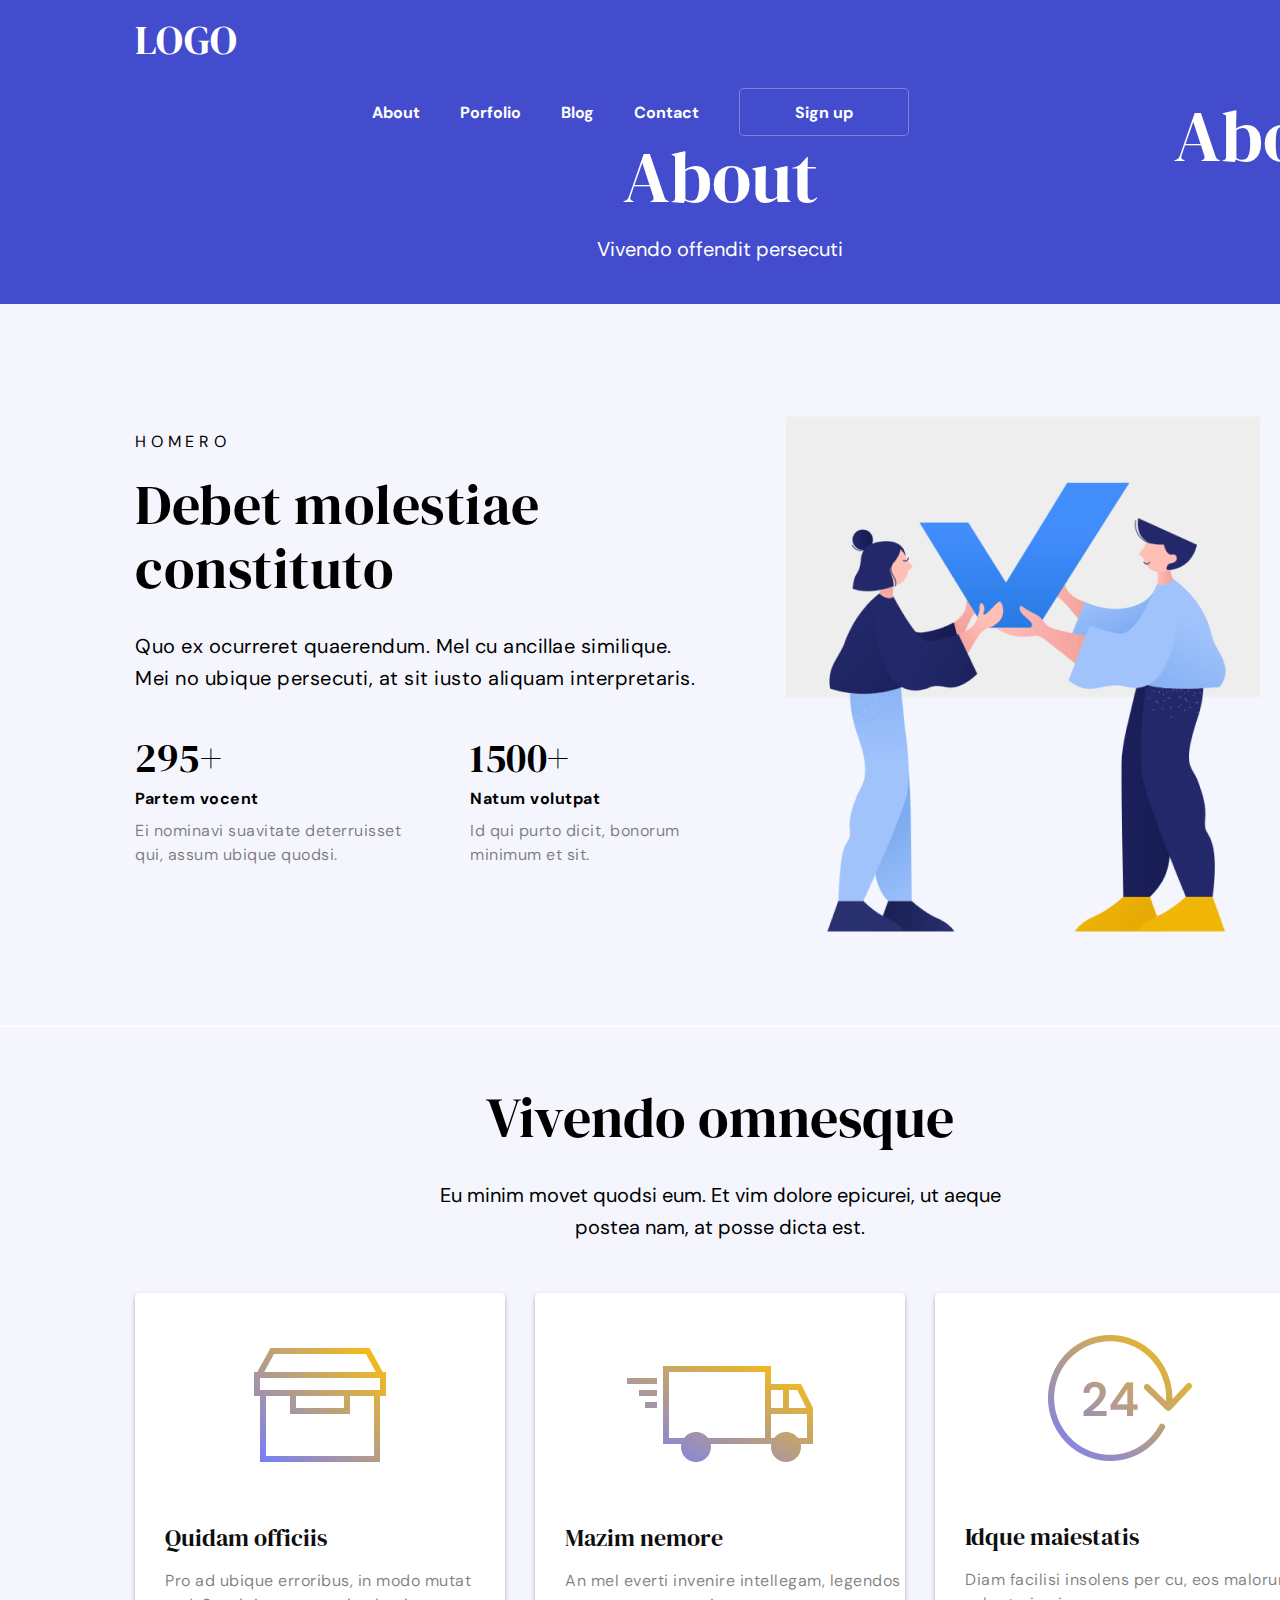
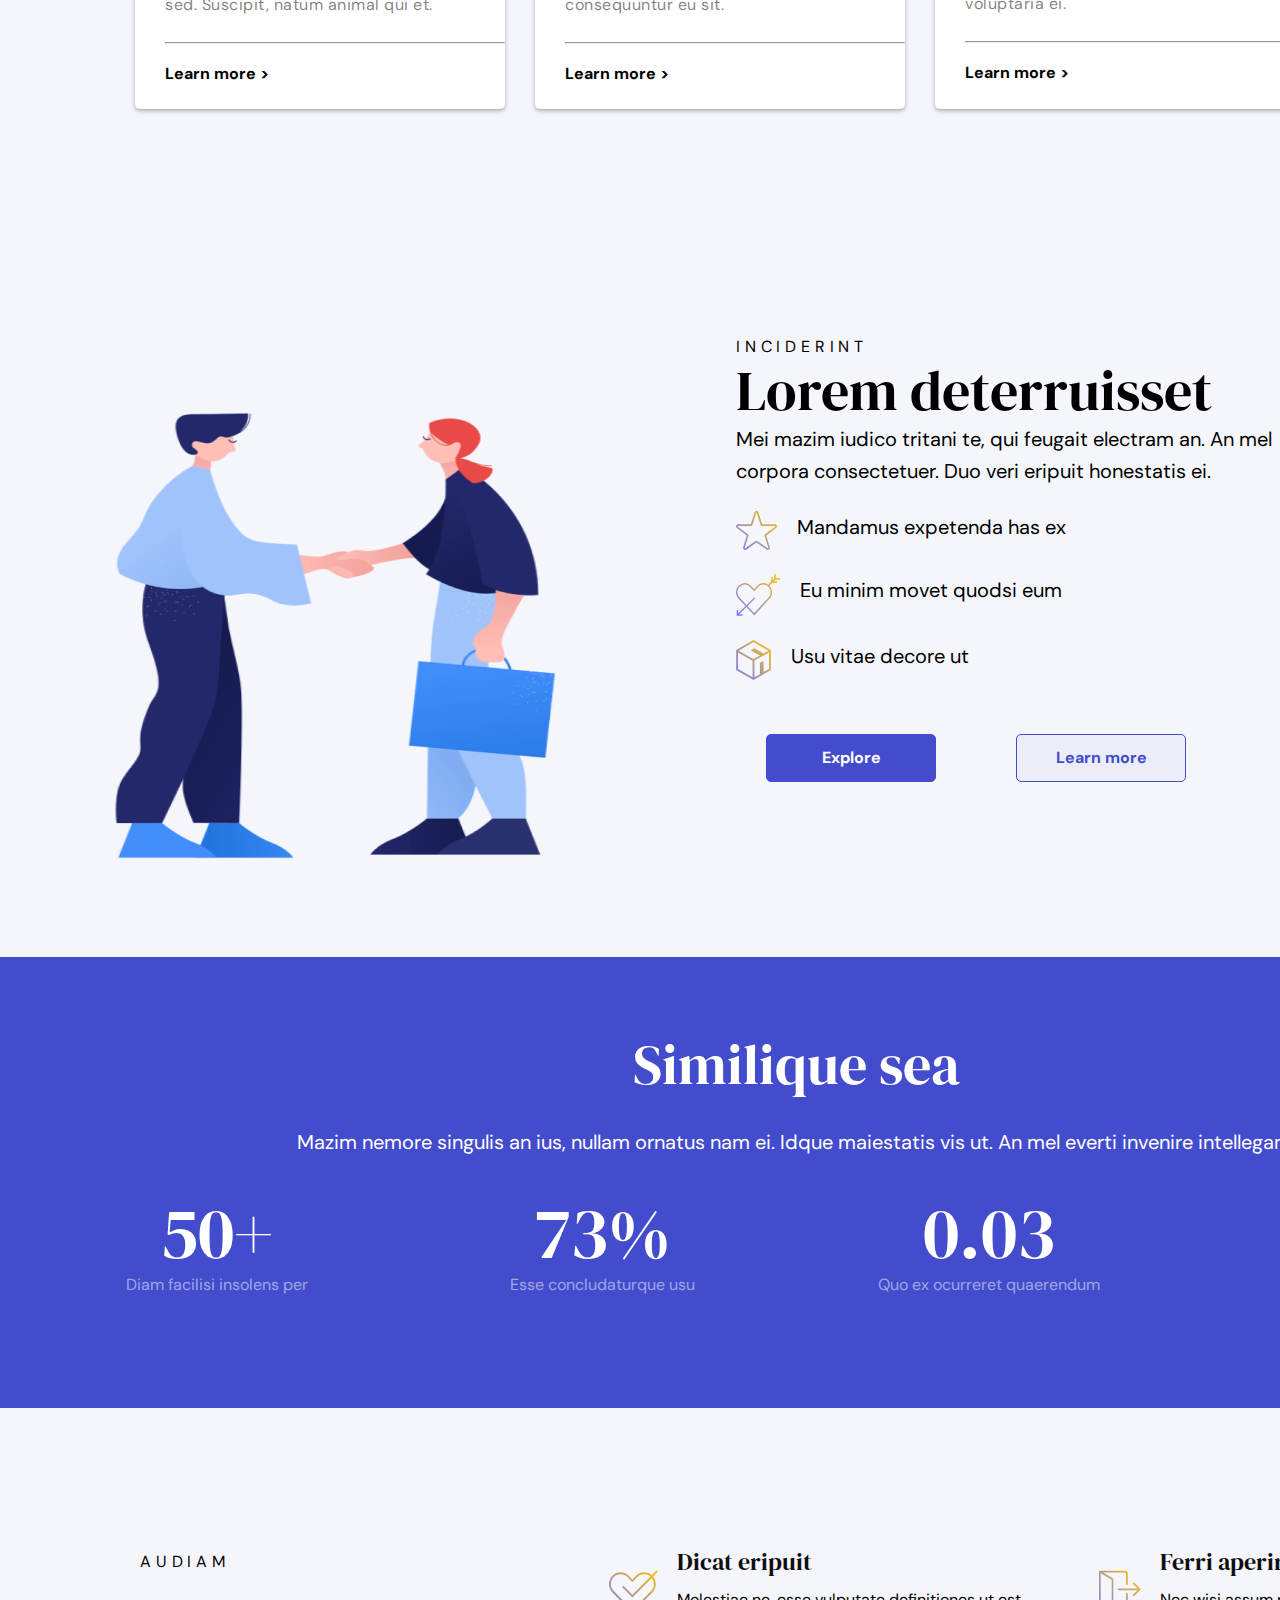
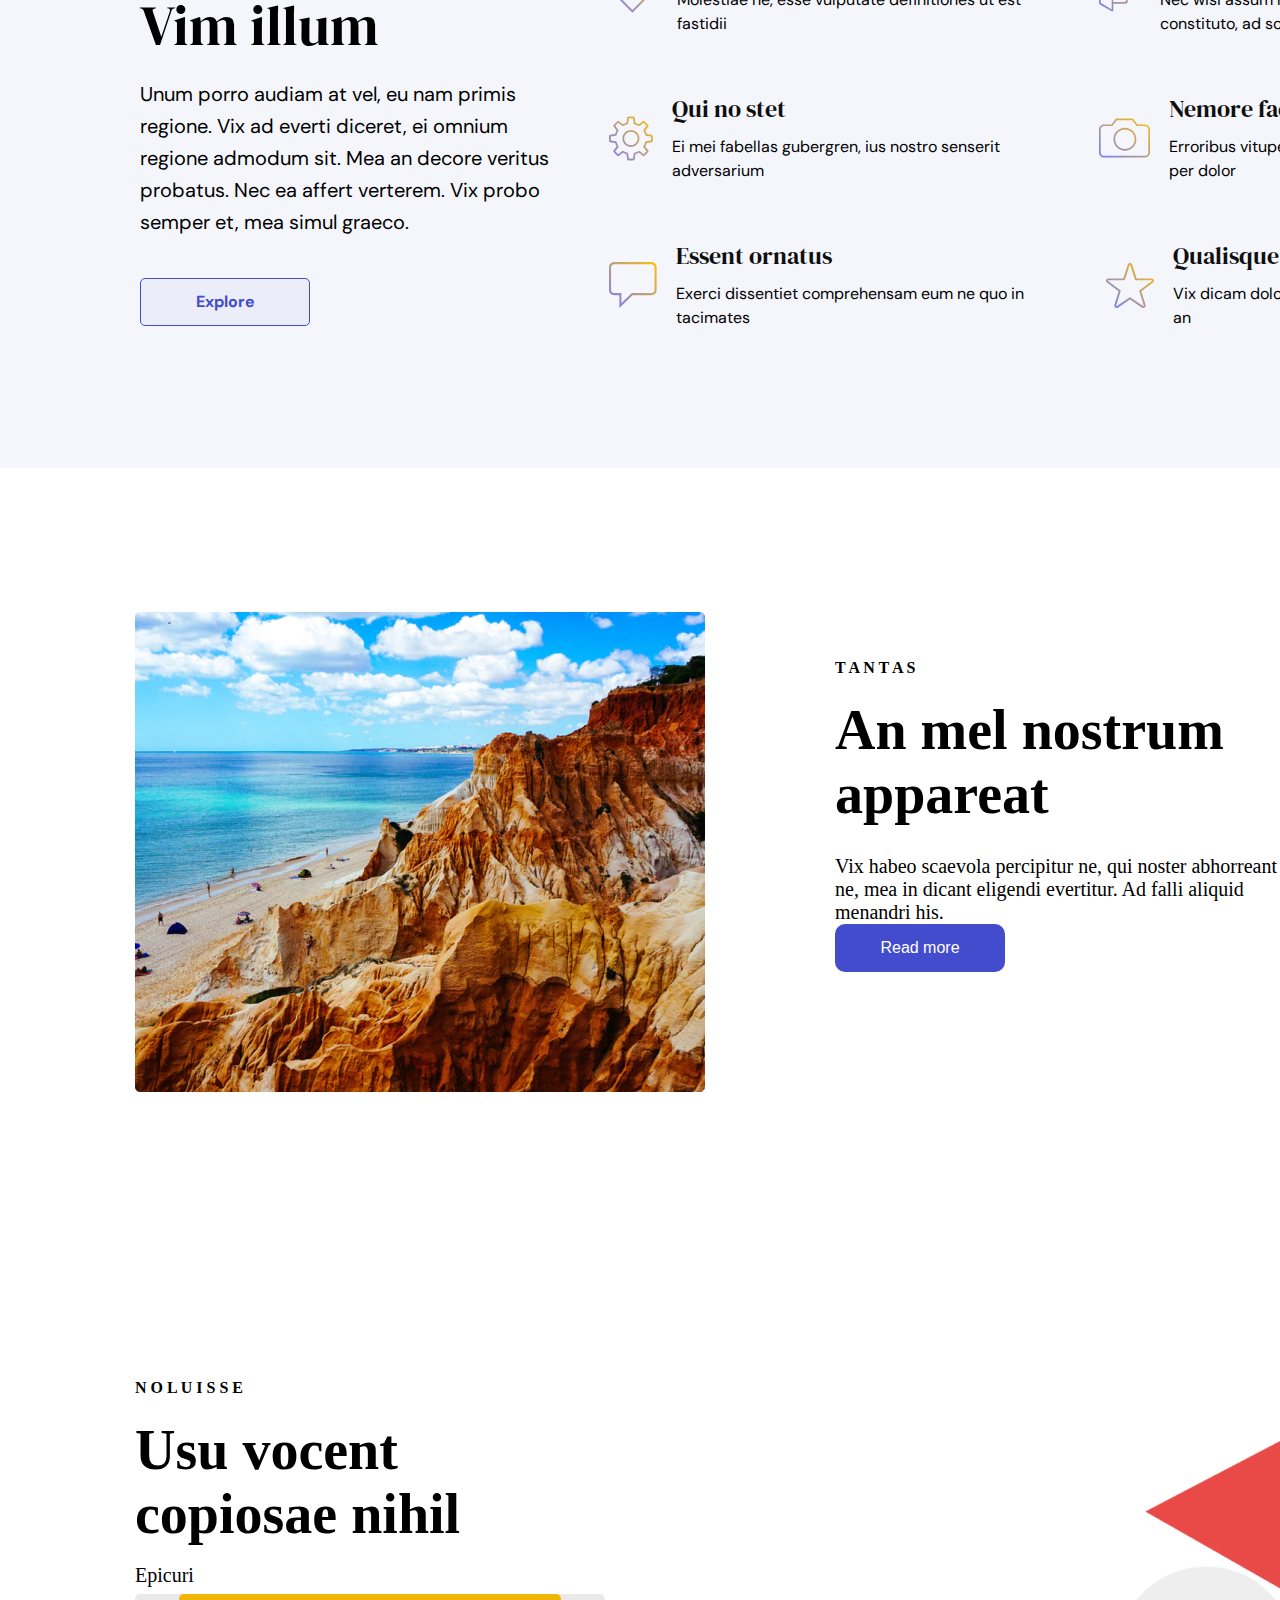
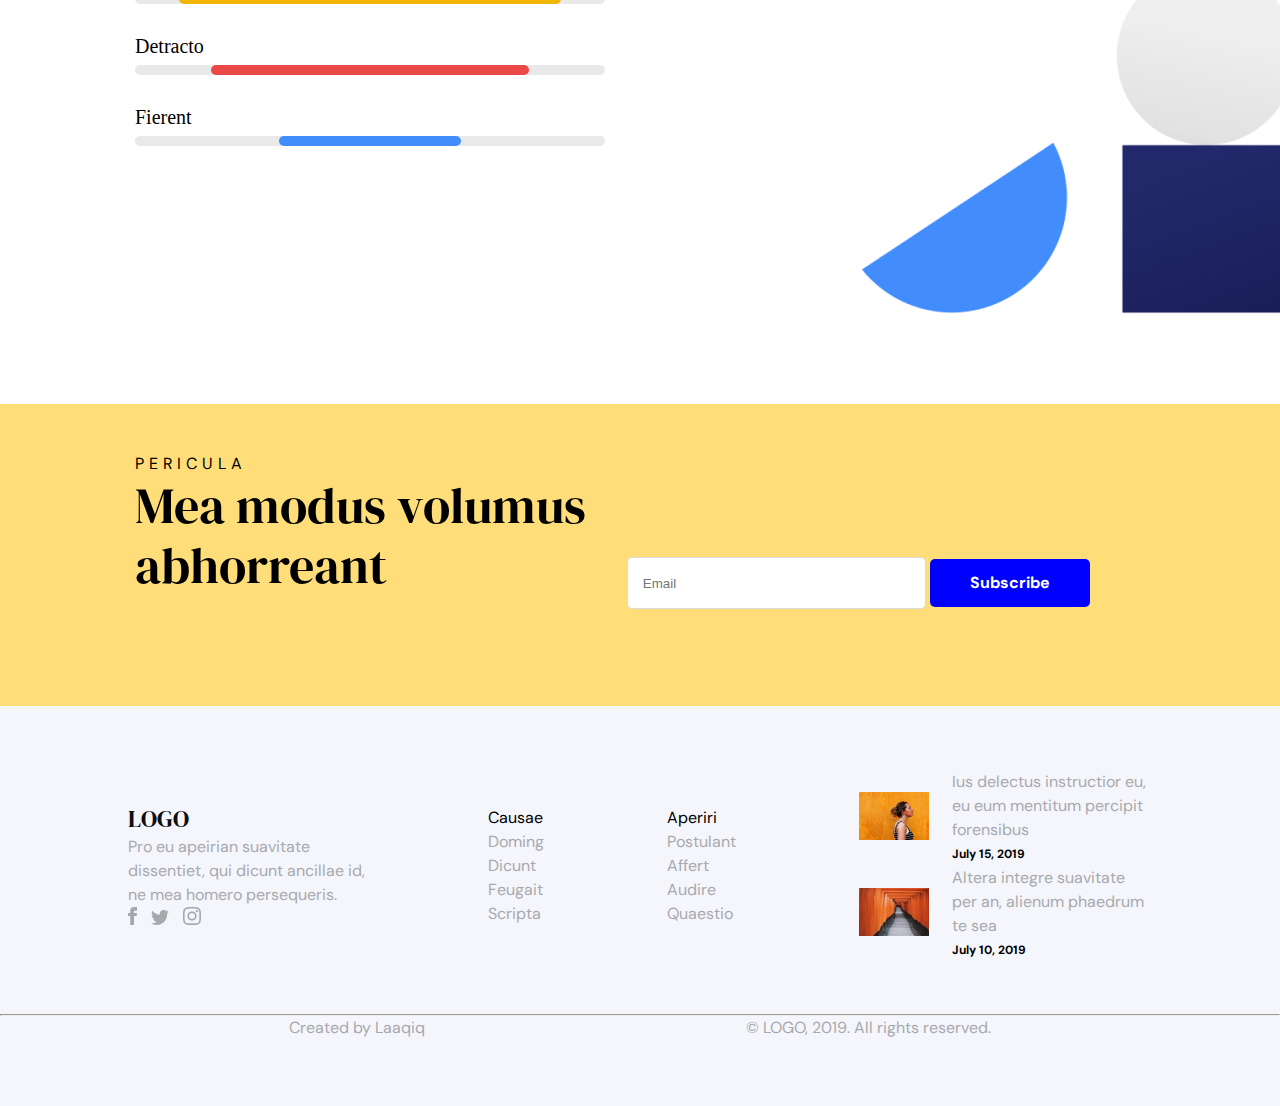
==== index.html @ cc49cb9d "latestCSSupdate" ====
<!DOCTYPE html>
<html lang="en">
 <head>
  <meta charset="UTF-8" />
  <meta name="viewport" content="width=device-width, initial-scale=1.0" />
  <link rel="stylesheet" href="/style/index.css" />
  <link rel="preconnect" href="https://fonts.googleapis.com" />
  <link rel="preconnect" href="https://fonts.gstatic.com" crossorigin />
  <link
    href="https://fonts.googleapis.com/css2?family=DM+Serif+Display&family=Montserrat:wght@400;500&family=Open+Sans&family=Pixelify+Sans&family=Poppins:ital@0;1&family=Roboto+Mono&display=swap"
    rel="stylesheet" />
  <link
    href="https://fonts.googleapis.com/css2?family=DM+Serif+Display&family=DM+Serif+Text&family=Pixelify+Sans&display=swap"
    rel="stylesheet" />
  <link
    href="https://fonts.googleapis.com/css2?family=DM+Sans:opsz@9..40&family=DM+Serif+Display&family=DM+Serif+Text&family=Pixelify+Sans&display=swap"
    rel="stylesheet" />
  <link
    href="https://fonts.googleapis.com/css2?family=Material+Symbols+Outlined:opsz,wght,FILL,GRAD@20..48,100..700,0..1,-50..200"
    rel="stylesheet " />
  <link rel=" stylesheet" href="./style/fw28_099/footer.css" />
  <link rel="stylesheet" href="./style/fw27_088/index.css" />
  <link rel="stylesheet" href="./style/fw28_206/sec7.css">
  <title>gas-scarecrow-3</title>
</head>

<body>
  <nav>
    <h3>LOGO</h3>
    <div>
      <a href="">About</a>
      <a href="">Porfolio</a>
      <a href="">Blog</a>
      <a href="">Contact</a>
      <button id="bttn">Sign up</button>
      <span id="menu" class="material-symbols-outlined">
        menu
      </span>

<!--   <head>
    <meta charset="UTF-8" />
    <meta name="viewport" content="width=device-width, initial-scale=1.0" />
    <link rel="stylesheet" href="/style/index.css" />
    <link rel="preconnect" href="https://fonts.googleapis.com" />
    <link rel="preconnect" href="https://fonts.gstatic.com" crossorigin />
    <link
      href="https://fonts.googleapis.com/css2?family=DM+Serif+Display&family=Montserrat:wght@400;500&family=Open+Sans&family=Pixelify+Sans&family=Poppins:ital@0;1&family=Roboto+Mono&display=swap"
      rel="stylesheet"
    />
    <link
      href="https://fonts.googleapis.com/css2?family=DM+Serif+Display&family=DM+Serif+Text&family=Pixelify+Sans&display=swap"
      rel="stylesheet"
    />
    <link
      href="https://fonts.googleapis.com/css2?family=DM+Sans:opsz@9..40&family=DM+Serif+Display&family=DM+Serif+Text&family=Pixelify+Sans&display=swap"
      rel="stylesheet"
    />
    <link
      href="https://fonts.googleapis.com/css2?family=Material+Symbols+Outlined:opsz,wght,FILL,GRAD@20..48,100..700,0..1,-50..200"
      rel="stylesheet"
    />
    <link rel="stylesheet" href="./style/fw28_099/footer.css" />
    <link rel="stylesheet" href="./style/fw27_088/index.css" />
    <title>gas-scarecrow-3</title>
  </head>

  <body>
    <nav>
      <h3>LOGO</h3>
      <div>
        <a href="">About</a>
        <a href="">Porfolio</a>
        <a href="">Blog</a>
        <a href="">Contact</a>
        <button id="bttn">Sign up</button>
        <span id="menu" class="material-symbols-outlined"> menu </span>
      </div>
    </nav>
    <!-- About blue section -->
    <div class="about">
      <h1>About</h1>
      <p>Vivendo offendit persecuti</p> -->
    </div>
  </nav>
  <!-- About blue section -->
  <div class="about">
    <h1>About</h1>
    <p>Vivendo offendit persecuti</p>
  </div>
  <!-- homero section -->
  <div class="homero">
    <div>
      <h5>homero</h5>
      <h2>Debet molestiae constituto</h2>
      <p>
        Quo ex ocurreret quaerendum. Mel cu ancillae similique. Mei no ubique
        persecuti, at sit iusto aliquam interpretaris.
      </p>
      <div>
        <div>
          <h3>295+</h3>
          <p>Partem vocent</p>
          <p>Ei nominavi suavitate deterruisset qui, assum ubique quodsi.</p>
        </div>
        <div>
          <h3>1500+</h3>
          <p>Natum volutpat</p>
          <p>Id qui purto dicit, bonorum minimum et sit.</p>
        </div>
      </div>
    </div>
    <img src="/img/clip-done.png" alt="" />
  </div>
  <!-- Vivendo omnesque -->
  <div class="vivendo">
    <h2>Vivendo omnesque</h2>
    <p>
      Eu minim movet quodsi eum. Et vim dolore epicurei, ut aeque <br />
      postea nam, at posse dicta est.
    </p>
  </div>
  <div class="cont1">
    <div>
      <img style="margin-top: 55px" src="img/Home.png" alt="" />
      <h4>Quidam officiis</h4>
      <p>
        Pro ad ubique erroribus, in modo mutat sed. Suscipit, natum animal qui
        et.
      </p>
      <hr />
      <a href="">Learn more ></a>
    </div>
    <div>
      <img style="margin-top: 73px" src="/img/truck.png" alt="" />
      <h4>Mazim nemore</h4>
      <p>An mel everti invenire intellegam, legendos consequuntur eu sit.</p>
      <hr />
      <a href="">Learn more ></a>
    </div>
    <div>
      <img style="margin-top: 42px" src="/img/24.png" alt="" />
      <h4>Idque maiestatis</h4>
      <p>Diam facilisi insolens per cu, eos malorum voluptaria ei.</p>
      <hr />
      <a href="">Learn more ></a>
    </div>
  </div>
  <!-- Section 4 beggining -->
  <div class="section-4">
    <div class="container">
      <div>
        <img src="/img/clip-welcome.png" alt="" />
      </div>
      <div>
        <h5>inciderint</h5>
        <h2>Lorem deterruisset</h2>
        <p>
          Mei mazim iudico tritani te, qui feugait electram an. An mel corpora
          consectetuer. Duo veri eripuit honestatis ei.
        </p>
        <div class="svg-container">
          <svg xmlns="http://www.w3.org/2000/svg" width="41" height="39" viewBox="0 0 41 39" fill="none">
            <path fill-rule="evenodd" clip-rule="evenodd"
              d="M26.24 13.3541L39.0338 13.3541C39.8905 13.3707 40.6414 13.9351 40.9025 14.7568C41.166 15.5701 40.8835 16.4665 40.1978 16.9811L30.2265 24.5005L33.8499 36.3939C34.1002 37.2156 33.8077 38.1036 33.1196 38.6099C32.7685 38.8672 32.3579 39 31.9316 39C31.5243 39 31.1311 38.8755 30.7932 38.6431L20.5005 31.522L10.2087 38.6431C9.52299 39.1245 8.56138 39.1079 7.88396 38.6099C7.19497 38.1036 6.90087 37.2156 7.15118 36.3939L10.7721 24.5005L0.802415 16.9811C0.117557 16.4665 -0.165803 15.5701 0.0969043 14.7568C0.35796 13.9351 1.10891 13.3707 1.96477 13.3541L14.76 13.3541L18.6071 1.34454C18.8879 0.539477 19.6488 0 20.5005 0C21.3506 0 22.1115 0.539477 22.3932 1.34454L26.24 13.3541ZM28.4821 24.4081C28.3805 24.076 28.4978 23.7108 28.7764 23.5033L39.2182 15.6337C39.3389 15.5424 39.3893 15.3847 39.343 15.2435C39.2959 15.0941 39.1636 15.0028 39.0123 14.9945L25.42 14.9945C25.0753 14.9862 24.7141 14.5047 24.6 14.1727L20.8354 1.87853C20.7345 1.58799 20.265 1.58799 20.1658 1.87023L16.4 14.1727C16.2859 14.5047 15.1047 14.9862 14.76 14.9945L1.98635 14.9945C1.8359 15.0028 1.7028 15.1024 1.65734 15.2435C1.61021 15.3847 1.66147 15.5424 1.78299 15.642L12.2223 23.5033C12.5008 23.7108 12.6182 24.076 12.5165 24.4081L8.72293 36.86C8.67912 37.0094 8.73037 37.1671 8.85189 37.2584C9.00317 37.3663 9.10982 37.3663 9.26275 37.2667L20.0319 29.8205C20.1732 29.7209 20.3369 29.6711 20.5006 29.6711C20.6643 29.6711 20.8288 29.7209 20.9693 29.8205L31.7376 37.2667C31.8608 37.3497 32.0286 37.3497 32.1526 37.2584C32.2708 37.1671 32.3229 37.0094 32.2782 36.8683L28.4821 24.4081Z"
              fill="url(#paint0_linear_0_906)" />
            <linearGradient id="paint0_linear_0_906" x1="20.5" y1="-19.5" x2="-18.4513" y2="21.4488"
              gradientUnits="userSpaceOnUse">
              <stop stop-color="#ffc105" />
              <stop offset="1" stop-color="#737cff" />
            </linearGradient>
          </svg>
          <p>Mandamus expetenda has ex</p>
        </div>
        <div class="svg-container">
          <svg xmlns="http://www.w3.org/2000/svg" width="44" height="42" viewBox="0 0 44 42" fill="none">
            <path fill-rule="evenodd" clip-rule="evenodd"
              d="M38.2301 0H39.6726V3.29719L40.6925 4.31402H44V5.75202H39.6726H39.2501L37.8076 7.19003H41.115V8.62804L36.7876 8.62804H36.3651L33.2768 11.7067C33.3097 11.7429 33.3424 11.7794 33.3749 11.8163C36.9657 15.3674 36.9657 21.3516 33.4013 24.7006L18.2205 41.3911L17.6856 40.8171L10.4377 33.037L3.18798 40.2642H6.49543V41.7022H2.16798H1.74549L1.44674 42L1.14799 41.7022H0.725502V41.281L0.426753 40.9832L0.725502 40.6854V40.2642V35.9502H2.16798V39.2473L9.45539 31.9826L2.70883 24.7406C-0.895092 21.3516 -0.895092 15.3674 2.66195 11.8522C6.05903 7.99827 11.7713 7.98531 14.8213 11.8462L18.1894 15.1324L21.2385 11.86C23.9612 8.39857 28.8178 8.036 32.2233 10.7234L35.3451 7.61121V7.19003V2.87601H36.7876V6.17321L38.2301 4.7352V4.31402V0ZM3.73219 23.7283L10.4755 30.9657L18.051 23.4137L19.071 24.4305L11.4578 32.02L18.2077 39.2645L32.3721 23.6946C35.3766 20.8691 35.3766 15.8215 32.3252 12.8013C29.5013 9.59728 24.8311 9.59728 22.3573 12.7682L22.3164 12.8161L18.2387 17.1926L13.7783 12.8406L13.7134 12.7681C11.24 9.59728 6.56983 9.59728 3.71167 12.8372C0.693939 15.8215 0.693939 20.8691 3.73219 23.7283Z"
              fill="url(#paint0_linear_0_912)" />
            <defs>
              <linearGradient id="paint0_linear_0_912" x1="22" y1="-21" x2="-19.9546" y2="22.9524"
                gradientUnits="userSpaceOnUse">
                <stop stop-color="#FFC105" />
                <stop offset="1" stop-color="#737CFF" />
              </linearGradient>
            </defs>
          </svg>
          <p>Eu minim movet quodsi eum</p>
        </div>
        <div class="svg-container">
          <svg xmlns="http://www.w3.org/2000/svg" width="35" height="40" viewBox="0 0 35 40" fill="none">
            <path fill-rule="evenodd" clip-rule="evenodd"
              d="M17.5086 0L34.8657 10V11.2071L35 11.4496L34.8657 11.5232V30L18.4221 39.4737V39.5455H18.2975L17.5086 40L16.7196 39.5455H16.595V39.4737L0.151384 30V11.4774L0 11.3931L0.151384 11.1239V10L17.5086 0ZM1.97846 12.4951V28.9517L16.595 37.3728V20.6363L1.97846 12.4951ZM16.7452 18.6364L2.54046 10.7245L17.5086 2.10091L32.5056 10.7412L27.3979 13.5411L18.4221 8.18182L14.6784 10.1544L23.9033 15.4545L23.9459 15.4334L18.1028 18.6364H16.7452ZM18.4221 37.3728V20.5371L33.0387 12.5248V28.9517L27.5575 32.1096V20.9091L23.9033 22.7273V34.2149L18.4221 37.3728Z"
              fill="url(#paint0_linear_0_925)" />
            <defs>
              <linearGradient id="paint0_linear_0_925" x1="17.5" y1="-20" x2="-22.146" y2="14.6903"
                gradientUnits="userSpaceOnUse">
                <stop stop-color="#FFC105" />
                <stop offset="1" stop-color="#737CFF" />
              </linearGradient>
            </defs>
          </svg>
          <p>Usu vitae decore ut</p>
        </div>
        <div>
          <button>Explore</button>
          <button>Learn more</button>
        </div>
      </div>
    </div>
  </div>
  <div class="section-5">
    <div class="container">
      <h2>Similique sea</h2>
      <p>
        Mazim nemore singulis an ius, nullam ornatus nam ei. Idque maiestatis
        vis ut. An mel everti invenire intellegam.
      </p>
      <div>
        <div>
          <h1>50+</h1>
          <p>Diam facilisi insolens per</p>
        </div>
        <div>
          <h1>73%</h1>
          <p>Esse concludaturque usu</p>
        </div>
        <div>
          <h1>0.03</h1>
          <p>Quo ex ocurreret quaerendum</p>
        </div>
        <div>
          <h1>$9</h1>
          <p>Mei no ubique persecuti</p>
        </div>
      </div>
    </div>
  </div>
  <div class="container section-6">
    <div class="container">
      <div class="section-6-left">
        <h5>audiam</h5>
        <h2>Vim illum</h2>
        <p>
          Unum porro audiam at vel, eu nam primis regione. Vix ad everti
          diceret, ei omnium regione admodum sit. Mea an decore veritus
          probatus. Nec ea affert verterem. Vix probo semper et, mea simul
          graeco.
        </p>
        <button>Explore</button>
      </div>
      <div class="section-6-right">
        <div>
          <svg xmlns="http://www.w3.org/2000/svg" width="52" height="45" viewBox="0 0 52 45" fill="none">
            <path fill-rule="evenodd" clip-rule="evenodd"
              d="M52 1.42173L50.5812 0L45.497 5.15449C40.654 0.903796 33.3195 1.11055 28.7188 5.77475L24.8813 9.66448L21.0437 5.77469C16.2297 0.894206 8.42234 0.894206 3.60821 5.77475C-1.20274 10.6512 -1.20274 18.557 3.60821 23.4343L24.8813 45L46.1544 23.4343C50.7029 18.8221 50.9503 11.5019 46.8963 6.59603L52 1.42173ZM44.0828 6.58834L24.8813 26.0553L15.3171 16.3592L13.8983 17.7809L24.8813 28.9154L45.4782 8.03372C48.7525 12.1469 48.505 18.1905 44.7356 22.0126L24.8813 42.14L5.02694 22.0125C0.991864 17.9218 0.991864 11.2865 5.02689 7.19657C9.05887 3.10897 15.5931 3.10897 19.625 7.19651L24.172 11.8053L24.8813 12.5243L30.1375 7.19657C33.9584 3.32289 40.0266 3.12017 44.0828 6.58834ZM24.8813 9.66448L25.5906 10.3834H24.172L24.8813 9.66448Z"
              fill="url(#paint0_linear_0_954)" />
            <defs>
              <linearGradient id="paint0_linear_0_954" x1="26" y1="-22.5" x2="-18.5337" y2="28.9612"
                gradientUnits="userSpaceOnUse">
                <stop stop-color="#FFC105" />
                <stop offset="1" stop-color="#737CFF" />
              </linearGradient>
            </defs>
          </svg>
          <div>
            <h4>Dicat eripuit</h4>
            <p>Molestiae ne, esse vulputate definitiones ut est fastidii</p>
          </div>
        </div>
        <div>
          <svg xmlns="http://www.w3.org/2000/svg" width="49" height="48" viewBox="0 0 49 48" fill="none">
            <path fill-rule="evenodd" clip-rule="evenodd"
              d="M2 37.9957L15 45.9949V43.9951V10.5858L2 2.99966V37.9957ZM31.9813 34.9959V27.2627C31.9813 26.7078 32.4325 26.2575 32.9907 26.2575C33.5478 26.2575 34 26.7078 34 27.2627V36.9959C34 37.5518 32.5385 39.0064 31.9813 39.0064H16.9298V46.9947C16.9298 47.3526 16.7381 47.6833 16.4282 47.8633C16.2707 47.9538 16.0961 48 15.9205 48C15.7489 48 15.1544 47.9497 15 47.8633L1.00935 39.9955C0.57634 39.8819 0 38.4676 0 38.0011V1.00526C0 0.450358 0.45118 0 1.00935 0H31.9813C32.5385 0 34 1.45562 34 2.01053V15.9736C34 16.5285 33.5478 16.9789 32.9907 16.9789C32.4325 16.9789 31.9813 16.5285 31.9813 15.9736V4.01053C31.9813 2.90596 31.0859 2.01053 29.9813 2.01053H4.93876L15.9245 8.99899C16.2405 9.17692 16.9298 9.63699 16.9298 9.99888V36.9959H29.9813C31.0859 36.9959 31.9813 36.1004 31.9813 34.9959ZM49 21.9973C49 22.1328 48.9727 22.2644 48.9221 22.3868C48.8705 22.5102 48.7967 22.6205 48.7036 22.7136L41.7164 29.7002C41.5191 29.8985 41.2601 29.9966 41.0012 29.9966C40.7422 29.9966 40.4832 29.8985 40.2859 29.7002C39.8904 29.3057 39.8904 28.6653 40.2859 28.2697L45.5463 23.009H23.0116C22.4522 23.009 22 22.5567 22 21.9973C22 21.4388 22.4522 20.9856 23.0116 20.9856H45.5463L40.2859 15.7249C39.8904 15.3303 39.8904 14.6899 40.2859 14.2943C40.6815 13.8998 41.3208 13.8998 41.7164 14.2943L48.7036 21.282C48.7967 21.3741 48.8705 21.4854 48.9221 21.6088C48.9727 21.7312 49 21.8627 49 21.9973Z"
              fill="url(#paint0_linear_0_971)" />
            <defs>
              <linearGradient id="paint0_linear_0_971" x1="24.5" y1="-24" x2="-23.4898" y2="24.9896"
                gradientUnits="userSpaceOnUse">
                <stop stop-color="#FFC105" />
                <stop offset="1" stop-color="#737CFF" />
              </linearGradient>
            </defs>
          </svg>
          <div>
            <h4>Ferri aperiri</h4>
            <p>
              Nec wisi assum novum eu. At sea dolorum constituto, ad solet
            </p>
          </div>
        </div>
        <div>
          <svg xmlns="http://www.w3.org/2000/svg" width="49" height="49" viewBox="0 0 49 49" fill="none">
            <path fill-rule="evenodd" clip-rule="evenodd"
              d="M41.281 27.5815L46.874 26.85C46.9577 26.0561 47 25.2681 47 24.5004C47 23.7326 46.9577 22.9447 46.874 22.1497L41.281 21.4182C40.8668 21.3638 40.5292 21.0605 40.4315 20.6545C40.0334 18.998 39.3784 17.4181 38.4855 15.9602C38.2679 15.6045 38.292 15.1501 38.546 14.8196L41.9865 10.344C40.9978 9.12481 39.8843 8.01043 38.6639 7.02099L34.1895 10.4588C33.8569 10.7137 33.4035 10.7369 33.0487 10.5193C31.5895 9.62456 30.0084 8.96863 28.3496 8.56862C27.9445 8.47089 27.6412 8.13335 27.5867 7.72025L26.8541 2.12721C25.2659 1.95793 23.7432 1.95793 22.155 2.12519L21.4233 7.71622C21.3689 8.12932 21.0656 8.46787 20.6595 8.56459C18.9987 8.96259 17.4155 9.61852 15.9533 10.5132C15.5965 10.7309 15.1441 10.7067 14.8135 10.4528L10.3371 7.01394C9.79594 7.45425 9.26788 7.92479 8.76199 8.4195L8.40525 8.77619C7.91951 9.27292 7.45293 9.79484 7.01456 10.3339L10.454 14.8075C10.708 15.139 10.7321 15.5924 10.5135 15.9481C9.61656 17.4111 8.95951 18.995 8.55943 20.6565C8.46168 21.0625 8.12409 21.3658 7.71091 21.4202L2.11891 22.1517C2.04938 22.8197 2.01008 23.4958 2 24.1719V24.844C2.01008 25.509 2.04938 26.182 2.11791 26.848L7.71091 27.5795C8.12409 27.6339 8.46168 27.9372 8.55943 28.3433C8.95951 30.0058 9.61656 31.5897 10.5135 33.0517C10.7321 33.4083 10.708 33.8617 10.454 34.1922L7.01456 38.6659C7.45293 39.2059 7.92153 39.7299 8.4123 40.2316L8.76905 40.5893C9.2699 41.077 9.79594 41.5465 10.3371 41.9868L14.8135 38.547C15.1441 38.293 15.5976 38.2699 15.9533 38.4865C17.4155 39.3812 18.9987 40.0372 20.6595 40.4362C21.0656 40.5329 21.3689 40.8704 21.4233 41.2845L22.155 46.8756C23.7432 47.0418 25.2659 47.0418 26.8541 46.8735L27.5867 41.2805C27.6412 40.8664 27.9445 40.5289 28.3496 40.4311C30.0084 40.0311 31.5895 39.3752 33.0487 38.4815C33.4045 38.2628 33.859 38.287 34.1895 38.5409L38.6639 41.9798C39.8843 40.9903 40.9978 39.8759 41.9865 38.6558L38.546 34.1801C38.292 33.8497 38.2679 33.3962 38.4855 33.0406C39.3784 31.5816 40.0334 30.0027 40.4315 28.3453C40.5292 27.9392 40.8668 27.6359 41.281 27.5815ZM47.8962 20.2541C48.3464 20.3135 48.7009 20.6659 48.7633 21.115C48.9204 22.2579 49 23.3968 49 24.4994C49 25.6021 48.9204 26.7409 48.7633 27.8829C48.7009 28.332 48.3464 28.6854 47.8962 28.7438L42.204 29.488C41.8122 30.8806 41.2573 32.2199 40.5473 33.4836L44.049 38.0381C44.325 38.3976 44.327 38.8981 44.0541 39.2596C42.6864 41.0671 41.076 42.6782 39.2683 44.0457C38.9067 44.3196 38.4072 44.3176 38.0477 44.0417L33.4935 40.5425C32.2286 41.2534 30.8881 41.8102 29.4943 42.202L28.749 47.8943C28.6896 48.3435 28.3381 48.6989 27.8889 48.7613C26.7438 48.9194 25.6028 49 24.496 49C23.3952 49 22.2602 48.9204 21.1221 48.7634C20.673 48.7019 20.3195 48.3465 20.2611 47.8974L19.5158 42.208C18.1199 41.8163 16.7765 41.2594 15.5085 40.5475L10.9544 44.0477C10.5938 44.3236 10.0943 44.3256 9.73273 44.0528C8.91193 43.4325 8.1143 42.7447 7.36299 42.0096L6.99137 41.637C6.25215 40.8838 5.56731 40.0893 4.94794 39.2707C4.674 38.9092 4.67602 38.4087 4.95197 38.0492L8.45168 33.4967C7.73864 32.2289 7.1807 30.8846 6.78692 29.4859L1.09574 28.7418C0.645558 28.6824 0.291055 28.3299 0.228614 27.8808C0.0916471 26.889 0.0151067 25.8719 0 24.8569V24.1561C0.0151067 23.1269 0.0916471 22.1089 0.228614 21.118C0.291055 20.6689 0.645558 20.3155 1.09574 20.2571L6.78692 19.5119C7.1807 18.1142 7.73864 16.7699 8.45168 15.5012L4.95197 10.9487C4.67602 10.5892 4.674 10.0897 4.94794 9.7272C5.56731 8.90853 6.25215 8.11504 6.98432 7.36787L7.35493 6.9963C8.1143 6.25316 8.91193 5.5664 9.73273 4.9451C10.0953 4.67221 10.5938 4.67423 10.9544 4.95014L15.5085 8.45036C16.7765 7.73844 18.1199 7.18259 19.5158 6.79088L20.2611 1.1015C20.3195 0.651387 20.673 0.296934 21.1221 0.234502C23.4043 -0.0796726 25.6048 -0.0776587 27.8889 0.237523C28.3381 0.299955 28.6896 0.654408 28.749 1.10352L29.4943 6.79591C30.8881 7.18863 32.2286 7.74548 33.4935 8.4564L38.0477 4.95719C38.4072 4.68027 38.9067 4.67926 39.2683 4.95316C41.076 6.32062 42.6864 7.93177 44.0541 9.73928C44.327 10.1008 44.325 10.6012 44.049 10.9597L40.5473 15.5143C41.2573 16.779 41.8122 18.1183 42.204 19.5099L47.8962 20.2541ZM17 24.5C17 28.6353 20.3645 32 24.4995 32C28.6345 32 32 28.6353 32 24.5C32 20.3638 28.6345 17 24.4995 17C20.3645 17 17 20.3638 17 24.5ZM15 24.5C15 19.2617 19.2615 15 24.4995 15C29.7375 15 34 19.2617 34 24.5C34 29.7383 29.7375 34 24.4995 34C19.2615 34 15 29.7383 15 24.5Z"
              fill="url(#paint0_linear_0_985)" />
            <defs>
              <linearGradient id="paint0_linear_0_985" x1="24.5" y1="-24.5" x2="-24.5" y2="24.5"
                gradientUnits="userSpaceOnUse">
                <stop stop-color="#FFC105" />
                <stop offset="1" stop-color="#737CFF" />
              </linearGradient>
            </defs>
          </svg>
          <div>
            <h4>Qui no stet</h4>
            <p>Ei mei fabellas gubergren, ius nostro senserit adversarium</p>
          </div>
        </div>
        <div>
          <svg xmlns="http://www.w3.org/2000/svg" width="60" height="46" viewBox="0 0 60 46" fill="none">
            <path fill-rule="evenodd" clip-rule="evenodd"
              d="M39.9848 0H20.0152L14.6306 7H6.00491C2.68762 7 0 9.68006 0 12.9979V40.0021C0 43.3136 2.6942 46 6.00491 46H53.9951C57.3124 46 60 43.3199 60 40.0021V12.9979C60 9.68636 57.3058 7 53.9951 7H45.3694L39.9848 0ZM14.6306 7H15.6154L14.0301 7.78058L14.6306 7ZM6.00491 9H15.6154L21 2H39L44.3846 9H53.9951C56.2002 9 58 10.7899 58 12.9979V40.0021C58 42.2162 56.2069 44 53.9951 44H6.00491C3.79979 44 2 42.2101 2 40.0021V12.9979C2 10.7838 3.79306 9 6.00491 9ZM30.5 38C23.0442 38 17 31.9558 17 24.5C17 17.0442 23.0442 11 30.5 11C37.9558 11 44 17.0442 44 24.5C44 31.9558 37.9558 38 30.5 38ZM30.5 36C36.8513 36 42 30.8513 42 24.5C42 18.1487 36.8513 13 30.5 13C24.1487 13 19 18.1487 19 24.5C19 30.8513 24.1487 36 30.5 36Z"
              fill="url(#paint0_linear_0_964)" />
            <defs>
              <linearGradient id="paint0_linear_0_964" x1="30" y1="-23" x2="-14.4227" y2="34.9426"
                gradientUnits="userSpaceOnUse">
                <stop stop-color="#FFC105" />
                <stop offset="1" stop-color="#737CFF" />
              </linearGradient>
            </defs>
          </svg>
          <div>
            <h4>Nemore facilisi</h4>
            <p>
              Erroribus vituperatoribus no eos, no nobis alienum per dolor
            </p>
          </div>
        </div>
        <div>
          <svg xmlns="http://www.w3.org/2000/svg" width="54" height="52" viewBox="0 0 54 52" fill="none">
            <path fill-rule="evenodd" clip-rule="evenodd"
              d="M11.7391 37.5207V52L26.8154 37.5207H48.1283C51.3723 37.5207 54 34.8995 54 31.659V5.86176C54 2.62474 51.3698 0 48.1283 0H5.87169C2.62766 0 0 2.62119 0 5.86176V31.659C0 34.896 2.63017 37.5207 5.87169 37.5207H11.7391ZM48.1283 35.1757H25.8698L14.087 46.4919V35.1757H5.87169C3.92637 35.1757 2.34783 33.6004 2.34783 31.659V5.86176C2.34783 3.917 3.92366 2.34505 5.87169 2.34505H48.1283C50.0736 2.34505 51.6522 3.92034 51.6522 5.86176V31.659C51.6522 33.6037 50.0763 35.1757 48.1283 35.1757Z"
              fill="url(#paint0_linear_0_976)" />
            <defs>
              <linearGradient id="paint0_linear_0_976" x1="27" y1="-26" x2="-24.963" y2="27.9616"
                gradientUnits="userSpaceOnUse">
                <stop stop-color="#FFC105" />
                <stop offset="1" stop-color="#737CFF" />
              </linearGradient>
            </defs>
          </svg>
          <div>
            <h4>Essent ornatus</h4>
            <p>Exerci dissentiet comprehensam eum ne quo in tacimates</p>
          </div>
        </div>
        <div>
          <svg xmlns="http://www.w3.org/2000/svg" width="50" height="47" viewBox="0 0 50 47" fill="none">
            <path fill-rule="evenodd" clip-rule="evenodd"
              d="M32 16.0934H47.6022C48.647 16.1134 49.5627 16.7936 49.8811 17.7838C50.2025 18.764 49.8579 19.8442 49.0217 20.4644L36.8616 29.5263L41.2803 43.8593C41.5856 44.8495 41.229 45.9198 40.3897 46.5299C39.9616 46.84 39.4608 47 38.941 47C38.4443 47 37.9648 46.85 37.5527 46.5699L25.0006 37.9881L12.4496 46.5699C11.6134 47.15 10.4407 47.13 9.61458 46.5299C8.77435 45.9198 8.41569 44.8495 8.72095 43.8593L13.1367 29.5263L0.978555 20.4644C0.143363 19.8442 -0.202199 18.764 0.118176 17.7838C0.436536 16.7936 1.35233 16.1134 2.39606 16.0934H18L22.6915 1.62034C23.0341 0.650138 23.9619 0 25.0006 0C26.0373 0 26.9652 0.650138 27.3088 1.62034L32 16.0934ZM34.7343 29.4149C34.6103 29.0147 34.7535 28.5745 35.0932 28.3244L47.827 18.8406C47.9742 18.7306 48.0357 18.5405 47.9793 18.3704C47.9218 18.1903 47.7605 18.0803 47.576 18.0703H31C30.5796 18.0603 30.1391 17.48 30 17.0799L25.409 2.26387C25.286 1.91373 24.7134 1.91373 24.5924 2.25387L20 17.0799C19.8609 17.48 18.4204 18.0603 18 18.0703H2.42238C2.2389 18.0803 2.07659 18.2003 2.02114 18.3704C1.96368 18.5405 2.02618 18.7306 2.17438 18.8506L14.9052 28.3244C15.2449 28.5745 15.3881 29.0147 15.2641 29.4149L10.6377 44.421C10.5843 44.6011 10.6468 44.7911 10.795 44.9012C10.9795 45.0312 11.1095 45.0312 11.296 44.9112L24.4291 35.9375C24.6015 35.8175 24.8011 35.7575 25.0007 35.7575C25.2003 35.7575 25.4009 35.8175 25.5723 35.9375L38.7044 44.9112C38.8546 45.0112 39.0592 45.0112 39.2105 44.9012C39.3546 44.7911 39.4181 44.6011 39.3637 44.431L34.7343 29.4149Z"
              fill="url(#paint0_linear_0_990)" />
            <defs>
              <linearGradient id="paint0_linear_0_990" x1="25" y1="-23.5" x2="-21.9102" y2="26.4044"
                gradientUnits="userSpaceOnUse">
                <stop stop-color="#FFC105" />
                <stop offset="1" stop-color="#737CFF" />
              </linearGradient>
            </defs>
          </svg>
          <div>
            <h4>Qualisque</h4>
            <p>Vix dicam dolore cu mel erat timeam scriptorem an</p>
          </div>
        </div>
      </div>
    </div>
  </div>
  <!-- Section 6 end -->
  <!-- Section 7 beggining -->
  <div class="container">
    <div class="sec7">
      <div><img src="img/Bitmap.jpg" alt="Bitmap" /></div>
      <div class="content">
        <div>
          <h5>T A N T A S</h5>
        </div>
        <div>
          <h2>An mel nostrum appareat</h2>
        </div>
        <div>
          <p>
            Vix habeo scaevola percipitur ne, qui noster abhorreant ne, mea in
            dicant eligendi evertitur. Ad falli aliquid menandri his.
          </p>
        </div>
        <div><button>Read more</button></div>
      </div>
    </div>
    <!-- Section-8 -->
    <div class="sec8">
      <div class="contents">
        <div>
          <h5>N O L U I S S E</h5>
        </div>
        <div>
          <h2>Usu vocent copiosae nihil</h2>
        </div>

        <div id="percent">
          <div>Epicuri</div>
          <div>
            <div></div>
          </div>
          <div>Detracto</div>
          <div>
            <div></div>
          </div>
          <div>Fierent</div>
          <div>
            <div></div>
          </div>
        </div>
      </div>
      <div><img src="img/clip-uploading.jpg" alt="image2" /></div>
    </div>
  </div>

  <!-- Section 8 end -->
  <!--  Footer Part  -->
  <footer>
    <!-- First Part Of Footer -->
    <div class="footer1st">
      <!-- Inside Footer1st one div -->
      <div id="subfooter">
        <!--  Inside subfooter two div -->
        <!-- First part  -->
        <div class="subfooterfirst">
          <h5>pericula</h5>
          <h2>Mea modus volumus abhorreant</h2>
        </div>
        <!-- Second part -->
        <div class="subfootersecond">
          <input type="email" placeholder="Email" />
          <!-- <input type="Subscribe" placeholder="Subscribe"> -->
          <button id="bttn1">Subscribe</button>
        </div>
      </div>
    </div>
    <!-- Second Part Of Footer -->
    <div class="footer2nd">
      <div class="footer2ndpart">
        <div>
          <h4>LOGO</h4>
          <p>
            Pro eu apeirian suavitate dissentiet, qui dicunt ancillae id, ne
            mea homero persequeris.
          </p>
          <div class="social-media">
            <img src="./img/facebook.svg" alt="error" />
            <img src="./img/Bitmap.svg" alt="Logo" />
            <img src="./img/camera.svg" alt="Logo" />
          </div>
        </div>
        <div>
          <h5>Causae</h5>
          <p>Doming</p>
          <p>Dicunt</p>
          <p>Feugait</p>
          <p>Scripta</p>
        </div>
        <div>
          <h5>Aperiri</h5>
          <p>Postulant</p>
          <p>Affert</p>
          <p>Audire</p>
          <p>Quaestio</p>
        </div>
        <div>
          <div class="conform">
            <div>
              <img src="img/gilr.png" alt="error" />
            </div>
            <div>
              <p>
                Ius delectus instructior eu, eu eum mentitum percipit
                forensibus
              </p>
              <p id="data1">July 15, 2019</p>
            </div>
          </div>
          <div class="conform">
            <div>
              <img src="img/road.jpeg" alt="error" />
            </div>
            <div>
              <p>Altera integre suavitate per an, alienum phaedrum te sea</p>
              <p id="data2">July 10, 2019</p>
            </div>
          </div>
        </div>
      </div>
      <hr />
      <div class="lastpart">
        <p>Created by Laaqiq</p>
        <p>© LOGO, 2019. All rights reserved.</p>
      </div>
    </div>
  </footer>
</body>

</html>
---- style/index.css ----
nav {
  width: 1440px;
  height: 80px;
  margin: auto;
  background-color: #434ccc;
  display: -webkit-box;
  display: -ms-flexbox;
  display: flex;
  -webkit-box-pack: justify;
      -ms-flex-pack: justify;
          justify-content: space-between;
  -webkit-box-align: center;
      -ms-flex-align: center;
          align-items: center;
}

nav h3 {
  margin: 135px;
  font-size: 40px;
  color: #FFF;
  font-weight: 400;
  font-family: 'DM Serif Display', serif;
}

nav div {
  display: -webkit-box;
  display: -ms-flexbox;
  display: flex;
  -webkit-box-align: center;
      -ms-flex-align: center;
          align-items: center;
  gap: 40px;
  margin-right: 135px;
}

nav div a {
  text-decoration: none;
  color: #FFF;
  font-family: 'DM Sans', sans-serif;
  font-size: 16px;
  font-weight: 700;
}

nav div button {
  height: 48px;
  width: 170px;
  color: #FFF;
  border-radius: 5px;
  border: 1px solid rgba(255, 255, 255, 0.3);
  background-color: #434ccc;
  color: #FFF;
  font-family: 'DM Sans', sans-serif;
  font-size: 16px;
  font-weight: 700;
  cursor: pointer;
}

#menu {
  display: none;
}

.about {
  height: 224px;
  width: 1440px;
  background-color: #434ccc;
}

.about h1 {
  padding-top: 47px;
  color: #FFF;
  text-align: center;
  font-family: 'DM Serif Display', serif;
  font-size: 72px;
  font-weight: 400;
}

.about p {
  padding-top: 10px;
  color: white;
  text-align: center;
  font-family: 'DM Sans', sans-serif;
  font-size: 20px;
  font-style: normal;
  font-weight: 400;
}

@media all and (max-width: 480px) {
  #menu {
    display: block;
    color: #FFF;
  }
  nav {
    width: 375px;
    height: 64px;
  }
  nav h3 {
    margin-left: 15px;
    font-size: 24px;
  }
  nav div {
    margin-right: 15px;
  }
  nav div a {
    display: none;
  }
  nav div button {
    display: none;
  }
  .about {
    height: 224px;
    width: 375px;
    background-color: #434ccc;
  }
  .about h1 {
    font-size: 56px;
  }
}

.homero {
  width: 1440px;
  height: 768;
  background-color: #F5F6FD;
}

.homero div {
  margin-left: 135px;
  margin-top: 127px;
  width: 570px;
  position: absolute;
}

.homero div h5 {
  font-family: 'DM Sans', sans-serif;
  font-size: 16px;
  font-style: normal;
  font-weight: 400;
  letter-spacing: 4.8px;
  text-transform: uppercase;
}

.homero div h2 {
  margin-top: 21px;
  font-family: 'DM Serif Display', serif;
  font-size: 56px;
  font-weight: 400;
  line-height: 64px;
  letter-spacing: 0.5px;
}

.homero div p {
  margin-top: 29px;
  font-family: 'DM Sans', sans-serif;
  font-size: 20px;
  font-style: normal;
  font-weight: 400;
  line-height: 32px;
  letter-spacing: 0.5px;
}

.homero div div {
  margin: 0%;
  margin-top: 20px;
}

.homero div div div:nth-child(1) {
  width: 270px;
}

.homero div div div:nth-child(1) h3 {
  font-family: 'DM Serif Display', serif;
  font-size: 40px;
  font-style: normal;
  font-weight: 400;
  line-height: 48px;
  letter-spacing: 0.5px;
}

.homero div div div:nth-child(1) p:nth-child(2) {
  margin-top: 5px;
  font-family: 'DM Sans', sans-serif;
  font-size: 16px;
  font-style: normal;
  font-weight: 700;
  line-height: 24px;
  letter-spacing: 0.5px;
}

.homero div div div:nth-child(1) p:nth-child(3) {
  margin-top: 8px;
  color: rgba(0, 0, 0, 0.5);
  font-family: 'DM Sans', sans-serif;
  font-size: 16px;
  font-style: normal;
  font-weight: 400;
  line-height: 24px;
  letter-spacing: 0.5px;
}

.homero div div div:nth-child(2) {
  margin-left: 335px;
  width: 270px;
}

.homero div div div:nth-child(2) h3 {
  font-family: 'DM Serif Display', serif;
  font-size: 40px;
  font-style: normal;
  font-weight: 400;
  line-height: 48px;
  letter-spacing: 0.5px;
}

.homero div div div:nth-child(2) p:nth-child(2) {
  margin-top: 5px;
  font-family: 'DM Sans', sans-serif;
  font-size: 16px;
  font-style: normal;
  font-weight: 700;
  line-height: 24px;
  letter-spacing: 0.5px;
}

.homero div div div:nth-child(2) p:nth-child(3) {
  margin-top: 8px;
  color: rgba(0, 0, 0, 0.5);
  font-family: 'DM Sans', sans-serif;
  font-size: 16px;
  font-style: normal;
  font-weight: 400;
  line-height: 24px;
  letter-spacing: 0.5px;
}

.homero img {
  margin-right: -119px;
  margin-left: 482px;
}

@media all and (max-width: 480px) {
  .homero {
    width: 375px;
    height: 1152px;
  }
  .homero div {
    margin-left: 14px;
    margin-top: 47px;
    width: 346px;
  }
  .homero div h2 {
    font-size: 40px;
  }
  .homero div div {
    display: -webkit-box;
    display: -ms-flexbox;
    display: flex;
    -webkit-box-orient: vertical;
    -webkit-box-direction: normal;
        -ms-flex-direction: column;
            flex-direction: column;
    position: relative;
  }
  .homero div div div:nth-child(1) {
    width: 270px;
  }
  .homero div div div:nth-child(1) h3 {
    margin-left: 0px;
  }
  .homero div div div:nth-child(1) p:nth-child(2) {
    margin-left: 0px;
  }
  .homero div div div:nth-child(2) {
    margin-left: 0px;
    width: 270px;
  }
  .homero div div div:nth-child(2) h3 {
    margin-left: 0px;
  }
  .homero div div div:nth-child(2) p:nth-child(2) {
    margin-left: 0px;
  }
  .homero img {
    margin-top: 700px;
    margin-right: 1px;
    margin-left: -180px;
    width: 647px;
    height: 431px;
  }
}

.vivendo {
  width: 1440px;
  background-color: #F5F6FD;
}

.vivendo h2 {
  margin-top: 1px;
  padding-top: 59px;
  text-align: center;
  font-family: 'DM Serif Display', serif;
  font-size: 56px;
  font-style: normal;
  font-weight: 400;
  line-height: 64px;
}

.vivendo p {
  margin-top: 29px;
  text-align: center;
  font-family: 'DM Sans', sans-serif;
  font-size: 20px;
  font-style: normal;
  font-weight: 400;
  line-height: 32px;
}

.cont1 {
  width: 1440px;
  background-color: #F5F6FD;
  padding-top: 50px;
  padding-bottom: 80px;
  display: -ms-grid;
  display: grid;
  -ms-grid-columns: (370px)[3];
      grid-template-columns: repeat(3, 370px);
  -webkit-box-pack: center;
      -ms-flex-pack: center;
          justify-content: center;
  gap: 30px;
}

.cont1 div {
  height: 416px;
  padding-left: 30px;
  border-radius: 5px;
  background: #FFF;
  -webkit-box-shadow: 0px 2px 4px 0px rgba(0, 0, 0, 0.3);
          box-shadow: 0px 2px 4px 0px rgba(0, 0, 0, 0.3);
}

.cont1 div img {
  display: -webkit-box;
  display: -ms-flexbox;
  display: flex;
  padding-right: 30px;
}

.cont1 div h4 {
  margin-top: 60px;
  margin-left: 0%;
  font-family: 'DM Serif Display', serif;
  font-size: 24px;
  font-style: normal;
  font-weight: 400;
  line-height: 32px;
}

.cont1 div p {
  margin-top: 15px;
  color: rgba(0, 0, 0, 0.5);
  font-family: 'DM Sans', sans-serif;
  font-size: 16px;
  font-style: normal;
  font-weight: 400;
  line-height: 24px;
  letter-spacing: 0.5px;
}

.cont1 div hr {
  margin-top: 25px;
  margin-bottom: 18px;
}

.cont1 div a {
  text-decoration: none;
  color: black;
  font-family: 'DM Sans', sans-serif;
  font-size: 16px;
  font-style: normal;
  font-weight: 700;
  line-height: 24px;
}

@media all and (max-width: 480px) {
  .vivendo {
    width: 375px;
  }
  .vivendo h2 {
    font-size: 40px;
  }
  .vivendo p {
    font-size: 20px;
  }
  .cont1 {
    width: 375px;
    -ms-grid-columns: (346px)[1];
        grid-template-columns: repeat(1, 346px);
  }
}

* {
  margin: auto;
}
/*# sourceMappingURL=index.css.map */
---- style/fw28_099/footer.css ----
.footer1st {
  background: #FFDD78;
  width: 100%;
  height: 352px;
  padding: 0%;
  margin: 0%;
}

@media screen and (min-width: 970px) and (max-width: 1330px) {
  .footer1st {
    width: 100%;
    height: 302px;
  }
}
@media screen and (min-width: 390px) and (max-width: 769px) {
  .footer1st {
    width: 100%;
    height: 480px;
  }
}
.footer2nd {
  width: 100%;
  height: 400px;
  padding: 0%;
  margin: 0%;
  background: rgb(245, 246, 252);
  margin: auto;
}

.footer2ndpart {
  width: 80%;
  display: grid;
  padding-top: 5%;
  padding-bottom: 4%;
  grid-template-areas: "fir sec thir fou" "fir sec thir fou";
  justify-content: space-around;
  margin: auto;
  gap: 12%;
}
.footer2ndpart .footer2ndpart div:nth-child(1) {
  grid-area: fir;
}
.footer2ndpart .footer2ndpart div:nth-child(2) {
  grid-area: sec;
}
.footer2ndpart .footer2ndpart div:nth-child(3) {
  grid-area: thir;
}
.footer2ndpart .footer2ndpart div:nth-child(4) {
  grid-area: fou;
}
.footer2ndpart .social-media > img {
  margin-right: 10px;
}

.conform {
  display: flex;
  gap: 8%;
  align-items: center;
}
.conform p {
  color: rgb(168, 169, 173);
  font-family: DM Sans;
  font-size: 16px;
  font-style: normal;
  font-weight: 400;
  line-height: 24px; /* 150% */
}
.conform #data1 {
  color: #000;
  /* Text_Small */
  font-family: DM Sans;
  font-size: 12px;
  font-style: normal;
  font-weight: 700;
  line-height: 24px; /* 200% */
}
.conform #data2 {
  color: #000;
  /* Text_Small */
  font-family: DM Sans;
  font-size: 12px;
  font-style: normal;
  font-weight: 700;
  line-height: 24px; /* 200% */
}

h4 {
  color: rgb(15, 15, 15);
  /* H4 */
  font-family: DM Serif Display;
  font-size: 24px;
  font-style: normal;
  font-weight: 400;
  line-height: 32px; /* 133.333% */
}

.footer2ndpart > div > p {
  color: rgb(168, 169, 173);
  font-family: DM Sans;
  font-size: 16px;
  font-style: normal;
  font-weight: 400;
  line-height: 24px; /* 150% */
}

.footer2ndpart > div > h5 {
  font-family: DM Sans;
  font-size: 16px;
  font-style: normal;
  font-weight: 400;
  line-height: 24px; /* 150% */
}

@media screen and (min-width: 390px) and (max-width: 769px) {
  .footer2nd {
    width: 100%;
    height: 720px;
    padding: 0%;
    margin: 0%;
    background: rgb(245, 246, 252);
    margin: auto;
  }
  .footer2ndpart {
    width: 80%;
    display: grid;
    padding-top: 2%;
    padding-bottom: 2%;
    grid-template-areas: "fir fir" "sec thir" "fou  fou";
    margin: auto;
    gap: 1%;
  }
  .footer2ndpart div:nth-child(1) {
    grid-area: fir;
  }
  .footer2ndpart div:nth-child(2) {
    grid-area: sec;
  }
  .footer2ndpart div:nth-child(3) {
    grid-area: thir;
  }
  .footer2ndpart div:nth-child(4) {
    grid-area: fou;
  }
  .social-media > img {
    margin-right: 10px;
  }
}
#subfooter {
  display: flex;
  margin: 0px 135px 0px 135px;
}

.subfooterfirst {
  width: 46%;
  padding-top: 3.5%;
}
.subfooterfirst h5 {
  color: var(--Text_Black, #000);
  font-family: DM Sans;
  font-size: 16px;
  font-style: normal;
  font-weight: 400;
  line-height: 24px;
  letter-spacing: 4.8px;
  text-transform: uppercase;
}
.subfooterfirst h2 {
  color: var(--Text_Black, #000);
  font-family: DM Serif Display;
  font-size: 50px;
  font-style: normal;
  font-weight: 400;
  line-height: 60px; /* 114.286% */
}

.subfootersecond {
  width: 54%;
}

.subfootersecond #bttn1 {
  width: 160px;
  height: 48px;
  color: #FFF;
  background-color: blue;
  text-align: center;
  font-family: DM Sans;
  font-size: 16px;
  font-style: normal;
  font-weight: 700;
  line-height: 24px; /* 150% */
  border: none;
  border-radius: 5px;
}

.subfootersecond input {
  margin-top: 28%;
  margin-left: 5%;
  padding-left: 15px;
  border-radius: 5px;
  border: 1px solid #DADADA;
  background: #FFF;
  width: 280px;
  height: 48px;
}

@media screen and (min-width: 970px) and (max-width: 1130px) {
  .subfootersecond #bttn1 {
    width: 90px;
    height: 40px;
    color: #FFF;
    background-color: blue;
    text-align: center;
    font-family: DM Sans;
    font-size: 16px;
    font-style: normal;
    font-weight: 700;
    line-height: 24px; /* 150% */
    border: none;
    margin-left: 5px;
    border-radius: 5px;
  }
  .subfootersecond input {
    margin-top: 25%;
    border-radius: 5px;
    border: 1px solid #DADADA;
    background: #FFF;
    width: 170px;
    height: 40px;
  }
  .subfooterfirst {
    width: 45%;
    padding-top: 3.2%;
  }
  .subfooterfirst h5 {
    color: #000;
    font-family: DM Sans;
    font-size: 14px;
    font-style: normal;
    font-weight: 340;
    line-height: 20px;
    letter-spacing: 4.2px;
    text-transform: uppercase;
  }
  .subfooterfirst h2 {
    color: var(--Text_Black, #000);
    font-family: DM Serif Display;
    font-size: 40px;
    font-style: normal;
    font-weight: 340;
    line-height: 50px; /* 114.286% */
  }
}
@media screen and (min-width: 390px) and (max-width: 769px) {
  #subfooter {
    display: block;
    margin-left: 11%;
  }
  .subfooterfirst {
    width: 85%;
    padding-top: 7%;
  }
  .subfooterfirst h5 {
    color: #000;
    font-family: DM Sans;
    font-size: 14px;
    font-style: normal;
    font-weight: 200;
    line-height: 14px;
    letter-spacing: 2.8px;
    text-transform: uppercase;
  }
  .subfooterfirst h2 {
    color: var(--Text_Black, #000);
    font-family: DM Serif Display;
    font-size: 40px;
    font-style: normal;
    font-weight: 200;
    line-height: 40px; /* 114.286% */
  }
  .subfootersecond {
    width: 90%;
  }
  .subfootersecond input {
    margin-top: 10%;
    margin-left: 0%;
    padding-left: 15px;
    border-radius: 5px;
    border: 1px solid #DADADA;
    background: #FFF;
    width: 95%;
    height: 48px;
    margin-bottom: 5%;
  }
  .subfootersecond #bttn1 {
    width: 50%;
    height: 48px;
    color: #FFF;
    background-color: blue;
    text-align: center;
    font-family: DM Sans;
    font-size: 90%;
    font-style: normal;
    font-weight: 700;
    line-height: 24px; /* 150% */
    border: none;
    border-radius: 5px;
  }
}
.lastpart {
  width: 80%;
  margin: auto;
  display: flex;
  justify-content: space-between;
}
.lastpart p {
  color: rgb(168, 169, 173);
  font-family: DM Sans;
  font-size: 16px;
  font-style: normal;
  font-weight: 400;
  line-height: 24px;
}

@media screen and (min-width: 390px) and (max-width: 769px) {
  .lastpart {
    width: 100%;
    display: block;
  }
  .lastpart p {
    color: rgb(168, 169, 173);
    font-family: DM Sans;
    font-size: 16px;
    font-style: normal;
    font-weight: 400;
    line-height: 24px;
  }
}
body {
  padding: 0%;
  margin: 0%;
  width: 100%;
}

@media screen and (min-width: 390px) and (max-width: 769px) {
  body {
    padding: 0%;
    margin: 0%;
    width: 100%;
  }
}/*# sourceMappingURL=footer.css.map */
---- style/fw27_088/index.css ----
.section-4 > .container {
  width: 1440px;
  height: 768px;
}

body {
  width: 100%;
  margin: auto;
}

.section-4 {
  background-color: rgba(67, 76, 204, 0.0515);
  width: 1440px;
}
.section-4 > .container {
  display: grid;
  grid-template-columns: repeat(2, 1fr);
}
.section-4 > .container div img {
  width: 981px;
  height: 653px;
  position: relative;
  top: 29px;
  left: -101px;
}
.section-4 > .container > div:nth-child(2) {
  padding: 127px;
  min-width: 570px;
  position: relative;
  left: -245px;
  padding: 0%;
  display: flex;
  flex-direction: column;
  align-items: start;
  justify-content: center;
}
.section-4 > .container > div:nth-child(2) h5 {
  margin: 0%;
  font-family: DM Sans;
  font-size: 16px;
  font-style: normal;
  font-weight: 400;
  line-height: 24px; /* 150% */
  letter-spacing: 4.8px;
  text-transform: uppercase;
}
.section-4 > .container > div:nth-child(2) h2 {
  margin: 0%;
  font-family: DM Serif Display;
  font-size: 56px;
  font-style: normal;
  font-weight: 400;
  line-height: 64px; /* 114.286% */
}
.section-4 > .container > div:nth-child(2) p {
  margin: 0%;
  font-family: DM Sans;
  font-size: 20px;
  font-style: normal;
  font-weight: 400;
  line-height: 32px; /* 160% */
}
.section-4 > .container > div:nth-child(2) div {
  margin: 0%;
  margin-top: 24px;
  display: inline-flex;
  gap: 20px;
}
.section-4 > .container > div:nth-child(2) div button {
  display: inline-block;
  margin: 30px;
  width: 170px;
  height: 48px;
  border: 1px solid rgb(67, 76, 204);
  border-radius: 5px;
  text-align: center;
  font-family: DM Sans;
  font-size: 16px;
  font-style: normal;
  font-weight: 700;
  line-height: 24px; /* 150% */
}
.section-4 > .container > div:nth-child(2) div button:nth-child(1) {
  background-color: rgb(67, 76, 204);
  color: white;
}
.section-4 > .container > div:nth-child(2) div button:nth-child(2) {
  color: rgb(67, 76, 204);
  background-color: rgba(67, 76, 204, 0.0515);
}

.section-5 {
  text-align: center;
  width: 1440px;
  background-color: rgb(67, 76, 204);
  color: white;
}
.section-5 .container {
  padding: 76px;
}
.section-5 .container h2 {
  font-family: DM Serif Display;
  font-size: 56px;
  font-style: normal;
  font-weight: 400;
  line-height: 64px; /* 114.286% */
}
.section-5 .container p {
  margin: auto;
  text-align: center;
  font-family: DM Sans;
  font-size: 20px;
  line-height: 32px;
  margin-bottom: 35px;
  margin-top: 29px;
}
.section-5 .container > div {
  display: grid;
  grid-template-columns: repeat(4, 1fr);
  gap: 105px;
}
.section-5 .container > div div {
  display: flex;
  flex-direction: column;
}
.section-5 .container > div div h1 {
  font-family: "DM serif Display";
  font-size: 72px;
  font-style: normal;
  font-weight: 400;
  line-height: 80px; /* 111.111% */
  margin-bottom: 0%;
}
.section-5 .container > div div p {
  color: rgba(255, 255, 255, 0.5);
  font-family: DM Sans;
  font-size: 16px;
  font-style: normal;
  font-weight: 400;
  line-height: 24px; /* 150% */
  margin-top: 0%;
}

.section-6 {
  background-color: rgba(67, 76, 204, 0.0515);
  width: 1440px;
}
.section-6 .container {
  display: grid;
  grid-template-columns: 1fr 2fr;
  padding: 120px;
}
.section-6 .container .section-6-left > h5, .section-6 .container .section-6-left h2, .section-6 .container .section-6-left p, .section-6 .container .section-6-left button {
  margin: 20px;
}
.section-6 .container .section-6-left > h5 {
  font-family: DM Sans;
  font-size: 16px;
  font-style: normal;
  font-weight: 400;
  line-height: 24px; /* 150% */
  letter-spacing: 4.8px;
  text-transform: uppercase;
}
.section-6 .container .section-6-left > h2 {
  /* H2 */
  font-family: DM Serif Display;
  font-size: 56px;
  font-style: normal;
  font-weight: 400;
  line-height: 64px; /* 114.286% */
}
.section-6 .container .section-6-left > p {
  font-family: DM Sans;
  font-size: 20px;
  font-style: normal;
  font-weight: 400;
  line-height: 32px; /* 160% */
}
.section-6 .container .section-6-left button {
  width: 170px;
  height: 48px;
  border: 1px solid rgb(67, 76, 204);
  color: rgb(67, 76, 204);
  border-radius: 5px;
  background-color: rgba(67, 76, 204, 0.0515);
  text-align: center;
  font-family: DM Sans;
  font-size: 16px;
  font-style: normal;
  font-weight: 700;
  line-height: 24px; /* 150% */
}
.section-6 .container .section-6-right {
  display: grid;
  grid-template-columns: repeat(2, 1fr);
  gap: 20px;
}
.section-6 .container .section-6-right div {
  display: flex;
  padding: 2%;
  gap: 10px;
}
.section-6 .container .section-6-right div div {
  display: flex;
  flex-direction: column;
}
.section-6 .container .section-6-right div div h4 {
  margin-left: 0%;
  font-family: DM Serif Display;
  font-size: 24px;
  font-style: normal;
  font-weight: 400;
  line-height: 32px; /* 133.333% */
}
.section-6 .container .section-6-right div div p {
  color: rgb(0, 0, 0);
  font-family: DM Sans;
  font-size: 16px;
  font-style: normal;
  font-weight: 400;
  line-height: 24px; /* 150% */
}

@media all and (max-width: 480px) {
  .section-4 .container {
    background-color: aqua;
    display: grid;
    grid-template-columns: repeat(1, 1fr);
    left: 245px;
  }
  .section-4 .container div:nth-child(2) {
    background-color: antiquewhite;
    position: relative;
    left: 0px;
    padding: 20px;
  }
  .section-4 .container div:nth-child(2) > p {
    width: 346px;
    height: 128px;
  }
}/*# sourceMappingURL=index.css.map */
---- style/fw28_206/sec7.css ----
.container {
  width: 1440px;
}

.sec7 {
  width: 1440px;
  height: 768px;
  /* display: -webkit-box;
  display: -ms-flexbox; */
  display: flex;
}

.sec7 > div:nth-child(1) {
  width: 889px;
  height: 500px;
  margin-top: 135px;
  margin-left: -116px;
  margin-bottom: 133px;
}

.sec7 > div:nth-child(1) > img {
  width: 570px;
  height: 480px;
  margin-top: 9px;
  margin-left: 251px;
  margin-bottom: 11px;
  margin-right: 68px;
}

.sec7 > div:nth-child(2) {
  width: 667px;
  height: 500px;
  margin-top: 135px;
  margin-bottom: 133px;
}

.content > div:nth-child(1) > h5 {
  font-size: 16px;
  margin-left: 62px;
  margin-top: 56px;
}

.content > div:nth-child(2) {
  margin-right: 194px;
}

.content > div:nth-child(2) > h2 {
  font-size: 56px;
  margin-top: 21px;
  margin-left: 62px;
}

.content > div:nth-child(3) {
  margin-right: 135px;
}

.content > div:nth-child(3) > p {
  font-size: 20px;
  margin-top: 29px;
  margin-left: 62px;
}

.content > div:nth-child(4) > button {
  margin-left: 62px;
  width: 170px;
  height: 48px;
  font-size: 16px;
  border-radius: 10px;
  background-color: #434ccc;
  color: white;
  border: none;
}

.sec8 {
  width: 1440px;
  height: 768px;
  display: -webkit-box;
  display: -ms-flexbox;
  display: flex;
}

.sec8 > div:nth-child(1) {
  width: 484px;
  height: 768px;
}

.sec8 > div:nth-child(2) {
  margin-left: 122px;
}

.contents {
  margin-top: 143px;
}

.contents > div:nth-child(1) > h5 {
  font-size: 16px;
  margin-left: 135px;
}

.contents > div:nth-child(2) {
  margin-left: 135px;
  margin-top: 21px;
}

.contents > div:nth-child(2) > h2 {
  font-size: 56px;
}

#percent {
  margin-left: 135px;
  display: inline;
}

#percent > div:nth-child(1) {
  margin-left: 135px;
  margin-bottom: 7px;
  font-size: 20px;
}

#percent > div:nth-child(3) {
  margin-left: 135px;
  margin-bottom: 7px;
  margin-top: 31px;
  font-size: 20px;
}

#percent > div:nth-child(5) {
  margin-left: 135px;
  margin-bottom: 7px;
  margin-top: 31px;
  font-size: 20px;
}

#percent > div:nth-child(2) {
  width: 470px;
  height: 10px;
  margin-left: 135px;
  border-radius: 10px;
  background-color: #e9e9e9;
}

#percent > div:nth-child(2) > div {
  width: 382px;
  height: 10px;
  background-color: #f1b505;
  border-radius: 10px;
}

#percent > div:nth-child(4) {
  width: 470px;
  height: 10px;
  margin-left: 135px;
  border-radius: 10px;
  background-color: #e9e9e9;
}

#percent > div:nth-child(4) > div {
  width: 318px;
  height: 10px;
  background-color: #e94a47;
  border-radius: 10px;
}

#percent > div:nth-child(6) {
  width: 470px;
  height: 10px;
  margin-left: 135px;
  border-radius: 10px;
  background-color: #e9e9e9;
}

#percent > div:nth-child(6) > div {
  width: 182px;
  height: 10px;
  background-color: #428dfc;
  border-radius: 10px;
}
/*# sourceMappingURL=sec7.css.map */
---- style/index.css ----
nav {
  width: 1440px;
  height: 80px;
  margin: auto;
  background-color: #434ccc;
  display: -webkit-box;
  display: -ms-flexbox;
  display: flex;
  -webkit-box-pack: justify;
      -ms-flex-pack: justify;
          justify-content: space-between;
  -webkit-box-align: center;
      -ms-flex-align: center;
          align-items: center;
}

nav h3 {
  margin: 135px;
  font-size: 40px;
  color: #FFF;
  font-weight: 400;
  font-family: 'DM Serif Display', serif;
}

nav div {
  display: -webkit-box;
  display: -ms-flexbox;
  display: flex;
  -webkit-box-align: center;
      -ms-flex-align: center;
          align-items: center;
  gap: 40px;
  margin-right: 135px;
}

nav div a {
  text-decoration: none;
  color: #FFF;
  font-family: 'DM Sans', sans-serif;
  font-size: 16px;
  font-weight: 700;
}

nav div button {
  height: 48px;
  width: 170px;
  color: #FFF;
  border-radius: 5px;
  border: 1px solid rgba(255, 255, 255, 0.3);
  background-color: #434ccc;
  color: #FFF;
  font-family: 'DM Sans', sans-serif;
  font-size: 16px;
  font-weight: 700;
  cursor: pointer;
}

#menu {
  display: none;
}

.about {
  height: 224px;
  width: 1440px;
  background-color: #434ccc;
}

.about h1 {
  padding-top: 47px;
  color: #FFF;
  text-align: center;
  font-family: 'DM Serif Display', serif;
  font-size: 72px;
  font-weight: 400;
}

.about p {
  padding-top: 10px;
  color: white;
  text-align: center;
  font-family: 'DM Sans', sans-serif;
  font-size: 20px;
  font-style: normal;
  font-weight: 400;
}

@media all and (max-width: 480px) {
  #menu {
    display: block;
    color: #FFF;
  }
  nav {
    width: 375px;
    height: 64px;
  }
  nav h3 {
    margin-left: 15px;
    font-size: 24px;
  }
  nav div {
    margin-right: 15px;
  }
  nav div a {
    display: none;
  }
  nav div button {
    display: none;
  }
  .about {
    height: 224px;
    width: 375px;
    background-color: #434ccc;
  }
  .about h1 {
    font-size: 56px;
  }
}

.homero {
  width: 1440px;
  height: 768;
  background-color: #F5F6FD;
}

.homero div {
  margin-left: 135px;
  margin-top: 127px;
  width: 570px;
  position: absolute;
}

.homero div h5 {
  font-family: 'DM Sans', sans-serif;
  font-size: 16px;
  font-style: normal;
  font-weight: 400;
  letter-spacing: 4.8px;
  text-transform: uppercase;
}

.homero div h2 {
  margin-top: 21px;
  font-family: 'DM Serif Display', serif;
  font-size: 56px;
  font-weight: 400;
  line-height: 64px;
  letter-spacing: 0.5px;
}

.homero div p {
  margin-top: 29px;
  font-family: 'DM Sans', sans-serif;
  font-size: 20px;
  font-style: normal;
  font-weight: 400;
  line-height: 32px;
  letter-spacing: 0.5px;
}

.homero div div {
  margin: 0%;
  margin-top: 20px;
}

.homero div div div:nth-child(1) {
  width: 270px;
}

.homero div div div:nth-child(1) h3 {
  font-family: 'DM Serif Display', serif;
  font-size: 40px;
  font-style: normal;
  font-weight: 400;
  line-height: 48px;
  letter-spacing: 0.5px;
}

.homero div div div:nth-child(1) p:nth-child(2) {
  margin-top: 5px;
  font-family: 'DM Sans', sans-serif;
  font-size: 16px;
  font-style: normal;
  font-weight: 700;
  line-height: 24px;
  letter-spacing: 0.5px;
}

.homero div div div:nth-child(1) p:nth-child(3) {
  margin-top: 8px;
  color: rgba(0, 0, 0, 0.5);
  font-family: 'DM Sans', sans-serif;
  font-size: 16px;
  font-style: normal;
  font-weight: 400;
  line-height: 24px;
  letter-spacing: 0.5px;
}

.homero div div div:nth-child(2) {
  margin-left: 335px;
  width: 270px;
}

.homero div div div:nth-child(2) h3 {
  font-family: 'DM Serif Display', serif;
  font-size: 40px;
  font-style: normal;
  font-weight: 400;
  line-height: 48px;
  letter-spacing: 0.5px;
}

.homero div div div:nth-child(2) p:nth-child(2) {
  margin-top: 5px;
  font-family: 'DM Sans', sans-serif;
  font-size: 16px;
  font-style: normal;
  font-weight: 700;
  line-height: 24px;
  letter-spacing: 0.5px;
}

.homero div div div:nth-child(2) p:nth-child(3) {
  margin-top: 8px;
  color: rgba(0, 0, 0, 0.5);
  font-family: 'DM Sans', sans-serif;
  font-size: 16px;
  font-style: normal;
  font-weight: 400;
  line-height: 24px;
  letter-spacing: 0.5px;
}

.homero img {
  margin-right: -119px;
  margin-left: 482px;
}

@media all and (max-width: 480px) {
  .homero {
    width: 375px;
    height: 1152px;
  }
  .homero div {
    margin-left: 14px;
    margin-top: 47px;
    width: 346px;
  }
  .homero div h2 {
    font-size: 40px;
  }
  .homero div div {
    display: -webkit-box;
    display: -ms-flexbox;
    display: flex;
    -webkit-box-orient: vertical;
    -webkit-box-direction: normal;
        -ms-flex-direction: column;
            flex-direction: column;
    position: relative;
  }
  .homero div div div:nth-child(1) {
    width: 270px;
  }
  .homero div div div:nth-child(1) h3 {
    margin-left: 0px;
  }
  .homero div div div:nth-child(1) p:nth-child(2) {
    margin-left: 0px;
  }
  .homero div div div:nth-child(2) {
    margin-left: 0px;
    width: 270px;
  }
  .homero div div div:nth-child(2) h3 {
    margin-left: 0px;
  }
  .homero div div div:nth-child(2) p:nth-child(2) {
    margin-left: 0px;
  }
  .homero img {
    margin-top: 700px;
    margin-right: 1px;
    margin-left: -180px;
    width: 647px;
    height: 431px;
  }
}

.vivendo {
  width: 1440px;
  background-color: #F5F6FD;
}

.vivendo h2 {
  margin-top: 1px;
  padding-top: 59px;
  text-align: center;
  font-family: 'DM Serif Display', serif;
  font-size: 56px;
  font-style: normal;
  font-weight: 400;
  line-height: 64px;
}

.vivendo p {
  margin-top: 29px;
  text-align: center;
  font-family: 'DM Sans', sans-serif;
  font-size: 20px;
  font-style: normal;
  font-weight: 400;
  line-height: 32px;
}

.cont1 {
  width: 1440px;
  background-color: #F5F6FD;
  padding-top: 50px;
  padding-bottom: 80px;
  display: -ms-grid;
  display: grid;
  -ms-grid-columns: (370px)[3];
      grid-template-columns: repeat(3, 370px);
  -webkit-box-pack: center;
      -ms-flex-pack: center;
          justify-content: center;
  gap: 30px;
}

.cont1 div {
  height: 416px;
  padding-left: 30px;
  border-radius: 5px;
  background: #FFF;
  -webkit-box-shadow: 0px 2px 4px 0px rgba(0, 0, 0, 0.3);
          box-shadow: 0px 2px 4px 0px rgba(0, 0, 0, 0.3);
}

.cont1 div img {
  display: -webkit-box;
  display: -ms-flexbox;
  display: flex;
  padding-right: 30px;
}

.cont1 div h4 {
  margin-top: 60px;
  margin-left: 0%;
  font-family: 'DM Serif Display', serif;
  font-size: 24px;
  font-style: normal;
  font-weight: 400;
  line-height: 32px;
}

.cont1 div p {
  margin-top: 15px;
  color: rgba(0, 0, 0, 0.5);
  font-family: 'DM Sans', sans-serif;
  font-size: 16px;
  font-style: normal;
  font-weight: 400;
  line-height: 24px;
  letter-spacing: 0.5px;
}

.cont1 div hr {
  margin-top: 25px;
  margin-bottom: 18px;
}

.cont1 div a {
  text-decoration: none;
  color: black;
  font-family: 'DM Sans', sans-serif;
  font-size: 16px;
  font-style: normal;
  font-weight: 700;
  line-height: 24px;
}

@media all and (max-width: 480px) {
  .vivendo {
    width: 375px;
  }
  .vivendo h2 {
    font-size: 40px;
  }
  .vivendo p {
    font-size: 20px;
  }
  .cont1 {
    width: 375px;
    -ms-grid-columns: (346px)[1];
        grid-template-columns: repeat(1, 346px);
  }
}

* {
  margin: auto;
}
/*# sourceMappingURL=index.css.map */
---- style/fw28_099/footer.css ----
.footer1st {
  background: #FFDD78;
  width: 100%;
  height: 352px;
  padding: 0%;
  margin: 0%;
}

@media screen and (min-width: 970px) and (max-width: 1330px) {
  .footer1st {
    width: 100%;
    height: 302px;
  }
}
@media screen and (min-width: 390px) and (max-width: 769px) {
  .footer1st {
    width: 100%;
    height: 480px;
  }
}
.footer2nd {
  width: 100%;
  height: 400px;
  padding: 0%;
  margin: 0%;
  background: rgb(245, 246, 252);
  margin: auto;
}

.footer2ndpart {
  width: 80%;
  display: grid;
  padding-top: 5%;
  padding-bottom: 4%;
  grid-template-areas: "fir sec thir fou" "fir sec thir fou";
  justify-content: space-around;
  margin: auto;
  gap: 12%;
}
.footer2ndpart .footer2ndpart div:nth-child(1) {
  grid-area: fir;
}
.footer2ndpart .footer2ndpart div:nth-child(2) {
  grid-area: sec;
}
.footer2ndpart .footer2ndpart div:nth-child(3) {
  grid-area: thir;
}
.footer2ndpart .footer2ndpart div:nth-child(4) {
  grid-area: fou;
}
.footer2ndpart .social-media > img {
  margin-right: 10px;
}

.conform {
  display: flex;
  gap: 8%;
  align-items: center;
}
.conform p {
  color: rgb(168, 169, 173);
  font-family: DM Sans;
  font-size: 16px;
  font-style: normal;
  font-weight: 400;
  line-height: 24px; /* 150% */
}
.conform #data1 {
  color: #000;
  /* Text_Small */
  font-family: DM Sans;
  font-size: 12px;
  font-style: normal;
  font-weight: 700;
  line-height: 24px; /* 200% */
}
.conform #data2 {
  color: #000;
  /* Text_Small */
  font-family: DM Sans;
  font-size: 12px;
  font-style: normal;
  font-weight: 700;
  line-height: 24px; /* 200% */
}

h4 {
  color: rgb(15, 15, 15);
  /* H4 */
  font-family: DM Serif Display;
  font-size: 24px;
  font-style: normal;
  font-weight: 400;
  line-height: 32px; /* 133.333% */
}

.footer2ndpart > div > p {
  color: rgb(168, 169, 173);
  font-family: DM Sans;
  font-size: 16px;
  font-style: normal;
  font-weight: 400;
  line-height: 24px; /* 150% */
}

.footer2ndpart > div > h5 {
  font-family: DM Sans;
  font-size: 16px;
  font-style: normal;
  font-weight: 400;
  line-height: 24px; /* 150% */
}

@media screen and (min-width: 390px) and (max-width: 769px) {
  .footer2nd {
    width: 100%;
    height: 720px;
    padding: 0%;
    margin: 0%;
    background: rgb(245, 246, 252);
    margin: auto;
  }
  .footer2ndpart {
    width: 80%;
    display: grid;
    padding-top: 2%;
    padding-bottom: 2%;
    grid-template-areas: "fir fir" "sec thir" "fou  fou";
    margin: auto;
    gap: 1%;
  }
  .footer2ndpart div:nth-child(1) {
    grid-area: fir;
  }
  .footer2ndpart div:nth-child(2) {
    grid-area: sec;
  }
  .footer2ndpart div:nth-child(3) {
    grid-area: thir;
  }
  .footer2ndpart div:nth-child(4) {
    grid-area: fou;
  }
  .social-media > img {
    margin-right: 10px;
  }
}
#subfooter {
  display: flex;
  margin: 0px 135px 0px 135px;
}

.subfooterfirst {
  width: 46%;
  padding-top: 3.5%;
}
.subfooterfirst h5 {
  color: var(--Text_Black, #000);
  font-family: DM Sans;
  font-size: 16px;
  font-style: normal;
  font-weight: 400;
  line-height: 24px;
  letter-spacing: 4.8px;
  text-transform: uppercase;
}
.subfooterfirst h2 {
  color: var(--Text_Black, #000);
  font-family: DM Serif Display;
  font-size: 50px;
  font-style: normal;
  font-weight: 400;
  line-height: 60px; /* 114.286% */
}

.subfootersecond {
  width: 54%;
}

.subfootersecond #bttn1 {
  width: 160px;
  height: 48px;
  color: #FFF;
  background-color: blue;
  text-align: center;
  font-family: DM Sans;
  font-size: 16px;
  font-style: normal;
  font-weight: 700;
  line-height: 24px; /* 150% */
  border: none;
  border-radius: 5px;
}

.subfootersecond input {
  margin-top: 28%;
  margin-left: 5%;
  padding-left: 15px;
  border-radius: 5px;
  border: 1px solid #DADADA;
  background: #FFF;
  width: 280px;
  height: 48px;
}

@media screen and (min-width: 970px) and (max-width: 1130px) {
  .subfootersecond #bttn1 {
    width: 90px;
    height: 40px;
    color: #FFF;
    background-color: blue;
    text-align: center;
    font-family: DM Sans;
    font-size: 16px;
    font-style: normal;
    font-weight: 700;
    line-height: 24px; /* 150% */
    border: none;
    margin-left: 5px;
    border-radius: 5px;
  }
  .subfootersecond input {
    margin-top: 25%;
    border-radius: 5px;
    border: 1px solid #DADADA;
    background: #FFF;
    width: 170px;
    height: 40px;
  }
  .subfooterfirst {
    width: 45%;
    padding-top: 3.2%;
  }
  .subfooterfirst h5 {
    color: #000;
    font-family: DM Sans;
    font-size: 14px;
    font-style: normal;
    font-weight: 340;
    line-height: 20px;
    letter-spacing: 4.2px;
    text-transform: uppercase;
  }
  .subfooterfirst h2 {
    color: var(--Text_Black, #000);
    font-family: DM Serif Display;
    font-size: 40px;
    font-style: normal;
    font-weight: 340;
    line-height: 50px; /* 114.286% */
  }
}
@media screen and (min-width: 390px) and (max-width: 769px) {
  #subfooter {
    display: block;
    margin-left: 11%;
  }
  .subfooterfirst {
    width: 85%;
    padding-top: 7%;
  }
  .subfooterfirst h5 {
    color: #000;
    font-family: DM Sans;
    font-size: 14px;
    font-style: normal;
    font-weight: 200;
    line-height: 14px;
    letter-spacing: 2.8px;
    text-transform: uppercase;
  }
  .subfooterfirst h2 {
    color: var(--Text_Black, #000);
    font-family: DM Serif Display;
    font-size: 40px;
    font-style: normal;
    font-weight: 200;
    line-height: 40px; /* 114.286% */
  }
  .subfootersecond {
    width: 90%;
  }
  .subfootersecond input {
    margin-top: 10%;
    margin-left: 0%;
    padding-left: 15px;
    border-radius: 5px;
    border: 1px solid #DADADA;
    background: #FFF;
    width: 95%;
    height: 48px;
    margin-bottom: 5%;
  }
  .subfootersecond #bttn1 {
    width: 50%;
    height: 48px;
    color: #FFF;
    background-color: blue;
    text-align: center;
    font-family: DM Sans;
    font-size: 90%;
    font-style: normal;
    font-weight: 700;
    line-height: 24px; /* 150% */
    border: none;
    border-radius: 5px;
  }
}
.lastpart {
  width: 80%;
  margin: auto;
  display: flex;
  justify-content: space-between;
}
.lastpart p {
  color: rgb(168, 169, 173);
  font-family: DM Sans;
  font-size: 16px;
  font-style: normal;
  font-weight: 400;
  line-height: 24px;
}

@media screen and (min-width: 390px) and (max-width: 769px) {
  .lastpart {
    width: 100%;
    display: block;
  }
  .lastpart p {
    color: rgb(168, 169, 173);
    font-family: DM Sans;
    font-size: 16px;
    font-style: normal;
    font-weight: 400;
    line-height: 24px;
  }
}
body {
  padding: 0%;
  margin: 0%;
  width: 100%;
}

@media screen and (min-width: 390px) and (max-width: 769px) {
  body {
    padding: 0%;
    margin: 0%;
    width: 100%;
  }
}/*# sourceMappingURL=footer.css.map */
---- style/fw27_088/index.css ----
.section-4 > .container {
  width: 1440px;
  height: 768px;
}

body {
  width: 100%;
  margin: auto;
}

.section-4 {
  background-color: rgba(67, 76, 204, 0.0515);
  width: 1440px;
}
.section-4 > .container {
  display: grid;
  grid-template-columns: repeat(2, 1fr);
}
.section-4 > .container div img {
  width: 981px;
  height: 653px;
  position: relative;
  top: 29px;
  left: -101px;
}
.section-4 > .container > div:nth-child(2) {
  padding: 127px;
  min-width: 570px;
  position: relative;
  left: -245px;
  padding: 0%;
  display: flex;
  flex-direction: column;
  align-items: start;
  justify-content: center;
}
.section-4 > .container > div:nth-child(2) h5 {
  margin: 0%;
  font-family: DM Sans;
  font-size: 16px;
  font-style: normal;
  font-weight: 400;
  line-height: 24px; /* 150% */
  letter-spacing: 4.8px;
  text-transform: uppercase;
}
.section-4 > .container > div:nth-child(2) h2 {
  margin: 0%;
  font-family: DM Serif Display;
  font-size: 56px;
  font-style: normal;
  font-weight: 400;
  line-height: 64px; /* 114.286% */
}
.section-4 > .container > div:nth-child(2) p {
  margin: 0%;
  font-family: DM Sans;
  font-size: 20px;
  font-style: normal;
  font-weight: 400;
  line-height: 32px; /* 160% */
}
.section-4 > .container > div:nth-child(2) div {
  margin: 0%;
  margin-top: 24px;
  display: inline-flex;
  gap: 20px;
}
.section-4 > .container > div:nth-child(2) div button {
  display: inline-block;
  margin: 30px;
  width: 170px;
  height: 48px;
  border: 1px solid rgb(67, 76, 204);
  border-radius: 5px;
  text-align: center;
  font-family: DM Sans;
  font-size: 16px;
  font-style: normal;
  font-weight: 700;
  line-height: 24px; /* 150% */
}
.section-4 > .container > div:nth-child(2) div button:nth-child(1) {
  background-color: rgb(67, 76, 204);
  color: white;
}
.section-4 > .container > div:nth-child(2) div button:nth-child(2) {
  color: rgb(67, 76, 204);
  background-color: rgba(67, 76, 204, 0.0515);
}

.section-5 {
  text-align: center;
  width: 1440px;
  background-color: rgb(67, 76, 204);
  color: white;
}
.section-5 .container {
  padding: 76px;
}
.section-5 .container h2 {
  font-family: DM Serif Display;
  font-size: 56px;
  font-style: normal;
  font-weight: 400;
  line-height: 64px; /* 114.286% */
}
.section-5 .container p {
  margin: auto;
  text-align: center;
  font-family: DM Sans;
  font-size: 20px;
  line-height: 32px;
  margin-bottom: 35px;
  margin-top: 29px;
}
.section-5 .container > div {
  display: grid;
  grid-template-columns: repeat(4, 1fr);
  gap: 105px;
}
.section-5 .container > div div {
  display: flex;
  flex-direction: column;
}
.section-5 .container > div div h1 {
  font-family: "DM serif Display";
  font-size: 72px;
  font-style: normal;
  font-weight: 400;
  line-height: 80px; /* 111.111% */
  margin-bottom: 0%;
}
.section-5 .container > div div p {
  color: rgba(255, 255, 255, 0.5);
  font-family: DM Sans;
  font-size: 16px;
  font-style: normal;
  font-weight: 400;
  line-height: 24px; /* 150% */
  margin-top: 0%;
}

.section-6 {
  background-color: rgba(67, 76, 204, 0.0515);
  width: 1440px;
}
.section-6 .container {
  display: grid;
  grid-template-columns: 1fr 2fr;
  padding: 120px;
}
.section-6 .container .section-6-left > h5, .section-6 .container .section-6-left h2, .section-6 .container .section-6-left p, .section-6 .container .section-6-left button {
  margin: 20px;
}
.section-6 .container .section-6-left > h5 {
  font-family: DM Sans;
  font-size: 16px;
  font-style: normal;
  font-weight: 400;
  line-height: 24px; /* 150% */
  letter-spacing: 4.8px;
  text-transform: uppercase;
}
.section-6 .container .section-6-left > h2 {
  /* H2 */
  font-family: DM Serif Display;
  font-size: 56px;
  font-style: normal;
  font-weight: 400;
  line-height: 64px; /* 114.286% */
}
.section-6 .container .section-6-left > p {
  font-family: DM Sans;
  font-size: 20px;
  font-style: normal;
  font-weight: 400;
  line-height: 32px; /* 160% */
}
.section-6 .container .section-6-left button {
  width: 170px;
  height: 48px;
  border: 1px solid rgb(67, 76, 204);
  color: rgb(67, 76, 204);
  border-radius: 5px;
  background-color: rgba(67, 76, 204, 0.0515);
  text-align: center;
  font-family: DM Sans;
  font-size: 16px;
  font-style: normal;
  font-weight: 700;
  line-height: 24px; /* 150% */
}
.section-6 .container .section-6-right {
  display: grid;
  grid-template-columns: repeat(2, 1fr);
  gap: 20px;
}
.section-6 .container .section-6-right div {
  display: flex;
  padding: 2%;
  gap: 10px;
}
.section-6 .container .section-6-right div div {
  display: flex;
  flex-direction: column;
}
.section-6 .container .section-6-right div div h4 {
  margin-left: 0%;
  font-family: DM Serif Display;
  font-size: 24px;
  font-style: normal;
  font-weight: 400;
  line-height: 32px; /* 133.333% */
}
.section-6 .container .section-6-right div div p {
  color: rgb(0, 0, 0);
  font-family: DM Sans;
  font-size: 16px;
  font-style: normal;
  font-weight: 400;
  line-height: 24px; /* 150% */
}

@media all and (max-width: 480px) {
  .section-4 .container {
    background-color: aqua;
    display: grid;
    grid-template-columns: repeat(1, 1fr);
    left: 245px;
  }
  .section-4 .container div:nth-child(2) {
    background-color: antiquewhite;
    position: relative;
    left: 0px;
    padding: 20px;
  }
  .section-4 .container div:nth-child(2) > p {
    width: 346px;
    height: 128px;
  }
}/*# sourceMappingURL=index.css.map */
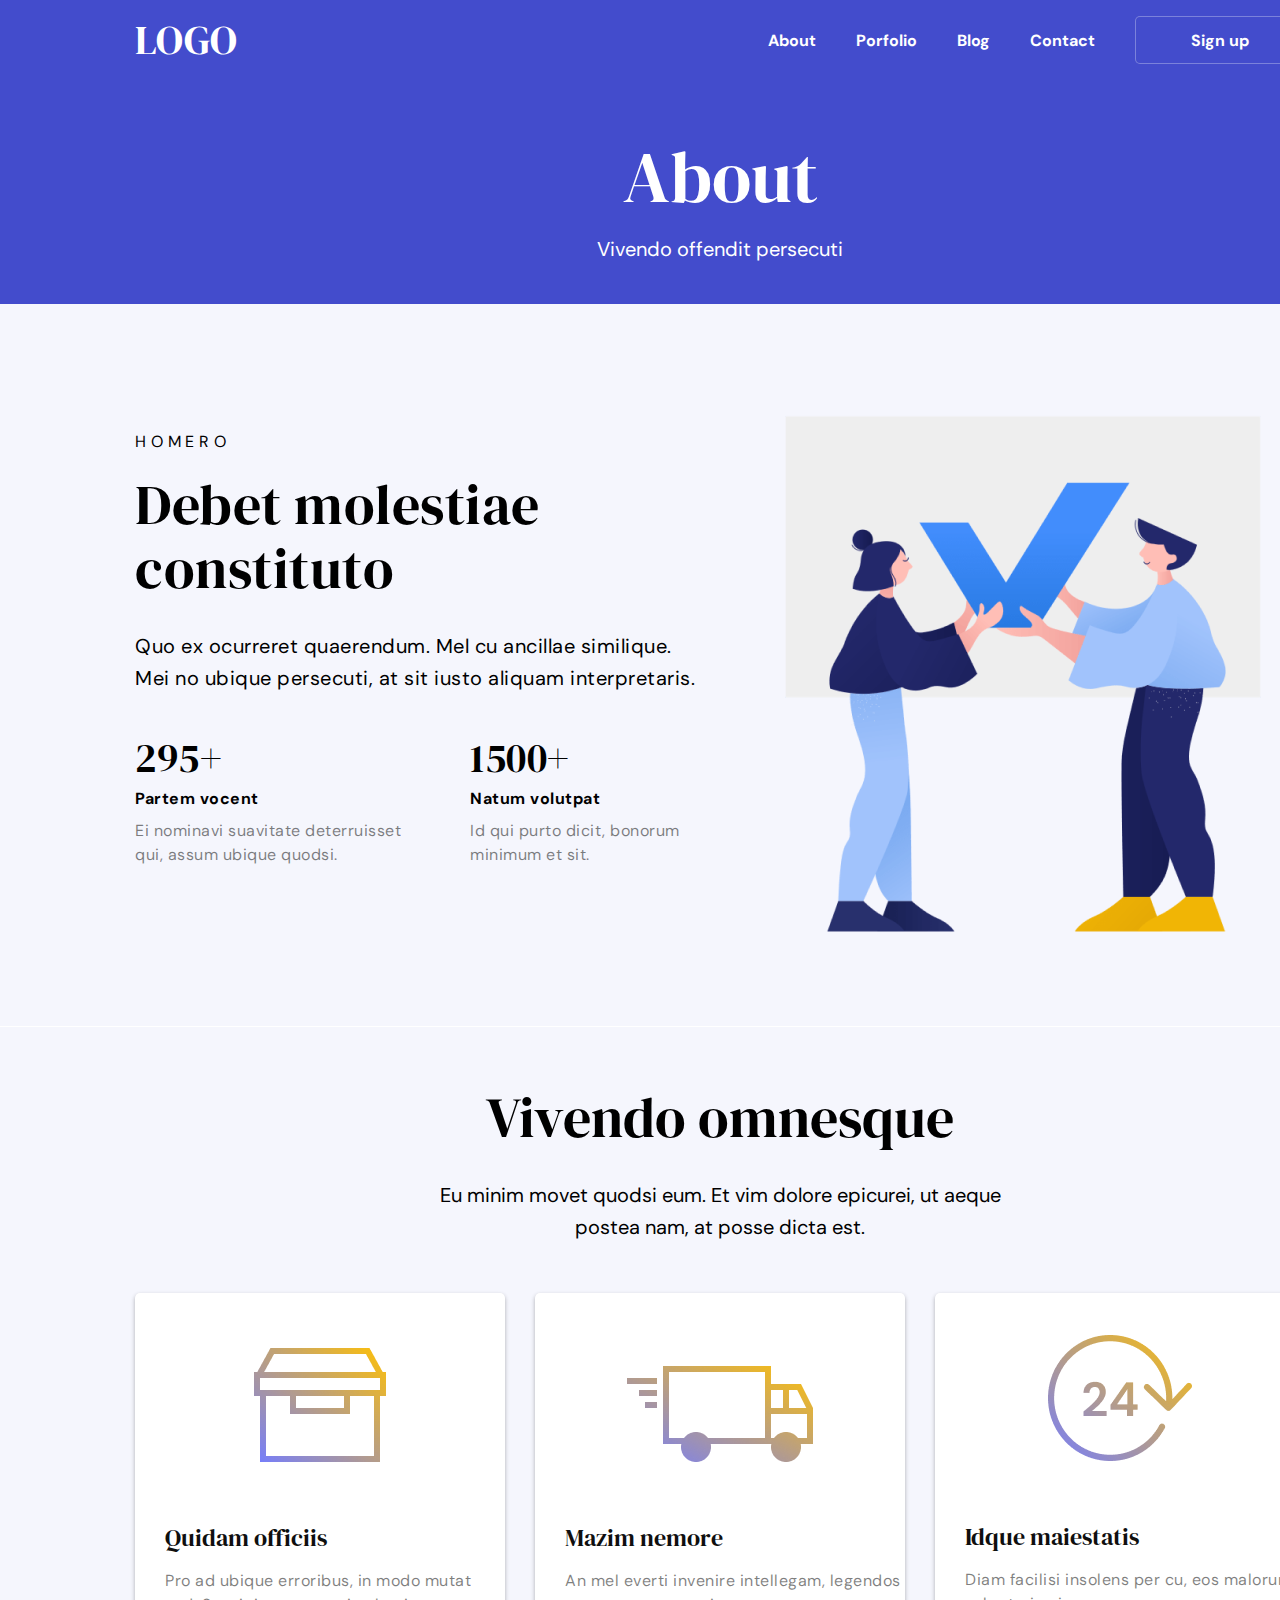
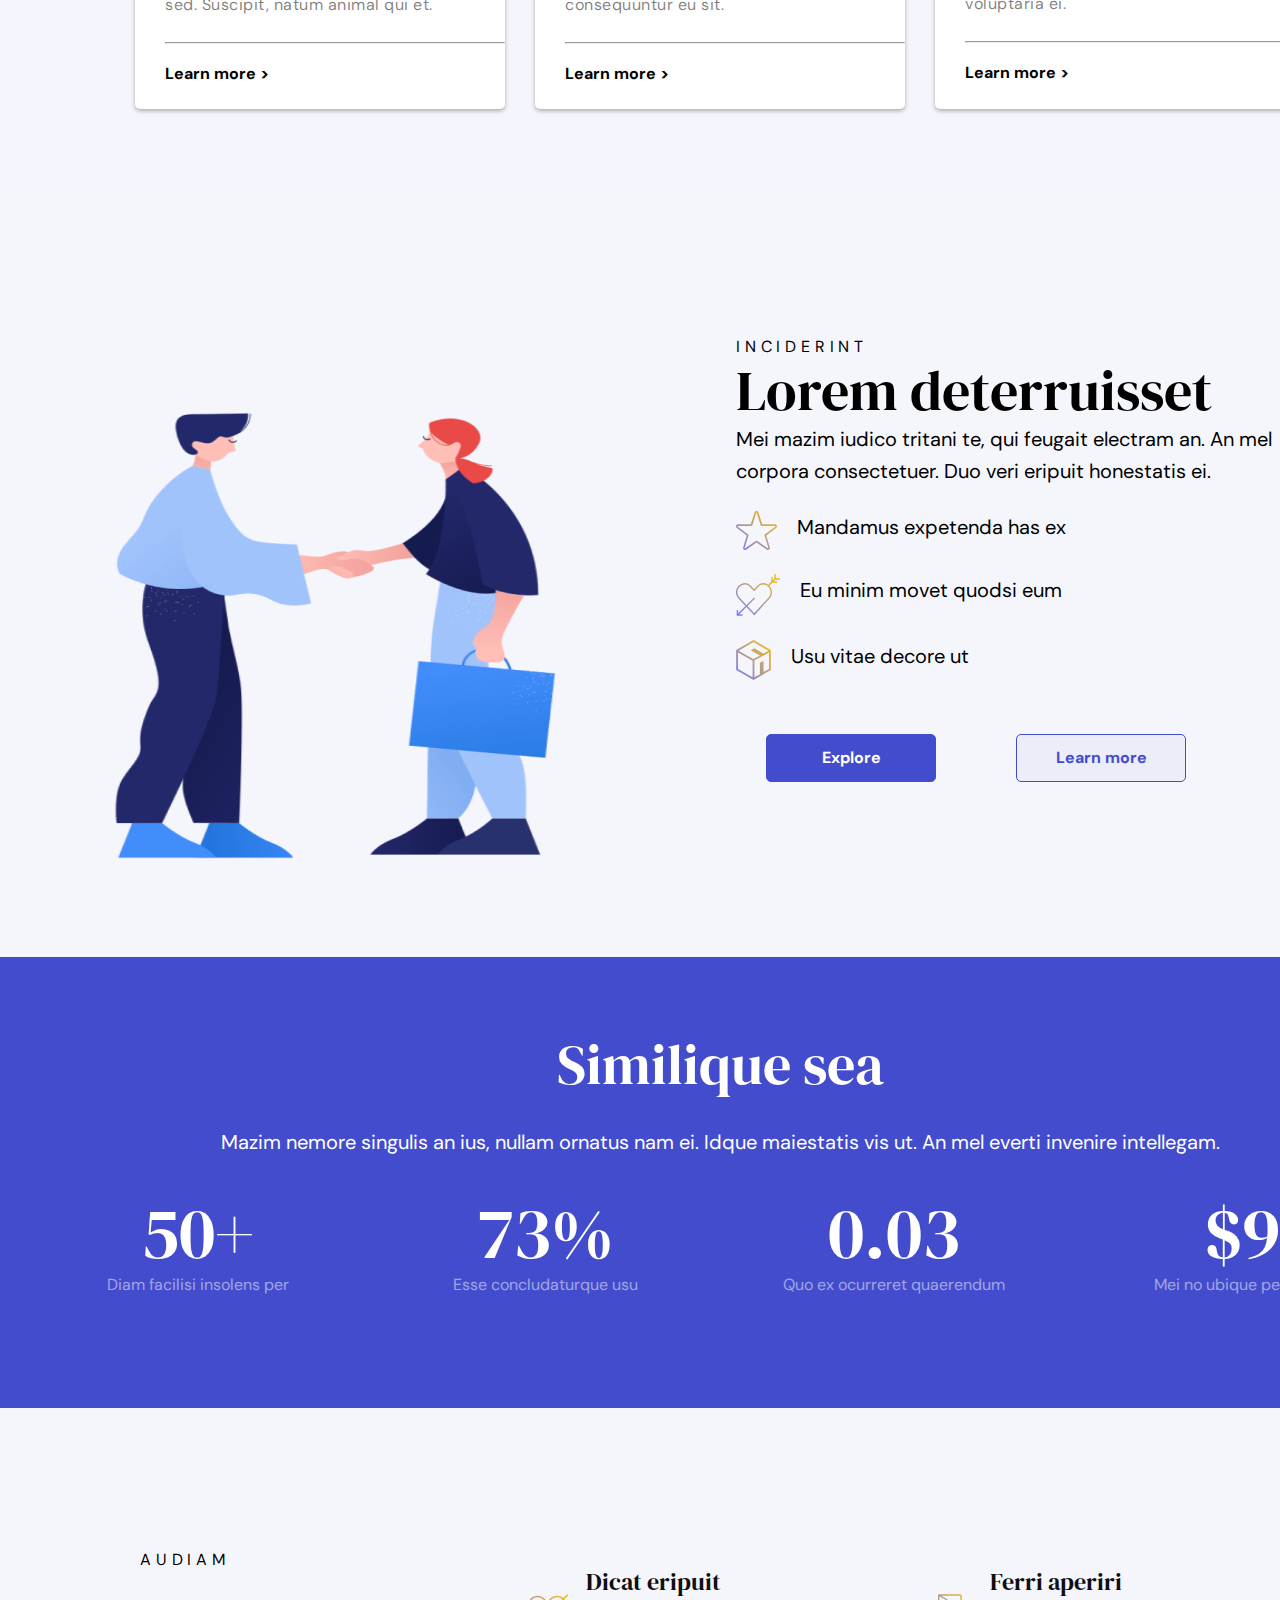
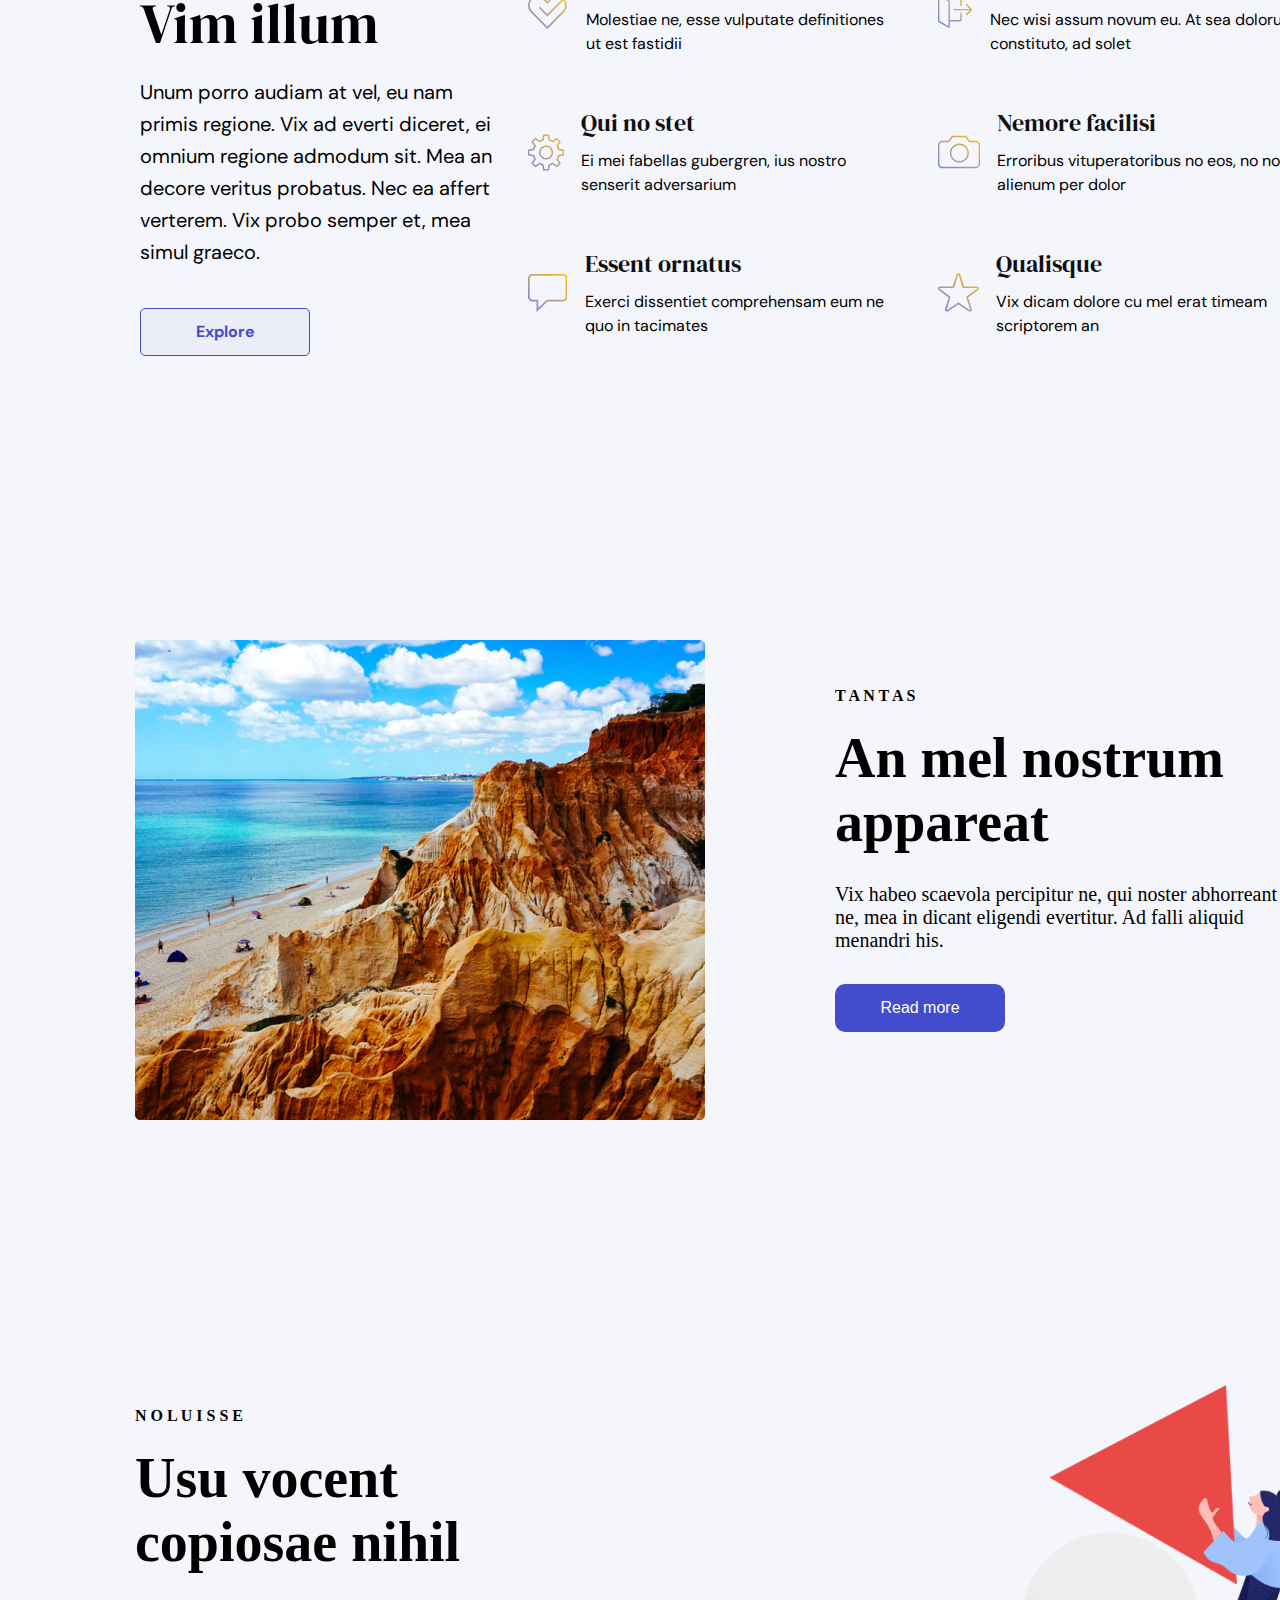
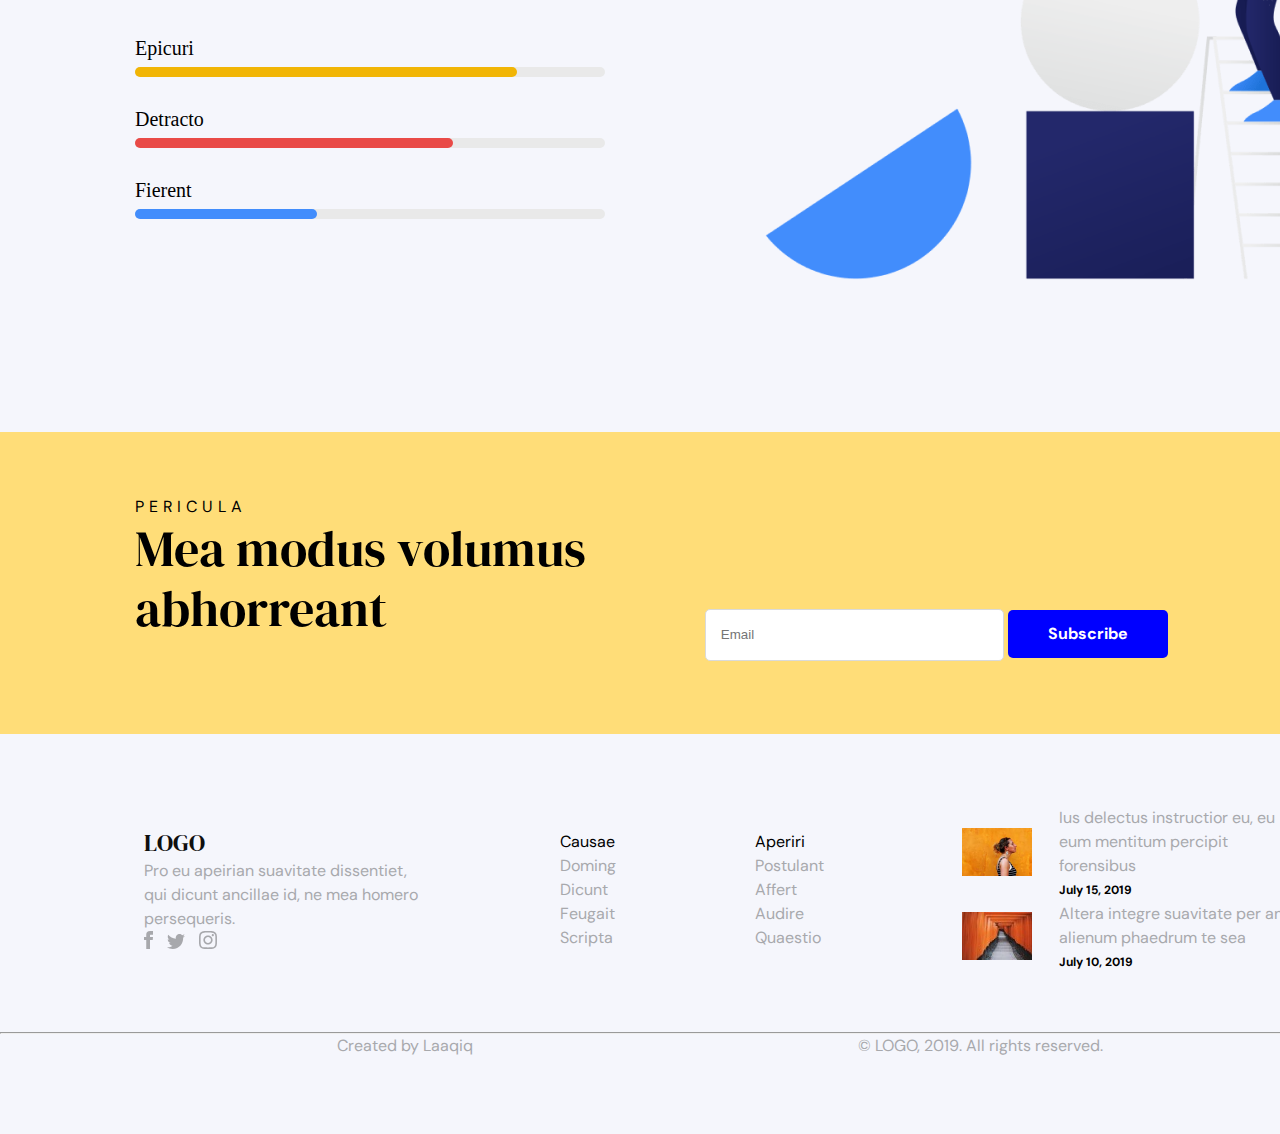
==== commit a2717049: "corrected" ====
--- a/index.html
+++ b/index.html
@@ -1,43 +1,45 @@
 <!DOCTYPE html>
 <html lang="en">
- <head>
-  <meta charset="UTF-8" />
-  <meta name="viewport" content="width=device-width, initial-scale=1.0" />
-  <link rel="stylesheet" href="/style/index.css" />
-  <link rel="preconnect" href="https://fonts.googleapis.com" />
-  <link rel="preconnect" href="https://fonts.gstatic.com" crossorigin />
-  <link
-    href="https://fonts.googleapis.com/css2?family=DM+Serif+Display&family=Montserrat:wght@400;500&family=Open+Sans&family=Pixelify+Sans&family=Poppins:ital@0;1&family=Roboto+Mono&display=swap"
-    rel="stylesheet" />
-  <link
-    href="https://fonts.googleapis.com/css2?family=DM+Serif+Display&family=DM+Serif+Text&family=Pixelify+Sans&display=swap"
-    rel="stylesheet" />
-  <link
-    href="https://fonts.googleapis.com/css2?family=DM+Sans:opsz@9..40&family=DM+Serif+Display&family=DM+Serif+Text&family=Pixelify+Sans&display=swap"
-    rel="stylesheet" />
-  <link
-    href="https://fonts.googleapis.com/css2?family=Material+Symbols+Outlined:opsz,wght,FILL,GRAD@20..48,100..700,0..1,-50..200"
-    rel="stylesheet " />
-  <link rel=" stylesheet" href="./style/fw28_099/footer.css" />
-  <link rel="stylesheet" href="./style/fw27_088/index.css" />
-  <link rel="stylesheet" href="./style/fw28_206/sec7.css">
-  <title>gas-scarecrow-3</title>
-</head>
+  <head>
+    <meta charset="UTF-8" />
+    <meta name="viewport" content="width=device-width, initial-scale=1.0" />
+    <link rel="stylesheet" href="/style/index.css" />
+    <link rel="preconnect" href="https://fonts.googleapis.com" />
+    <link rel="preconnect" href="https://fonts.gstatic.com" crossorigin />
+    <link
+      href="https://fonts.googleapis.com/css2?family=DM+Serif+Display&family=Montserrat:wght@400;500&family=Open+Sans&family=Pixelify+Sans&family=Poppins:ital@0;1&family=Roboto+Mono&display=swap"
+      rel="stylesheet"
+    />
+    <link
+      href="https://fonts.googleapis.com/css2?family=DM+Serif+Display&family=DM+Serif+Text&family=Pixelify+Sans&display=swap"
+      rel="stylesheet"
+    />
+    <link
+      href="https://fonts.googleapis.com/css2?family=DM+Sans:opsz@9..40&family=DM+Serif+Display&family=DM+Serif+Text&family=Pixelify+Sans&display=swap"
+      rel="stylesheet"
+    />
+    <link
+      href="https://fonts.googleapis.com/css2?family=Material+Symbols+Outlined:opsz,wght,FILL,GRAD@20..48,100..700,0..1,-50..200"
+      rel="stylesheet "
+    />
+    <link rel=" stylesheet" href="./style/fw28_099/footer.css" />
+    <link rel="stylesheet" href="./style/fw27_088/index.css" />
+    <link rel="stylesheet" href="./style/fw28_206/sec7.css" />
+    <title>gas-scarecrow-3</title>
+  </head>
 
-<body>
-  <nav>
-    <h3>LOGO</h3>
-    <div>
-      <a href="">About</a>
-      <a href="">Porfolio</a>
-      <a href="">Blog</a>
-      <a href="">Contact</a>
-      <button id="bttn">Sign up</button>
-      <span id="menu" class="material-symbols-outlined">
-        menu
-      </span>
+  <body>
+    <nav>
+      <h3>LOGO</h3>
+      <div>
+        <a href="">About</a>
+        <a href="">Porfolio</a>
+        <a href="">Blog</a>
+        <a href="">Contact</a>
+        <button id="bttn">Sign up</button>
+        <span id="menu" class="material-symbols-outlined"> menu </span>
 
-<!--   <head>
+        <!--   <head>
     <meta charset="UTF-8" />
     <meta name="viewport" content="width=device-width, initial-scale=1.0" />
     <link rel="stylesheet" href="/style/index.css" />
@@ -75,426 +77,560 @@
         <button id="bttn">Sign up</button>
         <span id="menu" class="material-symbols-outlined"> menu </span>
       </div>
+    </nav> -->
+        <!-- About blue section -->
+        <!-- <div class="about">
+      <h1>About</h1>
+      <p>Vivendo offendit persecuti</p> -->
+      </div>
     </nav>
     <!-- About blue section -->
     <div class="about">
       <h1>About</h1>
-      <p>Vivendo offendit persecuti</p> -->
-    </div>
-  </nav>
-  <!-- About blue section -->
-  <div class="about">
-    <h1>About</h1>
-    <p>Vivendo offendit persecuti</p>
-  </div>
-  <!-- homero section -->
-  <div class="homero">
-    <div>
-      <h5>homero</h5>
-      <h2>Debet molestiae constituto</h2>
+      <p>Vivendo offendit persecuti</p>
+    </div>
+    <!-- homero section -->
+    <div class="homero">
+      <div>
+        <h5>homero</h5>
+        <h2>Debet molestiae constituto</h2>
+        <p>
+          Quo ex ocurreret quaerendum. Mel cu ancillae similique. Mei no ubique
+          persecuti, at sit iusto aliquam interpretaris.
+        </p>
+        <div>
+          <div>
+            <h3>295+</h3>
+            <p>Partem vocent</p>
+            <p>Ei nominavi suavitate deterruisset qui, assum ubique quodsi.</p>
+          </div>
+          <div>
+            <h3>1500+</h3>
+            <p>Natum volutpat</p>
+            <p>Id qui purto dicit, bonorum minimum et sit.</p>
+          </div>
+        </div>
+      </div>
+      <img src="/img/clip-done.png" alt="" />
+    </div>
+    <!-- Vivendo omnesque -->
+    <div class="vivendo">
+      <h2>Vivendo omnesque</h2>
       <p>
-        Quo ex ocurreret quaerendum. Mel cu ancillae similique. Mei no ubique
-        persecuti, at sit iusto aliquam interpretaris.
+        Eu minim movet quodsi eum. Et vim dolore epicurei, ut aeque <br />
+        postea nam, at posse dicta est.
       </p>
+    </div>
+    <div class="cont1">
       <div>
+        <img style="margin-top: 55px" src="img/Home.png" alt="" />
+        <h4>Quidam officiis</h4>
+        <p>
+          Pro ad ubique erroribus, in modo mutat sed. Suscipit, natum animal qui
+          et.
+        </p>
+        <hr />
+        <a href="">Learn more ></a>
+      </div>
+      <div>
+        <img style="margin-top: 73px" src="/img/truck.png" alt="" />
+        <h4>Mazim nemore</h4>
+        <p>An mel everti invenire intellegam, legendos consequuntur eu sit.</p>
+        <hr />
+        <a href="">Learn more ></a>
+      </div>
+      <div>
+        <img style="margin-top: 42px" src="/img/24.png" alt="" />
+        <h4>Idque maiestatis</h4>
+        <p>Diam facilisi insolens per cu, eos malorum voluptaria ei.</p>
+        <hr />
+        <a href="">Learn more ></a>
+      </div>
+    </div>
+    <!-- Section 4 beggining -->
+    <div class="section-4">
+      <div class="container">
         <div>
-          <h3>295+</h3>
-          <p>Partem vocent</p>
-          <p>Ei nominavi suavitate deterruisset qui, assum ubique quodsi.</p>
+          <img src="/img/clip-welcome.png" alt="" />
         </div>
         <div>
-          <h3>1500+</h3>
-          <p>Natum volutpat</p>
-          <p>Id qui purto dicit, bonorum minimum et sit.</p>
-        </div>
-      </div>
-    </div>
-    <img src="/img/clip-done.png" alt="" />
-  </div>
-  <!-- Vivendo omnesque -->
-  <div class="vivendo">
-    <h2>Vivendo omnesque</h2>
-    <p>
-      Eu minim movet quodsi eum. Et vim dolore epicurei, ut aeque <br />
-      postea nam, at posse dicta est.
-    </p>
-  </div>
-  <div class="cont1">
-    <div>
-      <img style="margin-top: 55px" src="img/Home.png" alt="" />
-      <h4>Quidam officiis</h4>
-      <p>
-        Pro ad ubique erroribus, in modo mutat sed. Suscipit, natum animal qui
-        et.
-      </p>
-      <hr />
-      <a href="">Learn more ></a>
-    </div>
-    <div>
-      <img style="margin-top: 73px" src="/img/truck.png" alt="" />
-      <h4>Mazim nemore</h4>
-      <p>An mel everti invenire intellegam, legendos consequuntur eu sit.</p>
-      <hr />
-      <a href="">Learn more ></a>
-    </div>
-    <div>
-      <img style="margin-top: 42px" src="/img/24.png" alt="" />
-      <h4>Idque maiestatis</h4>
-      <p>Diam facilisi insolens per cu, eos malorum voluptaria ei.</p>
-      <hr />
-      <a href="">Learn more ></a>
-    </div>
-  </div>
-  <!-- Section 4 beggining -->
-  <div class="section-4">
-    <div class="container">
-      <div>
-        <img src="/img/clip-welcome.png" alt="" />
-      </div>
-      <div>
-        <h5>inciderint</h5>
-        <h2>Lorem deterruisset</h2>
+          <h5>inciderint</h5>
+          <h2>Lorem deterruisset</h2>
+          <p>
+            Mei mazim iudico tritani te, qui feugait electram an. An mel corpora
+            consectetuer. Duo veri eripuit honestatis ei.
+          </p>
+          <div class="svg-container">
+            <svg
+              xmlns="http://www.w3.org/2000/svg"
+              width="41"
+              height="39"
+              viewBox="0 0 41 39"
+              fill="none"
+            >
+              <path
+                fill-rule="evenodd"
+                clip-rule="evenodd"
+                d="M26.24 13.3541L39.0338 13.3541C39.8905 13.3707 40.6414 13.9351 40.9025 14.7568C41.166 15.5701 40.8835 16.4665 40.1978 16.9811L30.2265 24.5005L33.8499 36.3939C34.1002 37.2156 33.8077 38.1036 33.1196 38.6099C32.7685 38.8672 32.3579 39 31.9316 39C31.5243 39 31.1311 38.8755 30.7932 38.6431L20.5005 31.522L10.2087 38.6431C9.52299 39.1245 8.56138 39.1079 7.88396 38.6099C7.19497 38.1036 6.90087 37.2156 7.15118 36.3939L10.7721 24.5005L0.802415 16.9811C0.117557 16.4665 -0.165803 15.5701 0.0969043 14.7568C0.35796 13.9351 1.10891 13.3707 1.96477 13.3541L14.76 13.3541L18.6071 1.34454C18.8879 0.539477 19.6488 0 20.5005 0C21.3506 0 22.1115 0.539477 22.3932 1.34454L26.24 13.3541ZM28.4821 24.4081C28.3805 24.076 28.4978 23.7108 28.7764 23.5033L39.2182 15.6337C39.3389 15.5424 39.3893 15.3847 39.343 15.2435C39.2959 15.0941 39.1636 15.0028 39.0123 14.9945L25.42 14.9945C25.0753 14.9862 24.7141 14.5047 24.6 14.1727L20.8354 1.87853C20.7345 1.58799 20.265 1.58799 20.1658 1.87023L16.4 14.1727C16.2859 14.5047 15.1047 14.9862 14.76 14.9945L1.98635 14.9945C1.8359 15.0028 1.7028 15.1024 1.65734 15.2435C1.61021 15.3847 1.66147 15.5424 1.78299 15.642L12.2223 23.5033C12.5008 23.7108 12.6182 24.076 12.5165 24.4081L8.72293 36.86C8.67912 37.0094 8.73037 37.1671 8.85189 37.2584C9.00317 37.3663 9.10982 37.3663 9.26275 37.2667L20.0319 29.8205C20.1732 29.7209 20.3369 29.6711 20.5006 29.6711C20.6643 29.6711 20.8288 29.7209 20.9693 29.8205L31.7376 37.2667C31.8608 37.3497 32.0286 37.3497 32.1526 37.2584C32.2708 37.1671 32.3229 37.0094 32.2782 36.8683L28.4821 24.4081Z"
+                fill="url(#paint0_linear_0_906)"
+              />
+              <linearGradient
+                id="paint0_linear_0_906"
+                x1="20.5"
+                y1="-19.5"
+                x2="-18.4513"
+                y2="21.4488"
+                gradientUnits="userSpaceOnUse"
+              >
+                <stop stop-color="#ffc105" />
+                <stop offset="1" stop-color="#737cff" />
+              </linearGradient>
+            </svg>
+            <p>Mandamus expetenda has ex</p>
+          </div>
+          <div class="svg-container">
+            <svg
+              xmlns="http://www.w3.org/2000/svg"
+              width="44"
+              height="42"
+              viewBox="0 0 44 42"
+              fill="none"
+            >
+              <path
+                fill-rule="evenodd"
+                clip-rule="evenodd"
+                d="M38.2301 0H39.6726V3.29719L40.6925 4.31402H44V5.75202H39.6726H39.2501L37.8076 7.19003H41.115V8.62804L36.7876 8.62804H36.3651L33.2768 11.7067C33.3097 11.7429 33.3424 11.7794 33.3749 11.8163C36.9657 15.3674 36.9657 21.3516 33.4013 24.7006L18.2205 41.3911L17.6856 40.8171L10.4377 33.037L3.18798 40.2642H6.49543V41.7022H2.16798H1.74549L1.44674 42L1.14799 41.7022H0.725502V41.281L0.426753 40.9832L0.725502 40.6854V40.2642V35.9502H2.16798V39.2473L9.45539 31.9826L2.70883 24.7406C-0.895092 21.3516 -0.895092 15.3674 2.66195 11.8522C6.05903 7.99827 11.7713 7.98531 14.8213 11.8462L18.1894 15.1324L21.2385 11.86C23.9612 8.39857 28.8178 8.036 32.2233 10.7234L35.3451 7.61121V7.19003V2.87601H36.7876V6.17321L38.2301 4.7352V4.31402V0ZM3.73219 23.7283L10.4755 30.9657L18.051 23.4137L19.071 24.4305L11.4578 32.02L18.2077 39.2645L32.3721 23.6946C35.3766 20.8691 35.3766 15.8215 32.3252 12.8013C29.5013 9.59728 24.8311 9.59728 22.3573 12.7682L22.3164 12.8161L18.2387 17.1926L13.7783 12.8406L13.7134 12.7681C11.24 9.59728 6.56983 9.59728 3.71167 12.8372C0.693939 15.8215 0.693939 20.8691 3.73219 23.7283Z"
+                fill="url(#paint0_linear_0_912)"
+              />
+              <defs>
+                <linearGradient
+                  id="paint0_linear_0_912"
+                  x1="22"
+                  y1="-21"
+                  x2="-19.9546"
+                  y2="22.9524"
+                  gradientUnits="userSpaceOnUse"
+                >
+                  <stop stop-color="#FFC105" />
+                  <stop offset="1" stop-color="#737CFF" />
+                </linearGradient>
+              </defs>
+            </svg>
+            <p>Eu minim movet quodsi eum</p>
+          </div>
+          <div class="svg-container">
+            <svg
+              xmlns="http://www.w3.org/2000/svg"
+              width="35"
+              height="40"
+              viewBox="0 0 35 40"
+              fill="none"
+            >
+              <path
+                fill-rule="evenodd"
+                clip-rule="evenodd"
+                d="M17.5086 0L34.8657 10V11.2071L35 11.4496L34.8657 11.5232V30L18.4221 39.4737V39.5455H18.2975L17.5086 40L16.7196 39.5455H16.595V39.4737L0.151384 30V11.4774L0 11.3931L0.151384 11.1239V10L17.5086 0ZM1.97846 12.4951V28.9517L16.595 37.3728V20.6363L1.97846 12.4951ZM16.7452 18.6364L2.54046 10.7245L17.5086 2.10091L32.5056 10.7412L27.3979 13.5411L18.4221 8.18182L14.6784 10.1544L23.9033 15.4545L23.9459 15.4334L18.1028 18.6364H16.7452ZM18.4221 37.3728V20.5371L33.0387 12.5248V28.9517L27.5575 32.1096V20.9091L23.9033 22.7273V34.2149L18.4221 37.3728Z"
+                fill="url(#paint0_linear_0_925)"
+              />
+              <defs>
+                <linearGradient
+                  id="paint0_linear_0_925"
+                  x1="17.5"
+                  y1="-20"
+                  x2="-22.146"
+                  y2="14.6903"
+                  gradientUnits="userSpaceOnUse"
+                >
+                  <stop stop-color="#FFC105" />
+                  <stop offset="1" stop-color="#737CFF" />
+                </linearGradient>
+              </defs>
+            </svg>
+            <p>Usu vitae decore ut</p>
+          </div>
+          <div>
+            <button>Explore</button>
+            <button>Learn more</button>
+          </div>
+        </div>
+      </div>
+    </div>
+    <div class="section-5">
+      <div class="container">
+        <h2>Similique sea</h2>
         <p>
-          Mei mazim iudico tritani te, qui feugait electram an. An mel corpora
-          consectetuer. Duo veri eripuit honestatis ei.
+          Mazim nemore singulis an ius, nullam ornatus nam ei. Idque maiestatis
+          vis ut. An mel everti invenire intellegam.
         </p>
-        <div class="svg-container">
-          <svg xmlns="http://www.w3.org/2000/svg" width="41" height="39" viewBox="0 0 41 39" fill="none">
-            <path fill-rule="evenodd" clip-rule="evenodd"
-              d="M26.24 13.3541L39.0338 13.3541C39.8905 13.3707 40.6414 13.9351 40.9025 14.7568C41.166 15.5701 40.8835 16.4665 40.1978 16.9811L30.2265 24.5005L33.8499 36.3939C34.1002 37.2156 33.8077 38.1036 33.1196 38.6099C32.7685 38.8672 32.3579 39 31.9316 39C31.5243 39 31.1311 38.8755 30.7932 38.6431L20.5005 31.522L10.2087 38.6431C9.52299 39.1245 8.56138 39.1079 7.88396 38.6099C7.19497 38.1036 6.90087 37.2156 7.15118 36.3939L10.7721 24.5005L0.802415 16.9811C0.117557 16.4665 -0.165803 15.5701 0.0969043 14.7568C0.35796 13.9351 1.10891 13.3707 1.96477 13.3541L14.76 13.3541L18.6071 1.34454C18.8879 0.539477 19.6488 0 20.5005 0C21.3506 0 22.1115 0.539477 22.3932 1.34454L26.24 13.3541ZM28.4821 24.4081C28.3805 24.076 28.4978 23.7108 28.7764 23.5033L39.2182 15.6337C39.3389 15.5424 39.3893 15.3847 39.343 15.2435C39.2959 15.0941 39.1636 15.0028 39.0123 14.9945L25.42 14.9945C25.0753 14.9862 24.7141 14.5047 24.6 14.1727L20.8354 1.87853C20.7345 1.58799 20.265 1.58799 20.1658 1.87023L16.4 14.1727C16.2859 14.5047 15.1047 14.9862 14.76 14.9945L1.98635 14.9945C1.8359 15.0028 1.7028 15.1024 1.65734 15.2435C1.61021 15.3847 1.66147 15.5424 1.78299 15.642L12.2223 23.5033C12.5008 23.7108 12.6182 24.076 12.5165 24.4081L8.72293 36.86C8.67912 37.0094 8.73037 37.1671 8.85189 37.2584C9.00317 37.3663 9.10982 37.3663 9.26275 37.2667L20.0319 29.8205C20.1732 29.7209 20.3369 29.6711 20.5006 29.6711C20.6643 29.6711 20.8288 29.7209 20.9693 29.8205L31.7376 37.2667C31.8608 37.3497 32.0286 37.3497 32.1526 37.2584C32.2708 37.1671 32.3229 37.0094 32.2782 36.8683L28.4821 24.4081Z"
-              fill="url(#paint0_linear_0_906)" />
-            <linearGradient id="paint0_linear_0_906" x1="20.5" y1="-19.5" x2="-18.4513" y2="21.4488"
-              gradientUnits="userSpaceOnUse">
-              <stop stop-color="#ffc105" />
-              <stop offset="1" stop-color="#737cff" />
-            </linearGradient>
-          </svg>
-          <p>Mandamus expetenda has ex</p>
-        </div>
-        <div class="svg-container">
-          <svg xmlns="http://www.w3.org/2000/svg" width="44" height="42" viewBox="0 0 44 42" fill="none">
-            <path fill-rule="evenodd" clip-rule="evenodd"
-              d="M38.2301 0H39.6726V3.29719L40.6925 4.31402H44V5.75202H39.6726H39.2501L37.8076 7.19003H41.115V8.62804L36.7876 8.62804H36.3651L33.2768 11.7067C33.3097 11.7429 33.3424 11.7794 33.3749 11.8163C36.9657 15.3674 36.9657 21.3516 33.4013 24.7006L18.2205 41.3911L17.6856 40.8171L10.4377 33.037L3.18798 40.2642H6.49543V41.7022H2.16798H1.74549L1.44674 42L1.14799 41.7022H0.725502V41.281L0.426753 40.9832L0.725502 40.6854V40.2642V35.9502H2.16798V39.2473L9.45539 31.9826L2.70883 24.7406C-0.895092 21.3516 -0.895092 15.3674 2.66195 11.8522C6.05903 7.99827 11.7713 7.98531 14.8213 11.8462L18.1894 15.1324L21.2385 11.86C23.9612 8.39857 28.8178 8.036 32.2233 10.7234L35.3451 7.61121V7.19003V2.87601H36.7876V6.17321L38.2301 4.7352V4.31402V0ZM3.73219 23.7283L10.4755 30.9657L18.051 23.4137L19.071 24.4305L11.4578 32.02L18.2077 39.2645L32.3721 23.6946C35.3766 20.8691 35.3766 15.8215 32.3252 12.8013C29.5013 9.59728 24.8311 9.59728 22.3573 12.7682L22.3164 12.8161L18.2387 17.1926L13.7783 12.8406L13.7134 12.7681C11.24 9.59728 6.56983 9.59728 3.71167 12.8372C0.693939 15.8215 0.693939 20.8691 3.73219 23.7283Z"
-              fill="url(#paint0_linear_0_912)" />
-            <defs>
-              <linearGradient id="paint0_linear_0_912" x1="22" y1="-21" x2="-19.9546" y2="22.9524"
-                gradientUnits="userSpaceOnUse">
-                <stop stop-color="#FFC105" />
-                <stop offset="1" stop-color="#737CFF" />
-              </linearGradient>
-            </defs>
-          </svg>
-          <p>Eu minim movet quodsi eum</p>
-        </div>
-        <div class="svg-container">
-          <svg xmlns="http://www.w3.org/2000/svg" width="35" height="40" viewBox="0 0 35 40" fill="none">
-            <path fill-rule="evenodd" clip-rule="evenodd"
-              d="M17.5086 0L34.8657 10V11.2071L35 11.4496L34.8657 11.5232V30L18.4221 39.4737V39.5455H18.2975L17.5086 40L16.7196 39.5455H16.595V39.4737L0.151384 30V11.4774L0 11.3931L0.151384 11.1239V10L17.5086 0ZM1.97846 12.4951V28.9517L16.595 37.3728V20.6363L1.97846 12.4951ZM16.7452 18.6364L2.54046 10.7245L17.5086 2.10091L32.5056 10.7412L27.3979 13.5411L18.4221 8.18182L14.6784 10.1544L23.9033 15.4545L23.9459 15.4334L18.1028 18.6364H16.7452ZM18.4221 37.3728V20.5371L33.0387 12.5248V28.9517L27.5575 32.1096V20.9091L23.9033 22.7273V34.2149L18.4221 37.3728Z"
-              fill="url(#paint0_linear_0_925)" />
-            <defs>
-              <linearGradient id="paint0_linear_0_925" x1="17.5" y1="-20" x2="-22.146" y2="14.6903"
-                gradientUnits="userSpaceOnUse">
-                <stop stop-color="#FFC105" />
-                <stop offset="1" stop-color="#737CFF" />
-              </linearGradient>
-            </defs>
-          </svg>
-          <p>Usu vitae decore ut</p>
-        </div>
         <div>
+          <div>
+            <h1>50+</h1>
+            <p>Diam facilisi insolens per</p>
+          </div>
+          <div>
+            <h1>73%</h1>
+            <p>Esse concludaturque usu</p>
+          </div>
+          <div>
+            <h1>0.03</h1>
+            <p>Quo ex ocurreret quaerendum</p>
+          </div>
+          <div>
+            <h1>$9</h1>
+            <p>Mei no ubique persecuti</p>
+          </div>
+        </div>
+      </div>
+    </div>
+    <div class="section-6">
+      <div class="container">
+        <div class="section-6-left">
+          <h5>audiam</h5>
+          <h2>Vim illum</h2>
+          <p>
+            Unum porro audiam at vel, eu nam primis regione. Vix ad everti
+            diceret, ei omnium regione admodum sit. Mea an decore veritus
+            probatus. Nec ea affert verterem. Vix probo semper et, mea simul
+            graeco.
+          </p>
           <button>Explore</button>
-          <button>Learn more</button>
-        </div>
-      </div>
-    </div>
-  </div>
-  <div class="section-5">
-    <div class="container">
-      <h2>Similique sea</h2>
-      <p>
-        Mazim nemore singulis an ius, nullam ornatus nam ei. Idque maiestatis
-        vis ut. An mel everti invenire intellegam.
-      </p>
-      <div>
-        <div>
-          <h1>50+</h1>
-          <p>Diam facilisi insolens per</p>
-        </div>
-        <div>
-          <h1>73%</h1>
-          <p>Esse concludaturque usu</p>
-        </div>
-        <div>
-          <h1>0.03</h1>
-          <p>Quo ex ocurreret quaerendum</p>
-        </div>
-        <div>
-          <h1>$9</h1>
-          <p>Mei no ubique persecuti</p>
-        </div>
-      </div>
-    </div>
-  </div>
-  <div class="container section-6">
-    <div class="container">
-      <div class="section-6-left">
-        <h5>audiam</h5>
-        <h2>Vim illum</h2>
-        <p>
-          Unum porro audiam at vel, eu nam primis regione. Vix ad everti
-          diceret, ei omnium regione admodum sit. Mea an decore veritus
-          probatus. Nec ea affert verterem. Vix probo semper et, mea simul
-          graeco.
-        </p>
-        <button>Explore</button>
-      </div>
-      <div class="section-6-right">
-        <div>
-          <svg xmlns="http://www.w3.org/2000/svg" width="52" height="45" viewBox="0 0 52 45" fill="none">
-            <path fill-rule="evenodd" clip-rule="evenodd"
-              d="M52 1.42173L50.5812 0L45.497 5.15449C40.654 0.903796 33.3195 1.11055 28.7188 5.77475L24.8813 9.66448L21.0437 5.77469C16.2297 0.894206 8.42234 0.894206 3.60821 5.77475C-1.20274 10.6512 -1.20274 18.557 3.60821 23.4343L24.8813 45L46.1544 23.4343C50.7029 18.8221 50.9503 11.5019 46.8963 6.59603L52 1.42173ZM44.0828 6.58834L24.8813 26.0553L15.3171 16.3592L13.8983 17.7809L24.8813 28.9154L45.4782 8.03372C48.7525 12.1469 48.505 18.1905 44.7356 22.0126L24.8813 42.14L5.02694 22.0125C0.991864 17.9218 0.991864 11.2865 5.02689 7.19657C9.05887 3.10897 15.5931 3.10897 19.625 7.19651L24.172 11.8053L24.8813 12.5243L30.1375 7.19657C33.9584 3.32289 40.0266 3.12017 44.0828 6.58834ZM24.8813 9.66448L25.5906 10.3834H24.172L24.8813 9.66448Z"
-              fill="url(#paint0_linear_0_954)" />
-            <defs>
-              <linearGradient id="paint0_linear_0_954" x1="26" y1="-22.5" x2="-18.5337" y2="28.9612"
-                gradientUnits="userSpaceOnUse">
-                <stop stop-color="#FFC105" />
-                <stop offset="1" stop-color="#737CFF" />
-              </linearGradient>
-            </defs>
-          </svg>
-          <div>
-            <h4>Dicat eripuit</h4>
-            <p>Molestiae ne, esse vulputate definitiones ut est fastidii</p>
-          </div>
-        </div>
-        <div>
-          <svg xmlns="http://www.w3.org/2000/svg" width="49" height="48" viewBox="0 0 49 48" fill="none">
-            <path fill-rule="evenodd" clip-rule="evenodd"
-              d="M2 37.9957L15 45.9949V43.9951V10.5858L2 2.99966V37.9957ZM31.9813 34.9959V27.2627C31.9813 26.7078 32.4325 26.2575 32.9907 26.2575C33.5478 26.2575 34 26.7078 34 27.2627V36.9959C34 37.5518 32.5385 39.0064 31.9813 39.0064H16.9298V46.9947C16.9298 47.3526 16.7381 47.6833 16.4282 47.8633C16.2707 47.9538 16.0961 48 15.9205 48C15.7489 48 15.1544 47.9497 15 47.8633L1.00935 39.9955C0.57634 39.8819 0 38.4676 0 38.0011V1.00526C0 0.450358 0.45118 0 1.00935 0H31.9813C32.5385 0 34 1.45562 34 2.01053V15.9736C34 16.5285 33.5478 16.9789 32.9907 16.9789C32.4325 16.9789 31.9813 16.5285 31.9813 15.9736V4.01053C31.9813 2.90596 31.0859 2.01053 29.9813 2.01053H4.93876L15.9245 8.99899C16.2405 9.17692 16.9298 9.63699 16.9298 9.99888V36.9959H29.9813C31.0859 36.9959 31.9813 36.1004 31.9813 34.9959ZM49 21.9973C49 22.1328 48.9727 22.2644 48.9221 22.3868C48.8705 22.5102 48.7967 22.6205 48.7036 22.7136L41.7164 29.7002C41.5191 29.8985 41.2601 29.9966 41.0012 29.9966C40.7422 29.9966 40.4832 29.8985 40.2859 29.7002C39.8904 29.3057 39.8904 28.6653 40.2859 28.2697L45.5463 23.009H23.0116C22.4522 23.009 22 22.5567 22 21.9973C22 21.4388 22.4522 20.9856 23.0116 20.9856H45.5463L40.2859 15.7249C39.8904 15.3303 39.8904 14.6899 40.2859 14.2943C40.6815 13.8998 41.3208 13.8998 41.7164 14.2943L48.7036 21.282C48.7967 21.3741 48.8705 21.4854 48.9221 21.6088C48.9727 21.7312 49 21.8627 49 21.9973Z"
-              fill="url(#paint0_linear_0_971)" />
-            <defs>
-              <linearGradient id="paint0_linear_0_971" x1="24.5" y1="-24" x2="-23.4898" y2="24.9896"
-                gradientUnits="userSpaceOnUse">
-                <stop stop-color="#FFC105" />
-                <stop offset="1" stop-color="#737CFF" />
-              </linearGradient>
-            </defs>
-          </svg>
-          <div>
-            <h4>Ferri aperiri</h4>
+        </div>
+        <div class="section-6-right">
+          <div>
+            <svg
+              xmlns="http://www.w3.org/2000/svg"
+              width="52"
+              height="45"
+              viewBox="0 0 52 45"
+              fill="none"
+            >
+              <path
+                fill-rule="evenodd"
+                clip-rule="evenodd"
+                d="M52 1.42173L50.5812 0L45.497 5.15449C40.654 0.903796 33.3195 1.11055 28.7188 5.77475L24.8813 9.66448L21.0437 5.77469C16.2297 0.894206 8.42234 0.894206 3.60821 5.77475C-1.20274 10.6512 -1.20274 18.557 3.60821 23.4343L24.8813 45L46.1544 23.4343C50.7029 18.8221 50.9503 11.5019 46.8963 6.59603L52 1.42173ZM44.0828 6.58834L24.8813 26.0553L15.3171 16.3592L13.8983 17.7809L24.8813 28.9154L45.4782 8.03372C48.7525 12.1469 48.505 18.1905 44.7356 22.0126L24.8813 42.14L5.02694 22.0125C0.991864 17.9218 0.991864 11.2865 5.02689 7.19657C9.05887 3.10897 15.5931 3.10897 19.625 7.19651L24.172 11.8053L24.8813 12.5243L30.1375 7.19657C33.9584 3.32289 40.0266 3.12017 44.0828 6.58834ZM24.8813 9.66448L25.5906 10.3834H24.172L24.8813 9.66448Z"
+                fill="url(#paint0_linear_0_954)"
+              />
+              <defs>
+                <linearGradient
+                  id="paint0_linear_0_954"
+                  x1="26"
+                  y1="-22.5"
+                  x2="-18.5337"
+                  y2="28.9612"
+                  gradientUnits="userSpaceOnUse"
+                >
+                  <stop stop-color="#FFC105" />
+                  <stop offset="1" stop-color="#737CFF" />
+                </linearGradient>
+              </defs>
+            </svg>
+            <div>
+              <h4>Dicat eripuit</h4>
+              <p>Molestiae ne, esse vulputate definitiones ut est fastidii</p>
+            </div>
+          </div>
+          <div>
+            <svg
+              xmlns="http://www.w3.org/2000/svg"
+              width="49"
+              height="48"
+              viewBox="0 0 49 48"
+              fill="none"
+            >
+              <path
+                fill-rule="evenodd"
+                clip-rule="evenodd"
+                d="M2 37.9957L15 45.9949V43.9951V10.5858L2 2.99966V37.9957ZM31.9813 34.9959V27.2627C31.9813 26.7078 32.4325 26.2575 32.9907 26.2575C33.5478 26.2575 34 26.7078 34 27.2627V36.9959C34 37.5518 32.5385 39.0064 31.9813 39.0064H16.9298V46.9947C16.9298 47.3526 16.7381 47.6833 16.4282 47.8633C16.2707 47.9538 16.0961 48 15.9205 48C15.7489 48 15.1544 47.9497 15 47.8633L1.00935 39.9955C0.57634 39.8819 0 38.4676 0 38.0011V1.00526C0 0.450358 0.45118 0 1.00935 0H31.9813C32.5385 0 34 1.45562 34 2.01053V15.9736C34 16.5285 33.5478 16.9789 32.9907 16.9789C32.4325 16.9789 31.9813 16.5285 31.9813 15.9736V4.01053C31.9813 2.90596 31.0859 2.01053 29.9813 2.01053H4.93876L15.9245 8.99899C16.2405 9.17692 16.9298 9.63699 16.9298 9.99888V36.9959H29.9813C31.0859 36.9959 31.9813 36.1004 31.9813 34.9959ZM49 21.9973C49 22.1328 48.9727 22.2644 48.9221 22.3868C48.8705 22.5102 48.7967 22.6205 48.7036 22.7136L41.7164 29.7002C41.5191 29.8985 41.2601 29.9966 41.0012 29.9966C40.7422 29.9966 40.4832 29.8985 40.2859 29.7002C39.8904 29.3057 39.8904 28.6653 40.2859 28.2697L45.5463 23.009H23.0116C22.4522 23.009 22 22.5567 22 21.9973C22 21.4388 22.4522 20.9856 23.0116 20.9856H45.5463L40.2859 15.7249C39.8904 15.3303 39.8904 14.6899 40.2859 14.2943C40.6815 13.8998 41.3208 13.8998 41.7164 14.2943L48.7036 21.282C48.7967 21.3741 48.8705 21.4854 48.9221 21.6088C48.9727 21.7312 49 21.8627 49 21.9973Z"
+                fill="url(#paint0_linear_0_971)"
+              />
+              <defs>
+                <linearGradient
+                  id="paint0_linear_0_971"
+                  x1="24.5"
+                  y1="-24"
+                  x2="-23.4898"
+                  y2="24.9896"
+                  gradientUnits="userSpaceOnUse"
+                >
+                  <stop stop-color="#FFC105" />
+                  <stop offset="1" stop-color="#737CFF" />
+                </linearGradient>
+              </defs>
+            </svg>
+            <div>
+              <h4>Ferri aperiri</h4>
+              <p>
+                Nec wisi assum novum eu. At sea dolorum constituto, ad solet
+              </p>
+            </div>
+          </div>
+          <div>
+            <svg
+              xmlns="http://www.w3.org/2000/svg"
+              width="49"
+              height="49"
+              viewBox="0 0 49 49"
+              fill="none"
+            >
+              <path
+                fill-rule="evenodd"
+                clip-rule="evenodd"
+                d="M41.281 27.5815L46.874 26.85C46.9577 26.0561 47 25.2681 47 24.5004C47 23.7326 46.9577 22.9447 46.874 22.1497L41.281 21.4182C40.8668 21.3638 40.5292 21.0605 40.4315 20.6545C40.0334 18.998 39.3784 17.4181 38.4855 15.9602C38.2679 15.6045 38.292 15.1501 38.546 14.8196L41.9865 10.344C40.9978 9.12481 39.8843 8.01043 38.6639 7.02099L34.1895 10.4588C33.8569 10.7137 33.4035 10.7369 33.0487 10.5193C31.5895 9.62456 30.0084 8.96863 28.3496 8.56862C27.9445 8.47089 27.6412 8.13335 27.5867 7.72025L26.8541 2.12721C25.2659 1.95793 23.7432 1.95793 22.155 2.12519L21.4233 7.71622C21.3689 8.12932 21.0656 8.46787 20.6595 8.56459C18.9987 8.96259 17.4155 9.61852 15.9533 10.5132C15.5965 10.7309 15.1441 10.7067 14.8135 10.4528L10.3371 7.01394C9.79594 7.45425 9.26788 7.92479 8.76199 8.4195L8.40525 8.77619C7.91951 9.27292 7.45293 9.79484 7.01456 10.3339L10.454 14.8075C10.708 15.139 10.7321 15.5924 10.5135 15.9481C9.61656 17.4111 8.95951 18.995 8.55943 20.6565C8.46168 21.0625 8.12409 21.3658 7.71091 21.4202L2.11891 22.1517C2.04938 22.8197 2.01008 23.4958 2 24.1719V24.844C2.01008 25.509 2.04938 26.182 2.11791 26.848L7.71091 27.5795C8.12409 27.6339 8.46168 27.9372 8.55943 28.3433C8.95951 30.0058 9.61656 31.5897 10.5135 33.0517C10.7321 33.4083 10.708 33.8617 10.454 34.1922L7.01456 38.6659C7.45293 39.2059 7.92153 39.7299 8.4123 40.2316L8.76905 40.5893C9.2699 41.077 9.79594 41.5465 10.3371 41.9868L14.8135 38.547C15.1441 38.293 15.5976 38.2699 15.9533 38.4865C17.4155 39.3812 18.9987 40.0372 20.6595 40.4362C21.0656 40.5329 21.3689 40.8704 21.4233 41.2845L22.155 46.8756C23.7432 47.0418 25.2659 47.0418 26.8541 46.8735L27.5867 41.2805C27.6412 40.8664 27.9445 40.5289 28.3496 40.4311C30.0084 40.0311 31.5895 39.3752 33.0487 38.4815C33.4045 38.2628 33.859 38.287 34.1895 38.5409L38.6639 41.9798C39.8843 40.9903 40.9978 39.8759 41.9865 38.6558L38.546 34.1801C38.292 33.8497 38.2679 33.3962 38.4855 33.0406C39.3784 31.5816 40.0334 30.0027 40.4315 28.3453C40.5292 27.9392 40.8668 27.6359 41.281 27.5815ZM47.8962 20.2541C48.3464 20.3135 48.7009 20.6659 48.7633 21.115C48.9204 22.2579 49 23.3968 49 24.4994C49 25.6021 48.9204 26.7409 48.7633 27.8829C48.7009 28.332 48.3464 28.6854 47.8962 28.7438L42.204 29.488C41.8122 30.8806 41.2573 32.2199 40.5473 33.4836L44.049 38.0381C44.325 38.3976 44.327 38.8981 44.0541 39.2596C42.6864 41.0671 41.076 42.6782 39.2683 44.0457C38.9067 44.3196 38.4072 44.3176 38.0477 44.0417L33.4935 40.5425C32.2286 41.2534 30.8881 41.8102 29.4943 42.202L28.749 47.8943C28.6896 48.3435 28.3381 48.6989 27.8889 48.7613C26.7438 48.9194 25.6028 49 24.496 49C23.3952 49 22.2602 48.9204 21.1221 48.7634C20.673 48.7019 20.3195 48.3465 20.2611 47.8974L19.5158 42.208C18.1199 41.8163 16.7765 41.2594 15.5085 40.5475L10.9544 44.0477C10.5938 44.3236 10.0943 44.3256 9.73273 44.0528C8.91193 43.4325 8.1143 42.7447 7.36299 42.0096L6.99137 41.637C6.25215 40.8838 5.56731 40.0893 4.94794 39.2707C4.674 38.9092 4.67602 38.4087 4.95197 38.0492L8.45168 33.4967C7.73864 32.2289 7.1807 30.8846 6.78692 29.4859L1.09574 28.7418C0.645558 28.6824 0.291055 28.3299 0.228614 27.8808C0.0916471 26.889 0.0151067 25.8719 0 24.8569V24.1561C0.0151067 23.1269 0.0916471 22.1089 0.228614 21.118C0.291055 20.6689 0.645558 20.3155 1.09574 20.2571L6.78692 19.5119C7.1807 18.1142 7.73864 16.7699 8.45168 15.5012L4.95197 10.9487C4.67602 10.5892 4.674 10.0897 4.94794 9.7272C5.56731 8.90853 6.25215 8.11504 6.98432 7.36787L7.35493 6.9963C8.1143 6.25316 8.91193 5.5664 9.73273 4.9451C10.0953 4.67221 10.5938 4.67423 10.9544 4.95014L15.5085 8.45036C16.7765 7.73844 18.1199 7.18259 19.5158 6.79088L20.2611 1.1015C20.3195 0.651387 20.673 0.296934 21.1221 0.234502C23.4043 -0.0796726 25.6048 -0.0776587 27.8889 0.237523C28.3381 0.299955 28.6896 0.654408 28.749 1.10352L29.4943 6.79591C30.8881 7.18863 32.2286 7.74548 33.4935 8.4564L38.0477 4.95719C38.4072 4.68027 38.9067 4.67926 39.2683 4.95316C41.076 6.32062 42.6864 7.93177 44.0541 9.73928C44.327 10.1008 44.325 10.6012 44.049 10.9597L40.5473 15.5143C41.2573 16.779 41.8122 18.1183 42.204 19.5099L47.8962 20.2541ZM17 24.5C17 28.6353 20.3645 32 24.4995 32C28.6345 32 32 28.6353 32 24.5C32 20.3638 28.6345 17 24.4995 17C20.3645 17 17 20.3638 17 24.5ZM15 24.5C15 19.2617 19.2615 15 24.4995 15C29.7375 15 34 19.2617 34 24.5C34 29.7383 29.7375 34 24.4995 34C19.2615 34 15 29.7383 15 24.5Z"
+                fill="url(#paint0_linear_0_985)"
+              />
+              <defs>
+                <linearGradient
+                  id="paint0_linear_0_985"
+                  x1="24.5"
+                  y1="-24.5"
+                  x2="-24.5"
+                  y2="24.5"
+                  gradientUnits="userSpaceOnUse"
+                >
+                  <stop stop-color="#FFC105" />
+                  <stop offset="1" stop-color="#737CFF" />
+                </linearGradient>
+              </defs>
+            </svg>
+            <div>
+              <h4>Qui no stet</h4>
+              <p>Ei mei fabellas gubergren, ius nostro senserit adversarium</p>
+            </div>
+          </div>
+          <div>
+            <svg
+              xmlns="http://www.w3.org/2000/svg"
+              width="60"
+              height="46"
+              viewBox="0 0 60 46"
+              fill="none"
+            >
+              <path
+                fill-rule="evenodd"
+                clip-rule="evenodd"
+                d="M39.9848 0H20.0152L14.6306 7H6.00491C2.68762 7 0 9.68006 0 12.9979V40.0021C0 43.3136 2.6942 46 6.00491 46H53.9951C57.3124 46 60 43.3199 60 40.0021V12.9979C60 9.68636 57.3058 7 53.9951 7H45.3694L39.9848 0ZM14.6306 7H15.6154L14.0301 7.78058L14.6306 7ZM6.00491 9H15.6154L21 2H39L44.3846 9H53.9951C56.2002 9 58 10.7899 58 12.9979V40.0021C58 42.2162 56.2069 44 53.9951 44H6.00491C3.79979 44 2 42.2101 2 40.0021V12.9979C2 10.7838 3.79306 9 6.00491 9ZM30.5 38C23.0442 38 17 31.9558 17 24.5C17 17.0442 23.0442 11 30.5 11C37.9558 11 44 17.0442 44 24.5C44 31.9558 37.9558 38 30.5 38ZM30.5 36C36.8513 36 42 30.8513 42 24.5C42 18.1487 36.8513 13 30.5 13C24.1487 13 19 18.1487 19 24.5C19 30.8513 24.1487 36 30.5 36Z"
+                fill="url(#paint0_linear_0_964)"
+              />
+              <defs>
+                <linearGradient
+                  id="paint0_linear_0_964"
+                  x1="30"
+                  y1="-23"
+                  x2="-14.4227"
+                  y2="34.9426"
+                  gradientUnits="userSpaceOnUse"
+                >
+                  <stop stop-color="#FFC105" />
+                  <stop offset="1" stop-color="#737CFF" />
+                </linearGradient>
+              </defs>
+            </svg>
+            <div>
+              <h4>Nemore facilisi</h4>
+              <p>
+                Erroribus vituperatoribus no eos, no nobis alienum per dolor
+              </p>
+            </div>
+          </div>
+          <div>
+            <svg
+              xmlns="http://www.w3.org/2000/svg"
+              width="54"
+              height="52"
+              viewBox="0 0 54 52"
+              fill="none"
+            >
+              <path
+                fill-rule="evenodd"
+                clip-rule="evenodd"
+                d="M11.7391 37.5207V52L26.8154 37.5207H48.1283C51.3723 37.5207 54 34.8995 54 31.659V5.86176C54 2.62474 51.3698 0 48.1283 0H5.87169C2.62766 0 0 2.62119 0 5.86176V31.659C0 34.896 2.63017 37.5207 5.87169 37.5207H11.7391ZM48.1283 35.1757H25.8698L14.087 46.4919V35.1757H5.87169C3.92637 35.1757 2.34783 33.6004 2.34783 31.659V5.86176C2.34783 3.917 3.92366 2.34505 5.87169 2.34505H48.1283C50.0736 2.34505 51.6522 3.92034 51.6522 5.86176V31.659C51.6522 33.6037 50.0763 35.1757 48.1283 35.1757Z"
+                fill="url(#paint0_linear_0_976)"
+              />
+              <defs>
+                <linearGradient
+                  id="paint0_linear_0_976"
+                  x1="27"
+                  y1="-26"
+                  x2="-24.963"
+                  y2="27.9616"
+                  gradientUnits="userSpaceOnUse"
+                >
+                  <stop stop-color="#FFC105" />
+                  <stop offset="1" stop-color="#737CFF" />
+                </linearGradient>
+              </defs>
+            </svg>
+            <div>
+              <h4>Essent ornatus</h4>
+              <p>Exerci dissentiet comprehensam eum ne quo in tacimates</p>
+            </div>
+          </div>
+          <div>
+            <svg
+              xmlns="http://www.w3.org/2000/svg"
+              width="50"
+              height="47"
+              viewBox="0 0 50 47"
+              fill="none"
+            >
+              <path
+                fill-rule="evenodd"
+                clip-rule="evenodd"
+                d="M32 16.0934H47.6022C48.647 16.1134 49.5627 16.7936 49.8811 17.7838C50.2025 18.764 49.8579 19.8442 49.0217 20.4644L36.8616 29.5263L41.2803 43.8593C41.5856 44.8495 41.229 45.9198 40.3897 46.5299C39.9616 46.84 39.4608 47 38.941 47C38.4443 47 37.9648 46.85 37.5527 46.5699L25.0006 37.9881L12.4496 46.5699C11.6134 47.15 10.4407 47.13 9.61458 46.5299C8.77435 45.9198 8.41569 44.8495 8.72095 43.8593L13.1367 29.5263L0.978555 20.4644C0.143363 19.8442 -0.202199 18.764 0.118176 17.7838C0.436536 16.7936 1.35233 16.1134 2.39606 16.0934H18L22.6915 1.62034C23.0341 0.650138 23.9619 0 25.0006 0C26.0373 0 26.9652 0.650138 27.3088 1.62034L32 16.0934ZM34.7343 29.4149C34.6103 29.0147 34.7535 28.5745 35.0932 28.3244L47.827 18.8406C47.9742 18.7306 48.0357 18.5405 47.9793 18.3704C47.9218 18.1903 47.7605 18.0803 47.576 18.0703H31C30.5796 18.0603 30.1391 17.48 30 17.0799L25.409 2.26387C25.286 1.91373 24.7134 1.91373 24.5924 2.25387L20 17.0799C19.8609 17.48 18.4204 18.0603 18 18.0703H2.42238C2.2389 18.0803 2.07659 18.2003 2.02114 18.3704C1.96368 18.5405 2.02618 18.7306 2.17438 18.8506L14.9052 28.3244C15.2449 28.5745 15.3881 29.0147 15.2641 29.4149L10.6377 44.421C10.5843 44.6011 10.6468 44.7911 10.795 44.9012C10.9795 45.0312 11.1095 45.0312 11.296 44.9112L24.4291 35.9375C24.6015 35.8175 24.8011 35.7575 25.0007 35.7575C25.2003 35.7575 25.4009 35.8175 25.5723 35.9375L38.7044 44.9112C38.8546 45.0112 39.0592 45.0112 39.2105 44.9012C39.3546 44.7911 39.4181 44.6011 39.3637 44.431L34.7343 29.4149Z"
+                fill="url(#paint0_linear_0_990)"
+              />
+              <defs>
+                <linearGradient
+                  id="paint0_linear_0_990"
+                  x1="25"
+                  y1="-23.5"
+                  x2="-21.9102"
+                  y2="26.4044"
+                  gradientUnits="userSpaceOnUse"
+                >
+                  <stop stop-color="#FFC105" />
+                  <stop offset="1" stop-color="#737CFF" />
+                </linearGradient>
+              </defs>
+            </svg>
+            <div>
+              <h4>Qualisque</h4>
+              <p>Vix dicam dolore cu mel erat timeam scriptorem an</p>
+            </div>
+          </div>
+        </div>
+      </div>
+    </div>
+    <!-- Section 6 end -->
+    <!-- Section 7 beggining -->
+    <div id="container">
+      <div class="sec7">
+        <div><img src="img/Bitmap.jpg" alt="Bitmap" /></div>
+        <div class="content">
+          <div>
+            <h5>T A N T A S</h5>
+          </div>
+          <div>
+            <h2>An mel nostrum appareat</h2>
+          </div>
+          <div>
             <p>
-              Nec wisi assum novum eu. At sea dolorum constituto, ad solet
+              Vix habeo scaevola percipitur ne, qui noster abhorreant ne, mea in
+              dicant eligendi evertitur. Ad falli aliquid menandri his.
             </p>
           </div>
-        </div>
-        <div>
-          <svg xmlns="http://www.w3.org/2000/svg" width="49" height="49" viewBox="0 0 49 49" fill="none">
-            <path fill-rule="evenodd" clip-rule="evenodd"
-              d="M41.281 27.5815L46.874 26.85C46.9577 26.0561 47 25.2681 47 24.5004C47 23.7326 46.9577 22.9447 46.874 22.1497L41.281 21.4182C40.8668 21.3638 40.5292 21.0605 40.4315 20.6545C40.0334 18.998 39.3784 17.4181 38.4855 15.9602C38.2679 15.6045 38.292 15.1501 38.546 14.8196L41.9865 10.344C40.9978 9.12481 39.8843 8.01043 38.6639 7.02099L34.1895 10.4588C33.8569 10.7137 33.4035 10.7369 33.0487 10.5193C31.5895 9.62456 30.0084 8.96863 28.3496 8.56862C27.9445 8.47089 27.6412 8.13335 27.5867 7.72025L26.8541 2.12721C25.2659 1.95793 23.7432 1.95793 22.155 2.12519L21.4233 7.71622C21.3689 8.12932 21.0656 8.46787 20.6595 8.56459C18.9987 8.96259 17.4155 9.61852 15.9533 10.5132C15.5965 10.7309 15.1441 10.7067 14.8135 10.4528L10.3371 7.01394C9.79594 7.45425 9.26788 7.92479 8.76199 8.4195L8.40525 8.77619C7.91951 9.27292 7.45293 9.79484 7.01456 10.3339L10.454 14.8075C10.708 15.139 10.7321 15.5924 10.5135 15.9481C9.61656 17.4111 8.95951 18.995 8.55943 20.6565C8.46168 21.0625 8.12409 21.3658 7.71091 21.4202L2.11891 22.1517C2.04938 22.8197 2.01008 23.4958 2 24.1719V24.844C2.01008 25.509 2.04938 26.182 2.11791 26.848L7.71091 27.5795C8.12409 27.6339 8.46168 27.9372 8.55943 28.3433C8.95951 30.0058 9.61656 31.5897 10.5135 33.0517C10.7321 33.4083 10.708 33.8617 10.454 34.1922L7.01456 38.6659C7.45293 39.2059 7.92153 39.7299 8.4123 40.2316L8.76905 40.5893C9.2699 41.077 9.79594 41.5465 10.3371 41.9868L14.8135 38.547C15.1441 38.293 15.5976 38.2699 15.9533 38.4865C17.4155 39.3812 18.9987 40.0372 20.6595 40.4362C21.0656 40.5329 21.3689 40.8704 21.4233 41.2845L22.155 46.8756C23.7432 47.0418 25.2659 47.0418 26.8541 46.8735L27.5867 41.2805C27.6412 40.8664 27.9445 40.5289 28.3496 40.4311C30.0084 40.0311 31.5895 39.3752 33.0487 38.4815C33.4045 38.2628 33.859 38.287 34.1895 38.5409L38.6639 41.9798C39.8843 40.9903 40.9978 39.8759 41.9865 38.6558L38.546 34.1801C38.292 33.8497 38.2679 33.3962 38.4855 33.0406C39.3784 31.5816 40.0334 30.0027 40.4315 28.3453C40.5292 27.9392 40.8668 27.6359 41.281 27.5815ZM47.8962 20.2541C48.3464 20.3135 48.7009 20.6659 48.7633 21.115C48.9204 22.2579 49 23.3968 49 24.4994C49 25.6021 48.9204 26.7409 48.7633 27.8829C48.7009 28.332 48.3464 28.6854 47.8962 28.7438L42.204 29.488C41.8122 30.8806 41.2573 32.2199 40.5473 33.4836L44.049 38.0381C44.325 38.3976 44.327 38.8981 44.0541 39.2596C42.6864 41.0671 41.076 42.6782 39.2683 44.0457C38.9067 44.3196 38.4072 44.3176 38.0477 44.0417L33.4935 40.5425C32.2286 41.2534 30.8881 41.8102 29.4943 42.202L28.749 47.8943C28.6896 48.3435 28.3381 48.6989 27.8889 48.7613C26.7438 48.9194 25.6028 49 24.496 49C23.3952 49 22.2602 48.9204 21.1221 48.7634C20.673 48.7019 20.3195 48.3465 20.2611 47.8974L19.5158 42.208C18.1199 41.8163 16.7765 41.2594 15.5085 40.5475L10.9544 44.0477C10.5938 44.3236 10.0943 44.3256 9.73273 44.0528C8.91193 43.4325 8.1143 42.7447 7.36299 42.0096L6.99137 41.637C6.25215 40.8838 5.56731 40.0893 4.94794 39.2707C4.674 38.9092 4.67602 38.4087 4.95197 38.0492L8.45168 33.4967C7.73864 32.2289 7.1807 30.8846 6.78692 29.4859L1.09574 28.7418C0.645558 28.6824 0.291055 28.3299 0.228614 27.8808C0.0916471 26.889 0.0151067 25.8719 0 24.8569V24.1561C0.0151067 23.1269 0.0916471 22.1089 0.228614 21.118C0.291055 20.6689 0.645558 20.3155 1.09574 20.2571L6.78692 19.5119C7.1807 18.1142 7.73864 16.7699 8.45168 15.5012L4.95197 10.9487C4.67602 10.5892 4.674 10.0897 4.94794 9.7272C5.56731 8.90853 6.25215 8.11504 6.98432 7.36787L7.35493 6.9963C8.1143 6.25316 8.91193 5.5664 9.73273 4.9451C10.0953 4.67221 10.5938 4.67423 10.9544 4.95014L15.5085 8.45036C16.7765 7.73844 18.1199 7.18259 19.5158 6.79088L20.2611 1.1015C20.3195 0.651387 20.673 0.296934 21.1221 0.234502C23.4043 -0.0796726 25.6048 -0.0776587 27.8889 0.237523C28.3381 0.299955 28.6896 0.654408 28.749 1.10352L29.4943 6.79591C30.8881 7.18863 32.2286 7.74548 33.4935 8.4564L38.0477 4.95719C38.4072 4.68027 38.9067 4.67926 39.2683 4.95316C41.076 6.32062 42.6864 7.93177 44.0541 9.73928C44.327 10.1008 44.325 10.6012 44.049 10.9597L40.5473 15.5143C41.2573 16.779 41.8122 18.1183 42.204 19.5099L47.8962 20.2541ZM17 24.5C17 28.6353 20.3645 32 24.4995 32C28.6345 32 32 28.6353 32 24.5C32 20.3638 28.6345 17 24.4995 17C20.3645 17 17 20.3638 17 24.5ZM15 24.5C15 19.2617 19.2615 15 24.4995 15C29.7375 15 34 19.2617 34 24.5C34 29.7383 29.7375 34 24.4995 34C19.2615 34 15 29.7383 15 24.5Z"
-              fill="url(#paint0_linear_0_985)" />
-            <defs>
-              <linearGradient id="paint0_linear_0_985" x1="24.5" y1="-24.5" x2="-24.5" y2="24.5"
-                gradientUnits="userSpaceOnUse">
-                <stop stop-color="#FFC105" />
-                <stop offset="1" stop-color="#737CFF" />
-              </linearGradient>
-            </defs>
-          </svg>
-          <div>
-            <h4>Qui no stet</h4>
-            <p>Ei mei fabellas gubergren, ius nostro senserit adversarium</p>
-          </div>
-        </div>
-        <div>
-          <svg xmlns="http://www.w3.org/2000/svg" width="60" height="46" viewBox="0 0 60 46" fill="none">
-            <path fill-rule="evenodd" clip-rule="evenodd"
-              d="M39.9848 0H20.0152L14.6306 7H6.00491C2.68762 7 0 9.68006 0 12.9979V40.0021C0 43.3136 2.6942 46 6.00491 46H53.9951C57.3124 46 60 43.3199 60 40.0021V12.9979C60 9.68636 57.3058 7 53.9951 7H45.3694L39.9848 0ZM14.6306 7H15.6154L14.0301 7.78058L14.6306 7ZM6.00491 9H15.6154L21 2H39L44.3846 9H53.9951C56.2002 9 58 10.7899 58 12.9979V40.0021C58 42.2162 56.2069 44 53.9951 44H6.00491C3.79979 44 2 42.2101 2 40.0021V12.9979C2 10.7838 3.79306 9 6.00491 9ZM30.5 38C23.0442 38 17 31.9558 17 24.5C17 17.0442 23.0442 11 30.5 11C37.9558 11 44 17.0442 44 24.5C44 31.9558 37.9558 38 30.5 38ZM30.5 36C36.8513 36 42 30.8513 42 24.5C42 18.1487 36.8513 13 30.5 13C24.1487 13 19 18.1487 19 24.5C19 30.8513 24.1487 36 30.5 36Z"
-              fill="url(#paint0_linear_0_964)" />
-            <defs>
-              <linearGradient id="paint0_linear_0_964" x1="30" y1="-23" x2="-14.4227" y2="34.9426"
-                gradientUnits="userSpaceOnUse">
-                <stop stop-color="#FFC105" />
-                <stop offset="1" stop-color="#737CFF" />
-              </linearGradient>
-            </defs>
-          </svg>
-          <div>
-            <h4>Nemore facilisi</h4>
+          <div><button>Read more</button></div>
+        </div>
+      </div>
+      <!-- Section-8 -->
+      <div class="sec8">
+        <div class="contents">
+          <div>
+            <h5>N O L U I S S E</h5>
+          </div>
+          <div>
+            <h2>Usu vocent copiosae nihil</h2>
+          </div>
+
+          <div id="percent">
+            <div>Epicuri</div>
+            <div>
+              <div></div>
+            </div>
+            <div>Detracto</div>
+            <div>
+              <div></div>
+            </div>
+            <div>Fierent</div>
+            <div>
+              <div></div>
+            </div>
+          </div>
+        </div>
+        <div><img src="img/clip-uploading.png" alt="image2" /></div>
+      </div>
+    </div>
+
+    <!-- Section 8 end -->
+    <!--  Footer Part  -->
+    <footer>
+      <!-- First Part Of Footer -->
+      <div class="footer1st">
+        <!-- Inside Footer1st one div -->
+        <div id="subfooter">
+          <!--  Inside subfooter two div -->
+          <!-- First part  -->
+          <div class="subfooterfirst">
+            <h5>pericula</h5>
+            <h2>Mea modus volumus abhorreant</h2>
+          </div>
+          <!-- Second part -->
+          <div class="subfootersecond">
+            <input type="email" placeholder="Email" />
+            <!-- <input type="Subscribe" placeholder="Subscribe"> -->
+            <button id="bttn1">Subscribe</button>
+          </div>
+        </div>
+      </div>
+      <!-- Second Part Of Footer -->
+      <div class="footer2nd">
+        <div class="footer2ndpart">
+          <div>
+            <h4>LOGO</h4>
             <p>
-              Erroribus vituperatoribus no eos, no nobis alienum per dolor
+              Pro eu apeirian suavitate dissentiet, qui dicunt ancillae id, ne
+              mea homero persequeris.
             </p>
-          </div>
-        </div>
-        <div>
-          <svg xmlns="http://www.w3.org/2000/svg" width="54" height="52" viewBox="0 0 54 52" fill="none">
-            <path fill-rule="evenodd" clip-rule="evenodd"
-              d="M11.7391 37.5207V52L26.8154 37.5207H48.1283C51.3723 37.5207 54 34.8995 54 31.659V5.86176C54 2.62474 51.3698 0 48.1283 0H5.87169C2.62766 0 0 2.62119 0 5.86176V31.659C0 34.896 2.63017 37.5207 5.87169 37.5207H11.7391ZM48.1283 35.1757H25.8698L14.087 46.4919V35.1757H5.87169C3.92637 35.1757 2.34783 33.6004 2.34783 31.659V5.86176C2.34783 3.917 3.92366 2.34505 5.87169 2.34505H48.1283C50.0736 2.34505 51.6522 3.92034 51.6522 5.86176V31.659C51.6522 33.6037 50.0763 35.1757 48.1283 35.1757Z"
-              fill="url(#paint0_linear_0_976)" />
-            <defs>
-              <linearGradient id="paint0_linear_0_976" x1="27" y1="-26" x2="-24.963" y2="27.9616"
-                gradientUnits="userSpaceOnUse">
-                <stop stop-color="#FFC105" />
-                <stop offset="1" stop-color="#737CFF" />
-              </linearGradient>
-            </defs>
-          </svg>
-          <div>
-            <h4>Essent ornatus</h4>
-            <p>Exerci dissentiet comprehensam eum ne quo in tacimates</p>
-          </div>
-        </div>
-        <div>
-          <svg xmlns="http://www.w3.org/2000/svg" width="50" height="47" viewBox="0 0 50 47" fill="none">
-            <path fill-rule="evenodd" clip-rule="evenodd"
-              d="M32 16.0934H47.6022C48.647 16.1134 49.5627 16.7936 49.8811 17.7838C50.2025 18.764 49.8579 19.8442 49.0217 20.4644L36.8616 29.5263L41.2803 43.8593C41.5856 44.8495 41.229 45.9198 40.3897 46.5299C39.9616 46.84 39.4608 47 38.941 47C38.4443 47 37.9648 46.85 37.5527 46.5699L25.0006 37.9881L12.4496 46.5699C11.6134 47.15 10.4407 47.13 9.61458 46.5299C8.77435 45.9198 8.41569 44.8495 8.72095 43.8593L13.1367 29.5263L0.978555 20.4644C0.143363 19.8442 -0.202199 18.764 0.118176 17.7838C0.436536 16.7936 1.35233 16.1134 2.39606 16.0934H18L22.6915 1.62034C23.0341 0.650138 23.9619 0 25.0006 0C26.0373 0 26.9652 0.650138 27.3088 1.62034L32 16.0934ZM34.7343 29.4149C34.6103 29.0147 34.7535 28.5745 35.0932 28.3244L47.827 18.8406C47.9742 18.7306 48.0357 18.5405 47.9793 18.3704C47.9218 18.1903 47.7605 18.0803 47.576 18.0703H31C30.5796 18.0603 30.1391 17.48 30 17.0799L25.409 2.26387C25.286 1.91373 24.7134 1.91373 24.5924 2.25387L20 17.0799C19.8609 17.48 18.4204 18.0603 18 18.0703H2.42238C2.2389 18.0803 2.07659 18.2003 2.02114 18.3704C1.96368 18.5405 2.02618 18.7306 2.17438 18.8506L14.9052 28.3244C15.2449 28.5745 15.3881 29.0147 15.2641 29.4149L10.6377 44.421C10.5843 44.6011 10.6468 44.7911 10.795 44.9012C10.9795 45.0312 11.1095 45.0312 11.296 44.9112L24.4291 35.9375C24.6015 35.8175 24.8011 35.7575 25.0007 35.7575C25.2003 35.7575 25.4009 35.8175 25.5723 35.9375L38.7044 44.9112C38.8546 45.0112 39.0592 45.0112 39.2105 44.9012C39.3546 44.7911 39.4181 44.6011 39.3637 44.431L34.7343 29.4149Z"
-              fill="url(#paint0_linear_0_990)" />
-            <defs>
-              <linearGradient id="paint0_linear_0_990" x1="25" y1="-23.5" x2="-21.9102" y2="26.4044"
-                gradientUnits="userSpaceOnUse">
-                <stop stop-color="#FFC105" />
-                <stop offset="1" stop-color="#737CFF" />
-              </linearGradient>
-            </defs>
-          </svg>
-          <div>
-            <h4>Qualisque</h4>
-            <p>Vix dicam dolore cu mel erat timeam scriptorem an</p>
-          </div>
-        </div>
-      </div>
-    </div>
-  </div>
-  <!-- Section 6 end -->
-  <!-- Section 7 beggining -->
-  <div class="container">
-    <div class="sec7">
-      <div><img src="img/Bitmap.jpg" alt="Bitmap" /></div>
-      <div class="content">
-        <div>
-          <h5>T A N T A S</h5>
-        </div>
-        <div>
-          <h2>An mel nostrum appareat</h2>
-        </div>
-        <div>
-          <p>
-            Vix habeo scaevola percipitur ne, qui noster abhorreant ne, mea in
-            dicant eligendi evertitur. Ad falli aliquid menandri his.
-          </p>
-        </div>
-        <div><button>Read more</button></div>
-      </div>
-    </div>
-    <!-- Section-8 -->
-    <div class="sec8">
-      <div class="contents">
-        <div>
-          <h5>N O L U I S S E</h5>
-        </div>
-        <div>
-          <h2>Usu vocent copiosae nihil</h2>
-        </div>
-
-        <div id="percent">
-          <div>Epicuri</div>
-          <div>
-            <div></div>
-          </div>
-          <div>Detracto</div>
-          <div>
-            <div></div>
-          </div>
-          <div>Fierent</div>
-          <div>
-            <div></div>
-          </div>
-        </div>
-      </div>
-      <div><img src="img/clip-uploading.jpg" alt="image2" /></div>
-    </div>
-  </div>
-
-  <!-- Section 8 end -->
-  <!--  Footer Part  -->
-  <footer>
-    <!-- First Part Of Footer -->
-    <div class="footer1st">
-      <!-- Inside Footer1st one div -->
-      <div id="subfooter">
-        <!--  Inside subfooter two div -->
-        <!-- First part  -->
-        <div class="subfooterfirst">
-          <h5>pericula</h5>
-          <h2>Mea modus volumus abhorreant</h2>
-        </div>
-        <!-- Second part -->
-        <div class="subfootersecond">
-          <input type="email" placeholder="Email" />
-          <!-- <input type="Subscribe" placeholder="Subscribe"> -->
-          <button id="bttn1">Subscribe</button>
-        </div>
-      </div>
-    </div>
-    <!-- Second Part Of Footer -->
-    <div class="footer2nd">
-      <div class="footer2ndpart">
-        <div>
-          <h4>LOGO</h4>
-          <p>
-            Pro eu apeirian suavitate dissentiet, qui dicunt ancillae id, ne
-            mea homero persequeris.
-          </p>
-          <div class="social-media">
-            <img src="./img/facebook.svg" alt="error" />
-            <img src="./img/Bitmap.svg" alt="Logo" />
-            <img src="./img/camera.svg" alt="Logo" />
-          </div>
-        </div>
-        <div>
-          <h5>Causae</h5>
-          <p>Doming</p>
-          <p>Dicunt</p>
-          <p>Feugait</p>
-          <p>Scripta</p>
-        </div>
-        <div>
-          <h5>Aperiri</h5>
-          <p>Postulant</p>
-          <p>Affert</p>
-          <p>Audire</p>
-          <p>Quaestio</p>
-        </div>
-        <div>
-          <div class="conform">
-            <div>
-              <img src="img/gilr.png" alt="error" />
-            </div>
-            <div>
-              <p>
-                Ius delectus instructior eu, eu eum mentitum percipit
-                forensibus
-              </p>
-              <p id="data1">July 15, 2019</p>
-            </div>
-          </div>
-          <div class="conform">
-            <div>
-              <img src="img/road.jpeg" alt="error" />
-            </div>
-            <div>
-              <p>Altera integre suavitate per an, alienum phaedrum te sea</p>
-              <p id="data2">July 10, 2019</p>
-            </div>
-          </div>
-        </div>
-      </div>
-      <hr />
-      <div class="lastpart">
-        <p>Created by Laaqiq</p>
-        <p>© LOGO, 2019. All rights reserved.</p>
-      </div>
-    </div>
-  </footer>
-</body>
-
-</html>+            <div class="social-media">
+              <img src="./img/facebook.svg" alt="error" />
+              <img src="./img/Bitmap.svg" alt="Logo" />
+              <img src="./img/camera.svg" alt="Logo" />
+            </div>
+          </div>
+          <div>
+            <h5>Causae</h5>
+            <p>Doming</p>
+            <p>Dicunt</p>
+            <p>Feugait</p>
+            <p>Scripta</p>
+          </div>
+          <div>
+            <h5>Aperiri</h5>
+            <p>Postulant</p>
+            <p>Affert</p>
+            <p>Audire</p>
+            <p>Quaestio</p>
+          </div>
+          <div>
+            <div class="conform">
+              <div>
+                <img src="img/gilr.png" alt="error" />
+              </div>
+              <div>
+                <p>
+                  Ius delectus instructior eu, eu eum mentitum percipit
+                  forensibus
+                </p>
+                <p id="data1">July 15, 2019</p>
+              </div>
+            </div>
+            <div class="conform">
+              <div>
+                <img src="img/road.jpeg" alt="error" />
+              </div>
+              <div>
+                <p>Altera integre suavitate per an, alienum phaedrum te sea</p>
+                <p id="data2">July 10, 2019</p>
+              </div>
+            </div>
+          </div>
+        </div>
+        <hr />
+        <div class="lastpart">
+          <p>Created by Laaqiq</p>
+          <p>© LOGO, 2019. All rights reserved.</p>
+        </div>
+      </div>
+    </footer>
+  </body>
+</html>
--- a/style/index.css
+++ b/style/index.css
@@ -2,54 +2,40 @@
   width: 1440px;
   height: 80px;
   margin: auto;
-  background-color: #434ccc;
-  display: -webkit-box;
-  display: -ms-flexbox;
+  background-color: rgb(67, 76, 204);
   display: flex;
-  -webkit-box-pack: justify;
-      -ms-flex-pack: justify;
-          justify-content: space-between;
-  -webkit-box-align: center;
-      -ms-flex-align: center;
-          align-items: center;
-}
-
+  justify-content: space-between;
+  align-items: center;
+}
 nav h3 {
   margin: 135px;
   font-size: 40px;
   color: #FFF;
   font-weight: 400;
-  font-family: 'DM Serif Display', serif;
-}
-
+  font-family: "DM Serif Display", serif;
+}
 nav div {
-  display: -webkit-box;
-  display: -ms-flexbox;
   display: flex;
-  -webkit-box-align: center;
-      -ms-flex-align: center;
-          align-items: center;
+  align-items: center;
   gap: 40px;
   margin-right: 135px;
 }
-
 nav div a {
   text-decoration: none;
   color: #FFF;
-  font-family: 'DM Sans', sans-serif;
-  font-size: 16px;
-  font-weight: 700;
-}
-
+  font-family: "DM Sans", sans-serif;
+  font-size: 16px;
+  font-weight: 700;
+}
 nav div button {
   height: 48px;
   width: 170px;
   color: #FFF;
   border-radius: 5px;
   border: 1px solid rgba(255, 255, 255, 0.3);
-  background-color: #434ccc;
-  color: #FFF;
-  font-family: 'DM Sans', sans-serif;
+  background-color: rgb(67, 76, 204);
+  color: #FFF;
+  font-family: "DM Sans", sans-serif;
   font-size: 16px;
   font-weight: 700;
   cursor: pointer;
@@ -62,23 +48,21 @@
 .about {
   height: 224px;
   width: 1440px;
-  background-color: #434ccc;
-}
-
+  background-color: rgb(67, 76, 204);
+}
 .about h1 {
   padding-top: 47px;
   color: #FFF;
   text-align: center;
-  font-family: 'DM Serif Display', serif;
+  font-family: "DM Serif Display", serif;
   font-size: 72px;
   font-weight: 400;
 }
-
 .about p {
   padding-top: 10px;
   color: white;
   text-align: center;
-  font-family: 'DM Sans', sans-serif;
+  font-family: "DM Sans", sans-serif;
   font-size: 20px;
   font-style: normal;
   font-weight: 400;
@@ -109,128 +93,113 @@
   .about {
     height: 224px;
     width: 375px;
-    background-color: #434ccc;
+    background-color: rgb(67, 76, 204);
   }
   .about h1 {
     font-size: 56px;
   }
 }
-
 .homero {
   width: 1440px;
   height: 768;
   background-color: #F5F6FD;
 }
-
 .homero div {
   margin-left: 135px;
   margin-top: 127px;
   width: 570px;
   position: absolute;
 }
-
 .homero div h5 {
-  font-family: 'DM Sans', sans-serif;
+  font-family: "DM Sans", sans-serif;
   font-size: 16px;
   font-style: normal;
   font-weight: 400;
   letter-spacing: 4.8px;
   text-transform: uppercase;
 }
-
 .homero div h2 {
   margin-top: 21px;
-  font-family: 'DM Serif Display', serif;
+  font-family: "DM Serif Display", serif;
   font-size: 56px;
   font-weight: 400;
   line-height: 64px;
   letter-spacing: 0.5px;
 }
-
 .homero div p {
   margin-top: 29px;
-  font-family: 'DM Sans', sans-serif;
+  font-family: "DM Sans", sans-serif;
   font-size: 20px;
   font-style: normal;
   font-weight: 400;
   line-height: 32px;
   letter-spacing: 0.5px;
 }
-
 .homero div div {
   margin: 0%;
   margin-top: 20px;
 }
-
 .homero div div div:nth-child(1) {
   width: 270px;
 }
-
 .homero div div div:nth-child(1) h3 {
-  font-family: 'DM Serif Display', serif;
+  font-family: "DM Serif Display", serif;
   font-size: 40px;
   font-style: normal;
   font-weight: 400;
   line-height: 48px;
   letter-spacing: 0.5px;
 }
-
 .homero div div div:nth-child(1) p:nth-child(2) {
   margin-top: 5px;
-  font-family: 'DM Sans', sans-serif;
-  font-size: 16px;
-  font-style: normal;
-  font-weight: 700;
-  line-height: 24px;
-  letter-spacing: 0.5px;
-}
-
+  font-family: "DM Sans", sans-serif;
+  font-size: 16px;
+  font-style: normal;
+  font-weight: 700;
+  line-height: 24px;
+  letter-spacing: 0.5px;
+}
 .homero div div div:nth-child(1) p:nth-child(3) {
   margin-top: 8px;
   color: rgba(0, 0, 0, 0.5);
-  font-family: 'DM Sans', sans-serif;
-  font-size: 16px;
-  font-style: normal;
-  font-weight: 400;
-  line-height: 24px;
-  letter-spacing: 0.5px;
-}
-
+  font-family: "DM Sans", sans-serif;
+  font-size: 16px;
+  font-style: normal;
+  font-weight: 400;
+  line-height: 24px;
+  letter-spacing: 0.5px;
+}
 .homero div div div:nth-child(2) {
   margin-left: 335px;
   width: 270px;
 }
-
 .homero div div div:nth-child(2) h3 {
-  font-family: 'DM Serif Display', serif;
+  font-family: "DM Serif Display", serif;
   font-size: 40px;
   font-style: normal;
   font-weight: 400;
   line-height: 48px;
   letter-spacing: 0.5px;
 }
-
 .homero div div div:nth-child(2) p:nth-child(2) {
   margin-top: 5px;
-  font-family: 'DM Sans', sans-serif;
-  font-size: 16px;
-  font-style: normal;
-  font-weight: 700;
-  line-height: 24px;
-  letter-spacing: 0.5px;
-}
-
+  font-family: "DM Sans", sans-serif;
+  font-size: 16px;
+  font-style: normal;
+  font-weight: 700;
+  line-height: 24px;
+  letter-spacing: 0.5px;
+}
 .homero div div div:nth-child(2) p:nth-child(3) {
   margin-top: 8px;
   color: rgba(0, 0, 0, 0.5);
-  font-family: 'DM Sans', sans-serif;
-  font-size: 16px;
-  font-style: normal;
-  font-weight: 400;
-  line-height: 24px;
-  letter-spacing: 0.5px;
-}
-
+  font-family: "DM Sans", sans-serif;
+  font-size: 16px;
+  font-style: normal;
+  font-weight: 400;
+  line-height: 24px;
+  letter-spacing: 0.5px;
+}
 .homero img {
   margin-right: -119px;
   margin-left: 482px;
@@ -250,13 +219,8 @@
     font-size: 40px;
   }
   .homero div div {
-    display: -webkit-box;
-    display: -ms-flexbox;
     display: flex;
-    -webkit-box-orient: vertical;
-    -webkit-box-direction: normal;
-        -ms-flex-direction: column;
-            flex-direction: column;
+    flex-direction: column;
     position: relative;
   }
   .homero div div div:nth-child(1) {
@@ -286,27 +250,24 @@
     height: 431px;
   }
 }
-
 .vivendo {
   width: 1440px;
   background-color: #F5F6FD;
 }
-
 .vivendo h2 {
   margin-top: 1px;
   padding-top: 59px;
   text-align: center;
-  font-family: 'DM Serif Display', serif;
+  font-family: "DM Serif Display", serif;
   font-size: 56px;
   font-style: normal;
   font-weight: 400;
   line-height: 64px;
 }
-
 .vivendo p {
   margin-top: 29px;
   text-align: center;
-  font-family: 'DM Sans', sans-serif;
+  font-family: "DM Sans", sans-serif;
   font-size: 20px;
   font-style: normal;
   font-weight: 400;
@@ -318,62 +279,49 @@
   background-color: #F5F6FD;
   padding-top: 50px;
   padding-bottom: 80px;
-  display: -ms-grid;
   display: grid;
-  -ms-grid-columns: (370px)[3];
-      grid-template-columns: repeat(3, 370px);
-  -webkit-box-pack: center;
-      -ms-flex-pack: center;
-          justify-content: center;
+  grid-template-columns: repeat(3, 370px);
+  justify-content: center;
   gap: 30px;
 }
-
 .cont1 div {
   height: 416px;
   padding-left: 30px;
   border-radius: 5px;
   background: #FFF;
-  -webkit-box-shadow: 0px 2px 4px 0px rgba(0, 0, 0, 0.3);
-          box-shadow: 0px 2px 4px 0px rgba(0, 0, 0, 0.3);
-}
-
+  box-shadow: 0px 2px 4px 0px rgba(0, 0, 0, 0.3);
+}
 .cont1 div img {
-  display: -webkit-box;
-  display: -ms-flexbox;
   display: flex;
   padding-right: 30px;
 }
-
 .cont1 div h4 {
   margin-top: 60px;
   margin-left: 0%;
-  font-family: 'DM Serif Display', serif;
+  font-family: "DM Serif Display", serif;
   font-size: 24px;
   font-style: normal;
   font-weight: 400;
   line-height: 32px;
 }
-
 .cont1 div p {
   margin-top: 15px;
   color: rgba(0, 0, 0, 0.5);
-  font-family: 'DM Sans', sans-serif;
-  font-size: 16px;
-  font-style: normal;
-  font-weight: 400;
-  line-height: 24px;
-  letter-spacing: 0.5px;
-}
-
+  font-family: "DM Sans", sans-serif;
+  font-size: 16px;
+  font-style: normal;
+  font-weight: 400;
+  line-height: 24px;
+  letter-spacing: 0.5px;
+}
 .cont1 div hr {
   margin-top: 25px;
   margin-bottom: 18px;
 }
-
 .cont1 div a {
   text-decoration: none;
   color: black;
-  font-family: 'DM Sans', sans-serif;
+  font-family: "DM Sans", sans-serif;
   font-size: 16px;
   font-style: normal;
   font-weight: 700;
@@ -392,12 +340,9 @@
   }
   .cont1 {
     width: 375px;
-    -ms-grid-columns: (346px)[1];
-        grid-template-columns: repeat(1, 346px);
-  }
-}
-
+    grid-template-columns: repeat(1, 346px);
+  }
+}
 * {
   margin: auto;
-}
-/*# sourceMappingURL=index.css.map */+}/*# sourceMappingURL=index.css.map */--- a/style/fw28_099/footer.css
+++ b/style/fw28_099/footer.css
@@ -336,6 +336,10 @@
     line-height: 24px;
   }
 }
+footer {
+  width: 1440px;
+}
+
 body {
   padding: 0%;
   margin: 0%;
--- a/style/fw27_088/index.css
+++ b/style/fw27_088/index.css
@@ -220,23 +220,4 @@
   font-style: normal;
   font-weight: 400;
   line-height: 24px; /* 150% */
-}
-
-@media all and (max-width: 480px) {
-  .section-4 .container {
-    background-color: aqua;
-    display: grid;
-    grid-template-columns: repeat(1, 1fr);
-    left: 245px;
-  }
-  .section-4 .container div:nth-child(2) {
-    background-color: antiquewhite;
-    position: relative;
-    left: 0px;
-    padding: 20px;
-  }
-  .section-4 .container div:nth-child(2) > p {
-    width: 346px;
-    height: 128px;
-  }
 }/*# sourceMappingURL=index.css.map */--- a/style/fw28_206/sec7.css
+++ b/style/fw28_206/sec7.css
@@ -1,15 +1,13 @@
-.container {
+#container {
   width: 1440px;
+  background-color: rgba(67, 76, 204, 0.0515);
 }
 
 .sec7 {
   width: 1440px;
   height: 768px;
-  /* display: -webkit-box;
-  display: -ms-flexbox; */
   display: flex;
 }
-
 .sec7 > div:nth-child(1) {
   width: 889px;
   height: 500px;
@@ -17,7 +15,6 @@
   margin-left: -116px;
   margin-bottom: 133px;
 }
-
 .sec7 > div:nth-child(1) > img {
   width: 570px;
   height: 480px;
@@ -26,7 +23,6 @@
   margin-bottom: 11px;
   margin-right: 68px;
 }
-
 .sec7 > div:nth-child(2) {
   width: 667px;
   height: 500px;
@@ -39,69 +35,59 @@
   margin-left: 62px;
   margin-top: 56px;
 }
-
 .content > div:nth-child(2) {
   margin-right: 194px;
 }
-
 .content > div:nth-child(2) > h2 {
   font-size: 56px;
   margin-top: 21px;
   margin-left: 62px;
 }
-
 .content > div:nth-child(3) {
   margin-right: 135px;
 }
-
 .content > div:nth-child(3) > p {
   font-size: 20px;
   margin-top: 29px;
   margin-left: 62px;
 }
-
 .content > div:nth-child(4) > button {
   margin-left: 62px;
   width: 170px;
   height: 48px;
   font-size: 16px;
   border-radius: 10px;
-  background-color: #434ccc;
+  background-color: rgb(67, 76, 204);
   color: white;
   border: none;
+  margin-top: 32px;
 }
 
 .sec8 {
   width: 1440px;
   height: 768px;
-  display: -webkit-box;
-  display: -ms-flexbox;
   display: flex;
 }
-
 .sec8 > div:nth-child(1) {
-  width: 484px;
+  width: 510px;
   height: 768px;
 }
-
 .sec8 > div:nth-child(2) {
-  margin-left: 122px;
+  position: relative;
+  bottom: 62px;
 }
 
 .contents {
   margin-top: 143px;
 }
-
 .contents > div:nth-child(1) > h5 {
   font-size: 16px;
   margin-left: 135px;
 }
-
 .contents > div:nth-child(2) {
   margin-left: 135px;
   margin-top: 21px;
 }
-
 .contents > div:nth-child(2) > h2 {
   font-size: 56px;
 }
@@ -110,69 +96,63 @@
   margin-left: 135px;
   display: inline;
 }
-
 #percent > div:nth-child(1) {
   margin-left: 135px;
   margin-bottom: 7px;
   font-size: 20px;
+  margin-top: 45px;
 }
-
 #percent > div:nth-child(3) {
   margin-left: 135px;
   margin-bottom: 7px;
   margin-top: 31px;
   font-size: 20px;
 }
-
 #percent > div:nth-child(5) {
   margin-left: 135px;
   margin-bottom: 7px;
   margin-top: 31px;
   font-size: 20px;
 }
-
 #percent > div:nth-child(2) {
   width: 470px;
   height: 10px;
   margin-left: 135px;
   border-radius: 10px;
-  background-color: #e9e9e9;
+  background-color: rgb(233, 233, 233);
 }
-
 #percent > div:nth-child(2) > div {
   width: 382px;
   height: 10px;
-  background-color: #f1b505;
+  background-color: rgb(241, 181, 5);
   border-radius: 10px;
+  margin: 0px;
 }
-
 #percent > div:nth-child(4) {
   width: 470px;
   height: 10px;
   margin-left: 135px;
   border-radius: 10px;
-  background-color: #e9e9e9;
+  background-color: rgb(233, 233, 233);
 }
-
 #percent > div:nth-child(4) > div {
   width: 318px;
   height: 10px;
-  background-color: #e94a47;
+  background-color: rgb(233, 74, 71);
   border-radius: 10px;
+  margin: 0px;
 }
-
 #percent > div:nth-child(6) {
   width: 470px;
   height: 10px;
   margin-left: 135px;
   border-radius: 10px;
-  background-color: #e9e9e9;
+  background-color: rgb(233, 233, 233);
 }
-
 #percent > div:nth-child(6) > div {
   width: 182px;
   height: 10px;
-  background-color: #428dfc;
+  background-color: rgb(66, 141, 252);
   border-radius: 10px;
-}
-/*# sourceMappingURL=sec7.css.map */+  margin: 0px;
+}/*# sourceMappingURL=sec7.css.map */--- a/style/index.css
+++ b/style/index.css
@@ -2,54 +2,40 @@
   width: 1440px;
   height: 80px;
   margin: auto;
-  background-color: #434ccc;
-  display: -webkit-box;
-  display: -ms-flexbox;
+  background-color: rgb(67, 76, 204);
   display: flex;
-  -webkit-box-pack: justify;
-      -ms-flex-pack: justify;
-          justify-content: space-between;
-  -webkit-box-align: center;
-      -ms-flex-align: center;
-          align-items: center;
-}
-
+  justify-content: space-between;
+  align-items: center;
+}
 nav h3 {
   margin: 135px;
   font-size: 40px;
   color: #FFF;
   font-weight: 400;
-  font-family: 'DM Serif Display', serif;
-}
-
+  font-family: "DM Serif Display", serif;
+}
 nav div {
-  display: -webkit-box;
-  display: -ms-flexbox;
   display: flex;
-  -webkit-box-align: center;
-      -ms-flex-align: center;
-          align-items: center;
+  align-items: center;
   gap: 40px;
   margin-right: 135px;
 }
-
 nav div a {
   text-decoration: none;
   color: #FFF;
-  font-family: 'DM Sans', sans-serif;
-  font-size: 16px;
-  font-weight: 700;
-}
-
+  font-family: "DM Sans", sans-serif;
+  font-size: 16px;
+  font-weight: 700;
+}
 nav div button {
   height: 48px;
   width: 170px;
   color: #FFF;
   border-radius: 5px;
   border: 1px solid rgba(255, 255, 255, 0.3);
-  background-color: #434ccc;
-  color: #FFF;
-  font-family: 'DM Sans', sans-serif;
+  background-color: rgb(67, 76, 204);
+  color: #FFF;
+  font-family: "DM Sans", sans-serif;
   font-size: 16px;
   font-weight: 700;
   cursor: pointer;
@@ -62,23 +48,21 @@
 .about {
   height: 224px;
   width: 1440px;
-  background-color: #434ccc;
-}
-
+  background-color: rgb(67, 76, 204);
+}
 .about h1 {
   padding-top: 47px;
   color: #FFF;
   text-align: center;
-  font-family: 'DM Serif Display', serif;
+  font-family: "DM Serif Display", serif;
   font-size: 72px;
   font-weight: 400;
 }
-
 .about p {
   padding-top: 10px;
   color: white;
   text-align: center;
-  font-family: 'DM Sans', sans-serif;
+  font-family: "DM Sans", sans-serif;
   font-size: 20px;
   font-style: normal;
   font-weight: 400;
@@ -109,128 +93,113 @@
   .about {
     height: 224px;
     width: 375px;
-    background-color: #434ccc;
+    background-color: rgb(67, 76, 204);
   }
   .about h1 {
     font-size: 56px;
   }
 }
-
 .homero {
   width: 1440px;
   height: 768;
   background-color: #F5F6FD;
 }
-
 .homero div {
   margin-left: 135px;
   margin-top: 127px;
   width: 570px;
   position: absolute;
 }
-
 .homero div h5 {
-  font-family: 'DM Sans', sans-serif;
+  font-family: "DM Sans", sans-serif;
   font-size: 16px;
   font-style: normal;
   font-weight: 400;
   letter-spacing: 4.8px;
   text-transform: uppercase;
 }
-
 .homero div h2 {
   margin-top: 21px;
-  font-family: 'DM Serif Display', serif;
+  font-family: "DM Serif Display", serif;
   font-size: 56px;
   font-weight: 400;
   line-height: 64px;
   letter-spacing: 0.5px;
 }
-
 .homero div p {
   margin-top: 29px;
-  font-family: 'DM Sans', sans-serif;
+  font-family: "DM Sans", sans-serif;
   font-size: 20px;
   font-style: normal;
   font-weight: 400;
   line-height: 32px;
   letter-spacing: 0.5px;
 }
-
 .homero div div {
   margin: 0%;
   margin-top: 20px;
 }
-
 .homero div div div:nth-child(1) {
   width: 270px;
 }
-
 .homero div div div:nth-child(1) h3 {
-  font-family: 'DM Serif Display', serif;
+  font-family: "DM Serif Display", serif;
   font-size: 40px;
   font-style: normal;
   font-weight: 400;
   line-height: 48px;
   letter-spacing: 0.5px;
 }
-
 .homero div div div:nth-child(1) p:nth-child(2) {
   margin-top: 5px;
-  font-family: 'DM Sans', sans-serif;
-  font-size: 16px;
-  font-style: normal;
-  font-weight: 700;
-  line-height: 24px;
-  letter-spacing: 0.5px;
-}
-
+  font-family: "DM Sans", sans-serif;
+  font-size: 16px;
+  font-style: normal;
+  font-weight: 700;
+  line-height: 24px;
+  letter-spacing: 0.5px;
+}
 .homero div div div:nth-child(1) p:nth-child(3) {
   margin-top: 8px;
   color: rgba(0, 0, 0, 0.5);
-  font-family: 'DM Sans', sans-serif;
-  font-size: 16px;
-  font-style: normal;
-  font-weight: 400;
-  line-height: 24px;
-  letter-spacing: 0.5px;
-}
-
+  font-family: "DM Sans", sans-serif;
+  font-size: 16px;
+  font-style: normal;
+  font-weight: 400;
+  line-height: 24px;
+  letter-spacing: 0.5px;
+}
 .homero div div div:nth-child(2) {
   margin-left: 335px;
   width: 270px;
 }
-
 .homero div div div:nth-child(2) h3 {
-  font-family: 'DM Serif Display', serif;
+  font-family: "DM Serif Display", serif;
   font-size: 40px;
   font-style: normal;
   font-weight: 400;
   line-height: 48px;
   letter-spacing: 0.5px;
 }
-
 .homero div div div:nth-child(2) p:nth-child(2) {
   margin-top: 5px;
-  font-family: 'DM Sans', sans-serif;
-  font-size: 16px;
-  font-style: normal;
-  font-weight: 700;
-  line-height: 24px;
-  letter-spacing: 0.5px;
-}
-
+  font-family: "DM Sans", sans-serif;
+  font-size: 16px;
+  font-style: normal;
+  font-weight: 700;
+  line-height: 24px;
+  letter-spacing: 0.5px;
+}
 .homero div div div:nth-child(2) p:nth-child(3) {
   margin-top: 8px;
   color: rgba(0, 0, 0, 0.5);
-  font-family: 'DM Sans', sans-serif;
-  font-size: 16px;
-  font-style: normal;
-  font-weight: 400;
-  line-height: 24px;
-  letter-spacing: 0.5px;
-}
-
+  font-family: "DM Sans", sans-serif;
+  font-size: 16px;
+  font-style: normal;
+  font-weight: 400;
+  line-height: 24px;
+  letter-spacing: 0.5px;
+}
 .homero img {
   margin-right: -119px;
   margin-left: 482px;
@@ -250,13 +219,8 @@
     font-size: 40px;
   }
   .homero div div {
-    display: -webkit-box;
-    display: -ms-flexbox;
     display: flex;
-    -webkit-box-orient: vertical;
-    -webkit-box-direction: normal;
-        -ms-flex-direction: column;
-            flex-direction: column;
+    flex-direction: column;
     position: relative;
   }
   .homero div div div:nth-child(1) {
@@ -286,27 +250,24 @@
     height: 431px;
   }
 }
-
 .vivendo {
   width: 1440px;
   background-color: #F5F6FD;
 }
-
 .vivendo h2 {
   margin-top: 1px;
   padding-top: 59px;
   text-align: center;
-  font-family: 'DM Serif Display', serif;
+  font-family: "DM Serif Display", serif;
   font-size: 56px;
   font-style: normal;
   font-weight: 400;
   line-height: 64px;
 }
-
 .vivendo p {
   margin-top: 29px;
   text-align: center;
-  font-family: 'DM Sans', sans-serif;
+  font-family: "DM Sans", sans-serif;
   font-size: 20px;
   font-style: normal;
   font-weight: 400;
@@ -318,62 +279,49 @@
   background-color: #F5F6FD;
   padding-top: 50px;
   padding-bottom: 80px;
-  display: -ms-grid;
   display: grid;
-  -ms-grid-columns: (370px)[3];
-      grid-template-columns: repeat(3, 370px);
-  -webkit-box-pack: center;
-      -ms-flex-pack: center;
-          justify-content: center;
+  grid-template-columns: repeat(3, 370px);
+  justify-content: center;
   gap: 30px;
 }
-
 .cont1 div {
   height: 416px;
   padding-left: 30px;
   border-radius: 5px;
   background: #FFF;
-  -webkit-box-shadow: 0px 2px 4px 0px rgba(0, 0, 0, 0.3);
-          box-shadow: 0px 2px 4px 0px rgba(0, 0, 0, 0.3);
-}
-
+  box-shadow: 0px 2px 4px 0px rgba(0, 0, 0, 0.3);
+}
 .cont1 div img {
-  display: -webkit-box;
-  display: -ms-flexbox;
   display: flex;
   padding-right: 30px;
 }
-
 .cont1 div h4 {
   margin-top: 60px;
   margin-left: 0%;
-  font-family: 'DM Serif Display', serif;
+  font-family: "DM Serif Display", serif;
   font-size: 24px;
   font-style: normal;
   font-weight: 400;
   line-height: 32px;
 }
-
 .cont1 div p {
   margin-top: 15px;
   color: rgba(0, 0, 0, 0.5);
-  font-family: 'DM Sans', sans-serif;
-  font-size: 16px;
-  font-style: normal;
-  font-weight: 400;
-  line-height: 24px;
-  letter-spacing: 0.5px;
-}
-
+  font-family: "DM Sans", sans-serif;
+  font-size: 16px;
+  font-style: normal;
+  font-weight: 400;
+  line-height: 24px;
+  letter-spacing: 0.5px;
+}
 .cont1 div hr {
   margin-top: 25px;
   margin-bottom: 18px;
 }
-
 .cont1 div a {
   text-decoration: none;
   color: black;
-  font-family: 'DM Sans', sans-serif;
+  font-family: "DM Sans", sans-serif;
   font-size: 16px;
   font-style: normal;
   font-weight: 700;
@@ -392,12 +340,9 @@
   }
   .cont1 {
     width: 375px;
-    -ms-grid-columns: (346px)[1];
-        grid-template-columns: repeat(1, 346px);
-  }
-}
-
+    grid-template-columns: repeat(1, 346px);
+  }
+}
 * {
   margin: auto;
-}
-/*# sourceMappingURL=index.css.map */+}/*# sourceMappingURL=index.css.map */--- a/style/fw28_099/footer.css
+++ b/style/fw28_099/footer.css
@@ -336,6 +336,10 @@
     line-height: 24px;
   }
 }
+footer {
+  width: 1440px;
+}
+
 body {
   padding: 0%;
   margin: 0%;
--- a/style/fw27_088/index.css
+++ b/style/fw27_088/index.css
@@ -220,23 +220,4 @@
   font-style: normal;
   font-weight: 400;
   line-height: 24px; /* 150% */
-}
-
-@media all and (max-width: 480px) {
-  .section-4 .container {
-    background-color: aqua;
-    display: grid;
-    grid-template-columns: repeat(1, 1fr);
-    left: 245px;
-  }
-  .section-4 .container div:nth-child(2) {
-    background-color: antiquewhite;
-    position: relative;
-    left: 0px;
-    padding: 20px;
-  }
-  .section-4 .container div:nth-child(2) > p {
-    width: 346px;
-    height: 128px;
-  }
 }/*# sourceMappingURL=index.css.map */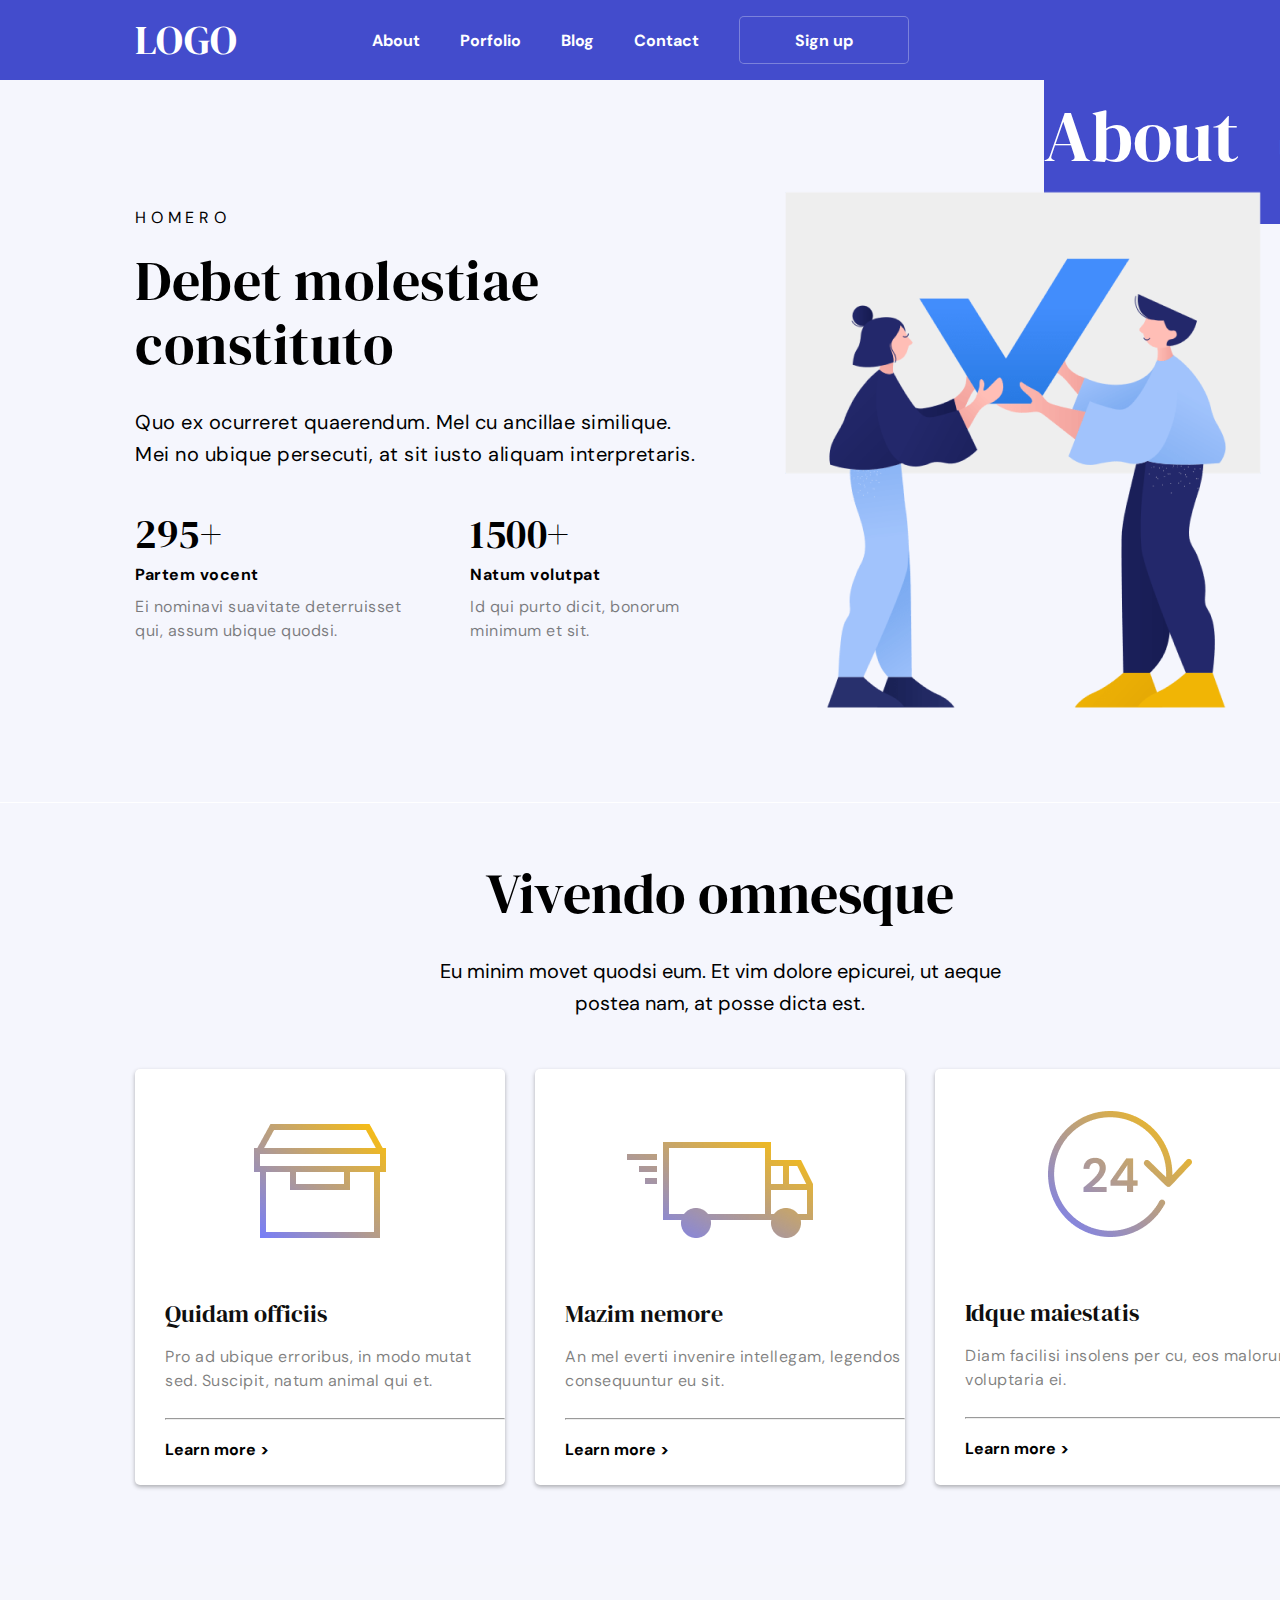
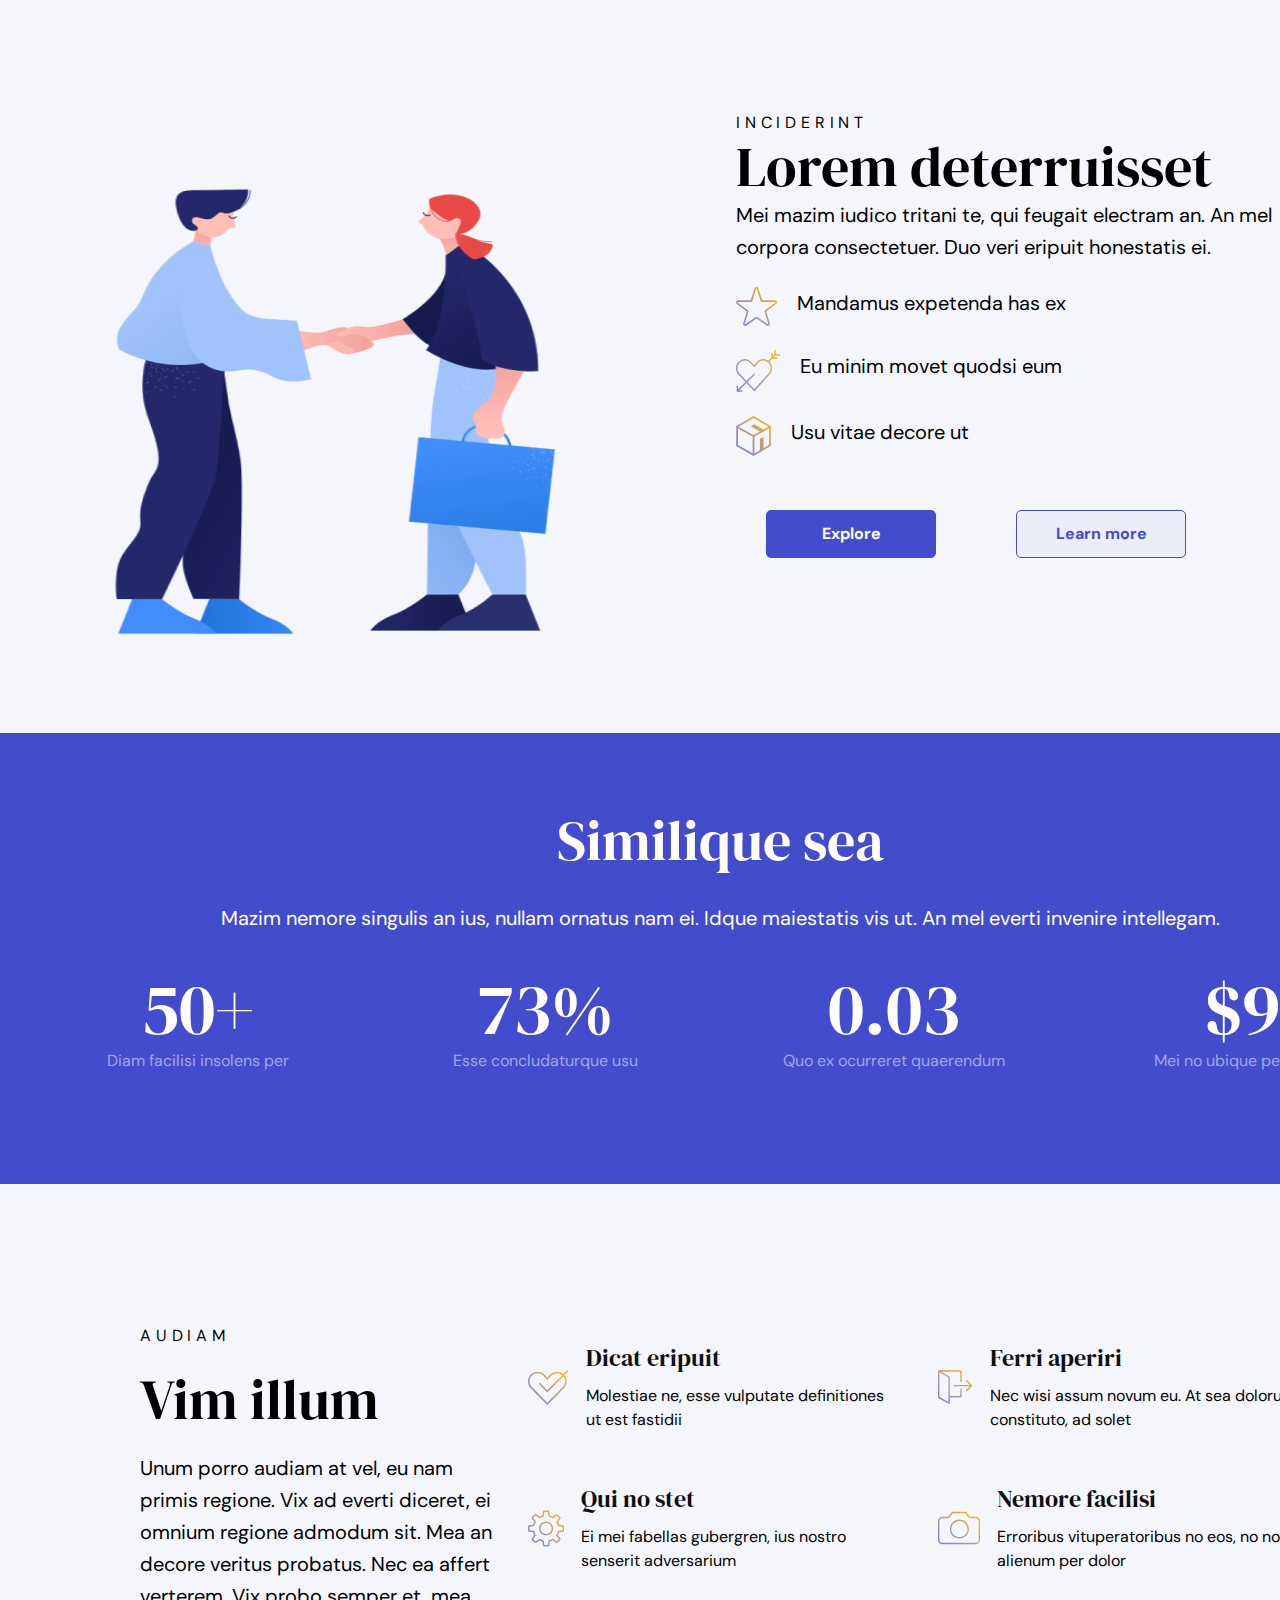
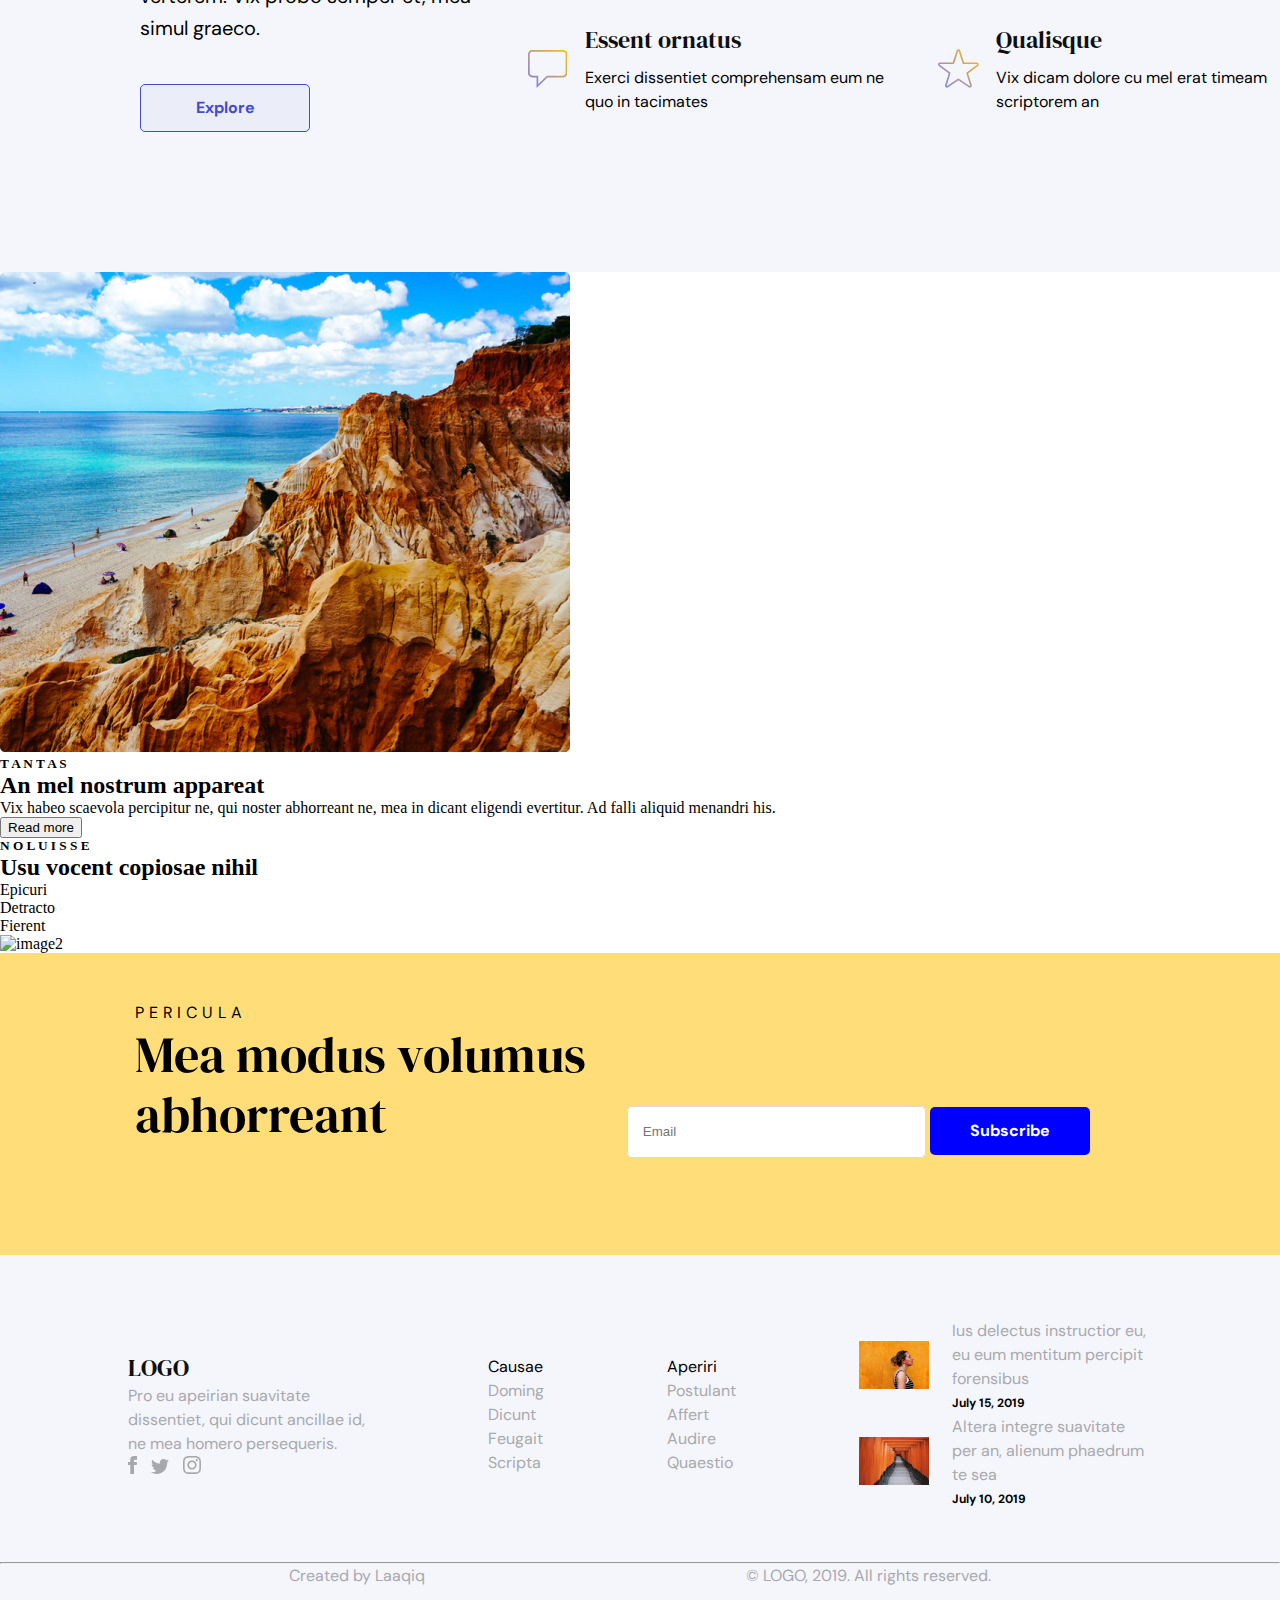
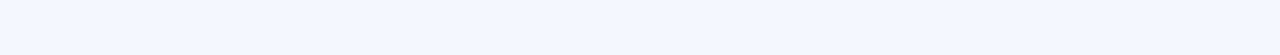
==== commit f78d1d31: "change" ====
--- a/index.html
+++ b/index.html
@@ -1,45 +1,43 @@
 <!DOCTYPE html>
 <html lang="en">
-  <head>
-    <meta charset="UTF-8" />
-    <meta name="viewport" content="width=device-width, initial-scale=1.0" />
-    <link rel="stylesheet" href="/style/index.css" />
-    <link rel="preconnect" href="https://fonts.googleapis.com" />
-    <link rel="preconnect" href="https://fonts.gstatic.com" crossorigin />
-    <link
-      href="https://fonts.googleapis.com/css2?family=DM+Serif+Display&family=Montserrat:wght@400;500&family=Open+Sans&family=Pixelify+Sans&family=Poppins:ital@0;1&family=Roboto+Mono&display=swap"
-      rel="stylesheet"
-    />
-    <link
-      href="https://fonts.googleapis.com/css2?family=DM+Serif+Display&family=DM+Serif+Text&family=Pixelify+Sans&display=swap"
-      rel="stylesheet"
-    />
-    <link
-      href="https://fonts.googleapis.com/css2?family=DM+Sans:opsz@9..40&family=DM+Serif+Display&family=DM+Serif+Text&family=Pixelify+Sans&display=swap"
-      rel="stylesheet"
-    />
-    <link
-      href="https://fonts.googleapis.com/css2?family=Material+Symbols+Outlined:opsz,wght,FILL,GRAD@20..48,100..700,0..1,-50..200"
-      rel="stylesheet "
-    />
-    <link rel=" stylesheet" href="./style/fw28_099/footer.css" />
-    <link rel="stylesheet" href="./style/fw27_088/index.css" />
-    <link rel="stylesheet" href="./style/fw28_206/sec7.css" />
-    <title>gas-scarecrow-3</title>
-  </head>
 
-  <body>
-    <nav>
-      <h3>LOGO</h3>
-      <div>
-        <a href="">About</a>
-        <a href="">Porfolio</a>
-        <a href="">Blog</a>
-        <a href="">Contact</a>
-        <button id="bttn">Sign up</button>
-        <span id="menu" class="material-symbols-outlined"> menu </span>
+<head>
+  <meta charset="UTF-8" />
+  <meta name="viewport" content="width=device-width, initial-scale=1.0" />
+  <link rel="stylesheet" href="/style/index.css" />
+  <link rel="preconnect" href="https://fonts.googleapis.com" />
+  <link rel="preconnect" href="https://fonts.gstatic.com" crossorigin />
+  <link
+    href="https://fonts.googleapis.com/css2?family=DM+Serif+Display&family=Montserrat:wght@400;500&family=Open+Sans&family=Pixelify+Sans&family=Poppins:ital@0;1&family=Roboto+Mono&display=swap"
+    rel="stylesheet" />
+  <link
+    href="https://fonts.googleapis.com/css2?family=DM+Serif+Display&family=DM+Serif+Text&family=Pixelify+Sans&display=swap"
+    rel="stylesheet" />
+  <link
+    href="https://fonts.googleapis.com/css2?family=DM+Sans:opsz@9..40&family=DM+Serif+Display&family=DM+Serif+Text&family=Pixelify+Sans&display=swap"
+    rel="stylesheet" />
+  <link
+    href="https://fonts.googleapis.com/css2?family=Material+Symbols+Outlined:opsz,wght,FILL,GRAD@20..48,100..700,0..1,-50..200"
+    rel="stylesheet " />
+  <link rel=" stylesheet" href="./style/fw28_099/footer.css" />
+  <link rel="stylesheet" href="./style/fw27_088/index.css" />
+  <title>gas-scarecrow-3</title>
+</head>
 
-        <!--   <head>
+<body>
+  <nav>
+    <h3>LOGO</h3>
+    <div>
+      <a href="">About</a>
+      <a href="">Porfolio</a>
+      <a href="">Blog</a>
+      <a href="">Contact</a>
+      <button id="bttn">Sign up</button>
+      <span id="menu" class="material-symbols-outlined">
+        menu
+      </span>
+    </div>
+    <!--   <head>
     <meta charset="UTF-8" />
     <meta name="viewport" content="width=device-width, initial-scale=1.0" />
     <link rel="stylesheet" href="/style/index.css" />
@@ -77,560 +75,427 @@
         <button id="bttn">Sign up</button>
         <span id="menu" class="material-symbols-outlined"> menu </span>
       </div>
-    </nav> -->
-        <!-- About blue section -->
-        <!-- <div class="about">
-      <h1>About</h1>
-      <p>Vivendo offendit persecuti</p> -->
-      </div>
     </nav>
+     About blue section -->
+    <!-- <div class="about">
+        <h1>About</h1>
+        <p>Vivendo offendit persecuti</p> 
+      </div> -->
+    <!-- </nav> -->
     <!-- About blue section -->
     <div class="about">
       <h1>About</h1>
       <p>Vivendo offendit persecuti</p>
     </div>
-    <!-- homero section -->
-    <div class="homero">
+  </nav>
+  <!-- homero section -->
+  <div class="homero">
+    <div>
+      <h5>homero</h5>
+      <h2>Debet molestiae constituto</h2>
+      <p>
+        Quo ex ocurreret quaerendum. Mel cu ancillae similique. Mei no ubique
+        persecuti, at sit iusto aliquam interpretaris.
+      </p>
       <div>
-        <h5>homero</h5>
-        <h2>Debet molestiae constituto</h2>
+        <div>
+          <h3>295+</h3>
+          <p>Partem vocent</p>
+          <p>Ei nominavi suavitate deterruisset qui, assum ubique quodsi.</p>
+        </div>
+        <div>
+          <h3>1500+</h3>
+          <p>Natum volutpat</p>
+          <p>Id qui purto dicit, bonorum minimum et sit.</p>
+        </div>
+      </div>
+    </div>
+    <img src="/img/clip-done.png" alt="" />
+  </div>
+  <!-- Vivendo omnesque -->
+  <div class="vivendo">
+    <h2>Vivendo omnesque</h2>
+    <p>
+      Eu minim movet quodsi eum. Et vim dolore epicurei, ut aeque <br />
+      postea nam, at posse dicta est.
+    </p>
+  </div>
+  <div class="cont1">
+    <div>
+      <img style="margin-top: 55px" src="img/Home.png" alt="" />
+      <h4>Quidam officiis</h4>
+      <p>
+        Pro ad ubique erroribus, in modo mutat sed. Suscipit, natum animal qui
+        et.
+      </p>
+      <hr />
+      <a href="">Learn more ></a>
+    </div>
+    <div>
+      <img style="margin-top: 73px" src="/img/truck.png" alt="" />
+      <h4>Mazim nemore</h4>
+      <p>An mel everti invenire intellegam, legendos consequuntur eu sit.</p>
+      <hr />
+      <a href="">Learn more ></a>
+    </div>
+    <div>
+      <img style="margin-top: 42px" src="/img/24.png" alt="" />
+      <h4>Idque maiestatis</h4>
+      <p>Diam facilisi insolens per cu, eos malorum voluptaria ei.</p>
+      <hr />
+      <a href="">Learn more ></a>
+    </div>
+  </div>
+  <!-- Section 4 beggining -->
+  <div class="section-4">
+    <div class="container">
+      <div>
+        <img src="/img/clip-welcome.png" alt="" />
+      </div>
+      <div>
+        <h5>inciderint</h5>
+        <h2>Lorem deterruisset</h2>
         <p>
-          Quo ex ocurreret quaerendum. Mel cu ancillae similique. Mei no ubique
-          persecuti, at sit iusto aliquam interpretaris.
+          Mei mazim iudico tritani te, qui feugait electram an. An mel corpora
+          consectetuer. Duo veri eripuit honestatis ei.
         </p>
-        <div>
-          <div>
-            <h3>295+</h3>
-            <p>Partem vocent</p>
-            <p>Ei nominavi suavitate deterruisset qui, assum ubique quodsi.</p>
-          </div>
-          <div>
-            <h3>1500+</h3>
-            <p>Natum volutpat</p>
-            <p>Id qui purto dicit, bonorum minimum et sit.</p>
-          </div>
-        </div>
-      </div>
-      <img src="/img/clip-done.png" alt="" />
-    </div>
-    <!-- Vivendo omnesque -->
-    <div class="vivendo">
-      <h2>Vivendo omnesque</h2>
+        <div class="svg-container">
+          <svg xmlns="http://www.w3.org/2000/svg" width="41" height="39" viewBox="0 0 41 39" fill="none">
+            <path fill-rule="evenodd" clip-rule="evenodd"
+              d="M26.24 13.3541L39.0338 13.3541C39.8905 13.3707 40.6414 13.9351 40.9025 14.7568C41.166 15.5701 40.8835 16.4665 40.1978 16.9811L30.2265 24.5005L33.8499 36.3939C34.1002 37.2156 33.8077 38.1036 33.1196 38.6099C32.7685 38.8672 32.3579 39 31.9316 39C31.5243 39 31.1311 38.8755 30.7932 38.6431L20.5005 31.522L10.2087 38.6431C9.52299 39.1245 8.56138 39.1079 7.88396 38.6099C7.19497 38.1036 6.90087 37.2156 7.15118 36.3939L10.7721 24.5005L0.802415 16.9811C0.117557 16.4665 -0.165803 15.5701 0.0969043 14.7568C0.35796 13.9351 1.10891 13.3707 1.96477 13.3541L14.76 13.3541L18.6071 1.34454C18.8879 0.539477 19.6488 0 20.5005 0C21.3506 0 22.1115 0.539477 22.3932 1.34454L26.24 13.3541ZM28.4821 24.4081C28.3805 24.076 28.4978 23.7108 28.7764 23.5033L39.2182 15.6337C39.3389 15.5424 39.3893 15.3847 39.343 15.2435C39.2959 15.0941 39.1636 15.0028 39.0123 14.9945L25.42 14.9945C25.0753 14.9862 24.7141 14.5047 24.6 14.1727L20.8354 1.87853C20.7345 1.58799 20.265 1.58799 20.1658 1.87023L16.4 14.1727C16.2859 14.5047 15.1047 14.9862 14.76 14.9945L1.98635 14.9945C1.8359 15.0028 1.7028 15.1024 1.65734 15.2435C1.61021 15.3847 1.66147 15.5424 1.78299 15.642L12.2223 23.5033C12.5008 23.7108 12.6182 24.076 12.5165 24.4081L8.72293 36.86C8.67912 37.0094 8.73037 37.1671 8.85189 37.2584C9.00317 37.3663 9.10982 37.3663 9.26275 37.2667L20.0319 29.8205C20.1732 29.7209 20.3369 29.6711 20.5006 29.6711C20.6643 29.6711 20.8288 29.7209 20.9693 29.8205L31.7376 37.2667C31.8608 37.3497 32.0286 37.3497 32.1526 37.2584C32.2708 37.1671 32.3229 37.0094 32.2782 36.8683L28.4821 24.4081Z"
+              fill="url(#paint0_linear_0_906)" />
+            <linearGradient id="paint0_linear_0_906" x1="20.5" y1="-19.5" x2="-18.4513" y2="21.4488"
+              gradientUnits="userSpaceOnUse">
+              <stop stop-color="#ffc105" />
+              <stop offset="1" stop-color="#737cff" />
+            </linearGradient>
+          </svg>
+          <p>Mandamus expetenda has ex</p>
+        </div>
+        <div class="svg-container">
+          <svg xmlns="http://www.w3.org/2000/svg" width="44" height="42" viewBox="0 0 44 42" fill="none">
+            <path fill-rule="evenodd" clip-rule="evenodd"
+              d="M38.2301 0H39.6726V3.29719L40.6925 4.31402H44V5.75202H39.6726H39.2501L37.8076 7.19003H41.115V8.62804L36.7876 8.62804H36.3651L33.2768 11.7067C33.3097 11.7429 33.3424 11.7794 33.3749 11.8163C36.9657 15.3674 36.9657 21.3516 33.4013 24.7006L18.2205 41.3911L17.6856 40.8171L10.4377 33.037L3.18798 40.2642H6.49543V41.7022H2.16798H1.74549L1.44674 42L1.14799 41.7022H0.725502V41.281L0.426753 40.9832L0.725502 40.6854V40.2642V35.9502H2.16798V39.2473L9.45539 31.9826L2.70883 24.7406C-0.895092 21.3516 -0.895092 15.3674 2.66195 11.8522C6.05903 7.99827 11.7713 7.98531 14.8213 11.8462L18.1894 15.1324L21.2385 11.86C23.9612 8.39857 28.8178 8.036 32.2233 10.7234L35.3451 7.61121V7.19003V2.87601H36.7876V6.17321L38.2301 4.7352V4.31402V0ZM3.73219 23.7283L10.4755 30.9657L18.051 23.4137L19.071 24.4305L11.4578 32.02L18.2077 39.2645L32.3721 23.6946C35.3766 20.8691 35.3766 15.8215 32.3252 12.8013C29.5013 9.59728 24.8311 9.59728 22.3573 12.7682L22.3164 12.8161L18.2387 17.1926L13.7783 12.8406L13.7134 12.7681C11.24 9.59728 6.56983 9.59728 3.71167 12.8372C0.693939 15.8215 0.693939 20.8691 3.73219 23.7283Z"
+              fill="url(#paint0_linear_0_912)" />
+            <defs>
+              <linearGradient id="paint0_linear_0_912" x1="22" y1="-21" x2="-19.9546" y2="22.9524"
+                gradientUnits="userSpaceOnUse">
+                <stop stop-color="#FFC105" />
+                <stop offset="1" stop-color="#737CFF" />
+              </linearGradient>
+            </defs>
+          </svg>
+          <p>Eu minim movet quodsi eum</p>
+        </div>
+        <div class="svg-container">
+          <svg xmlns="http://www.w3.org/2000/svg" width="35" height="40" viewBox="0 0 35 40" fill="none">
+            <path fill-rule="evenodd" clip-rule="evenodd"
+              d="M17.5086 0L34.8657 10V11.2071L35 11.4496L34.8657 11.5232V30L18.4221 39.4737V39.5455H18.2975L17.5086 40L16.7196 39.5455H16.595V39.4737L0.151384 30V11.4774L0 11.3931L0.151384 11.1239V10L17.5086 0ZM1.97846 12.4951V28.9517L16.595 37.3728V20.6363L1.97846 12.4951ZM16.7452 18.6364L2.54046 10.7245L17.5086 2.10091L32.5056 10.7412L27.3979 13.5411L18.4221 8.18182L14.6784 10.1544L23.9033 15.4545L23.9459 15.4334L18.1028 18.6364H16.7452ZM18.4221 37.3728V20.5371L33.0387 12.5248V28.9517L27.5575 32.1096V20.9091L23.9033 22.7273V34.2149L18.4221 37.3728Z"
+              fill="url(#paint0_linear_0_925)" />
+            <defs>
+              <linearGradient id="paint0_linear_0_925" x1="17.5" y1="-20" x2="-22.146" y2="14.6903"
+                gradientUnits="userSpaceOnUse">
+                <stop stop-color="#FFC105" />
+                <stop offset="1" stop-color="#737CFF" />
+              </linearGradient>
+            </defs>
+          </svg>
+          <p>Usu vitae decore ut</p>
+        </div>
+        <div>
+          <button>Explore</button>
+          <button>Learn more</button>
+        </div>
+      </div>
+    </div>
+  </div>
+  <div class="section-5">
+    <div class="container">
+      <h2>Similique sea</h2>
       <p>
-        Eu minim movet quodsi eum. Et vim dolore epicurei, ut aeque <br />
-        postea nam, at posse dicta est.
+        Mazim nemore singulis an ius, nullam ornatus nam ei. Idque maiestatis
+        vis ut. An mel everti invenire intellegam.
       </p>
-    </div>
-    <div class="cont1">
       <div>
-        <img style="margin-top: 55px" src="img/Home.png" alt="" />
-        <h4>Quidam officiis</h4>
+        <div>
+          <h1>50+</h1>
+          <p>Diam facilisi insolens per</p>
+        </div>
+        <div>
+          <h1>73%</h1>
+          <p>Esse concludaturque usu</p>
+        </div>
+        <div>
+          <h1>0.03</h1>
+          <p>Quo ex ocurreret quaerendum</p>
+        </div>
+        <div>
+          <h1>$9</h1>
+          <p>Mei no ubique persecuti</p>
+        </div>
+      </div>
+    </div>
+  </div>
+  <div class="container section-6">
+    <div class="container">
+      <div class="section-6-left">
+        <h5>audiam</h5>
+        <h2>Vim illum</h2>
         <p>
-          Pro ad ubique erroribus, in modo mutat sed. Suscipit, natum animal qui
-          et.
+          Unum porro audiam at vel, eu nam primis regione. Vix ad everti
+          diceret, ei omnium regione admodum sit. Mea an decore veritus
+          probatus. Nec ea affert verterem. Vix probo semper et, mea simul
+          graeco.
         </p>
-        <hr />
-        <a href="">Learn more ></a>
-      </div>
-      <div>
-        <img style="margin-top: 73px" src="/img/truck.png" alt="" />
-        <h4>Mazim nemore</h4>
-        <p>An mel everti invenire intellegam, legendos consequuntur eu sit.</p>
-        <hr />
-        <a href="">Learn more ></a>
-      </div>
-      <div>
-        <img style="margin-top: 42px" src="/img/24.png" alt="" />
-        <h4>Idque maiestatis</h4>
-        <p>Diam facilisi insolens per cu, eos malorum voluptaria ei.</p>
-        <hr />
-        <a href="">Learn more ></a>
-      </div>
-    </div>
-    <!-- Section 4 beggining -->
-    <div class="section-4">
-      <div class="container">
-        <div>
-          <img src="/img/clip-welcome.png" alt="" />
-        </div>
-        <div>
-          <h5>inciderint</h5>
-          <h2>Lorem deterruisset</h2>
+        <button>Explore</button>
+      </div>
+      <div class="section-6-right">
+        <div>
+          <svg xmlns="http://www.w3.org/2000/svg" width="52" height="45" viewBox="0 0 52 45" fill="none">
+            <path fill-rule="evenodd" clip-rule="evenodd"
+              d="M52 1.42173L50.5812 0L45.497 5.15449C40.654 0.903796 33.3195 1.11055 28.7188 5.77475L24.8813 9.66448L21.0437 5.77469C16.2297 0.894206 8.42234 0.894206 3.60821 5.77475C-1.20274 10.6512 -1.20274 18.557 3.60821 23.4343L24.8813 45L46.1544 23.4343C50.7029 18.8221 50.9503 11.5019 46.8963 6.59603L52 1.42173ZM44.0828 6.58834L24.8813 26.0553L15.3171 16.3592L13.8983 17.7809L24.8813 28.9154L45.4782 8.03372C48.7525 12.1469 48.505 18.1905 44.7356 22.0126L24.8813 42.14L5.02694 22.0125C0.991864 17.9218 0.991864 11.2865 5.02689 7.19657C9.05887 3.10897 15.5931 3.10897 19.625 7.19651L24.172 11.8053L24.8813 12.5243L30.1375 7.19657C33.9584 3.32289 40.0266 3.12017 44.0828 6.58834ZM24.8813 9.66448L25.5906 10.3834H24.172L24.8813 9.66448Z"
+              fill="url(#paint0_linear_0_954)" />
+            <defs>
+              <linearGradient id="paint0_linear_0_954" x1="26" y1="-22.5" x2="-18.5337" y2="28.9612"
+                gradientUnits="userSpaceOnUse">
+                <stop stop-color="#FFC105" />
+                <stop offset="1" stop-color="#737CFF" />
+              </linearGradient>
+            </defs>
+          </svg>
+          <div>
+            <h4>Dicat eripuit</h4>
+            <p>Molestiae ne, esse vulputate definitiones ut est fastidii</p>
+          </div>
+        </div>
+        <div>
+          <svg xmlns="http://www.w3.org/2000/svg" width="49" height="48" viewBox="0 0 49 48" fill="none">
+            <path fill-rule="evenodd" clip-rule="evenodd"
+              d="M2 37.9957L15 45.9949V43.9951V10.5858L2 2.99966V37.9957ZM31.9813 34.9959V27.2627C31.9813 26.7078 32.4325 26.2575 32.9907 26.2575C33.5478 26.2575 34 26.7078 34 27.2627V36.9959C34 37.5518 32.5385 39.0064 31.9813 39.0064H16.9298V46.9947C16.9298 47.3526 16.7381 47.6833 16.4282 47.8633C16.2707 47.9538 16.0961 48 15.9205 48C15.7489 48 15.1544 47.9497 15 47.8633L1.00935 39.9955C0.57634 39.8819 0 38.4676 0 38.0011V1.00526C0 0.450358 0.45118 0 1.00935 0H31.9813C32.5385 0 34 1.45562 34 2.01053V15.9736C34 16.5285 33.5478 16.9789 32.9907 16.9789C32.4325 16.9789 31.9813 16.5285 31.9813 15.9736V4.01053C31.9813 2.90596 31.0859 2.01053 29.9813 2.01053H4.93876L15.9245 8.99899C16.2405 9.17692 16.9298 9.63699 16.9298 9.99888V36.9959H29.9813C31.0859 36.9959 31.9813 36.1004 31.9813 34.9959ZM49 21.9973C49 22.1328 48.9727 22.2644 48.9221 22.3868C48.8705 22.5102 48.7967 22.6205 48.7036 22.7136L41.7164 29.7002C41.5191 29.8985 41.2601 29.9966 41.0012 29.9966C40.7422 29.9966 40.4832 29.8985 40.2859 29.7002C39.8904 29.3057 39.8904 28.6653 40.2859 28.2697L45.5463 23.009H23.0116C22.4522 23.009 22 22.5567 22 21.9973C22 21.4388 22.4522 20.9856 23.0116 20.9856H45.5463L40.2859 15.7249C39.8904 15.3303 39.8904 14.6899 40.2859 14.2943C40.6815 13.8998 41.3208 13.8998 41.7164 14.2943L48.7036 21.282C48.7967 21.3741 48.8705 21.4854 48.9221 21.6088C48.9727 21.7312 49 21.8627 49 21.9973Z"
+              fill="url(#paint0_linear_0_971)" />
+            <defs>
+              <linearGradient id="paint0_linear_0_971" x1="24.5" y1="-24" x2="-23.4898" y2="24.9896"
+                gradientUnits="userSpaceOnUse">
+                <stop stop-color="#FFC105" />
+                <stop offset="1" stop-color="#737CFF" />
+              </linearGradient>
+            </defs>
+          </svg>
+          <div>
+            <h4>Ferri aperiri</h4>
+            <p>
+              Nec wisi assum novum eu. At sea dolorum constituto, ad solet
+            </p>
+          </div>
+        </div>
+        <div>
+          <svg xmlns="http://www.w3.org/2000/svg" width="49" height="49" viewBox="0 0 49 49" fill="none">
+            <path fill-rule="evenodd" clip-rule="evenodd"
+              d="M41.281 27.5815L46.874 26.85C46.9577 26.0561 47 25.2681 47 24.5004C47 23.7326 46.9577 22.9447 46.874 22.1497L41.281 21.4182C40.8668 21.3638 40.5292 21.0605 40.4315 20.6545C40.0334 18.998 39.3784 17.4181 38.4855 15.9602C38.2679 15.6045 38.292 15.1501 38.546 14.8196L41.9865 10.344C40.9978 9.12481 39.8843 8.01043 38.6639 7.02099L34.1895 10.4588C33.8569 10.7137 33.4035 10.7369 33.0487 10.5193C31.5895 9.62456 30.0084 8.96863 28.3496 8.56862C27.9445 8.47089 27.6412 8.13335 27.5867 7.72025L26.8541 2.12721C25.2659 1.95793 23.7432 1.95793 22.155 2.12519L21.4233 7.71622C21.3689 8.12932 21.0656 8.46787 20.6595 8.56459C18.9987 8.96259 17.4155 9.61852 15.9533 10.5132C15.5965 10.7309 15.1441 10.7067 14.8135 10.4528L10.3371 7.01394C9.79594 7.45425 9.26788 7.92479 8.76199 8.4195L8.40525 8.77619C7.91951 9.27292 7.45293 9.79484 7.01456 10.3339L10.454 14.8075C10.708 15.139 10.7321 15.5924 10.5135 15.9481C9.61656 17.4111 8.95951 18.995 8.55943 20.6565C8.46168 21.0625 8.12409 21.3658 7.71091 21.4202L2.11891 22.1517C2.04938 22.8197 2.01008 23.4958 2 24.1719V24.844C2.01008 25.509 2.04938 26.182 2.11791 26.848L7.71091 27.5795C8.12409 27.6339 8.46168 27.9372 8.55943 28.3433C8.95951 30.0058 9.61656 31.5897 10.5135 33.0517C10.7321 33.4083 10.708 33.8617 10.454 34.1922L7.01456 38.6659C7.45293 39.2059 7.92153 39.7299 8.4123 40.2316L8.76905 40.5893C9.2699 41.077 9.79594 41.5465 10.3371 41.9868L14.8135 38.547C15.1441 38.293 15.5976 38.2699 15.9533 38.4865C17.4155 39.3812 18.9987 40.0372 20.6595 40.4362C21.0656 40.5329 21.3689 40.8704 21.4233 41.2845L22.155 46.8756C23.7432 47.0418 25.2659 47.0418 26.8541 46.8735L27.5867 41.2805C27.6412 40.8664 27.9445 40.5289 28.3496 40.4311C30.0084 40.0311 31.5895 39.3752 33.0487 38.4815C33.4045 38.2628 33.859 38.287 34.1895 38.5409L38.6639 41.9798C39.8843 40.9903 40.9978 39.8759 41.9865 38.6558L38.546 34.1801C38.292 33.8497 38.2679 33.3962 38.4855 33.0406C39.3784 31.5816 40.0334 30.0027 40.4315 28.3453C40.5292 27.9392 40.8668 27.6359 41.281 27.5815ZM47.8962 20.2541C48.3464 20.3135 48.7009 20.6659 48.7633 21.115C48.9204 22.2579 49 23.3968 49 24.4994C49 25.6021 48.9204 26.7409 48.7633 27.8829C48.7009 28.332 48.3464 28.6854 47.8962 28.7438L42.204 29.488C41.8122 30.8806 41.2573 32.2199 40.5473 33.4836L44.049 38.0381C44.325 38.3976 44.327 38.8981 44.0541 39.2596C42.6864 41.0671 41.076 42.6782 39.2683 44.0457C38.9067 44.3196 38.4072 44.3176 38.0477 44.0417L33.4935 40.5425C32.2286 41.2534 30.8881 41.8102 29.4943 42.202L28.749 47.8943C28.6896 48.3435 28.3381 48.6989 27.8889 48.7613C26.7438 48.9194 25.6028 49 24.496 49C23.3952 49 22.2602 48.9204 21.1221 48.7634C20.673 48.7019 20.3195 48.3465 20.2611 47.8974L19.5158 42.208C18.1199 41.8163 16.7765 41.2594 15.5085 40.5475L10.9544 44.0477C10.5938 44.3236 10.0943 44.3256 9.73273 44.0528C8.91193 43.4325 8.1143 42.7447 7.36299 42.0096L6.99137 41.637C6.25215 40.8838 5.56731 40.0893 4.94794 39.2707C4.674 38.9092 4.67602 38.4087 4.95197 38.0492L8.45168 33.4967C7.73864 32.2289 7.1807 30.8846 6.78692 29.4859L1.09574 28.7418C0.645558 28.6824 0.291055 28.3299 0.228614 27.8808C0.0916471 26.889 0.0151067 25.8719 0 24.8569V24.1561C0.0151067 23.1269 0.0916471 22.1089 0.228614 21.118C0.291055 20.6689 0.645558 20.3155 1.09574 20.2571L6.78692 19.5119C7.1807 18.1142 7.73864 16.7699 8.45168 15.5012L4.95197 10.9487C4.67602 10.5892 4.674 10.0897 4.94794 9.7272C5.56731 8.90853 6.25215 8.11504 6.98432 7.36787L7.35493 6.9963C8.1143 6.25316 8.91193 5.5664 9.73273 4.9451C10.0953 4.67221 10.5938 4.67423 10.9544 4.95014L15.5085 8.45036C16.7765 7.73844 18.1199 7.18259 19.5158 6.79088L20.2611 1.1015C20.3195 0.651387 20.673 0.296934 21.1221 0.234502C23.4043 -0.0796726 25.6048 -0.0776587 27.8889 0.237523C28.3381 0.299955 28.6896 0.654408 28.749 1.10352L29.4943 6.79591C30.8881 7.18863 32.2286 7.74548 33.4935 8.4564L38.0477 4.95719C38.4072 4.68027 38.9067 4.67926 39.2683 4.95316C41.076 6.32062 42.6864 7.93177 44.0541 9.73928C44.327 10.1008 44.325 10.6012 44.049 10.9597L40.5473 15.5143C41.2573 16.779 41.8122 18.1183 42.204 19.5099L47.8962 20.2541ZM17 24.5C17 28.6353 20.3645 32 24.4995 32C28.6345 32 32 28.6353 32 24.5C32 20.3638 28.6345 17 24.4995 17C20.3645 17 17 20.3638 17 24.5ZM15 24.5C15 19.2617 19.2615 15 24.4995 15C29.7375 15 34 19.2617 34 24.5C34 29.7383 29.7375 34 24.4995 34C19.2615 34 15 29.7383 15 24.5Z"
+              fill="url(#paint0_linear_0_985)" />
+            <defs>
+              <linearGradient id="paint0_linear_0_985" x1="24.5" y1="-24.5" x2="-24.5" y2="24.5"
+                gradientUnits="userSpaceOnUse">
+                <stop stop-color="#FFC105" />
+                <stop offset="1" stop-color="#737CFF" />
+              </linearGradient>
+            </defs>
+          </svg>
+          <div>
+            <h4>Qui no stet</h4>
+            <p>Ei mei fabellas gubergren, ius nostro senserit adversarium</p>
+          </div>
+        </div>
+        <div>
+          <svg xmlns="http://www.w3.org/2000/svg" width="60" height="46" viewBox="0 0 60 46" fill="none">
+            <path fill-rule="evenodd" clip-rule="evenodd"
+              d="M39.9848 0H20.0152L14.6306 7H6.00491C2.68762 7 0 9.68006 0 12.9979V40.0021C0 43.3136 2.6942 46 6.00491 46H53.9951C57.3124 46 60 43.3199 60 40.0021V12.9979C60 9.68636 57.3058 7 53.9951 7H45.3694L39.9848 0ZM14.6306 7H15.6154L14.0301 7.78058L14.6306 7ZM6.00491 9H15.6154L21 2H39L44.3846 9H53.9951C56.2002 9 58 10.7899 58 12.9979V40.0021C58 42.2162 56.2069 44 53.9951 44H6.00491C3.79979 44 2 42.2101 2 40.0021V12.9979C2 10.7838 3.79306 9 6.00491 9ZM30.5 38C23.0442 38 17 31.9558 17 24.5C17 17.0442 23.0442 11 30.5 11C37.9558 11 44 17.0442 44 24.5C44 31.9558 37.9558 38 30.5 38ZM30.5 36C36.8513 36 42 30.8513 42 24.5C42 18.1487 36.8513 13 30.5 13C24.1487 13 19 18.1487 19 24.5C19 30.8513 24.1487 36 30.5 36Z"
+              fill="url(#paint0_linear_0_964)" />
+            <defs>
+              <linearGradient id="paint0_linear_0_964" x1="30" y1="-23" x2="-14.4227" y2="34.9426"
+                gradientUnits="userSpaceOnUse">
+                <stop stop-color="#FFC105" />
+                <stop offset="1" stop-color="#737CFF" />
+              </linearGradient>
+            </defs>
+          </svg>
+          <div>
+            <h4>Nemore facilisi</h4>
+            <p>
+              Erroribus vituperatoribus no eos, no nobis alienum per dolor
+            </p>
+          </div>
+        </div>
+        <div>
+          <svg xmlns="http://www.w3.org/2000/svg" width="54" height="52" viewBox="0 0 54 52" fill="none">
+            <path fill-rule="evenodd" clip-rule="evenodd"
+              d="M11.7391 37.5207V52L26.8154 37.5207H48.1283C51.3723 37.5207 54 34.8995 54 31.659V5.86176C54 2.62474 51.3698 0 48.1283 0H5.87169C2.62766 0 0 2.62119 0 5.86176V31.659C0 34.896 2.63017 37.5207 5.87169 37.5207H11.7391ZM48.1283 35.1757H25.8698L14.087 46.4919V35.1757H5.87169C3.92637 35.1757 2.34783 33.6004 2.34783 31.659V5.86176C2.34783 3.917 3.92366 2.34505 5.87169 2.34505H48.1283C50.0736 2.34505 51.6522 3.92034 51.6522 5.86176V31.659C51.6522 33.6037 50.0763 35.1757 48.1283 35.1757Z"
+              fill="url(#paint0_linear_0_976)" />
+            <defs>
+              <linearGradient id="paint0_linear_0_976" x1="27" y1="-26" x2="-24.963" y2="27.9616"
+                gradientUnits="userSpaceOnUse">
+                <stop stop-color="#FFC105" />
+                <stop offset="1" stop-color="#737CFF" />
+              </linearGradient>
+            </defs>
+          </svg>
+          <div>
+            <h4>Essent ornatus</h4>
+            <p>Exerci dissentiet comprehensam eum ne quo in tacimates</p>
+          </div>
+        </div>
+        <div>
+          <svg xmlns="http://www.w3.org/2000/svg" width="50" height="47" viewBox="0 0 50 47" fill="none">
+            <path fill-rule="evenodd" clip-rule="evenodd"
+              d="M32 16.0934H47.6022C48.647 16.1134 49.5627 16.7936 49.8811 17.7838C50.2025 18.764 49.8579 19.8442 49.0217 20.4644L36.8616 29.5263L41.2803 43.8593C41.5856 44.8495 41.229 45.9198 40.3897 46.5299C39.9616 46.84 39.4608 47 38.941 47C38.4443 47 37.9648 46.85 37.5527 46.5699L25.0006 37.9881L12.4496 46.5699C11.6134 47.15 10.4407 47.13 9.61458 46.5299C8.77435 45.9198 8.41569 44.8495 8.72095 43.8593L13.1367 29.5263L0.978555 20.4644C0.143363 19.8442 -0.202199 18.764 0.118176 17.7838C0.436536 16.7936 1.35233 16.1134 2.39606 16.0934H18L22.6915 1.62034C23.0341 0.650138 23.9619 0 25.0006 0C26.0373 0 26.9652 0.650138 27.3088 1.62034L32 16.0934ZM34.7343 29.4149C34.6103 29.0147 34.7535 28.5745 35.0932 28.3244L47.827 18.8406C47.9742 18.7306 48.0357 18.5405 47.9793 18.3704C47.9218 18.1903 47.7605 18.0803 47.576 18.0703H31C30.5796 18.0603 30.1391 17.48 30 17.0799L25.409 2.26387C25.286 1.91373 24.7134 1.91373 24.5924 2.25387L20 17.0799C19.8609 17.48 18.4204 18.0603 18 18.0703H2.42238C2.2389 18.0803 2.07659 18.2003 2.02114 18.3704C1.96368 18.5405 2.02618 18.7306 2.17438 18.8506L14.9052 28.3244C15.2449 28.5745 15.3881 29.0147 15.2641 29.4149L10.6377 44.421C10.5843 44.6011 10.6468 44.7911 10.795 44.9012C10.9795 45.0312 11.1095 45.0312 11.296 44.9112L24.4291 35.9375C24.6015 35.8175 24.8011 35.7575 25.0007 35.7575C25.2003 35.7575 25.4009 35.8175 25.5723 35.9375L38.7044 44.9112C38.8546 45.0112 39.0592 45.0112 39.2105 44.9012C39.3546 44.7911 39.4181 44.6011 39.3637 44.431L34.7343 29.4149Z"
+              fill="url(#paint0_linear_0_990)" />
+            <defs>
+              <linearGradient id="paint0_linear_0_990" x1="25" y1="-23.5" x2="-21.9102" y2="26.4044"
+                gradientUnits="userSpaceOnUse">
+                <stop stop-color="#FFC105" />
+                <stop offset="1" stop-color="#737CFF" />
+              </linearGradient>
+            </defs>
+          </svg>
+          <div>
+            <h4>Qualisque</h4>
+            <p>Vix dicam dolore cu mel erat timeam scriptorem an</p>
+          </div>
+        </div>
+      </div>
+    </div>
+  </div>
+  <!-- Section 6 end -->
+  <!-- Section 7 beggining -->
+  <div class="container">
+    <div class="sec7">
+      <div><img src="img/Bitmap.jpg" alt="Bitmap" /></div>
+      <div class="content">
+        <div>
+          <h5>T A N T A S</h5>
+        </div>
+        <div>
+          <h2>An mel nostrum appareat</h2>
+        </div>
+        <div>
           <p>
-            Mei mazim iudico tritani te, qui feugait electram an. An mel corpora
-            consectetuer. Duo veri eripuit honestatis ei.
+            Vix habeo scaevola percipitur ne, qui noster abhorreant ne, mea in
+            dicant eligendi evertitur. Ad falli aliquid menandri his.
           </p>
-          <div class="svg-container">
-            <svg
-              xmlns="http://www.w3.org/2000/svg"
-              width="41"
-              height="39"
-              viewBox="0 0 41 39"
-              fill="none"
-            >
-              <path
-                fill-rule="evenodd"
-                clip-rule="evenodd"
-                d="M26.24 13.3541L39.0338 13.3541C39.8905 13.3707 40.6414 13.9351 40.9025 14.7568C41.166 15.5701 40.8835 16.4665 40.1978 16.9811L30.2265 24.5005L33.8499 36.3939C34.1002 37.2156 33.8077 38.1036 33.1196 38.6099C32.7685 38.8672 32.3579 39 31.9316 39C31.5243 39 31.1311 38.8755 30.7932 38.6431L20.5005 31.522L10.2087 38.6431C9.52299 39.1245 8.56138 39.1079 7.88396 38.6099C7.19497 38.1036 6.90087 37.2156 7.15118 36.3939L10.7721 24.5005L0.802415 16.9811C0.117557 16.4665 -0.165803 15.5701 0.0969043 14.7568C0.35796 13.9351 1.10891 13.3707 1.96477 13.3541L14.76 13.3541L18.6071 1.34454C18.8879 0.539477 19.6488 0 20.5005 0C21.3506 0 22.1115 0.539477 22.3932 1.34454L26.24 13.3541ZM28.4821 24.4081C28.3805 24.076 28.4978 23.7108 28.7764 23.5033L39.2182 15.6337C39.3389 15.5424 39.3893 15.3847 39.343 15.2435C39.2959 15.0941 39.1636 15.0028 39.0123 14.9945L25.42 14.9945C25.0753 14.9862 24.7141 14.5047 24.6 14.1727L20.8354 1.87853C20.7345 1.58799 20.265 1.58799 20.1658 1.87023L16.4 14.1727C16.2859 14.5047 15.1047 14.9862 14.76 14.9945L1.98635 14.9945C1.8359 15.0028 1.7028 15.1024 1.65734 15.2435C1.61021 15.3847 1.66147 15.5424 1.78299 15.642L12.2223 23.5033C12.5008 23.7108 12.6182 24.076 12.5165 24.4081L8.72293 36.86C8.67912 37.0094 8.73037 37.1671 8.85189 37.2584C9.00317 37.3663 9.10982 37.3663 9.26275 37.2667L20.0319 29.8205C20.1732 29.7209 20.3369 29.6711 20.5006 29.6711C20.6643 29.6711 20.8288 29.7209 20.9693 29.8205L31.7376 37.2667C31.8608 37.3497 32.0286 37.3497 32.1526 37.2584C32.2708 37.1671 32.3229 37.0094 32.2782 36.8683L28.4821 24.4081Z"
-                fill="url(#paint0_linear_0_906)"
-              />
-              <linearGradient
-                id="paint0_linear_0_906"
-                x1="20.5"
-                y1="-19.5"
-                x2="-18.4513"
-                y2="21.4488"
-                gradientUnits="userSpaceOnUse"
-              >
-                <stop stop-color="#ffc105" />
-                <stop offset="1" stop-color="#737cff" />
-              </linearGradient>
-            </svg>
-            <p>Mandamus expetenda has ex</p>
-          </div>
-          <div class="svg-container">
-            <svg
-              xmlns="http://www.w3.org/2000/svg"
-              width="44"
-              height="42"
-              viewBox="0 0 44 42"
-              fill="none"
-            >
-              <path
-                fill-rule="evenodd"
-                clip-rule="evenodd"
-                d="M38.2301 0H39.6726V3.29719L40.6925 4.31402H44V5.75202H39.6726H39.2501L37.8076 7.19003H41.115V8.62804L36.7876 8.62804H36.3651L33.2768 11.7067C33.3097 11.7429 33.3424 11.7794 33.3749 11.8163C36.9657 15.3674 36.9657 21.3516 33.4013 24.7006L18.2205 41.3911L17.6856 40.8171L10.4377 33.037L3.18798 40.2642H6.49543V41.7022H2.16798H1.74549L1.44674 42L1.14799 41.7022H0.725502V41.281L0.426753 40.9832L0.725502 40.6854V40.2642V35.9502H2.16798V39.2473L9.45539 31.9826L2.70883 24.7406C-0.895092 21.3516 -0.895092 15.3674 2.66195 11.8522C6.05903 7.99827 11.7713 7.98531 14.8213 11.8462L18.1894 15.1324L21.2385 11.86C23.9612 8.39857 28.8178 8.036 32.2233 10.7234L35.3451 7.61121V7.19003V2.87601H36.7876V6.17321L38.2301 4.7352V4.31402V0ZM3.73219 23.7283L10.4755 30.9657L18.051 23.4137L19.071 24.4305L11.4578 32.02L18.2077 39.2645L32.3721 23.6946C35.3766 20.8691 35.3766 15.8215 32.3252 12.8013C29.5013 9.59728 24.8311 9.59728 22.3573 12.7682L22.3164 12.8161L18.2387 17.1926L13.7783 12.8406L13.7134 12.7681C11.24 9.59728 6.56983 9.59728 3.71167 12.8372C0.693939 15.8215 0.693939 20.8691 3.73219 23.7283Z"
-                fill="url(#paint0_linear_0_912)"
-              />
-              <defs>
-                <linearGradient
-                  id="paint0_linear_0_912"
-                  x1="22"
-                  y1="-21"
-                  x2="-19.9546"
-                  y2="22.9524"
-                  gradientUnits="userSpaceOnUse"
-                >
-                  <stop stop-color="#FFC105" />
-                  <stop offset="1" stop-color="#737CFF" />
-                </linearGradient>
-              </defs>
-            </svg>
-            <p>Eu minim movet quodsi eum</p>
-          </div>
-          <div class="svg-container">
-            <svg
-              xmlns="http://www.w3.org/2000/svg"
-              width="35"
-              height="40"
-              viewBox="0 0 35 40"
-              fill="none"
-            >
-              <path
-                fill-rule="evenodd"
-                clip-rule="evenodd"
-                d="M17.5086 0L34.8657 10V11.2071L35 11.4496L34.8657 11.5232V30L18.4221 39.4737V39.5455H18.2975L17.5086 40L16.7196 39.5455H16.595V39.4737L0.151384 30V11.4774L0 11.3931L0.151384 11.1239V10L17.5086 0ZM1.97846 12.4951V28.9517L16.595 37.3728V20.6363L1.97846 12.4951ZM16.7452 18.6364L2.54046 10.7245L17.5086 2.10091L32.5056 10.7412L27.3979 13.5411L18.4221 8.18182L14.6784 10.1544L23.9033 15.4545L23.9459 15.4334L18.1028 18.6364H16.7452ZM18.4221 37.3728V20.5371L33.0387 12.5248V28.9517L27.5575 32.1096V20.9091L23.9033 22.7273V34.2149L18.4221 37.3728Z"
-                fill="url(#paint0_linear_0_925)"
-              />
-              <defs>
-                <linearGradient
-                  id="paint0_linear_0_925"
-                  x1="17.5"
-                  y1="-20"
-                  x2="-22.146"
-                  y2="14.6903"
-                  gradientUnits="userSpaceOnUse"
-                >
-                  <stop stop-color="#FFC105" />
-                  <stop offset="1" stop-color="#737CFF" />
-                </linearGradient>
-              </defs>
-            </svg>
-            <p>Usu vitae decore ut</p>
-          </div>
-          <div>
-            <button>Explore</button>
-            <button>Learn more</button>
-          </div>
-        </div>
-      </div>
-    </div>
-    <div class="section-5">
-      <div class="container">
-        <h2>Similique sea</h2>
-        <p>
-          Mazim nemore singulis an ius, nullam ornatus nam ei. Idque maiestatis
-          vis ut. An mel everti invenire intellegam.
-        </p>
-        <div>
-          <div>
-            <h1>50+</h1>
-            <p>Diam facilisi insolens per</p>
-          </div>
-          <div>
-            <h1>73%</h1>
-            <p>Esse concludaturque usu</p>
-          </div>
-          <div>
-            <h1>0.03</h1>
-            <p>Quo ex ocurreret quaerendum</p>
-          </div>
-          <div>
-            <h1>$9</h1>
-            <p>Mei no ubique persecuti</p>
-          </div>
-        </div>
-      </div>
-    </div>
-    <div class="section-6">
-      <div class="container">
-        <div class="section-6-left">
-          <h5>audiam</h5>
-          <h2>Vim illum</h2>
+        </div>
+        <div><button>Read more</button></div>
+      </div>
+    </div>
+    <!-- Section-8 -->
+    <div class="sec8">
+      <div class="contents">
+        <div>
+          <h5>N O L U I S S E</h5>
+        </div>
+        <div>
+          <h2>Usu vocent copiosae nihil</h2>
+        </div>
+
+        <div id="percent">
+          <div>Epicuri</div>
+          <div>
+            <div></div>
+          </div>
+          <div>Detracto</div>
+          <div>
+            <div></div>
+          </div>
+          <div>Fierent</div>
+          <div>
+            <div></div>
+          </div>
+        </div>
+      </div>
+      <div><img src="img/clip-uploading.jpg" alt="image2" /></div>
+    </div>
+  </div>
+
+  <!-- Section 8 end -->
+  <!--  Footer Part  -->
+  <footer>
+    <!-- First Part Of Footer -->
+    <div class="footer1st">
+      <!-- Inside Footer1st one div -->
+      <div id="subfooter">
+        <!--  Inside subfooter two div -->
+        <!-- First part  -->
+        <div class="subfooterfirst">
+          <h5>pericula</h5>
+          <h2>Mea modus volumus abhorreant</h2>
+        </div>
+        <!-- Second part -->
+        <div class="subfootersecond">
+          <input type="email" placeholder="Email" />
+          <!-- <input type="Subscribe" placeholder="Subscribe"> -->
+          <button id="bttn1">Subscribe</button>
+        </div>
+      </div>
+    </div>
+    <!-- Second Part Of Footer -->
+    <div class="footer2nd">
+      <div class="footer2ndpart">
+        <div>
+          <h4>LOGO</h4>
           <p>
-            Unum porro audiam at vel, eu nam primis regione. Vix ad everti
-            diceret, ei omnium regione admodum sit. Mea an decore veritus
-            probatus. Nec ea affert verterem. Vix probo semper et, mea simul
-            graeco.
+            Pro eu apeirian suavitate dissentiet, qui dicunt ancillae id, ne
+            mea homero persequeris.
           </p>
-          <button>Explore</button>
-        </div>
-        <div class="section-6-right">
-          <div>
-            <svg
-              xmlns="http://www.w3.org/2000/svg"
-              width="52"
-              height="45"
-              viewBox="0 0 52 45"
-              fill="none"
-            >
-              <path
-                fill-rule="evenodd"
-                clip-rule="evenodd"
-                d="M52 1.42173L50.5812 0L45.497 5.15449C40.654 0.903796 33.3195 1.11055 28.7188 5.77475L24.8813 9.66448L21.0437 5.77469C16.2297 0.894206 8.42234 0.894206 3.60821 5.77475C-1.20274 10.6512 -1.20274 18.557 3.60821 23.4343L24.8813 45L46.1544 23.4343C50.7029 18.8221 50.9503 11.5019 46.8963 6.59603L52 1.42173ZM44.0828 6.58834L24.8813 26.0553L15.3171 16.3592L13.8983 17.7809L24.8813 28.9154L45.4782 8.03372C48.7525 12.1469 48.505 18.1905 44.7356 22.0126L24.8813 42.14L5.02694 22.0125C0.991864 17.9218 0.991864 11.2865 5.02689 7.19657C9.05887 3.10897 15.5931 3.10897 19.625 7.19651L24.172 11.8053L24.8813 12.5243L30.1375 7.19657C33.9584 3.32289 40.0266 3.12017 44.0828 6.58834ZM24.8813 9.66448L25.5906 10.3834H24.172L24.8813 9.66448Z"
-                fill="url(#paint0_linear_0_954)"
-              />
-              <defs>
-                <linearGradient
-                  id="paint0_linear_0_954"
-                  x1="26"
-                  y1="-22.5"
-                  x2="-18.5337"
-                  y2="28.9612"
-                  gradientUnits="userSpaceOnUse"
-                >
-                  <stop stop-color="#FFC105" />
-                  <stop offset="1" stop-color="#737CFF" />
-                </linearGradient>
-              </defs>
-            </svg>
+          <div class="social-media">
+            <img src="./img/facebook.svg" alt="error" />
+            <img src="./img/Bitmap.svg" alt="Logo" />
+            <img src="./img/camera.svg" alt="Logo" />
+          </div>
+        </div>
+        <div>
+          <h5>Causae</h5>
+          <p>Doming</p>
+          <p>Dicunt</p>
+          <p>Feugait</p>
+          <p>Scripta</p>
+        </div>
+        <div>
+          <h5>Aperiri</h5>
+          <p>Postulant</p>
+          <p>Affert</p>
+          <p>Audire</p>
+          <p>Quaestio</p>
+        </div>
+        <div>
+          <div class="conform">
             <div>
-              <h4>Dicat eripuit</h4>
-              <p>Molestiae ne, esse vulputate definitiones ut est fastidii</p>
+              <img src="img/gilr.png" alt="error" />
             </div>
-          </div>
-          <div>
-            <svg
-              xmlns="http://www.w3.org/2000/svg"
-              width="49"
-              height="48"
-              viewBox="0 0 49 48"
-              fill="none"
-            >
-              <path
-                fill-rule="evenodd"
-                clip-rule="evenodd"
-                d="M2 37.9957L15 45.9949V43.9951V10.5858L2 2.99966V37.9957ZM31.9813 34.9959V27.2627C31.9813 26.7078 32.4325 26.2575 32.9907 26.2575C33.5478 26.2575 34 26.7078 34 27.2627V36.9959C34 37.5518 32.5385 39.0064 31.9813 39.0064H16.9298V46.9947C16.9298 47.3526 16.7381 47.6833 16.4282 47.8633C16.2707 47.9538 16.0961 48 15.9205 48C15.7489 48 15.1544 47.9497 15 47.8633L1.00935 39.9955C0.57634 39.8819 0 38.4676 0 38.0011V1.00526C0 0.450358 0.45118 0 1.00935 0H31.9813C32.5385 0 34 1.45562 34 2.01053V15.9736C34 16.5285 33.5478 16.9789 32.9907 16.9789C32.4325 16.9789 31.9813 16.5285 31.9813 15.9736V4.01053C31.9813 2.90596 31.0859 2.01053 29.9813 2.01053H4.93876L15.9245 8.99899C16.2405 9.17692 16.9298 9.63699 16.9298 9.99888V36.9959H29.9813C31.0859 36.9959 31.9813 36.1004 31.9813 34.9959ZM49 21.9973C49 22.1328 48.9727 22.2644 48.9221 22.3868C48.8705 22.5102 48.7967 22.6205 48.7036 22.7136L41.7164 29.7002C41.5191 29.8985 41.2601 29.9966 41.0012 29.9966C40.7422 29.9966 40.4832 29.8985 40.2859 29.7002C39.8904 29.3057 39.8904 28.6653 40.2859 28.2697L45.5463 23.009H23.0116C22.4522 23.009 22 22.5567 22 21.9973C22 21.4388 22.4522 20.9856 23.0116 20.9856H45.5463L40.2859 15.7249C39.8904 15.3303 39.8904 14.6899 40.2859 14.2943C40.6815 13.8998 41.3208 13.8998 41.7164 14.2943L48.7036 21.282C48.7967 21.3741 48.8705 21.4854 48.9221 21.6088C48.9727 21.7312 49 21.8627 49 21.9973Z"
-                fill="url(#paint0_linear_0_971)"
-              />
-              <defs>
-                <linearGradient
-                  id="paint0_linear_0_971"
-                  x1="24.5"
-                  y1="-24"
-                  x2="-23.4898"
-                  y2="24.9896"
-                  gradientUnits="userSpaceOnUse"
-                >
-                  <stop stop-color="#FFC105" />
-                  <stop offset="1" stop-color="#737CFF" />
-                </linearGradient>
-              </defs>
-            </svg>
             <div>
-              <h4>Ferri aperiri</h4>
               <p>
-                Nec wisi assum novum eu. At sea dolorum constituto, ad solet
+                Ius delectus instructior eu, eu eum mentitum percipit
+                forensibus
               </p>
+              <p id="data1">July 15, 2019</p>
             </div>
           </div>
-          <div>
-            <svg
-              xmlns="http://www.w3.org/2000/svg"
-              width="49"
-              height="49"
-              viewBox="0 0 49 49"
-              fill="none"
-            >
-              <path
-                fill-rule="evenodd"
-                clip-rule="evenodd"
-                d="M41.281 27.5815L46.874 26.85C46.9577 26.0561 47 25.2681 47 24.5004C47 23.7326 46.9577 22.9447 46.874 22.1497L41.281 21.4182C40.8668 21.3638 40.5292 21.0605 40.4315 20.6545C40.0334 18.998 39.3784 17.4181 38.4855 15.9602C38.2679 15.6045 38.292 15.1501 38.546 14.8196L41.9865 10.344C40.9978 9.12481 39.8843 8.01043 38.6639 7.02099L34.1895 10.4588C33.8569 10.7137 33.4035 10.7369 33.0487 10.5193C31.5895 9.62456 30.0084 8.96863 28.3496 8.56862C27.9445 8.47089 27.6412 8.13335 27.5867 7.72025L26.8541 2.12721C25.2659 1.95793 23.7432 1.95793 22.155 2.12519L21.4233 7.71622C21.3689 8.12932 21.0656 8.46787 20.6595 8.56459C18.9987 8.96259 17.4155 9.61852 15.9533 10.5132C15.5965 10.7309 15.1441 10.7067 14.8135 10.4528L10.3371 7.01394C9.79594 7.45425 9.26788 7.92479 8.76199 8.4195L8.40525 8.77619C7.91951 9.27292 7.45293 9.79484 7.01456 10.3339L10.454 14.8075C10.708 15.139 10.7321 15.5924 10.5135 15.9481C9.61656 17.4111 8.95951 18.995 8.55943 20.6565C8.46168 21.0625 8.12409 21.3658 7.71091 21.4202L2.11891 22.1517C2.04938 22.8197 2.01008 23.4958 2 24.1719V24.844C2.01008 25.509 2.04938 26.182 2.11791 26.848L7.71091 27.5795C8.12409 27.6339 8.46168 27.9372 8.55943 28.3433C8.95951 30.0058 9.61656 31.5897 10.5135 33.0517C10.7321 33.4083 10.708 33.8617 10.454 34.1922L7.01456 38.6659C7.45293 39.2059 7.92153 39.7299 8.4123 40.2316L8.76905 40.5893C9.2699 41.077 9.79594 41.5465 10.3371 41.9868L14.8135 38.547C15.1441 38.293 15.5976 38.2699 15.9533 38.4865C17.4155 39.3812 18.9987 40.0372 20.6595 40.4362C21.0656 40.5329 21.3689 40.8704 21.4233 41.2845L22.155 46.8756C23.7432 47.0418 25.2659 47.0418 26.8541 46.8735L27.5867 41.2805C27.6412 40.8664 27.9445 40.5289 28.3496 40.4311C30.0084 40.0311 31.5895 39.3752 33.0487 38.4815C33.4045 38.2628 33.859 38.287 34.1895 38.5409L38.6639 41.9798C39.8843 40.9903 40.9978 39.8759 41.9865 38.6558L38.546 34.1801C38.292 33.8497 38.2679 33.3962 38.4855 33.0406C39.3784 31.5816 40.0334 30.0027 40.4315 28.3453C40.5292 27.9392 40.8668 27.6359 41.281 27.5815ZM47.8962 20.2541C48.3464 20.3135 48.7009 20.6659 48.7633 21.115C48.9204 22.2579 49 23.3968 49 24.4994C49 25.6021 48.9204 26.7409 48.7633 27.8829C48.7009 28.332 48.3464 28.6854 47.8962 28.7438L42.204 29.488C41.8122 30.8806 41.2573 32.2199 40.5473 33.4836L44.049 38.0381C44.325 38.3976 44.327 38.8981 44.0541 39.2596C42.6864 41.0671 41.076 42.6782 39.2683 44.0457C38.9067 44.3196 38.4072 44.3176 38.0477 44.0417L33.4935 40.5425C32.2286 41.2534 30.8881 41.8102 29.4943 42.202L28.749 47.8943C28.6896 48.3435 28.3381 48.6989 27.8889 48.7613C26.7438 48.9194 25.6028 49 24.496 49C23.3952 49 22.2602 48.9204 21.1221 48.7634C20.673 48.7019 20.3195 48.3465 20.2611 47.8974L19.5158 42.208C18.1199 41.8163 16.7765 41.2594 15.5085 40.5475L10.9544 44.0477C10.5938 44.3236 10.0943 44.3256 9.73273 44.0528C8.91193 43.4325 8.1143 42.7447 7.36299 42.0096L6.99137 41.637C6.25215 40.8838 5.56731 40.0893 4.94794 39.2707C4.674 38.9092 4.67602 38.4087 4.95197 38.0492L8.45168 33.4967C7.73864 32.2289 7.1807 30.8846 6.78692 29.4859L1.09574 28.7418C0.645558 28.6824 0.291055 28.3299 0.228614 27.8808C0.0916471 26.889 0.0151067 25.8719 0 24.8569V24.1561C0.0151067 23.1269 0.0916471 22.1089 0.228614 21.118C0.291055 20.6689 0.645558 20.3155 1.09574 20.2571L6.78692 19.5119C7.1807 18.1142 7.73864 16.7699 8.45168 15.5012L4.95197 10.9487C4.67602 10.5892 4.674 10.0897 4.94794 9.7272C5.56731 8.90853 6.25215 8.11504 6.98432 7.36787L7.35493 6.9963C8.1143 6.25316 8.91193 5.5664 9.73273 4.9451C10.0953 4.67221 10.5938 4.67423 10.9544 4.95014L15.5085 8.45036C16.7765 7.73844 18.1199 7.18259 19.5158 6.79088L20.2611 1.1015C20.3195 0.651387 20.673 0.296934 21.1221 0.234502C23.4043 -0.0796726 25.6048 -0.0776587 27.8889 0.237523C28.3381 0.299955 28.6896 0.654408 28.749 1.10352L29.4943 6.79591C30.8881 7.18863 32.2286 7.74548 33.4935 8.4564L38.0477 4.95719C38.4072 4.68027 38.9067 4.67926 39.2683 4.95316C41.076 6.32062 42.6864 7.93177 44.0541 9.73928C44.327 10.1008 44.325 10.6012 44.049 10.9597L40.5473 15.5143C41.2573 16.779 41.8122 18.1183 42.204 19.5099L47.8962 20.2541ZM17 24.5C17 28.6353 20.3645 32 24.4995 32C28.6345 32 32 28.6353 32 24.5C32 20.3638 28.6345 17 24.4995 17C20.3645 17 17 20.3638 17 24.5ZM15 24.5C15 19.2617 19.2615 15 24.4995 15C29.7375 15 34 19.2617 34 24.5C34 29.7383 29.7375 34 24.4995 34C19.2615 34 15 29.7383 15 24.5Z"
-                fill="url(#paint0_linear_0_985)"
-              />
-              <defs>
-                <linearGradient
-                  id="paint0_linear_0_985"
-                  x1="24.5"
-                  y1="-24.5"
-                  x2="-24.5"
-                  y2="24.5"
-                  gradientUnits="userSpaceOnUse"
-                >
-                  <stop stop-color="#FFC105" />
-                  <stop offset="1" stop-color="#737CFF" />
-                </linearGradient>
-              </defs>
-            </svg>
+          <div class="conform">
             <div>
-              <h4>Qui no stet</h4>
-              <p>Ei mei fabellas gubergren, ius nostro senserit adversarium</p>
+              <img src="img/road.jpeg" alt="error" />
             </div>
-          </div>
-          <div>
-            <svg
-              xmlns="http://www.w3.org/2000/svg"
-              width="60"
-              height="46"
-              viewBox="0 0 60 46"
-              fill="none"
-            >
-              <path
-                fill-rule="evenodd"
-                clip-rule="evenodd"
-                d="M39.9848 0H20.0152L14.6306 7H6.00491C2.68762 7 0 9.68006 0 12.9979V40.0021C0 43.3136 2.6942 46 6.00491 46H53.9951C57.3124 46 60 43.3199 60 40.0021V12.9979C60 9.68636 57.3058 7 53.9951 7H45.3694L39.9848 0ZM14.6306 7H15.6154L14.0301 7.78058L14.6306 7ZM6.00491 9H15.6154L21 2H39L44.3846 9H53.9951C56.2002 9 58 10.7899 58 12.9979V40.0021C58 42.2162 56.2069 44 53.9951 44H6.00491C3.79979 44 2 42.2101 2 40.0021V12.9979C2 10.7838 3.79306 9 6.00491 9ZM30.5 38C23.0442 38 17 31.9558 17 24.5C17 17.0442 23.0442 11 30.5 11C37.9558 11 44 17.0442 44 24.5C44 31.9558 37.9558 38 30.5 38ZM30.5 36C36.8513 36 42 30.8513 42 24.5C42 18.1487 36.8513 13 30.5 13C24.1487 13 19 18.1487 19 24.5C19 30.8513 24.1487 36 30.5 36Z"
-                fill="url(#paint0_linear_0_964)"
-              />
-              <defs>
-                <linearGradient
-                  id="paint0_linear_0_964"
-                  x1="30"
-                  y1="-23"
-                  x2="-14.4227"
-                  y2="34.9426"
-                  gradientUnits="userSpaceOnUse"
-                >
-                  <stop stop-color="#FFC105" />
-                  <stop offset="1" stop-color="#737CFF" />
-                </linearGradient>
-              </defs>
-            </svg>
             <div>
-              <h4>Nemore facilisi</h4>
-              <p>
-                Erroribus vituperatoribus no eos, no nobis alienum per dolor
-              </p>
+              <p>Altera integre suavitate per an, alienum phaedrum te sea</p>
+              <p id="data2">July 10, 2019</p>
             </div>
           </div>
-          <div>
-            <svg
-              xmlns="http://www.w3.org/2000/svg"
-              width="54"
-              height="52"
-              viewBox="0 0 54 52"
-              fill="none"
-            >
-              <path
-                fill-rule="evenodd"
-                clip-rule="evenodd"
-                d="M11.7391 37.5207V52L26.8154 37.5207H48.1283C51.3723 37.5207 54 34.8995 54 31.659V5.86176C54 2.62474 51.3698 0 48.1283 0H5.87169C2.62766 0 0 2.62119 0 5.86176V31.659C0 34.896 2.63017 37.5207 5.87169 37.5207H11.7391ZM48.1283 35.1757H25.8698L14.087 46.4919V35.1757H5.87169C3.92637 35.1757 2.34783 33.6004 2.34783 31.659V5.86176C2.34783 3.917 3.92366 2.34505 5.87169 2.34505H48.1283C50.0736 2.34505 51.6522 3.92034 51.6522 5.86176V31.659C51.6522 33.6037 50.0763 35.1757 48.1283 35.1757Z"
-                fill="url(#paint0_linear_0_976)"
-              />
-              <defs>
-                <linearGradient
-                  id="paint0_linear_0_976"
-                  x1="27"
-                  y1="-26"
-                  x2="-24.963"
-                  y2="27.9616"
-                  gradientUnits="userSpaceOnUse"
-                >
-                  <stop stop-color="#FFC105" />
-                  <stop offset="1" stop-color="#737CFF" />
-                </linearGradient>
-              </defs>
-            </svg>
-            <div>
-              <h4>Essent ornatus</h4>
-              <p>Exerci dissentiet comprehensam eum ne quo in tacimates</p>
-            </div>
-          </div>
-          <div>
-            <svg
-              xmlns="http://www.w3.org/2000/svg"
-              width="50"
-              height="47"
-              viewBox="0 0 50 47"
-              fill="none"
-            >
-              <path
-                fill-rule="evenodd"
-                clip-rule="evenodd"
-                d="M32 16.0934H47.6022C48.647 16.1134 49.5627 16.7936 49.8811 17.7838C50.2025 18.764 49.8579 19.8442 49.0217 20.4644L36.8616 29.5263L41.2803 43.8593C41.5856 44.8495 41.229 45.9198 40.3897 46.5299C39.9616 46.84 39.4608 47 38.941 47C38.4443 47 37.9648 46.85 37.5527 46.5699L25.0006 37.9881L12.4496 46.5699C11.6134 47.15 10.4407 47.13 9.61458 46.5299C8.77435 45.9198 8.41569 44.8495 8.72095 43.8593L13.1367 29.5263L0.978555 20.4644C0.143363 19.8442 -0.202199 18.764 0.118176 17.7838C0.436536 16.7936 1.35233 16.1134 2.39606 16.0934H18L22.6915 1.62034C23.0341 0.650138 23.9619 0 25.0006 0C26.0373 0 26.9652 0.650138 27.3088 1.62034L32 16.0934ZM34.7343 29.4149C34.6103 29.0147 34.7535 28.5745 35.0932 28.3244L47.827 18.8406C47.9742 18.7306 48.0357 18.5405 47.9793 18.3704C47.9218 18.1903 47.7605 18.0803 47.576 18.0703H31C30.5796 18.0603 30.1391 17.48 30 17.0799L25.409 2.26387C25.286 1.91373 24.7134 1.91373 24.5924 2.25387L20 17.0799C19.8609 17.48 18.4204 18.0603 18 18.0703H2.42238C2.2389 18.0803 2.07659 18.2003 2.02114 18.3704C1.96368 18.5405 2.02618 18.7306 2.17438 18.8506L14.9052 28.3244C15.2449 28.5745 15.3881 29.0147 15.2641 29.4149L10.6377 44.421C10.5843 44.6011 10.6468 44.7911 10.795 44.9012C10.9795 45.0312 11.1095 45.0312 11.296 44.9112L24.4291 35.9375C24.6015 35.8175 24.8011 35.7575 25.0007 35.7575C25.2003 35.7575 25.4009 35.8175 25.5723 35.9375L38.7044 44.9112C38.8546 45.0112 39.0592 45.0112 39.2105 44.9012C39.3546 44.7911 39.4181 44.6011 39.3637 44.431L34.7343 29.4149Z"
-                fill="url(#paint0_linear_0_990)"
-              />
-              <defs>
-                <linearGradient
-                  id="paint0_linear_0_990"
-                  x1="25"
-                  y1="-23.5"
-                  x2="-21.9102"
-                  y2="26.4044"
-                  gradientUnits="userSpaceOnUse"
-                >
-                  <stop stop-color="#FFC105" />
-                  <stop offset="1" stop-color="#737CFF" />
-                </linearGradient>
-              </defs>
-            </svg>
-            <div>
-              <h4>Qualisque</h4>
-              <p>Vix dicam dolore cu mel erat timeam scriptorem an</p>
-            </div>
-          </div>
-        </div>
-      </div>
-    </div>
-    <!-- Section 6 end -->
-    <!-- Section 7 beggining -->
-    <div id="container">
-      <div class="sec7">
-        <div><img src="img/Bitmap.jpg" alt="Bitmap" /></div>
-        <div class="content">
-          <div>
-            <h5>T A N T A S</h5>
-          </div>
-          <div>
-            <h2>An mel nostrum appareat</h2>
-          </div>
-          <div>
-            <p>
-              Vix habeo scaevola percipitur ne, qui noster abhorreant ne, mea in
-              dicant eligendi evertitur. Ad falli aliquid menandri his.
-            </p>
-          </div>
-          <div><button>Read more</button></div>
-        </div>
-      </div>
-      <!-- Section-8 -->
-      <div class="sec8">
-        <div class="contents">
-          <div>
-            <h5>N O L U I S S E</h5>
-          </div>
-          <div>
-            <h2>Usu vocent copiosae nihil</h2>
-          </div>
+        </div>
+      </div>
+      <hr />
+      <div class="lastpart">
+        <p>Created by Laaqiq</p>
+        <p>© LOGO, 2019. All rights reserved.</p>
+      </div>
+    </div>
+  </footer>
+</body>
 
-          <div id="percent">
-            <div>Epicuri</div>
-            <div>
-              <div></div>
-            </div>
-            <div>Detracto</div>
-            <div>
-              <div></div>
-            </div>
-            <div>Fierent</div>
-            <div>
-              <div></div>
-            </div>
-          </div>
-        </div>
-        <div><img src="img/clip-uploading.png" alt="image2" /></div>
-      </div>
-    </div>
-
-    <!-- Section 8 end -->
-    <!--  Footer Part  -->
-    <footer>
-      <!-- First Part Of Footer -->
-      <div class="footer1st">
-        <!-- Inside Footer1st one div -->
-        <div id="subfooter">
-          <!--  Inside subfooter two div -->
-          <!-- First part  -->
-          <div class="subfooterfirst">
-            <h5>pericula</h5>
-            <h2>Mea modus volumus abhorreant</h2>
-          </div>
-          <!-- Second part -->
-          <div class="subfootersecond">
-            <input type="email" placeholder="Email" />
-            <!-- <input type="Subscribe" placeholder="Subscribe"> -->
-            <button id="bttn1">Subscribe</button>
-          </div>
-        </div>
-      </div>
-      <!-- Second Part Of Footer -->
-      <div class="footer2nd">
-        <div class="footer2ndpart">
-          <div>
-            <h4>LOGO</h4>
-            <p>
-              Pro eu apeirian suavitate dissentiet, qui dicunt ancillae id, ne
-              mea homero persequeris.
-            </p>
-            <div class="social-media">
-              <img src="./img/facebook.svg" alt="error" />
-              <img src="./img/Bitmap.svg" alt="Logo" />
-              <img src="./img/camera.svg" alt="Logo" />
-            </div>
-          </div>
-          <div>
-            <h5>Causae</h5>
-            <p>Doming</p>
-            <p>Dicunt</p>
-            <p>Feugait</p>
-            <p>Scripta</p>
-          </div>
-          <div>
-            <h5>Aperiri</h5>
-            <p>Postulant</p>
-            <p>Affert</p>
-            <p>Audire</p>
-            <p>Quaestio</p>
-          </div>
-          <div>
-            <div class="conform">
-              <div>
-                <img src="img/gilr.png" alt="error" />
-              </div>
-              <div>
-                <p>
-                  Ius delectus instructior eu, eu eum mentitum percipit
-                  forensibus
-                </p>
-                <p id="data1">July 15, 2019</p>
-              </div>
-            </div>
-            <div class="conform">
-              <div>
-                <img src="img/road.jpeg" alt="error" />
-              </div>
-              <div>
-                <p>Altera integre suavitate per an, alienum phaedrum te sea</p>
-                <p id="data2">July 10, 2019</p>
-              </div>
-            </div>
-          </div>
-        </div>
-        <hr />
-        <div class="lastpart">
-          <p>Created by Laaqiq</p>
-          <p>© LOGO, 2019. All rights reserved.</p>
-        </div>
-      </div>
-    </footer>
-  </body>
-</html>
+</html>--- a/style/fw28_099/footer.css
+++ b/style/fw28_099/footer.css
@@ -1,6 +1,6 @@
 .footer1st {
   background: #FFDD78;
-  width: 100%;
+  width: 1440px;
   height: 352px;
   padding: 0%;
   margin: 0%;
@@ -52,37 +52,34 @@
 .footer2ndpart .social-media > img {
   margin-right: 10px;
 }
-
-.conform {
+.footer2ndpart .conform {
   display: flex;
   gap: 8%;
   align-items: center;
 }
-.conform p {
+.footer2ndpart .conform p {
   color: rgb(168, 169, 173);
   font-family: DM Sans;
   font-size: 16px;
   font-style: normal;
   font-weight: 400;
-  line-height: 24px; /* 150% */
-}
-.conform #data1 {
+  line-height: 24px;
+}
+.footer2ndpart .conform #data1 {
   color: #000;
-  /* Text_Small */
   font-family: DM Sans;
   font-size: 12px;
   font-style: normal;
   font-weight: 700;
-  line-height: 24px; /* 200% */
-}
-.conform #data2 {
+  line-height: 24px;
+}
+.footer2ndpart .conform #data2 {
   color: #000;
-  /* Text_Small */
   font-family: DM Sans;
   font-size: 12px;
   font-style: normal;
   font-weight: 700;
-  line-height: 24px; /* 200% */
+  line-height: 24px;
 }
 
 h4 {
@@ -150,12 +147,11 @@
   display: flex;
   margin: 0px 135px 0px 135px;
 }
-
-.subfooterfirst {
+#subfooter .subfooterfirst {
   width: 46%;
   padding-top: 3.5%;
 }
-.subfooterfirst h5 {
+#subfooter .subfooterfirst h5 {
   color: var(--Text_Black, #000);
   font-family: DM Sans;
   font-size: 16px;
@@ -165,20 +161,18 @@
   letter-spacing: 4.8px;
   text-transform: uppercase;
 }
-.subfooterfirst h2 {
+#subfooter .subfooterfirst h2 {
   color: var(--Text_Black, #000);
   font-family: DM Serif Display;
   font-size: 50px;
   font-style: normal;
   font-weight: 400;
-  line-height: 60px; /* 114.286% */
-}
-
-.subfootersecond {
+  line-height: 60px;
+}
+#subfooter .subfootersecond {
   width: 54%;
 }
-
-.subfootersecond #bttn1 {
+#subfooter .subfootersecond #bttn1 {
   width: 160px;
   height: 48px;
   color: #FFF;
@@ -192,8 +186,7 @@
   border: none;
   border-radius: 5px;
 }
-
-.subfootersecond input {
+#subfooter .subfootersecond input {
   margin-top: 28%;
   margin-left: 5%;
   padding-left: 15px;
@@ -203,9 +196,8 @@
   width: 280px;
   height: 48px;
 }
-
 @media screen and (min-width: 970px) and (max-width: 1130px) {
-  .subfootersecond #bttn1 {
+  #subfooter .subfootersecond #bttn1 {
     width: 90px;
     height: 40px;
     color: #FFF;
@@ -220,7 +212,7 @@
     margin-left: 5px;
     border-radius: 5px;
   }
-  .subfootersecond input {
+  #subfooter .subfootersecond input {
     margin-top: 25%;
     border-radius: 5px;
     border: 1px solid #DADADA;
@@ -228,11 +220,11 @@
     width: 170px;
     height: 40px;
   }
-  .subfooterfirst {
+  #subfooter .subfooterfirst {
     width: 45%;
     padding-top: 3.2%;
   }
-  .subfooterfirst h5 {
+  #subfooter .subfooterfirst h5 {
     color: #000;
     font-family: DM Sans;
     font-size: 14px;
@@ -242,7 +234,7 @@
     letter-spacing: 4.2px;
     text-transform: uppercase;
   }
-  .subfooterfirst h2 {
+  #subfooter .subfooterfirst h2 {
     color: var(--Text_Black, #000);
     font-family: DM Serif Display;
     font-size: 40px;
@@ -251,6 +243,7 @@
     line-height: 50px; /* 114.286% */
   }
 }
+
 @media screen and (min-width: 390px) and (max-width: 769px) {
   #subfooter {
     display: block;
@@ -336,20 +329,14 @@
     line-height: 24px;
   }
 }
-footer {
-  width: 1440px;
-}
-
 body {
   padding: 0%;
   margin: 0%;
-  width: 100%;
 }
 
 @media screen and (min-width: 390px) and (max-width: 769px) {
   body {
     padding: 0%;
     margin: 0%;
-    width: 100%;
   }
 }/*# sourceMappingURL=footer.css.map */--- a/style/fw28_099/footer.css
+++ b/style/fw28_099/footer.css
@@ -1,6 +1,6 @@
 .footer1st {
   background: #FFDD78;
-  width: 100%;
+  width: 1440px;
   height: 352px;
   padding: 0%;
   margin: 0%;
@@ -52,37 +52,34 @@
 .footer2ndpart .social-media > img {
   margin-right: 10px;
 }
-
-.conform {
+.footer2ndpart .conform {
   display: flex;
   gap: 8%;
   align-items: center;
 }
-.conform p {
+.footer2ndpart .conform p {
   color: rgb(168, 169, 173);
   font-family: DM Sans;
   font-size: 16px;
   font-style: normal;
   font-weight: 400;
-  line-height: 24px; /* 150% */
-}
-.conform #data1 {
+  line-height: 24px;
+}
+.footer2ndpart .conform #data1 {
   color: #000;
-  /* Text_Small */
   font-family: DM Sans;
   font-size: 12px;
   font-style: normal;
   font-weight: 700;
-  line-height: 24px; /* 200% */
-}
-.conform #data2 {
+  line-height: 24px;
+}
+.footer2ndpart .conform #data2 {
   color: #000;
-  /* Text_Small */
   font-family: DM Sans;
   font-size: 12px;
   font-style: normal;
   font-weight: 700;
-  line-height: 24px; /* 200% */
+  line-height: 24px;
 }
 
 h4 {
@@ -150,12 +147,11 @@
   display: flex;
   margin: 0px 135px 0px 135px;
 }
-
-.subfooterfirst {
+#subfooter .subfooterfirst {
   width: 46%;
   padding-top: 3.5%;
 }
-.subfooterfirst h5 {
+#subfooter .subfooterfirst h5 {
   color: var(--Text_Black, #000);
   font-family: DM Sans;
   font-size: 16px;
@@ -165,20 +161,18 @@
   letter-spacing: 4.8px;
   text-transform: uppercase;
 }
-.subfooterfirst h2 {
+#subfooter .subfooterfirst h2 {
   color: var(--Text_Black, #000);
   font-family: DM Serif Display;
   font-size: 50px;
   font-style: normal;
   font-weight: 400;
-  line-height: 60px; /* 114.286% */
-}
-
-.subfootersecond {
+  line-height: 60px;
+}
+#subfooter .subfootersecond {
   width: 54%;
 }
-
-.subfootersecond #bttn1 {
+#subfooter .subfootersecond #bttn1 {
   width: 160px;
   height: 48px;
   color: #FFF;
@@ -192,8 +186,7 @@
   border: none;
   border-radius: 5px;
 }
-
-.subfootersecond input {
+#subfooter .subfootersecond input {
   margin-top: 28%;
   margin-left: 5%;
   padding-left: 15px;
@@ -203,9 +196,8 @@
   width: 280px;
   height: 48px;
 }
-
 @media screen and (min-width: 970px) and (max-width: 1130px) {
-  .subfootersecond #bttn1 {
+  #subfooter .subfootersecond #bttn1 {
     width: 90px;
     height: 40px;
     color: #FFF;
@@ -220,7 +212,7 @@
     margin-left: 5px;
     border-radius: 5px;
   }
-  .subfootersecond input {
+  #subfooter .subfootersecond input {
     margin-top: 25%;
     border-radius: 5px;
     border: 1px solid #DADADA;
@@ -228,11 +220,11 @@
     width: 170px;
     height: 40px;
   }
-  .subfooterfirst {
+  #subfooter .subfooterfirst {
     width: 45%;
     padding-top: 3.2%;
   }
-  .subfooterfirst h5 {
+  #subfooter .subfooterfirst h5 {
     color: #000;
     font-family: DM Sans;
     font-size: 14px;
@@ -242,7 +234,7 @@
     letter-spacing: 4.2px;
     text-transform: uppercase;
   }
-  .subfooterfirst h2 {
+  #subfooter .subfooterfirst h2 {
     color: var(--Text_Black, #000);
     font-family: DM Serif Display;
     font-size: 40px;
@@ -251,6 +243,7 @@
     line-height: 50px; /* 114.286% */
   }
 }
+
 @media screen and (min-width: 390px) and (max-width: 769px) {
   #subfooter {
     display: block;
@@ -336,20 +329,14 @@
     line-height: 24px;
   }
 }
-footer {
-  width: 1440px;
-}
-
 body {
   padding: 0%;
   margin: 0%;
-  width: 100%;
 }
 
 @media screen and (min-width: 390px) and (max-width: 769px) {
   body {
     padding: 0%;
     margin: 0%;
-    width: 100%;
   }
 }/*# sourceMappingURL=footer.css.map */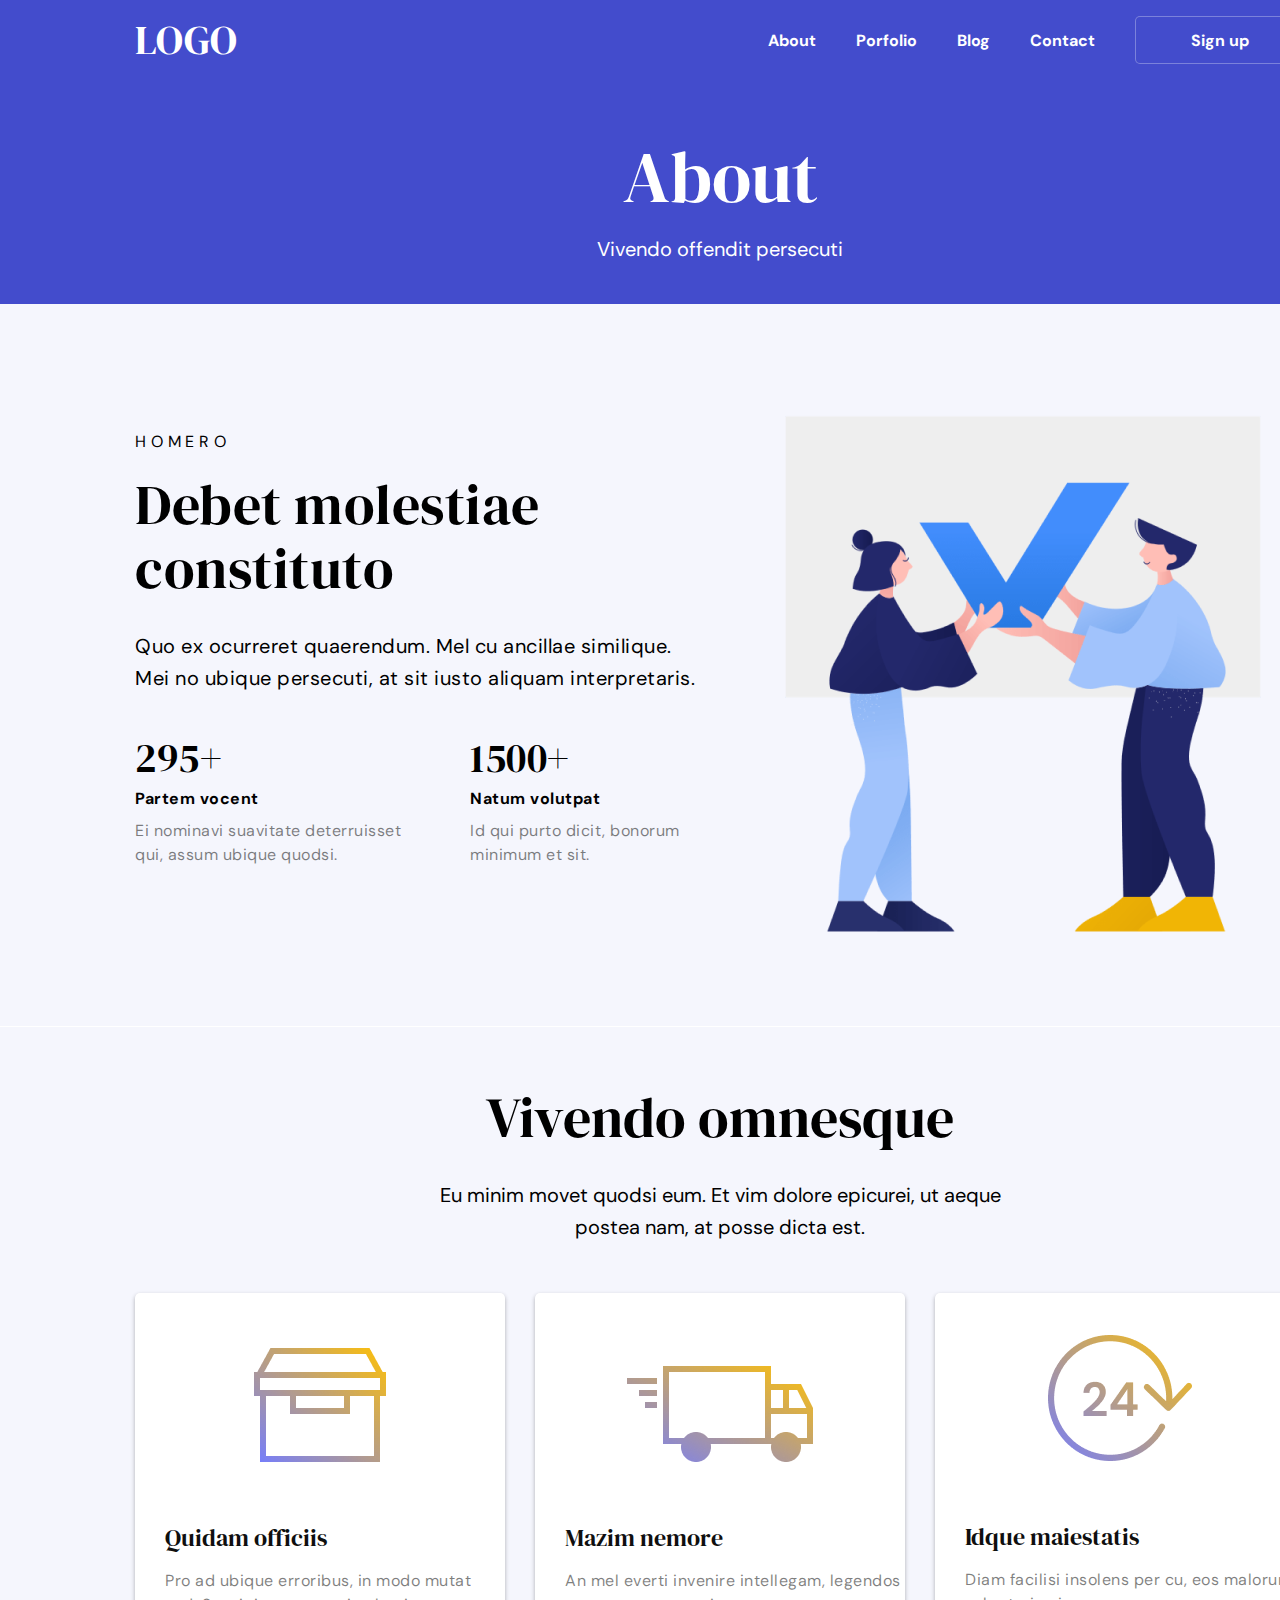
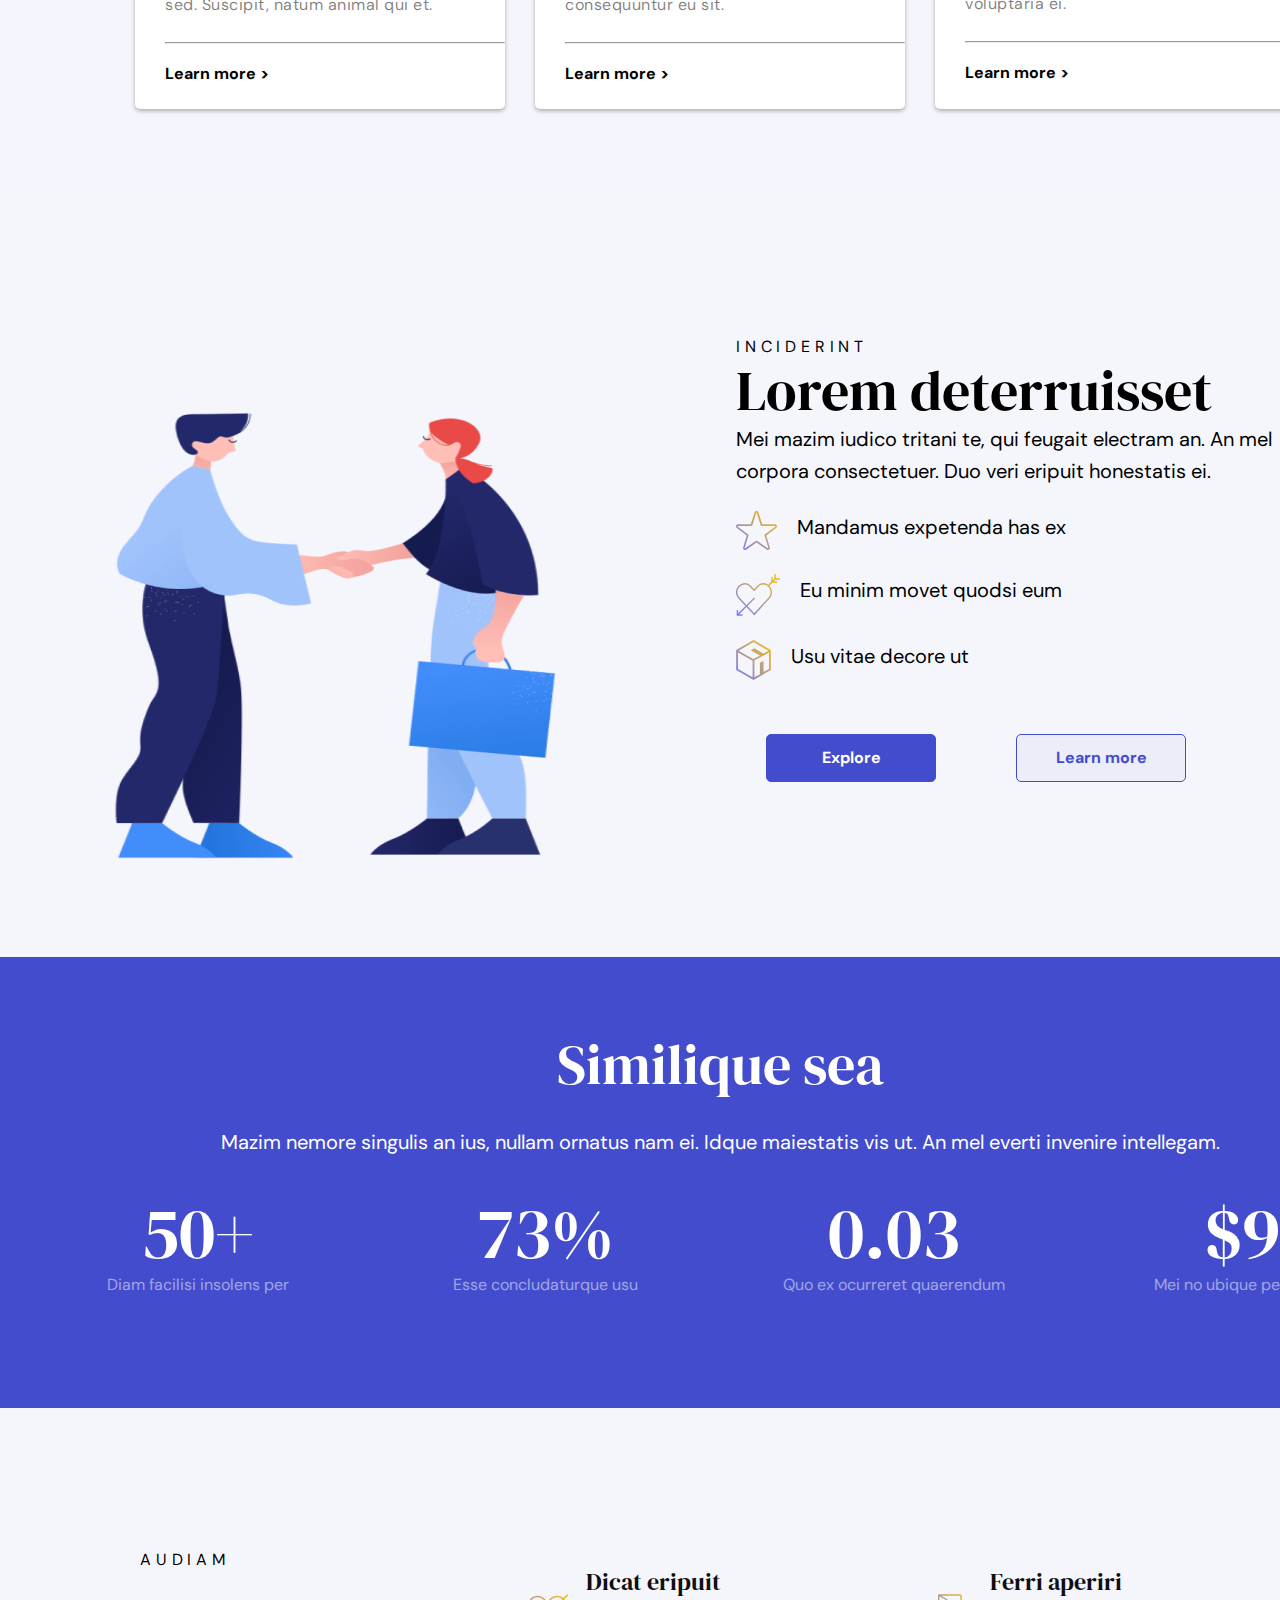
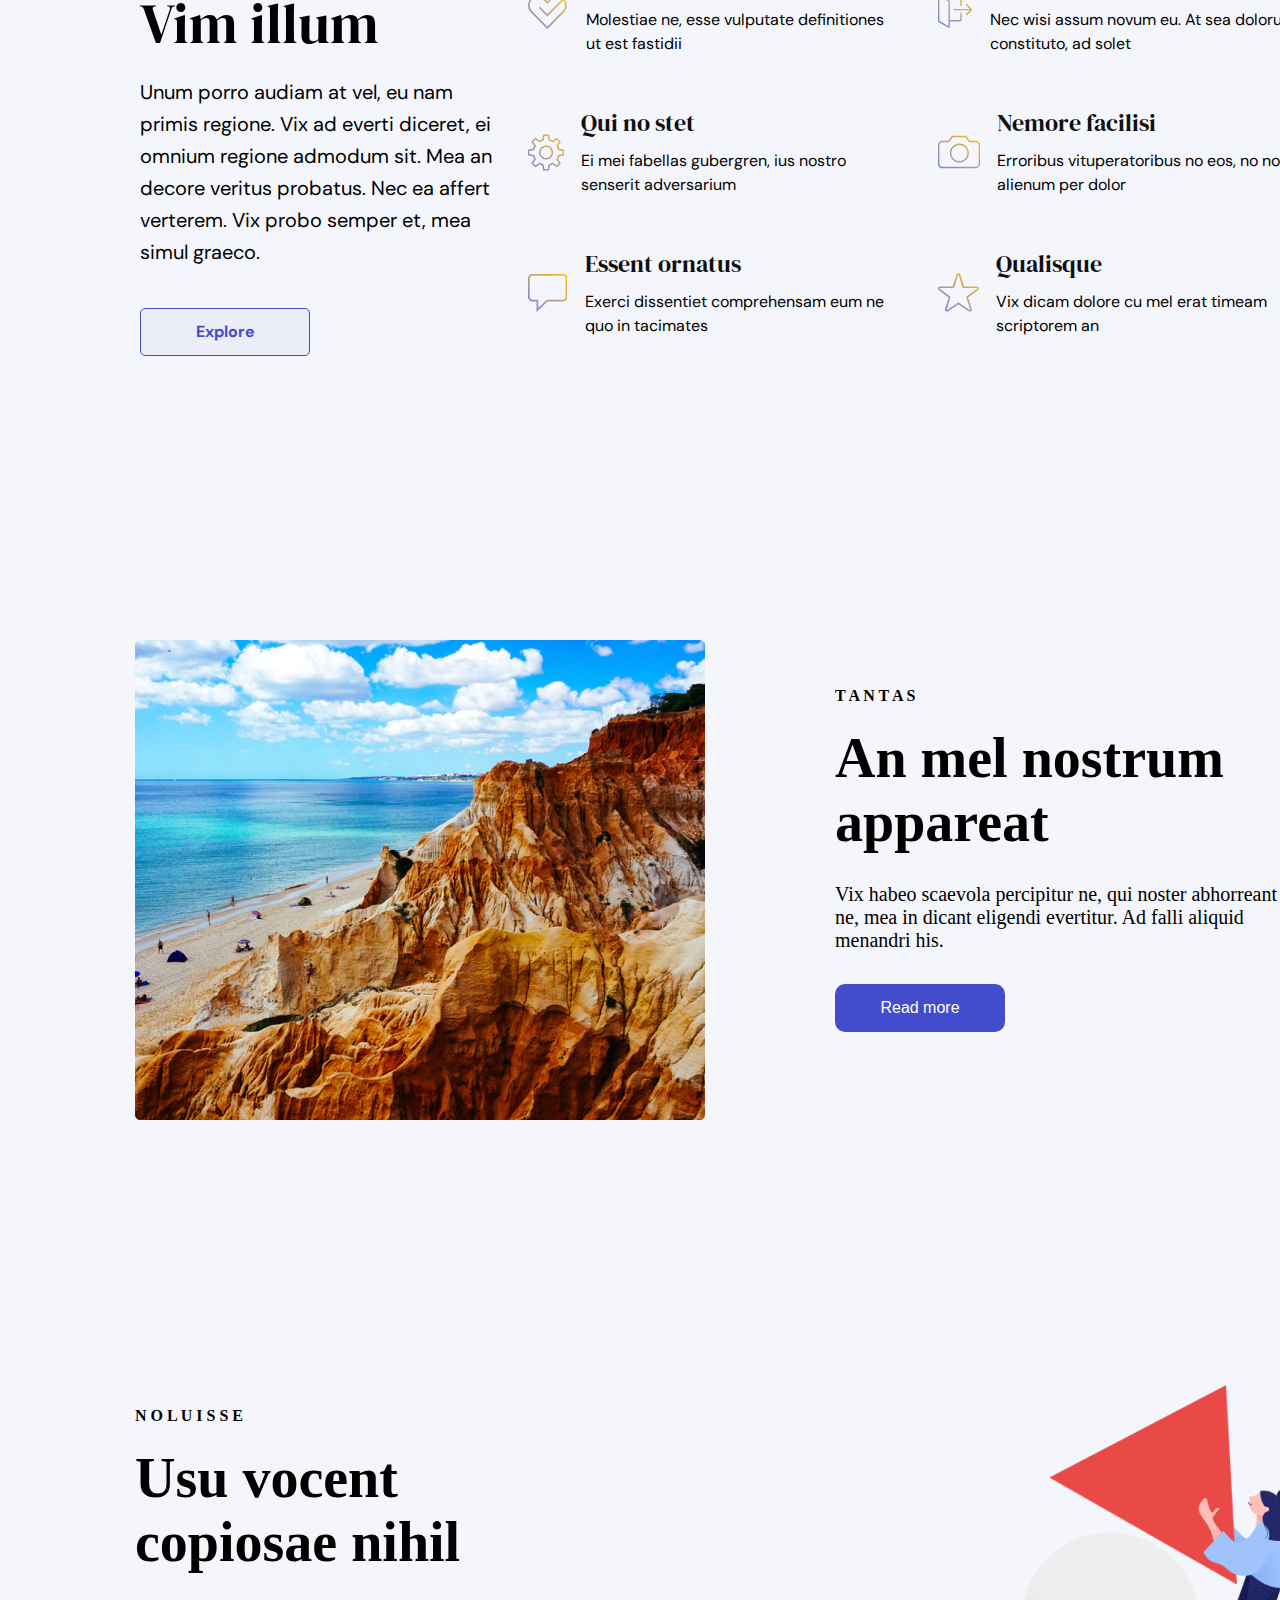
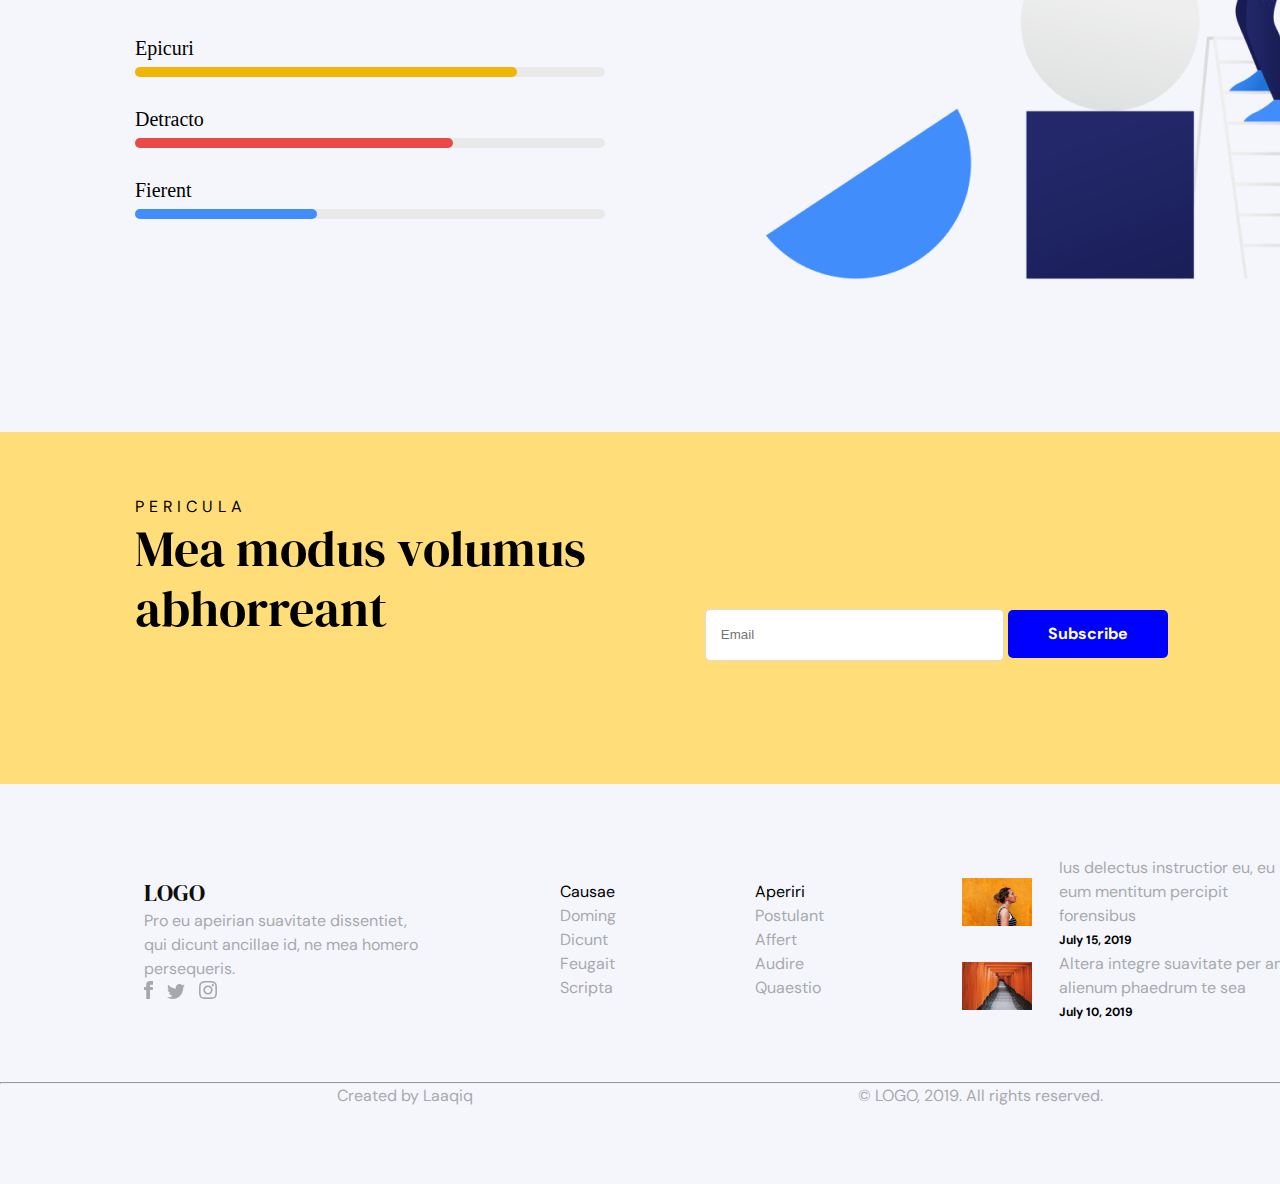
==== commit 340c5209: "somechange" ====
--- a/index.html
+++ b/index.html
@@ -21,6 +21,7 @@
     rel="stylesheet " />
   <link rel=" stylesheet" href="./style/fw28_099/footer.css" />
   <link rel="stylesheet" href="./style/fw27_088/index.css" />
+  <link rel="stylesheet" href="./style/fw28_206/sec7.css" />
   <title>gas-scarecrow-3</title>
 </head>
 
@@ -28,16 +29,14 @@
   <nav>
     <h3>LOGO</h3>
     <div>
-      <a href="">About</a>
+      <a href="#">About</a>
       <a href="">Porfolio</a>
       <a href="">Blog</a>
-      <a href="">Contact</a>
+      <a href="./contact.html">Contact</a>
       <button id="bttn">Sign up</button>
-      <span id="menu" class="material-symbols-outlined">
-        menu
-      </span>
-    </div>
-    <!--   <head>
+      <span id="menu" class="material-symbols-outlined"> menu </span>
+
+      <!--   <head>
     <meta charset="UTF-8" />
     <meta name="viewport" content="width=device-width, initial-scale=1.0" />
     <link rel="stylesheet" href="/style/index.css" />
@@ -75,19 +74,18 @@
         <button id="bttn">Sign up</button>
         <span id="menu" class="material-symbols-outlined"> menu </span>
       </div>
-    </nav>
-     About blue section -->
-    <!-- <div class="about">
-        <h1>About</h1>
-        <p>Vivendo offendit persecuti</p> 
-      </div> -->
-    <!-- </nav> -->
-    <!-- About blue section -->
-    <div class="about">
+    </nav> -->
+      <!-- About blue section -->
+      <!-- <div class="about">
       <h1>About</h1>
-      <p>Vivendo offendit persecuti</p>
+      <p>Vivendo offendit persecuti</p> -->
     </div>
   </nav>
+  <!-- About blue section -->
+  <div class="about">
+    <h1>About</h1>
+    <p>Vivendo offendit persecuti</p>
+  </div>
   <!-- homero section -->
   <div class="homero">
     <div>
@@ -236,7 +234,7 @@
       </div>
     </div>
   </div>
-  <div class="container section-6">
+  <div class="section-6">
     <div class="container">
       <div class="section-6-left">
         <h5>audiam</h5>
@@ -367,7 +365,7 @@
   </div>
   <!-- Section 6 end -->
   <!-- Section 7 beggining -->
-  <div class="container">
+  <div id="container">
     <div class="sec7">
       <div><img src="img/Bitmap.jpg" alt="Bitmap" /></div>
       <div class="content">
@@ -411,7 +409,7 @@
           </div>
         </div>
       </div>
-      <div><img src="img/clip-uploading.jpg" alt="image2" /></div>
+      <div><img src="img/clip-uploading.png" alt="image2" /></div>
     </div>
   </div>
 
--- a/style/fw28_099/footer.css
+++ b/style/fw28_099/footer.css
@@ -1,21 +1,15 @@
 .footer1st {
   background: #FFDD78;
-  width: 1440px;
+  width: 100%;
   height: 352px;
   padding: 0%;
   margin: 0%;
 }
 
-@media screen and (min-width: 970px) and (max-width: 1330px) {
+@media all and (max-width: 375px) {
   .footer1st {
     width: 100%;
-    height: 302px;
-  }
-}
-@media screen and (min-width: 390px) and (max-width: 769px) {
-  .footer1st {
-    width: 100%;
-    height: 480px;
+    height: 440px;
   }
 }
 .footer2nd {
@@ -52,34 +46,37 @@
 .footer2ndpart .social-media > img {
   margin-right: 10px;
 }
-.footer2ndpart .conform {
+
+.conform {
   display: flex;
   gap: 8%;
   align-items: center;
 }
-.footer2ndpart .conform p {
+.conform p {
   color: rgb(168, 169, 173);
   font-family: DM Sans;
   font-size: 16px;
   font-style: normal;
   font-weight: 400;
-  line-height: 24px;
-}
-.footer2ndpart .conform #data1 {
+  line-height: 24px; /* 150% */
+}
+.conform #data1 {
   color: #000;
+  /* Text_Small */
   font-family: DM Sans;
   font-size: 12px;
   font-style: normal;
   font-weight: 700;
-  line-height: 24px;
-}
-.footer2ndpart .conform #data2 {
+  line-height: 24px; /* 200% */
+}
+.conform #data2 {
   color: #000;
+  /* Text_Small */
   font-family: DM Sans;
   font-size: 12px;
   font-style: normal;
   font-weight: 700;
-  line-height: 24px;
+  line-height: 24px; /* 200% */
 }
 
 h4 {
@@ -109,7 +106,7 @@
   line-height: 24px; /* 150% */
 }
 
-@media screen and (min-width: 390px) and (max-width: 769px) {
+@media all and (max-width: 376px) {
   .footer2nd {
     width: 100%;
     height: 720px;
@@ -117,6 +114,7 @@
     margin: 0%;
     background: rgb(245, 246, 252);
     margin: auto;
+    padding-bottom: 10px;
   }
   .footer2ndpart {
     width: 80%;
@@ -147,11 +145,12 @@
   display: flex;
   margin: 0px 135px 0px 135px;
 }
-#subfooter .subfooterfirst {
+
+.subfooterfirst {
   width: 46%;
   padding-top: 3.5%;
 }
-#subfooter .subfooterfirst h5 {
+.subfooterfirst h5 {
   color: var(--Text_Black, #000);
   font-family: DM Sans;
   font-size: 16px;
@@ -161,18 +160,20 @@
   letter-spacing: 4.8px;
   text-transform: uppercase;
 }
-#subfooter .subfooterfirst h2 {
+.subfooterfirst h2 {
   color: var(--Text_Black, #000);
   font-family: DM Serif Display;
   font-size: 50px;
   font-style: normal;
   font-weight: 400;
-  line-height: 60px;
-}
-#subfooter .subfootersecond {
+  line-height: 60px; /* 114.286% */
+}
+
+.subfootersecond {
   width: 54%;
 }
-#subfooter .subfootersecond #bttn1 {
+
+.subfootersecond #bttn1 {
   width: 160px;
   height: 48px;
   color: #FFF;
@@ -186,7 +187,8 @@
   border: none;
   border-radius: 5px;
 }
-#subfooter .subfootersecond input {
+
+.subfootersecond input {
   margin-top: 28%;
   margin-left: 5%;
   padding-left: 15px;
@@ -196,58 +198,12 @@
   width: 280px;
   height: 48px;
 }
-@media screen and (min-width: 970px) and (max-width: 1130px) {
-  #subfooter .subfootersecond #bttn1 {
-    width: 90px;
-    height: 40px;
-    color: #FFF;
-    background-color: blue;
-    text-align: center;
-    font-family: DM Sans;
-    font-size: 16px;
-    font-style: normal;
-    font-weight: 700;
-    line-height: 24px; /* 150% */
-    border: none;
-    margin-left: 5px;
-    border-radius: 5px;
-  }
-  #subfooter .subfootersecond input {
-    margin-top: 25%;
-    border-radius: 5px;
-    border: 1px solid #DADADA;
-    background: #FFF;
-    width: 170px;
-    height: 40px;
-  }
-  #subfooter .subfooterfirst {
-    width: 45%;
-    padding-top: 3.2%;
-  }
-  #subfooter .subfooterfirst h5 {
-    color: #000;
-    font-family: DM Sans;
-    font-size: 14px;
-    font-style: normal;
-    font-weight: 340;
-    line-height: 20px;
-    letter-spacing: 4.2px;
-    text-transform: uppercase;
-  }
-  #subfooter .subfooterfirst h2 {
-    color: var(--Text_Black, #000);
-    font-family: DM Serif Display;
-    font-size: 40px;
-    font-style: normal;
-    font-weight: 340;
-    line-height: 50px; /* 114.286% */
-  }
-}
-
-@media screen and (min-width: 390px) and (max-width: 769px) {
+
+@media all and (max-width: 376px) {
   #subfooter {
     display: block;
-    margin-left: 11%;
+    margin-left: 6%;
+    width: 80%;
   }
   .subfooterfirst {
     width: 85%;
@@ -256,9 +212,9 @@
   .subfooterfirst h5 {
     color: #000;
     font-family: DM Sans;
-    font-size: 14px;
-    font-style: normal;
-    font-weight: 200;
+    font-size: 12px;
+    font-style: normal;
+    font-weight: 180;
     line-height: 14px;
     letter-spacing: 2.8px;
     text-transform: uppercase;
@@ -272,7 +228,7 @@
     line-height: 40px; /* 114.286% */
   }
   .subfootersecond {
-    width: 90%;
+    width: 100%;
   }
   .subfootersecond input {
     margin-top: 10%;
@@ -281,7 +237,7 @@
     border-radius: 5px;
     border: 1px solid #DADADA;
     background: #FFF;
-    width: 95%;
+    width: 98%;
     height: 48px;
     margin-bottom: 5%;
   }
@@ -315,10 +271,11 @@
   line-height: 24px;
 }
 
-@media screen and (min-width: 390px) and (max-width: 769px) {
+@media all and (max-width: 376px) {
   .lastpart {
     width: 100%;
     display: block;
+    padding: 2%;
   }
   .lastpart p {
     color: rgb(168, 169, 173);
@@ -329,14 +286,12 @@
     line-height: 24px;
   }
 }
-body {
-  padding: 0%;
-  margin: 0%;
-}
-
-@media screen and (min-width: 390px) and (max-width: 769px) {
-  body {
-    padding: 0%;
-    margin: 0%;
+footer {
+  width: 1440px;
+}
+
+@media all and (max-width: 376px) {
+  footer {
+    width: 100%;
   }
 }/*# sourceMappingURL=footer.css.map */--- a/style/fw28_206/sec7.css
+++ b/style/fw28_206/sec7.css
@@ -0,0 +1,267 @@
+#container {
+  width: 1440px;
+  background-color: rgba(67, 76, 204, 0.0515);
+}
+
+.sec7 {
+  width: 1440px;
+  height: 768px;
+  display: flex;
+}
+.sec7 > div:nth-child(1) {
+  width: 889px;
+  height: 500px;
+  margin-top: 135px;
+  margin-left: -116px;
+  margin-bottom: 133px;
+}
+.sec7 > div:nth-child(1) > img {
+  width: 570px;
+  height: 480px;
+  margin-top: 9px;
+  margin-left: 251px;
+  margin-bottom: 11px;
+  margin-right: 68px;
+}
+.sec7 > div:nth-child(2) {
+  width: 667px;
+  height: 500px;
+  margin-top: 135px;
+  margin-bottom: 133px;
+}
+
+.content > div:nth-child(1) > h5 {
+  font-size: 16px;
+  margin-left: 62px;
+  margin-top: 56px;
+}
+.content > div:nth-child(2) {
+  margin-right: 194px;
+}
+.content > div:nth-child(2) > h2 {
+  font-size: 56px;
+  margin-top: 21px;
+  margin-left: 62px;
+}
+.content > div:nth-child(3) {
+  margin-right: 135px;
+}
+.content > div:nth-child(3) > p {
+  font-size: 20px;
+  margin-top: 29px;
+  margin-left: 62px;
+}
+.content > div:nth-child(4) > button {
+  margin-left: 62px;
+  width: 170px;
+  height: 48px;
+  font-size: 16px;
+  border-radius: 10px;
+  background-color: rgb(67, 76, 204);
+  color: white;
+  border: none;
+  margin-top: 32px;
+}
+
+.sec8 {
+  width: 1440px;
+  height: 768px;
+  display: flex;
+}
+.sec8 > div:nth-child(1) {
+  width: 510px;
+  height: 768px;
+}
+.sec8 > div:nth-child(2) {
+  position: relative;
+  bottom: 62px;
+}
+
+.contents {
+  margin-top: 143px;
+}
+.contents > div:nth-child(1) > h5 {
+  font-size: 16px;
+  margin-left: 135px;
+}
+.contents > div:nth-child(2) {
+  margin-left: 135px;
+  margin-top: 21px;
+}
+.contents > div:nth-child(2) > h2 {
+  font-size: 56px;
+}
+
+#percent {
+  margin-left: 135px;
+  display: inline;
+}
+#percent > div:nth-child(1) {
+  margin-left: 135px;
+  margin-bottom: 7px;
+  font-size: 20px;
+  margin-top: 45px;
+}
+#percent > div:nth-child(3) {
+  margin-left: 135px;
+  margin-bottom: 7px;
+  margin-top: 31px;
+  font-size: 20px;
+}
+#percent > div:nth-child(5) {
+  margin-left: 135px;
+  margin-bottom: 7px;
+  margin-top: 31px;
+  font-size: 20px;
+}
+#percent > div:nth-child(2) {
+  width: 470px;
+  height: 10px;
+  margin-left: 135px;
+  border-radius: 10px;
+  background-color: rgb(233, 233, 233);
+}
+#percent > div:nth-child(2) > div {
+  width: 382px;
+  height: 10px;
+  background-color: rgb(241, 181, 5);
+  border-radius: 10px;
+  margin: 0px;
+}
+#percent > div:nth-child(4) {
+  width: 470px;
+  height: 10px;
+  margin-left: 135px;
+  border-radius: 10px;
+  background-color: rgb(233, 233, 233);
+}
+#percent > div:nth-child(4) > div {
+  width: 318px;
+  height: 10px;
+  background-color: rgb(233, 74, 71);
+  border-radius: 10px;
+  margin: 0px;
+}
+#percent > div:nth-child(6) {
+  width: 470px;
+  height: 10px;
+  margin-left: 135px;
+  border-radius: 10px;
+  background-color: rgb(233, 233, 233);
+}
+#percent > div:nth-child(6) > div {
+  width: 182px;
+  height: 10px;
+  background-color: rgb(66, 141, 252);
+  border-radius: 10px;
+  margin: 0px;
+}
+
+@media screen and (max-width: 376px) {
+  #container {
+    width: 100%;
+  }
+  .sec7 {
+    width: 100%;
+    display: inline;
+  }
+  .sec7 > div:nth-child(1) {
+    width: 539.64px;
+    height: 305.2px;
+    margin-left: -138.2px;
+    margin-right: -26.28px;
+    margin-top: 9.51px;
+  }
+  .sec7 > div:nth-child(1) img {
+    margin-left: 160px;
+    margin-right: 41px;
+    margin-top: 5.5px;
+    margin-bottom: 6.7px;
+    width: 320px;
+    height: 280px;
+    margin-top: 40px;
+  }
+  .content {
+    width: 375px;
+  }
+  .content > div:nth-child(1) h5 {
+    margin-left: 14px;
+  }
+  .content > div:nth-child(2) {
+    width: 294px;
+    margin: 0px;
+  }
+  .content > div:nth-child(2) h2 {
+    margin-left: 14px;
+    font-size: 40px;
+    margin-top: 19px;
+  }
+  .content > div:nth-child(3) {
+    width: 346px;
+    margin: 0px;
+  }
+  .content > div:nth-child(3) p {
+    margin-left: 14px;
+    margin-top: 31px;
+  }
+  .content > div:nth-child(4) button {
+    margin-left: 14px;
+    margin-top: 31px;
+  }
+  .sec8 {
+    width: 100%;
+    display: inline;
+  }
+  .sec8 > div:nth-child(2) img {
+    width: 555px;
+    height: 400px;
+    position: relative;
+    right: 145px;
+    bottom: 330px;
+  }
+  .contents {
+    width: 375px;
+  }
+  .contents > div:nth-child(1) h5 {
+    margin-left: 14px;
+  }
+  .contents > div:nth-child(2) {
+    margin: 0px;
+  }
+  .contents > div:nth-child(2) h2 {
+    margin-top: 19px;
+    margin-left: 14px;
+    width: 245px;
+    font-size: 40px;
+  }
+  #percent > div:nth-child(1) {
+    margin-left: 14px;
+  }
+  #percent > div:nth-child(3) {
+    margin-left: 14px;
+  }
+  #percent > div:nth-child(5) {
+    margin-left: 14px;
+  }
+  #percent > div:nth-child(2) {
+    margin-left: 14px;
+    width: 320px;
+  }
+  #percent > div:nth-child(2) > div {
+    width: 281px;
+  }
+  #percent > div:nth-child(4) {
+    margin-left: 14px;
+    width: 320px;
+  }
+  #percent > div:nth-child(4) > div {
+    width: 234px;
+  }
+  #percent > div:nth-child(6) {
+    margin-left: 14px;
+    width: 320px;
+  }
+  #percent > div:nth-child(6) > div {
+    width: 141px;
+  }
+}/*# sourceMappingURL=sec7.css.map */--- a/style/fw28_099/footer.css
+++ b/style/fw28_099/footer.css
@@ -1,21 +1,15 @@
 .footer1st {
   background: #FFDD78;
-  width: 1440px;
+  width: 100%;
   height: 352px;
   padding: 0%;
   margin: 0%;
 }
 
-@media screen and (min-width: 970px) and (max-width: 1330px) {
+@media all and (max-width: 375px) {
   .footer1st {
     width: 100%;
-    height: 302px;
-  }
-}
-@media screen and (min-width: 390px) and (max-width: 769px) {
-  .footer1st {
-    width: 100%;
-    height: 480px;
+    height: 440px;
   }
 }
 .footer2nd {
@@ -52,34 +46,37 @@
 .footer2ndpart .social-media > img {
   margin-right: 10px;
 }
-.footer2ndpart .conform {
+
+.conform {
   display: flex;
   gap: 8%;
   align-items: center;
 }
-.footer2ndpart .conform p {
+.conform p {
   color: rgb(168, 169, 173);
   font-family: DM Sans;
   font-size: 16px;
   font-style: normal;
   font-weight: 400;
-  line-height: 24px;
-}
-.footer2ndpart .conform #data1 {
+  line-height: 24px; /* 150% */
+}
+.conform #data1 {
   color: #000;
+  /* Text_Small */
   font-family: DM Sans;
   font-size: 12px;
   font-style: normal;
   font-weight: 700;
-  line-height: 24px;
-}
-.footer2ndpart .conform #data2 {
+  line-height: 24px; /* 200% */
+}
+.conform #data2 {
   color: #000;
+  /* Text_Small */
   font-family: DM Sans;
   font-size: 12px;
   font-style: normal;
   font-weight: 700;
-  line-height: 24px;
+  line-height: 24px; /* 200% */
 }
 
 h4 {
@@ -109,7 +106,7 @@
   line-height: 24px; /* 150% */
 }
 
-@media screen and (min-width: 390px) and (max-width: 769px) {
+@media all and (max-width: 376px) {
   .footer2nd {
     width: 100%;
     height: 720px;
@@ -117,6 +114,7 @@
     margin: 0%;
     background: rgb(245, 246, 252);
     margin: auto;
+    padding-bottom: 10px;
   }
   .footer2ndpart {
     width: 80%;
@@ -147,11 +145,12 @@
   display: flex;
   margin: 0px 135px 0px 135px;
 }
-#subfooter .subfooterfirst {
+
+.subfooterfirst {
   width: 46%;
   padding-top: 3.5%;
 }
-#subfooter .subfooterfirst h5 {
+.subfooterfirst h5 {
   color: var(--Text_Black, #000);
   font-family: DM Sans;
   font-size: 16px;
@@ -161,18 +160,20 @@
   letter-spacing: 4.8px;
   text-transform: uppercase;
 }
-#subfooter .subfooterfirst h2 {
+.subfooterfirst h2 {
   color: var(--Text_Black, #000);
   font-family: DM Serif Display;
   font-size: 50px;
   font-style: normal;
   font-weight: 400;
-  line-height: 60px;
-}
-#subfooter .subfootersecond {
+  line-height: 60px; /* 114.286% */
+}
+
+.subfootersecond {
   width: 54%;
 }
-#subfooter .subfootersecond #bttn1 {
+
+.subfootersecond #bttn1 {
   width: 160px;
   height: 48px;
   color: #FFF;
@@ -186,7 +187,8 @@
   border: none;
   border-radius: 5px;
 }
-#subfooter .subfootersecond input {
+
+.subfootersecond input {
   margin-top: 28%;
   margin-left: 5%;
   padding-left: 15px;
@@ -196,58 +198,12 @@
   width: 280px;
   height: 48px;
 }
-@media screen and (min-width: 970px) and (max-width: 1130px) {
-  #subfooter .subfootersecond #bttn1 {
-    width: 90px;
-    height: 40px;
-    color: #FFF;
-    background-color: blue;
-    text-align: center;
-    font-family: DM Sans;
-    font-size: 16px;
-    font-style: normal;
-    font-weight: 700;
-    line-height: 24px; /* 150% */
-    border: none;
-    margin-left: 5px;
-    border-radius: 5px;
-  }
-  #subfooter .subfootersecond input {
-    margin-top: 25%;
-    border-radius: 5px;
-    border: 1px solid #DADADA;
-    background: #FFF;
-    width: 170px;
-    height: 40px;
-  }
-  #subfooter .subfooterfirst {
-    width: 45%;
-    padding-top: 3.2%;
-  }
-  #subfooter .subfooterfirst h5 {
-    color: #000;
-    font-family: DM Sans;
-    font-size: 14px;
-    font-style: normal;
-    font-weight: 340;
-    line-height: 20px;
-    letter-spacing: 4.2px;
-    text-transform: uppercase;
-  }
-  #subfooter .subfooterfirst h2 {
-    color: var(--Text_Black, #000);
-    font-family: DM Serif Display;
-    font-size: 40px;
-    font-style: normal;
-    font-weight: 340;
-    line-height: 50px; /* 114.286% */
-  }
-}
-
-@media screen and (min-width: 390px) and (max-width: 769px) {
+
+@media all and (max-width: 376px) {
   #subfooter {
     display: block;
-    margin-left: 11%;
+    margin-left: 6%;
+    width: 80%;
   }
   .subfooterfirst {
     width: 85%;
@@ -256,9 +212,9 @@
   .subfooterfirst h5 {
     color: #000;
     font-family: DM Sans;
-    font-size: 14px;
-    font-style: normal;
-    font-weight: 200;
+    font-size: 12px;
+    font-style: normal;
+    font-weight: 180;
     line-height: 14px;
     letter-spacing: 2.8px;
     text-transform: uppercase;
@@ -272,7 +228,7 @@
     line-height: 40px; /* 114.286% */
   }
   .subfootersecond {
-    width: 90%;
+    width: 100%;
   }
   .subfootersecond input {
     margin-top: 10%;
@@ -281,7 +237,7 @@
     border-radius: 5px;
     border: 1px solid #DADADA;
     background: #FFF;
-    width: 95%;
+    width: 98%;
     height: 48px;
     margin-bottom: 5%;
   }
@@ -315,10 +271,11 @@
   line-height: 24px;
 }
 
-@media screen and (min-width: 390px) and (max-width: 769px) {
+@media all and (max-width: 376px) {
   .lastpart {
     width: 100%;
     display: block;
+    padding: 2%;
   }
   .lastpart p {
     color: rgb(168, 169, 173);
@@ -329,14 +286,12 @@
     line-height: 24px;
   }
 }
-body {
-  padding: 0%;
-  margin: 0%;
-}
-
-@media screen and (min-width: 390px) and (max-width: 769px) {
-  body {
-    padding: 0%;
-    margin: 0%;
+footer {
+  width: 1440px;
+}
+
+@media all and (max-width: 376px) {
+  footer {
+    width: 100%;
   }
 }/*# sourceMappingURL=footer.css.map */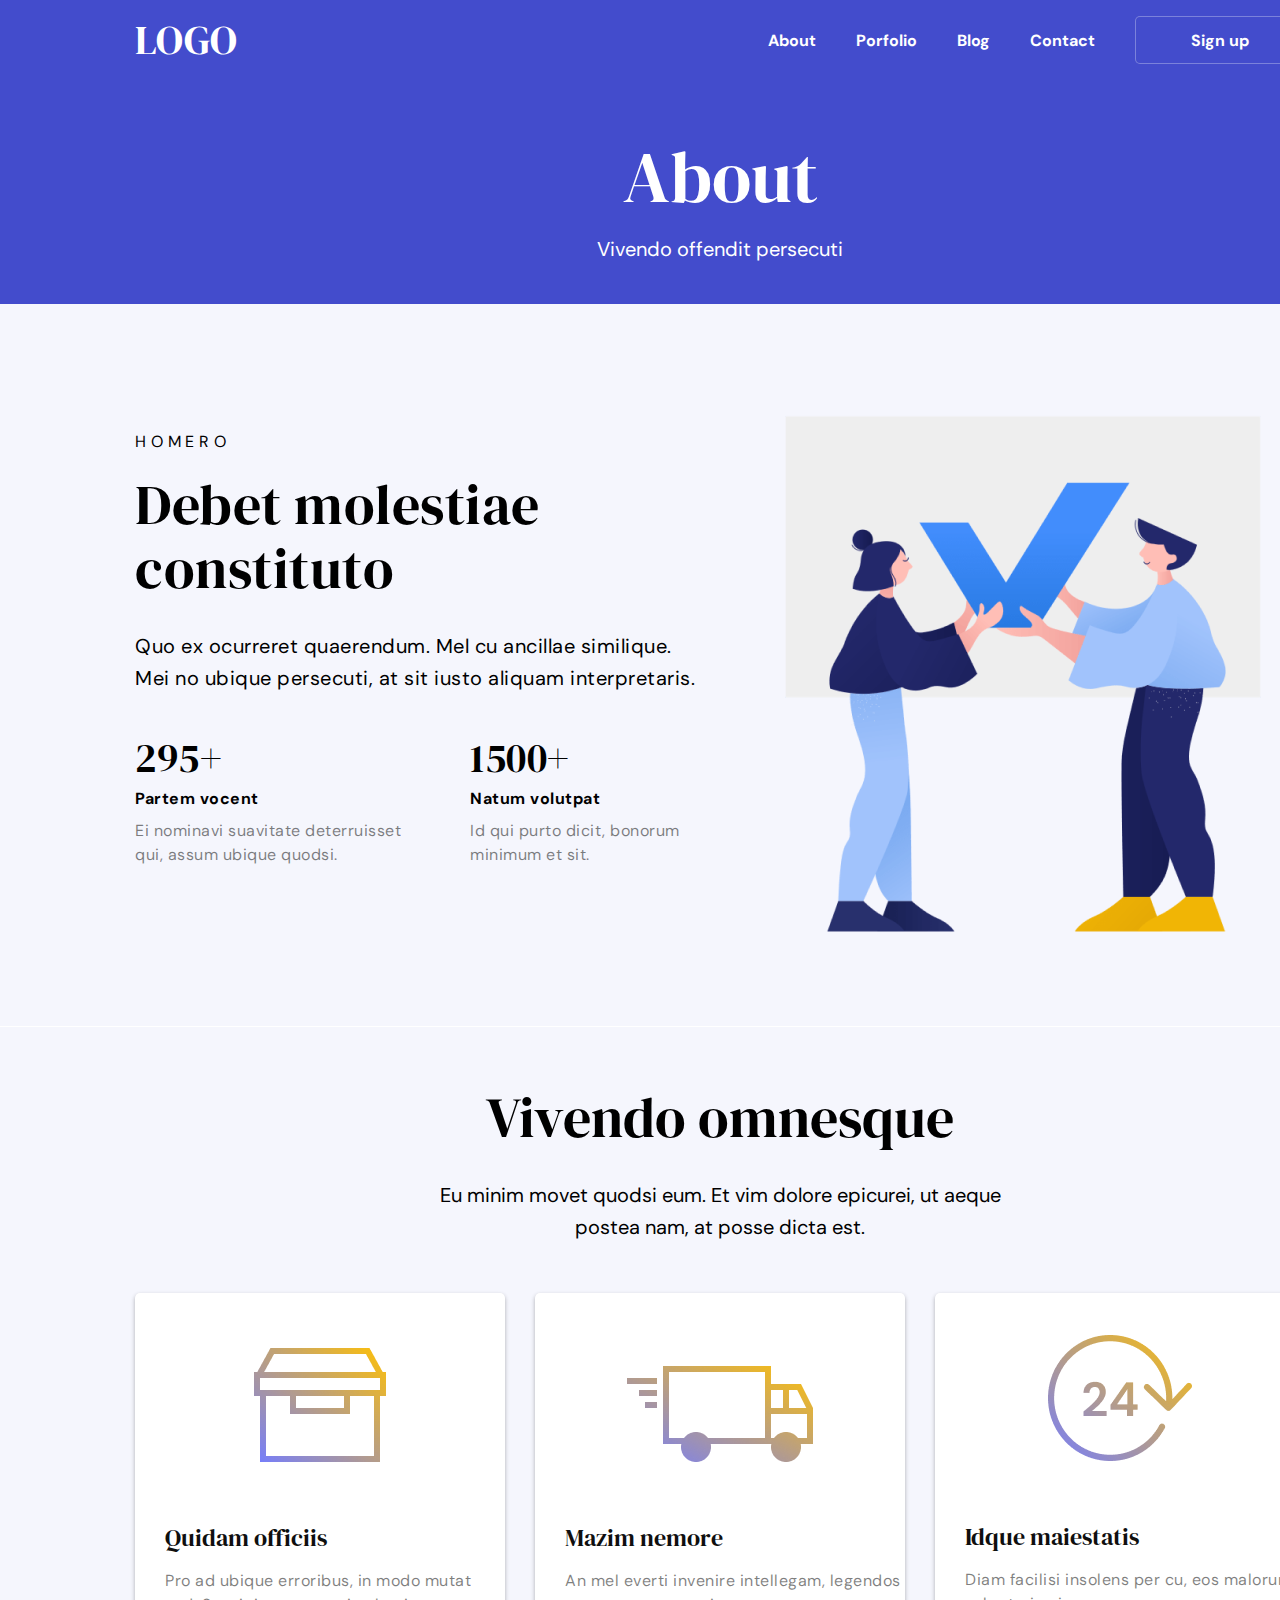
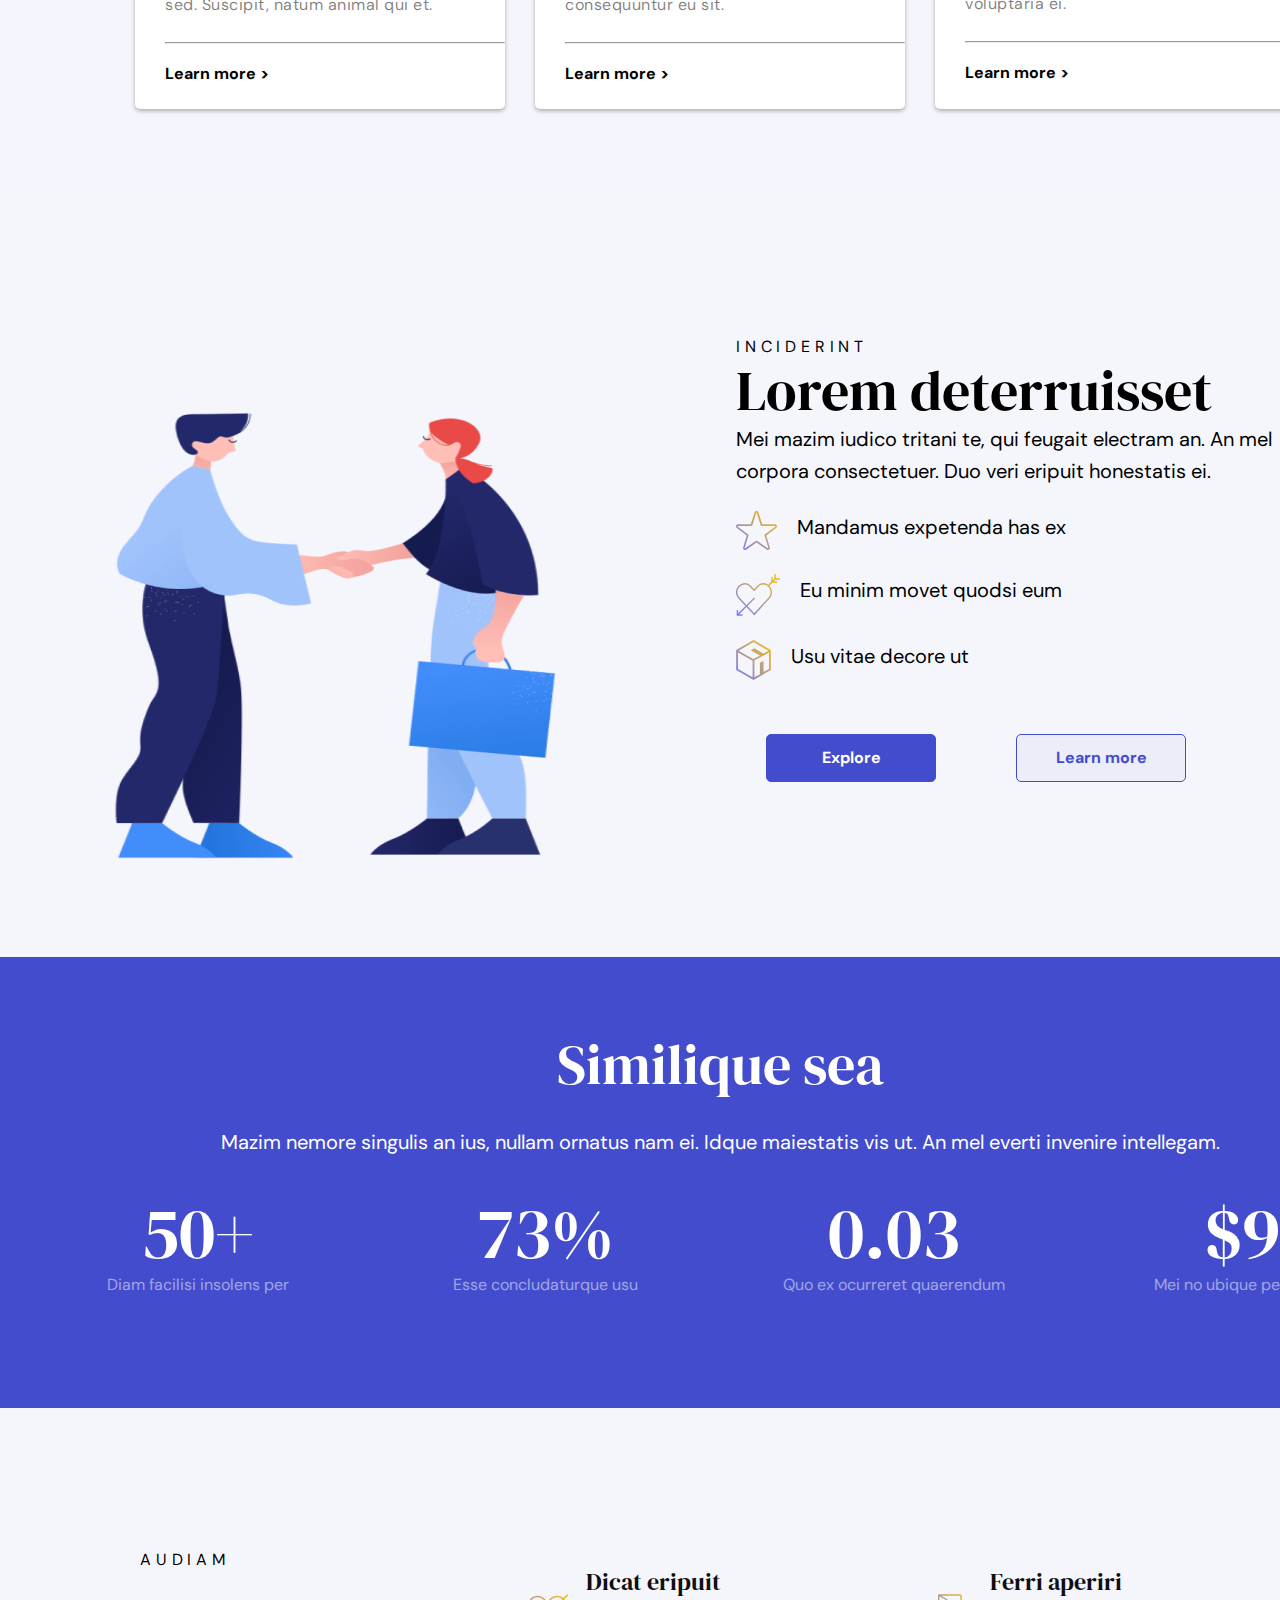
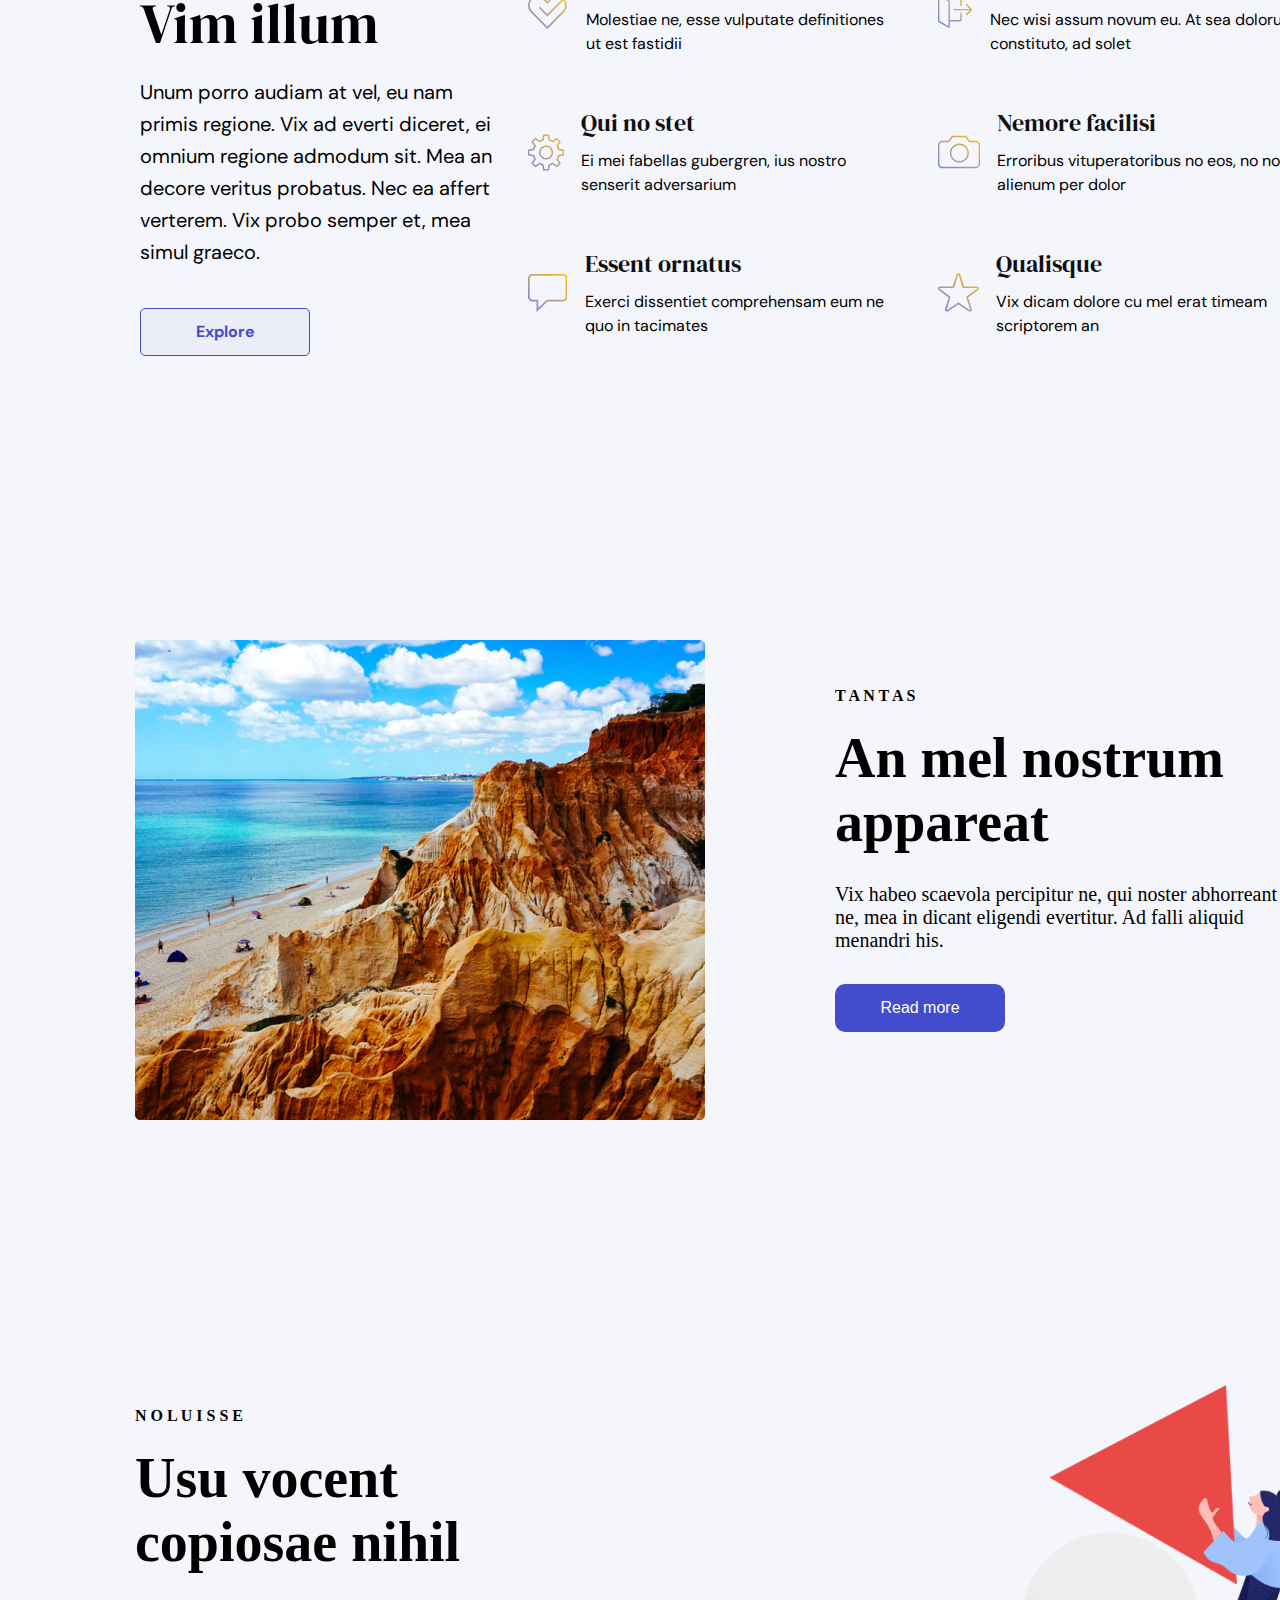
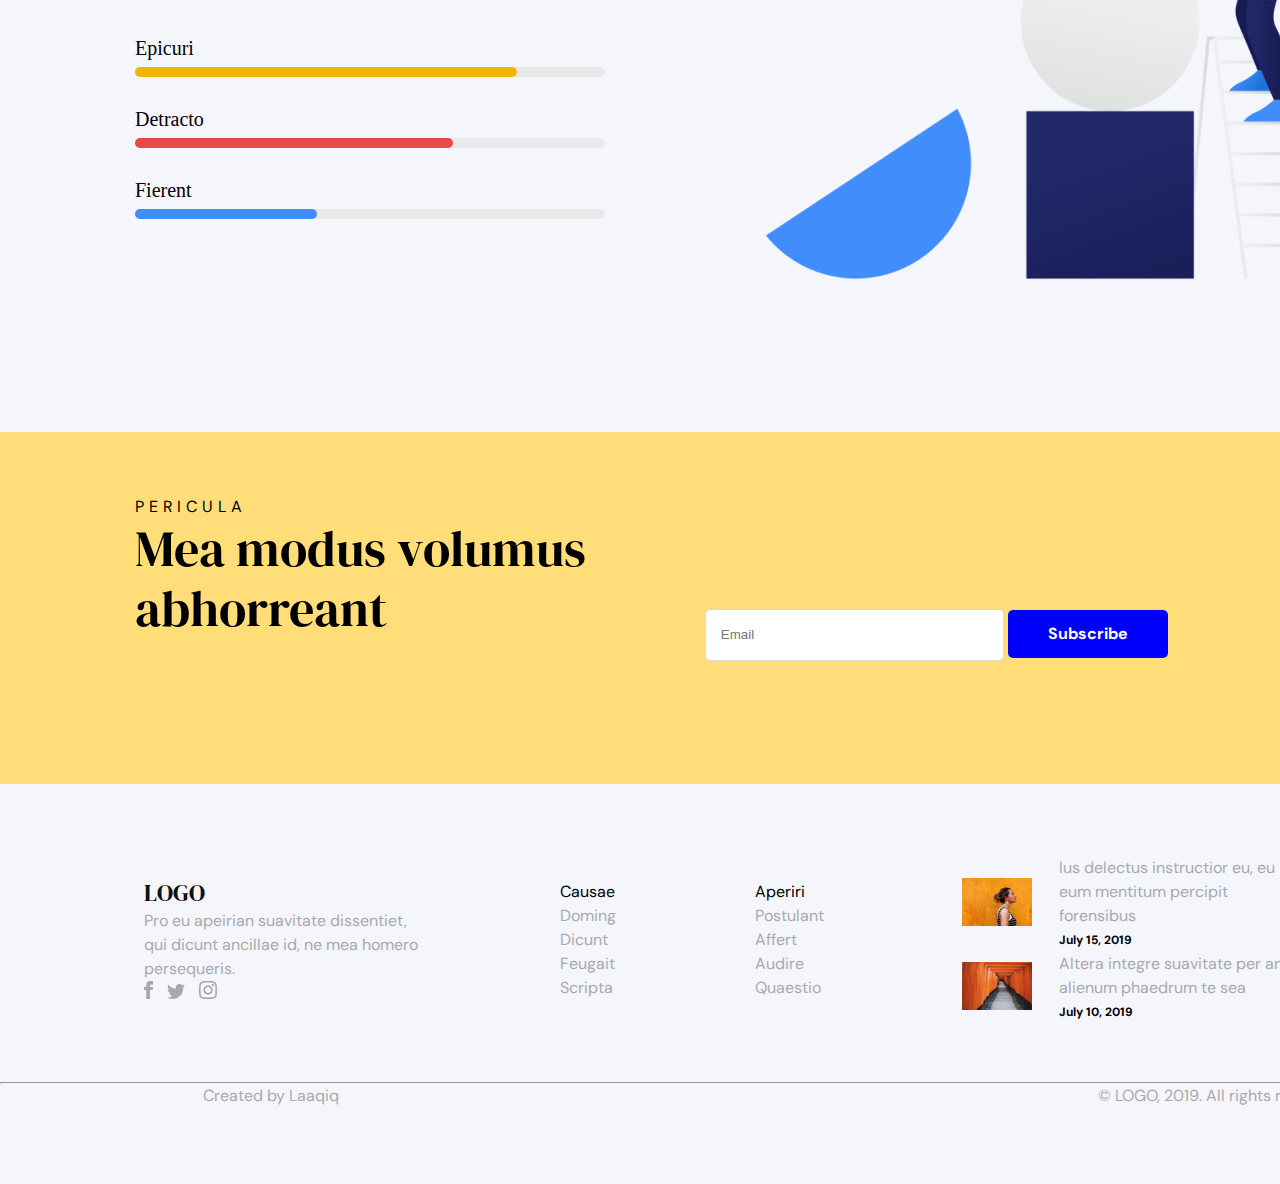
==== commit b2c6265a: "final" ====
--- a/index.html
+++ b/index.html
@@ -490,7 +490,7 @@
       <hr />
       <div class="lastpart">
         <p>Created by Laaqiq</p>
-        <p>© LOGO, 2019. All rights reserved.</p>
+        <p id="chan1">© LOGO, 2019. All rights reserved.</p>
       </div>
     </div>
   </footer>
--- a/style/fw28_099/footer.css
+++ b/style/fw28_099/footer.css
@@ -212,9 +212,9 @@
   .subfooterfirst h5 {
     color: #000;
     font-family: DM Sans;
-    font-size: 12px;
+    font-size: 14px;
     font-style: normal;
-    font-weight: 180;
+    font-weight: 200;
     line-height: 14px;
     letter-spacing: 2.8px;
     text-transform: uppercase;
@@ -257,10 +257,10 @@
   }
 }
 .lastpart {
-  width: 80%;
+  width: 90%;
   margin: auto;
   display: flex;
-  justify-content: space-between;
+  margin-left: 125px;
 }
 .lastpart p {
   color: rgb(168, 169, 173);
@@ -269,6 +269,9 @@
   font-style: normal;
   font-weight: 400;
   line-height: 24px;
+}
+.lastpart #chan1 {
+  margin-left: 680px;
 }
 
 @media all and (max-width: 376px) {
@@ -285,6 +288,9 @@
     font-weight: 400;
     line-height: 24px;
   }
+  .lastpart #chan1 {
+    margin-left: 0px;
+  }
 }
 footer {
   width: 1440px;
--- a/style/fw28_099/footer.css
+++ b/style/fw28_099/footer.css
@@ -212,9 +212,9 @@
   .subfooterfirst h5 {
     color: #000;
     font-family: DM Sans;
-    font-size: 12px;
+    font-size: 14px;
     font-style: normal;
-    font-weight: 180;
+    font-weight: 200;
     line-height: 14px;
     letter-spacing: 2.8px;
     text-transform: uppercase;
@@ -257,10 +257,10 @@
   }
 }
 .lastpart {
-  width: 80%;
+  width: 90%;
   margin: auto;
   display: flex;
-  justify-content: space-between;
+  margin-left: 125px;
 }
 .lastpart p {
   color: rgb(168, 169, 173);
@@ -269,6 +269,9 @@
   font-style: normal;
   font-weight: 400;
   line-height: 24px;
+}
+.lastpart #chan1 {
+  margin-left: 680px;
 }
 
 @media all and (max-width: 376px) {
@@ -285,6 +288,9 @@
     font-weight: 400;
     line-height: 24px;
   }
+  .lastpart #chan1 {
+    margin-left: 0px;
+  }
 }
 footer {
   width: 1440px;
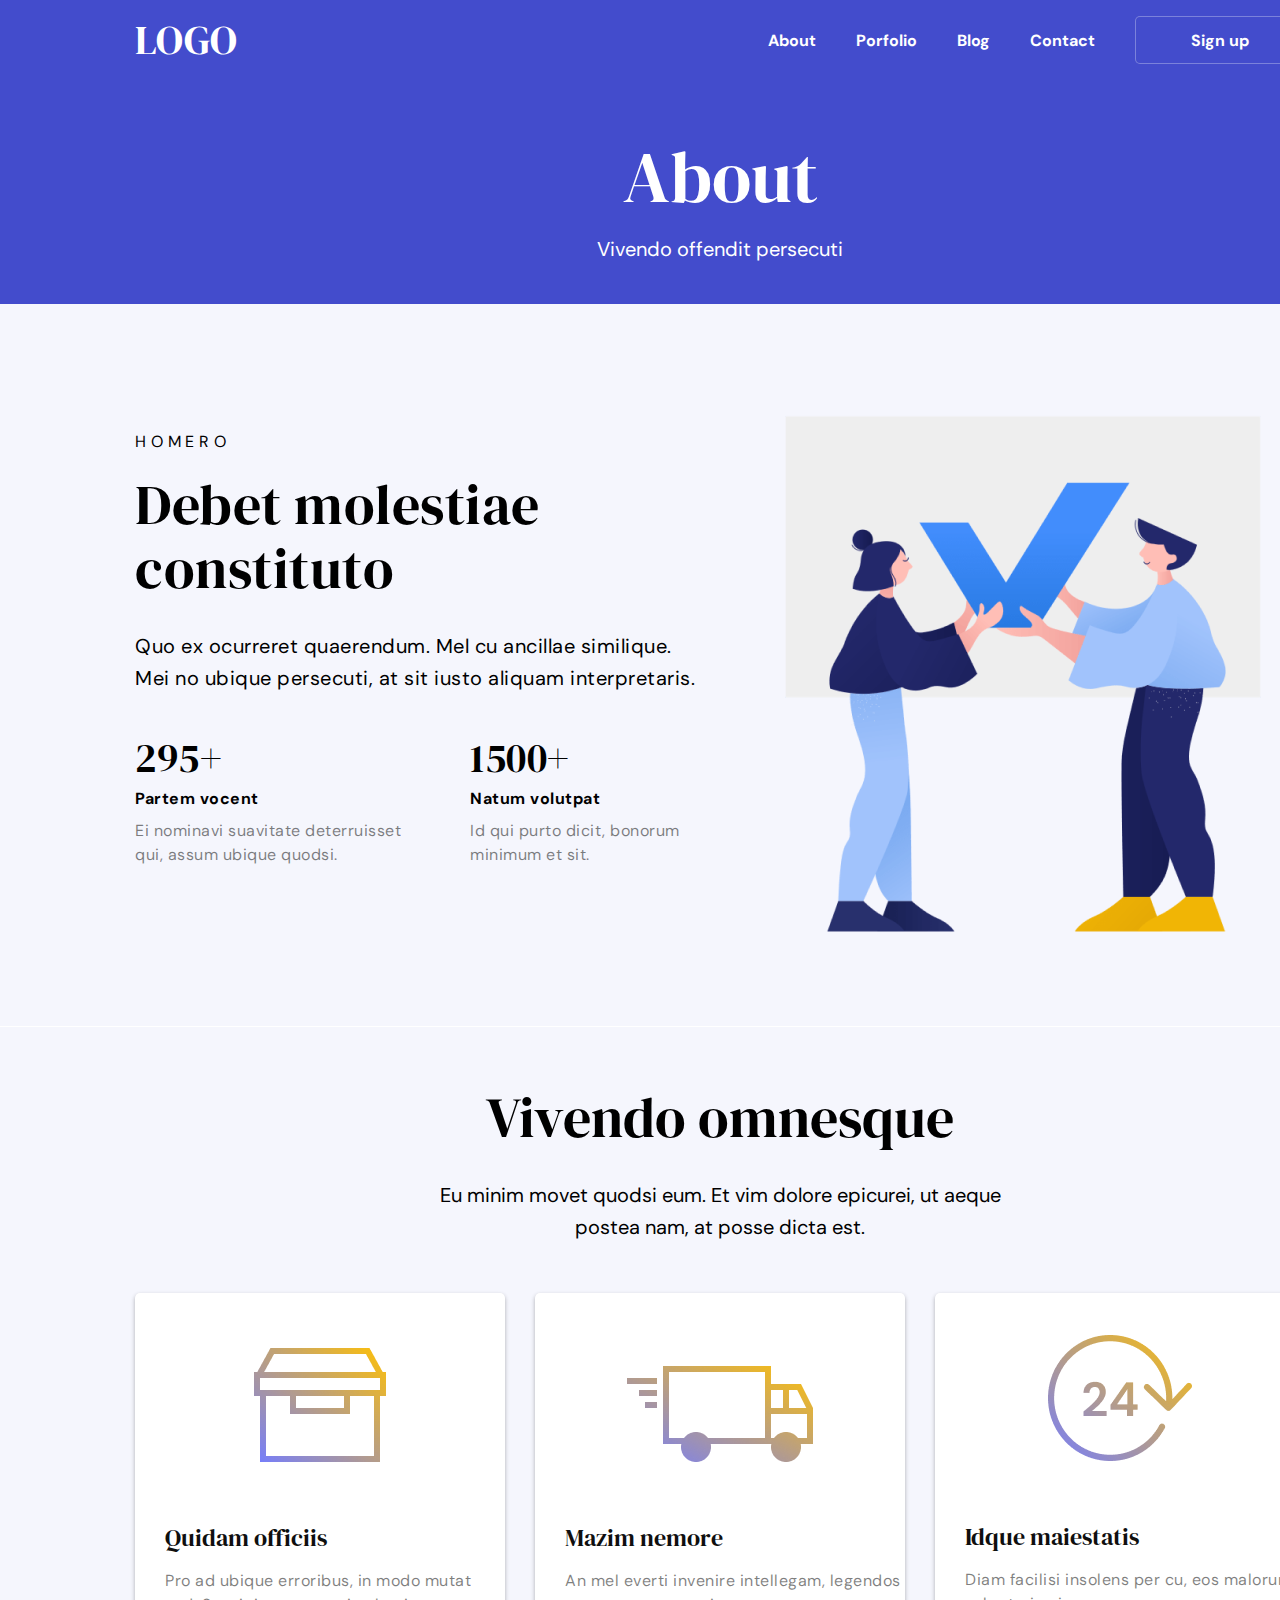
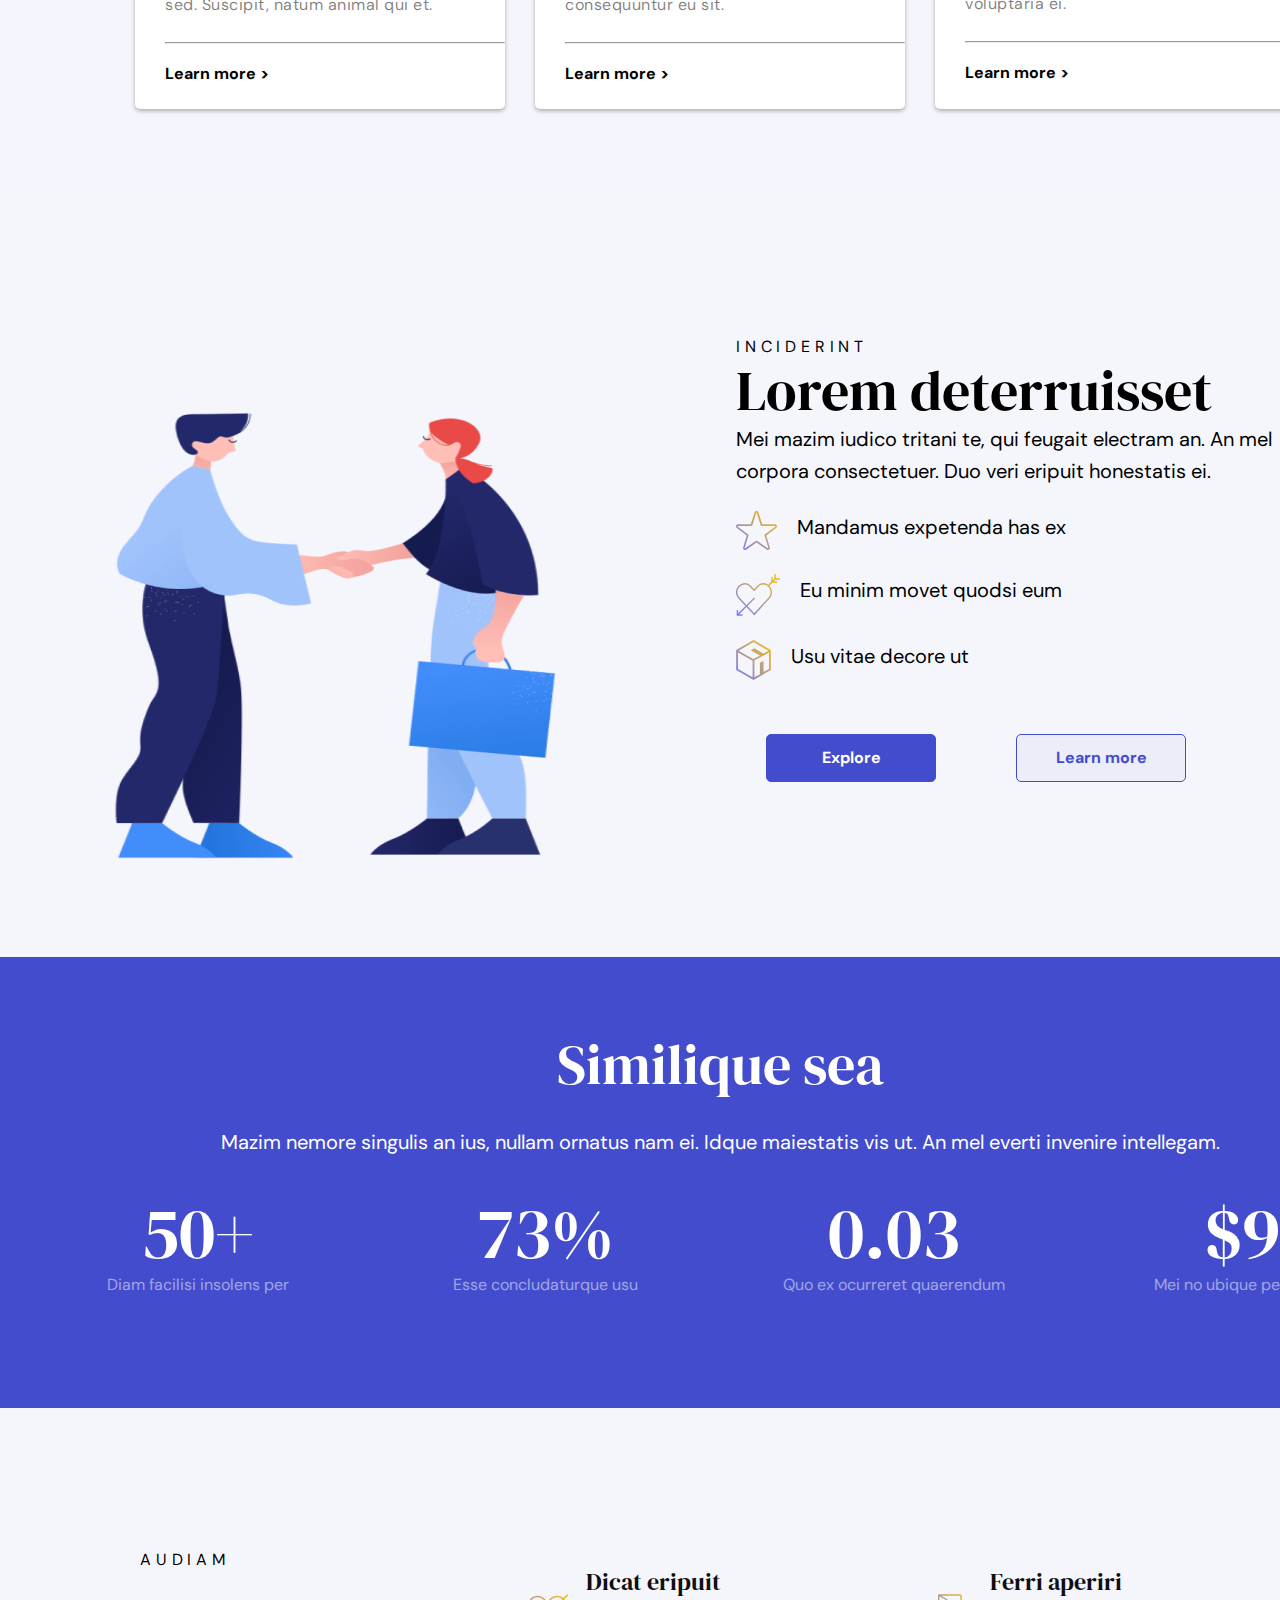
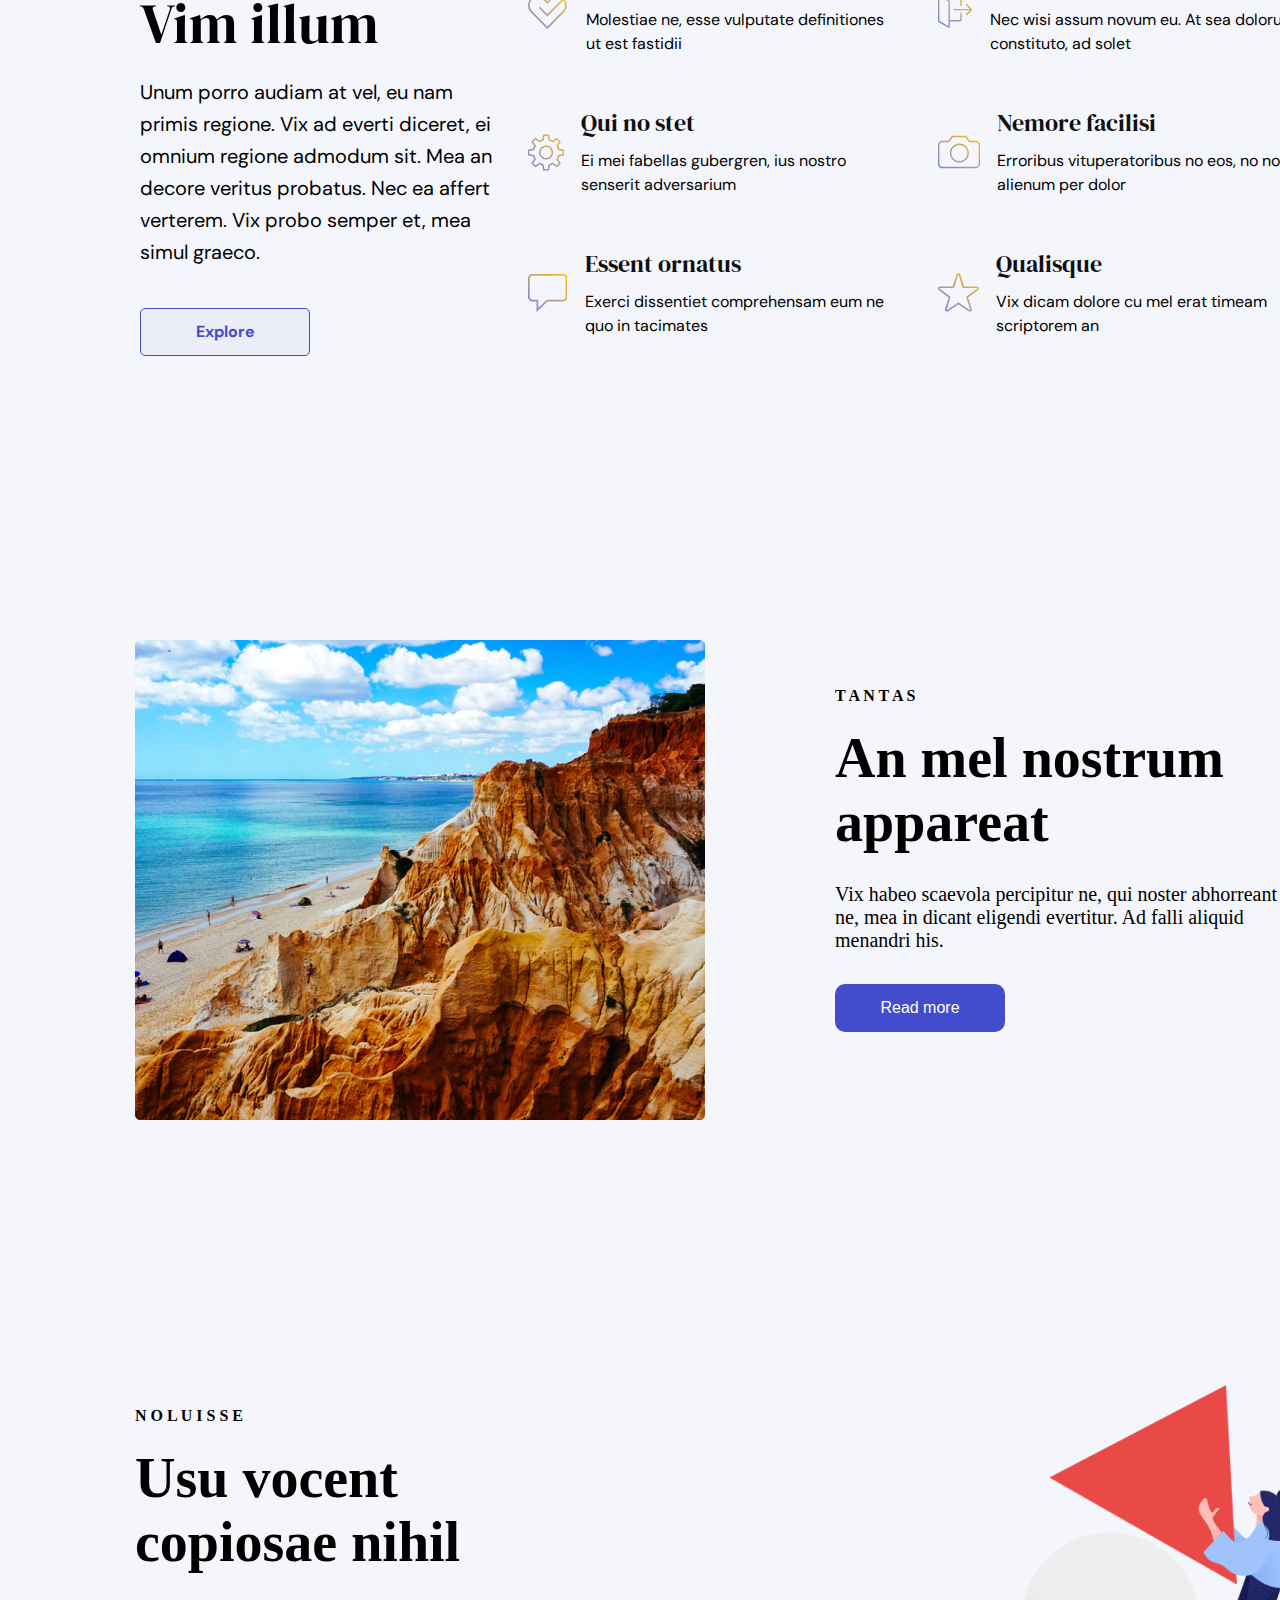
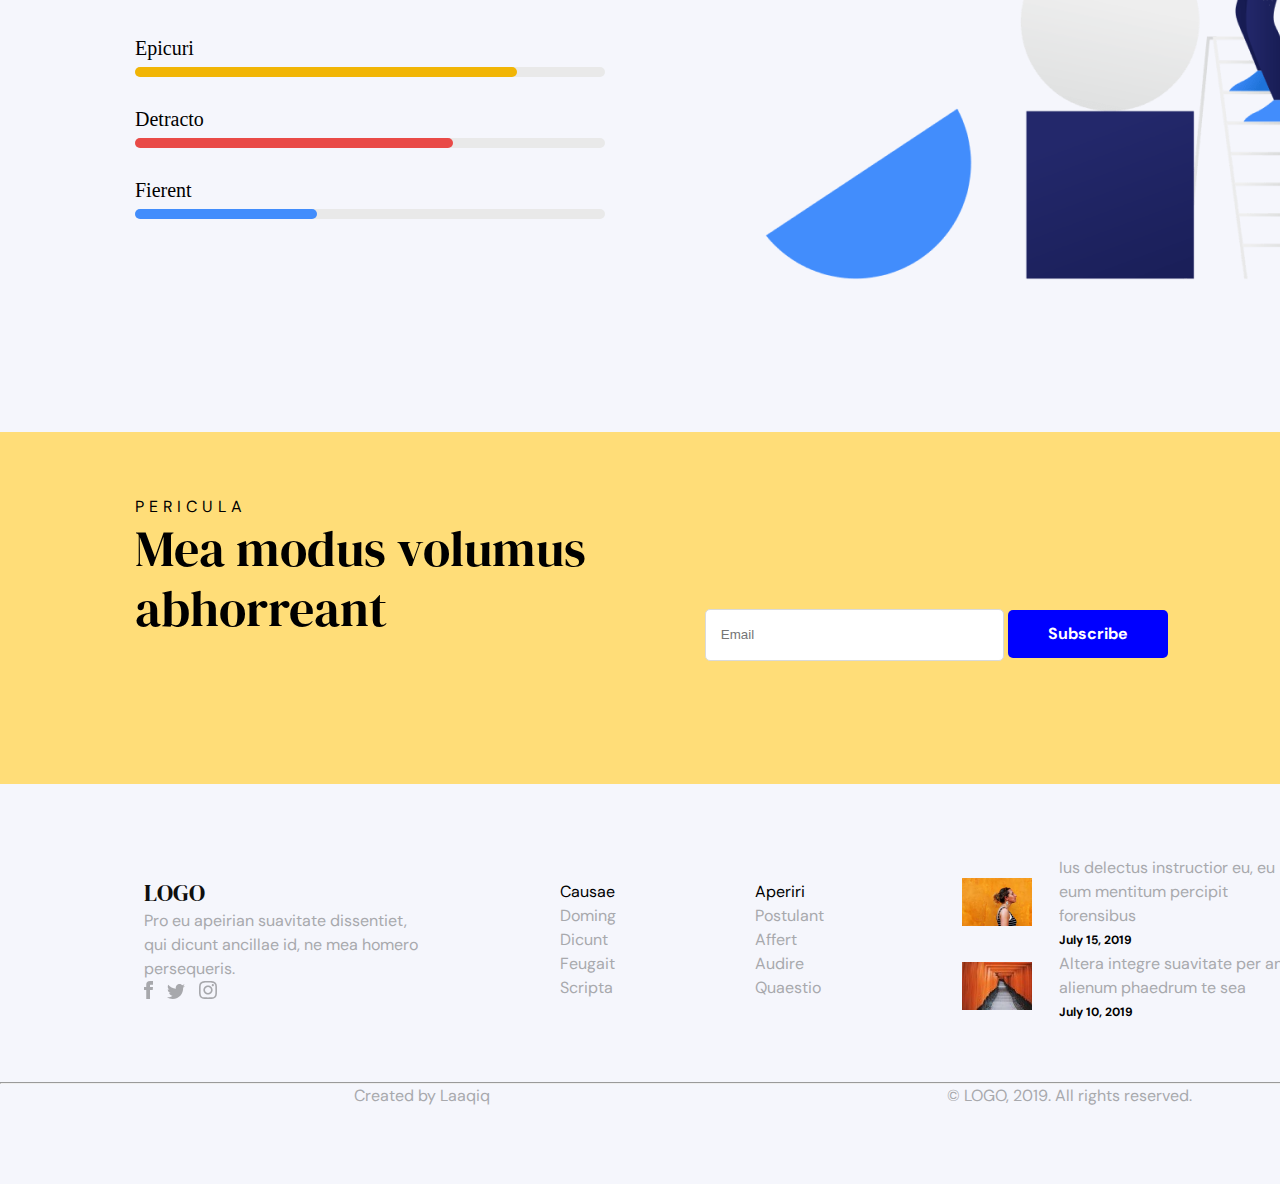
==== commit c97dab19: "finalupdate" ====
--- a/index.html
+++ b/index.html
@@ -1,42 +1,45 @@
 <!DOCTYPE html>
 <html lang="en">
+  <head>
+    <meta charset="UTF-8" />
+    <meta name="viewport" content="width=device-width, initial-scale=1.0" />
+    <link rel="stylesheet" href="/style/index.css" />
+    <link rel="preconnect" href="https://fonts.googleapis.com" />
+    <link rel="preconnect" href="https://fonts.gstatic.com" crossorigin />
+    <link
+      href="https://fonts.googleapis.com/css2?family=DM+Serif+Display&family=Montserrat:wght@400;500&family=Open+Sans&family=Pixelify+Sans&family=Poppins:ital@0;1&family=Roboto+Mono&display=swap"
+      rel="stylesheet"
+    />
+    <link
+      href="https://fonts.googleapis.com/css2?family=DM+Serif+Display&family=DM+Serif+Text&family=Pixelify+Sans&display=swap"
+      rel="stylesheet"
+    />
+    <link
+      href="https://fonts.googleapis.com/css2?family=DM+Sans:opsz@9..40&family=DM+Serif+Display&family=DM+Serif+Text&family=Pixelify+Sans&display=swap"
+      rel="stylesheet"
+    />
+    <link
+      href="https://fonts.googleapis.com/css2?family=Material+Symbols+Outlined:opsz,wght,FILL,GRAD@20..48,100..700,0..1,-50..200"
+      rel="stylesheet "
+    />
+    <link rel=" stylesheet" href="./style/fw28_099/footer.css" />
+    <link rel="stylesheet" href="./style/fw27_088/index.css" />
+    <link rel="stylesheet" href="./style/fw28_206/sec7.css" />
+    <title>Gas-Scarecrow-3</title>
+  </head>
 
-<head>
-  <meta charset="UTF-8" />
-  <meta name="viewport" content="width=device-width, initial-scale=1.0" />
-  <link rel="stylesheet" href="/style/index.css" />
-  <link rel="preconnect" href="https://fonts.googleapis.com" />
-  <link rel="preconnect" href="https://fonts.gstatic.com" crossorigin />
-  <link
-    href="https://fonts.googleapis.com/css2?family=DM+Serif+Display&family=Montserrat:wght@400;500&family=Open+Sans&family=Pixelify+Sans&family=Poppins:ital@0;1&family=Roboto+Mono&display=swap"
-    rel="stylesheet" />
-  <link
-    href="https://fonts.googleapis.com/css2?family=DM+Serif+Display&family=DM+Serif+Text&family=Pixelify+Sans&display=swap"
-    rel="stylesheet" />
-  <link
-    href="https://fonts.googleapis.com/css2?family=DM+Sans:opsz@9..40&family=DM+Serif+Display&family=DM+Serif+Text&family=Pixelify+Sans&display=swap"
-    rel="stylesheet" />
-  <link
-    href="https://fonts.googleapis.com/css2?family=Material+Symbols+Outlined:opsz,wght,FILL,GRAD@20..48,100..700,0..1,-50..200"
-    rel="stylesheet " />
-  <link rel=" stylesheet" href="./style/fw28_099/footer.css" />
-  <link rel="stylesheet" href="./style/fw27_088/index.css" />
-  <link rel="stylesheet" href="./style/fw28_206/sec7.css" />
-  <title>gas-scarecrow-3</title>
-</head>
+  <body>
+    <nav>
+      <h3>LOGO</h3>
+      <div>
+        <a href="">About</a>
+        <a href="">Porfolio</a>
+        <a href="">Blog</a>
+        <a href="">Contact</a>
+        <button id="bttn">Sign up</button>
+        <span id="menu" class="material-symbols-outlined"> menu </span>
 
-<body>
-  <nav>
-    <h3>LOGO</h3>
-    <div>
-      <a href="#">About</a>
-      <a href="">Porfolio</a>
-      <a href="">Blog</a>
-      <a href="./contact.html">Contact</a>
-      <button id="bttn">Sign up</button>
-      <span id="menu" class="material-symbols-outlined"> menu </span>
-
-      <!--   <head>
+        <!--   <head>
     <meta charset="UTF-8" />
     <meta name="viewport" content="width=device-width, initial-scale=1.0" />
     <link rel="stylesheet" href="/style/index.css" />
@@ -75,425 +78,559 @@
         <span id="menu" class="material-symbols-outlined"> menu </span>
       </div>
     </nav> -->
-      <!-- About blue section -->
-      <!-- <div class="about">
+        <!-- About blue section -->
+        <!-- <div class="about">
       <h1>About</h1>
       <p>Vivendo offendit persecuti</p> -->
-    </div>
-  </nav>
-  <!-- About blue section -->
-  <div class="about">
-    <h1>About</h1>
-    <p>Vivendo offendit persecuti</p>
-  </div>
-  <!-- homero section -->
-  <div class="homero">
-    <div>
-      <h5>homero</h5>
-      <h2>Debet molestiae constituto</h2>
+      </div>
+    </nav>
+    <!-- About blue section -->
+    <div class="about">
+      <h1>About</h1>
+      <p>Vivendo offendit persecuti</p>
+    </div>
+    <!-- homero section -->
+    <div class="homero">
+      <div>
+        <h5>homero</h5>
+        <h2>Debet molestiae constituto</h2>
+        <p>
+          Quo ex ocurreret quaerendum. Mel cu ancillae similique. Mei no ubique
+          persecuti, at sit iusto aliquam interpretaris.
+        </p>
+        <div>
+          <div>
+            <h3>295+</h3>
+            <p>Partem vocent</p>
+            <p>Ei nominavi suavitate deterruisset qui, assum ubique quodsi.</p>
+          </div>
+          <div>
+            <h3>1500+</h3>
+            <p>Natum volutpat</p>
+            <p>Id qui purto dicit, bonorum minimum et sit.</p>
+          </div>
+        </div>
+      </div>
+      <img src="/img/clip-done.png" alt="" />
+    </div>
+    <!-- Vivendo omnesque -->
+    <div class="vivendo">
+      <h2>Vivendo omnesque</h2>
       <p>
-        Quo ex ocurreret quaerendum. Mel cu ancillae similique. Mei no ubique
-        persecuti, at sit iusto aliquam interpretaris.
+        Eu minim movet quodsi eum. Et vim dolore epicurei, ut aeque <br />
+        postea nam, at posse dicta est.
       </p>
+    </div>
+    <div class="cont1">
       <div>
+        <img style="margin-top: 55px" src="img/Home.png" alt="" />
+        <h4>Quidam officiis</h4>
+        <p>
+          Pro ad ubique erroribus, in modo mutat sed. Suscipit, natum animal qui
+          et.
+        </p>
+        <hr />
+        <a href="">Learn more ></a>
+      </div>
+      <div>
+        <img style="margin-top: 73px" src="/img/truck.png" alt="" />
+        <h4>Mazim nemore</h4>
+        <p>An mel everti invenire intellegam, legendos consequuntur eu sit.</p>
+        <hr />
+        <a href="">Learn more ></a>
+      </div>
+      <div>
+        <img style="margin-top: 42px" src="/img/24.png" alt="" />
+        <h4>Idque maiestatis</h4>
+        <p>Diam facilisi insolens per cu, eos malorum voluptaria ei.</p>
+        <hr />
+        <a href="">Learn more ></a>
+      </div>
+    </div>
+    <!-- Section 4 beggining -->
+    <div class="section-4">
+      <div class="container">
         <div>
-          <h3>295+</h3>
-          <p>Partem vocent</p>
-          <p>Ei nominavi suavitate deterruisset qui, assum ubique quodsi.</p>
+          <img src="/img/clip-welcome.png" alt="" />
         </div>
         <div>
-          <h3>1500+</h3>
-          <p>Natum volutpat</p>
-          <p>Id qui purto dicit, bonorum minimum et sit.</p>
-        </div>
-      </div>
-    </div>
-    <img src="/img/clip-done.png" alt="" />
-  </div>
-  <!-- Vivendo omnesque -->
-  <div class="vivendo">
-    <h2>Vivendo omnesque</h2>
-    <p>
-      Eu minim movet quodsi eum. Et vim dolore epicurei, ut aeque <br />
-      postea nam, at posse dicta est.
-    </p>
-  </div>
-  <div class="cont1">
-    <div>
-      <img style="margin-top: 55px" src="img/Home.png" alt="" />
-      <h4>Quidam officiis</h4>
-      <p>
-        Pro ad ubique erroribus, in modo mutat sed. Suscipit, natum animal qui
-        et.
-      </p>
-      <hr />
-      <a href="">Learn more ></a>
-    </div>
-    <div>
-      <img style="margin-top: 73px" src="/img/truck.png" alt="" />
-      <h4>Mazim nemore</h4>
-      <p>An mel everti invenire intellegam, legendos consequuntur eu sit.</p>
-      <hr />
-      <a href="">Learn more ></a>
-    </div>
-    <div>
-      <img style="margin-top: 42px" src="/img/24.png" alt="" />
-      <h4>Idque maiestatis</h4>
-      <p>Diam facilisi insolens per cu, eos malorum voluptaria ei.</p>
-      <hr />
-      <a href="">Learn more ></a>
-    </div>
-  </div>
-  <!-- Section 4 beggining -->
-  <div class="section-4">
-    <div class="container">
-      <div>
-        <img src="/img/clip-welcome.png" alt="" />
-      </div>
-      <div>
-        <h5>inciderint</h5>
-        <h2>Lorem deterruisset</h2>
+          <h5>inciderint</h5>
+          <h2>Lorem deterruisset</h2>
+          <p>
+            Mei mazim iudico tritani te, qui feugait electram an. An mel corpora
+            consectetuer. Duo veri eripuit honestatis ei.
+          </p>
+          <div class="svg-container">
+            <svg
+              xmlns="http://www.w3.org/2000/svg"
+              width="41"
+              height="39"
+              viewBox="0 0 41 39"
+              fill="none"
+            >
+              <path
+                fill-rule="evenodd"
+                clip-rule="evenodd"
+                d="M26.24 13.3541L39.0338 13.3541C39.8905 13.3707 40.6414 13.9351 40.9025 14.7568C41.166 15.5701 40.8835 16.4665 40.1978 16.9811L30.2265 24.5005L33.8499 36.3939C34.1002 37.2156 33.8077 38.1036 33.1196 38.6099C32.7685 38.8672 32.3579 39 31.9316 39C31.5243 39 31.1311 38.8755 30.7932 38.6431L20.5005 31.522L10.2087 38.6431C9.52299 39.1245 8.56138 39.1079 7.88396 38.6099C7.19497 38.1036 6.90087 37.2156 7.15118 36.3939L10.7721 24.5005L0.802415 16.9811C0.117557 16.4665 -0.165803 15.5701 0.0969043 14.7568C0.35796 13.9351 1.10891 13.3707 1.96477 13.3541L14.76 13.3541L18.6071 1.34454C18.8879 0.539477 19.6488 0 20.5005 0C21.3506 0 22.1115 0.539477 22.3932 1.34454L26.24 13.3541ZM28.4821 24.4081C28.3805 24.076 28.4978 23.7108 28.7764 23.5033L39.2182 15.6337C39.3389 15.5424 39.3893 15.3847 39.343 15.2435C39.2959 15.0941 39.1636 15.0028 39.0123 14.9945L25.42 14.9945C25.0753 14.9862 24.7141 14.5047 24.6 14.1727L20.8354 1.87853C20.7345 1.58799 20.265 1.58799 20.1658 1.87023L16.4 14.1727C16.2859 14.5047 15.1047 14.9862 14.76 14.9945L1.98635 14.9945C1.8359 15.0028 1.7028 15.1024 1.65734 15.2435C1.61021 15.3847 1.66147 15.5424 1.78299 15.642L12.2223 23.5033C12.5008 23.7108 12.6182 24.076 12.5165 24.4081L8.72293 36.86C8.67912 37.0094 8.73037 37.1671 8.85189 37.2584C9.00317 37.3663 9.10982 37.3663 9.26275 37.2667L20.0319 29.8205C20.1732 29.7209 20.3369 29.6711 20.5006 29.6711C20.6643 29.6711 20.8288 29.7209 20.9693 29.8205L31.7376 37.2667C31.8608 37.3497 32.0286 37.3497 32.1526 37.2584C32.2708 37.1671 32.3229 37.0094 32.2782 36.8683L28.4821 24.4081Z"
+                fill="url(#paint0_linear_0_906)"
+              />
+              <linearGradient
+                id="paint0_linear_0_906"
+                x1="20.5"
+                y1="-19.5"
+                x2="-18.4513"
+                y2="21.4488"
+                gradientUnits="userSpaceOnUse"
+              >
+                <stop stop-color="#ffc105" />
+                <stop offset="1" stop-color="#737cff" />
+              </linearGradient>
+            </svg>
+            <p>Mandamus expetenda has ex</p>
+          </div>
+          <div class="svg-container">
+            <svg
+              xmlns="http://www.w3.org/2000/svg"
+              width="44"
+              height="42"
+              viewBox="0 0 44 42"
+              fill="none"
+            >
+              <path
+                fill-rule="evenodd"
+                clip-rule="evenodd"
+                d="M38.2301 0H39.6726V3.29719L40.6925 4.31402H44V5.75202H39.6726H39.2501L37.8076 7.19003H41.115V8.62804L36.7876 8.62804H36.3651L33.2768 11.7067C33.3097 11.7429 33.3424 11.7794 33.3749 11.8163C36.9657 15.3674 36.9657 21.3516 33.4013 24.7006L18.2205 41.3911L17.6856 40.8171L10.4377 33.037L3.18798 40.2642H6.49543V41.7022H2.16798H1.74549L1.44674 42L1.14799 41.7022H0.725502V41.281L0.426753 40.9832L0.725502 40.6854V40.2642V35.9502H2.16798V39.2473L9.45539 31.9826L2.70883 24.7406C-0.895092 21.3516 -0.895092 15.3674 2.66195 11.8522C6.05903 7.99827 11.7713 7.98531 14.8213 11.8462L18.1894 15.1324L21.2385 11.86C23.9612 8.39857 28.8178 8.036 32.2233 10.7234L35.3451 7.61121V7.19003V2.87601H36.7876V6.17321L38.2301 4.7352V4.31402V0ZM3.73219 23.7283L10.4755 30.9657L18.051 23.4137L19.071 24.4305L11.4578 32.02L18.2077 39.2645L32.3721 23.6946C35.3766 20.8691 35.3766 15.8215 32.3252 12.8013C29.5013 9.59728 24.8311 9.59728 22.3573 12.7682L22.3164 12.8161L18.2387 17.1926L13.7783 12.8406L13.7134 12.7681C11.24 9.59728 6.56983 9.59728 3.71167 12.8372C0.693939 15.8215 0.693939 20.8691 3.73219 23.7283Z"
+                fill="url(#paint0_linear_0_912)"
+              />
+              <defs>
+                <linearGradient
+                  id="paint0_linear_0_912"
+                  x1="22"
+                  y1="-21"
+                  x2="-19.9546"
+                  y2="22.9524"
+                  gradientUnits="userSpaceOnUse"
+                >
+                  <stop stop-color="#FFC105" />
+                  <stop offset="1" stop-color="#737CFF" />
+                </linearGradient>
+              </defs>
+            </svg>
+            <p>Eu minim movet quodsi eum</p>
+          </div>
+          <div class="svg-container">
+            <svg
+              xmlns="http://www.w3.org/2000/svg"
+              width="35"
+              height="40"
+              viewBox="0 0 35 40"
+              fill="none"
+            >
+              <path
+                fill-rule="evenodd"
+                clip-rule="evenodd"
+                d="M17.5086 0L34.8657 10V11.2071L35 11.4496L34.8657 11.5232V30L18.4221 39.4737V39.5455H18.2975L17.5086 40L16.7196 39.5455H16.595V39.4737L0.151384 30V11.4774L0 11.3931L0.151384 11.1239V10L17.5086 0ZM1.97846 12.4951V28.9517L16.595 37.3728V20.6363L1.97846 12.4951ZM16.7452 18.6364L2.54046 10.7245L17.5086 2.10091L32.5056 10.7412L27.3979 13.5411L18.4221 8.18182L14.6784 10.1544L23.9033 15.4545L23.9459 15.4334L18.1028 18.6364H16.7452ZM18.4221 37.3728V20.5371L33.0387 12.5248V28.9517L27.5575 32.1096V20.9091L23.9033 22.7273V34.2149L18.4221 37.3728Z"
+                fill="url(#paint0_linear_0_925)"
+              />
+              <defs>
+                <linearGradient
+                  id="paint0_linear_0_925"
+                  x1="17.5"
+                  y1="-20"
+                  x2="-22.146"
+                  y2="14.6903"
+                  gradientUnits="userSpaceOnUse"
+                >
+                  <stop stop-color="#FFC105" />
+                  <stop offset="1" stop-color="#737CFF" />
+                </linearGradient>
+              </defs>
+            </svg>
+            <p>Usu vitae decore ut</p>
+          </div>
+          <div>
+            <button>Explore</button>
+            <button>Learn more</button>
+          </div>
+        </div>
+      </div>
+    </div>
+    <div class="section-5">
+      <div class="container">
+        <h2>Similique sea</h2>
         <p>
-          Mei mazim iudico tritani te, qui feugait electram an. An mel corpora
-          consectetuer. Duo veri eripuit honestatis ei.
+          Mazim nemore singulis an ius, nullam ornatus nam ei. Idque maiestatis
+          vis ut. An mel everti invenire intellegam.
         </p>
-        <div class="svg-container">
-          <svg xmlns="http://www.w3.org/2000/svg" width="41" height="39" viewBox="0 0 41 39" fill="none">
-            <path fill-rule="evenodd" clip-rule="evenodd"
-              d="M26.24 13.3541L39.0338 13.3541C39.8905 13.3707 40.6414 13.9351 40.9025 14.7568C41.166 15.5701 40.8835 16.4665 40.1978 16.9811L30.2265 24.5005L33.8499 36.3939C34.1002 37.2156 33.8077 38.1036 33.1196 38.6099C32.7685 38.8672 32.3579 39 31.9316 39C31.5243 39 31.1311 38.8755 30.7932 38.6431L20.5005 31.522L10.2087 38.6431C9.52299 39.1245 8.56138 39.1079 7.88396 38.6099C7.19497 38.1036 6.90087 37.2156 7.15118 36.3939L10.7721 24.5005L0.802415 16.9811C0.117557 16.4665 -0.165803 15.5701 0.0969043 14.7568C0.35796 13.9351 1.10891 13.3707 1.96477 13.3541L14.76 13.3541L18.6071 1.34454C18.8879 0.539477 19.6488 0 20.5005 0C21.3506 0 22.1115 0.539477 22.3932 1.34454L26.24 13.3541ZM28.4821 24.4081C28.3805 24.076 28.4978 23.7108 28.7764 23.5033L39.2182 15.6337C39.3389 15.5424 39.3893 15.3847 39.343 15.2435C39.2959 15.0941 39.1636 15.0028 39.0123 14.9945L25.42 14.9945C25.0753 14.9862 24.7141 14.5047 24.6 14.1727L20.8354 1.87853C20.7345 1.58799 20.265 1.58799 20.1658 1.87023L16.4 14.1727C16.2859 14.5047 15.1047 14.9862 14.76 14.9945L1.98635 14.9945C1.8359 15.0028 1.7028 15.1024 1.65734 15.2435C1.61021 15.3847 1.66147 15.5424 1.78299 15.642L12.2223 23.5033C12.5008 23.7108 12.6182 24.076 12.5165 24.4081L8.72293 36.86C8.67912 37.0094 8.73037 37.1671 8.85189 37.2584C9.00317 37.3663 9.10982 37.3663 9.26275 37.2667L20.0319 29.8205C20.1732 29.7209 20.3369 29.6711 20.5006 29.6711C20.6643 29.6711 20.8288 29.7209 20.9693 29.8205L31.7376 37.2667C31.8608 37.3497 32.0286 37.3497 32.1526 37.2584C32.2708 37.1671 32.3229 37.0094 32.2782 36.8683L28.4821 24.4081Z"
-              fill="url(#paint0_linear_0_906)" />
-            <linearGradient id="paint0_linear_0_906" x1="20.5" y1="-19.5" x2="-18.4513" y2="21.4488"
-              gradientUnits="userSpaceOnUse">
-              <stop stop-color="#ffc105" />
-              <stop offset="1" stop-color="#737cff" />
-            </linearGradient>
-          </svg>
-          <p>Mandamus expetenda has ex</p>
-        </div>
-        <div class="svg-container">
-          <svg xmlns="http://www.w3.org/2000/svg" width="44" height="42" viewBox="0 0 44 42" fill="none">
-            <path fill-rule="evenodd" clip-rule="evenodd"
-              d="M38.2301 0H39.6726V3.29719L40.6925 4.31402H44V5.75202H39.6726H39.2501L37.8076 7.19003H41.115V8.62804L36.7876 8.62804H36.3651L33.2768 11.7067C33.3097 11.7429 33.3424 11.7794 33.3749 11.8163C36.9657 15.3674 36.9657 21.3516 33.4013 24.7006L18.2205 41.3911L17.6856 40.8171L10.4377 33.037L3.18798 40.2642H6.49543V41.7022H2.16798H1.74549L1.44674 42L1.14799 41.7022H0.725502V41.281L0.426753 40.9832L0.725502 40.6854V40.2642V35.9502H2.16798V39.2473L9.45539 31.9826L2.70883 24.7406C-0.895092 21.3516 -0.895092 15.3674 2.66195 11.8522C6.05903 7.99827 11.7713 7.98531 14.8213 11.8462L18.1894 15.1324L21.2385 11.86C23.9612 8.39857 28.8178 8.036 32.2233 10.7234L35.3451 7.61121V7.19003V2.87601H36.7876V6.17321L38.2301 4.7352V4.31402V0ZM3.73219 23.7283L10.4755 30.9657L18.051 23.4137L19.071 24.4305L11.4578 32.02L18.2077 39.2645L32.3721 23.6946C35.3766 20.8691 35.3766 15.8215 32.3252 12.8013C29.5013 9.59728 24.8311 9.59728 22.3573 12.7682L22.3164 12.8161L18.2387 17.1926L13.7783 12.8406L13.7134 12.7681C11.24 9.59728 6.56983 9.59728 3.71167 12.8372C0.693939 15.8215 0.693939 20.8691 3.73219 23.7283Z"
-              fill="url(#paint0_linear_0_912)" />
-            <defs>
-              <linearGradient id="paint0_linear_0_912" x1="22" y1="-21" x2="-19.9546" y2="22.9524"
-                gradientUnits="userSpaceOnUse">
-                <stop stop-color="#FFC105" />
-                <stop offset="1" stop-color="#737CFF" />
-              </linearGradient>
-            </defs>
-          </svg>
-          <p>Eu minim movet quodsi eum</p>
-        </div>
-        <div class="svg-container">
-          <svg xmlns="http://www.w3.org/2000/svg" width="35" height="40" viewBox="0 0 35 40" fill="none">
-            <path fill-rule="evenodd" clip-rule="evenodd"
-              d="M17.5086 0L34.8657 10V11.2071L35 11.4496L34.8657 11.5232V30L18.4221 39.4737V39.5455H18.2975L17.5086 40L16.7196 39.5455H16.595V39.4737L0.151384 30V11.4774L0 11.3931L0.151384 11.1239V10L17.5086 0ZM1.97846 12.4951V28.9517L16.595 37.3728V20.6363L1.97846 12.4951ZM16.7452 18.6364L2.54046 10.7245L17.5086 2.10091L32.5056 10.7412L27.3979 13.5411L18.4221 8.18182L14.6784 10.1544L23.9033 15.4545L23.9459 15.4334L18.1028 18.6364H16.7452ZM18.4221 37.3728V20.5371L33.0387 12.5248V28.9517L27.5575 32.1096V20.9091L23.9033 22.7273V34.2149L18.4221 37.3728Z"
-              fill="url(#paint0_linear_0_925)" />
-            <defs>
-              <linearGradient id="paint0_linear_0_925" x1="17.5" y1="-20" x2="-22.146" y2="14.6903"
-                gradientUnits="userSpaceOnUse">
-                <stop stop-color="#FFC105" />
-                <stop offset="1" stop-color="#737CFF" />
-              </linearGradient>
-            </defs>
-          </svg>
-          <p>Usu vitae decore ut</p>
-        </div>
         <div>
+          <div>
+            <h1>50+</h1>
+            <p>Diam facilisi insolens per</p>
+          </div>
+          <div>
+            <h1>73%</h1>
+            <p>Esse concludaturque usu</p>
+          </div>
+          <div>
+            <h1>0.03</h1>
+            <p>Quo ex ocurreret quaerendum</p>
+          </div>
+          <div>
+            <h1>$9</h1>
+            <p>Mei no ubique persecuti</p>
+          </div>
+        </div>
+      </div>
+    </div>
+    <div class="section-6">
+      <div class="container">
+        <div class="section-6-left">
+          <h5>audiam</h5>
+          <h2>Vim illum</h2>
+          <p>
+            Unum porro audiam at vel, eu nam primis regione. Vix ad everti
+            diceret, ei omnium regione admodum sit. Mea an decore veritus
+            probatus. Nec ea affert verterem. Vix probo semper et, mea simul
+            graeco.
+          </p>
           <button>Explore</button>
-          <button>Learn more</button>
-        </div>
-      </div>
-    </div>
-  </div>
-  <div class="section-5">
-    <div class="container">
-      <h2>Similique sea</h2>
-      <p>
-        Mazim nemore singulis an ius, nullam ornatus nam ei. Idque maiestatis
-        vis ut. An mel everti invenire intellegam.
-      </p>
-      <div>
-        <div>
-          <h1>50+</h1>
-          <p>Diam facilisi insolens per</p>
-        </div>
-        <div>
-          <h1>73%</h1>
-          <p>Esse concludaturque usu</p>
-        </div>
-        <div>
-          <h1>0.03</h1>
-          <p>Quo ex ocurreret quaerendum</p>
-        </div>
-        <div>
-          <h1>$9</h1>
-          <p>Mei no ubique persecuti</p>
-        </div>
-      </div>
-    </div>
-  </div>
-  <div class="section-6">
-    <div class="container">
-      <div class="section-6-left">
-        <h5>audiam</h5>
-        <h2>Vim illum</h2>
-        <p>
-          Unum porro audiam at vel, eu nam primis regione. Vix ad everti
-          diceret, ei omnium regione admodum sit. Mea an decore veritus
-          probatus. Nec ea affert verterem. Vix probo semper et, mea simul
-          graeco.
-        </p>
-        <button>Explore</button>
-      </div>
-      <div class="section-6-right">
-        <div>
-          <svg xmlns="http://www.w3.org/2000/svg" width="52" height="45" viewBox="0 0 52 45" fill="none">
-            <path fill-rule="evenodd" clip-rule="evenodd"
-              d="M52 1.42173L50.5812 0L45.497 5.15449C40.654 0.903796 33.3195 1.11055 28.7188 5.77475L24.8813 9.66448L21.0437 5.77469C16.2297 0.894206 8.42234 0.894206 3.60821 5.77475C-1.20274 10.6512 -1.20274 18.557 3.60821 23.4343L24.8813 45L46.1544 23.4343C50.7029 18.8221 50.9503 11.5019 46.8963 6.59603L52 1.42173ZM44.0828 6.58834L24.8813 26.0553L15.3171 16.3592L13.8983 17.7809L24.8813 28.9154L45.4782 8.03372C48.7525 12.1469 48.505 18.1905 44.7356 22.0126L24.8813 42.14L5.02694 22.0125C0.991864 17.9218 0.991864 11.2865 5.02689 7.19657C9.05887 3.10897 15.5931 3.10897 19.625 7.19651L24.172 11.8053L24.8813 12.5243L30.1375 7.19657C33.9584 3.32289 40.0266 3.12017 44.0828 6.58834ZM24.8813 9.66448L25.5906 10.3834H24.172L24.8813 9.66448Z"
-              fill="url(#paint0_linear_0_954)" />
-            <defs>
-              <linearGradient id="paint0_linear_0_954" x1="26" y1="-22.5" x2="-18.5337" y2="28.9612"
-                gradientUnits="userSpaceOnUse">
-                <stop stop-color="#FFC105" />
-                <stop offset="1" stop-color="#737CFF" />
-              </linearGradient>
-            </defs>
-          </svg>
-          <div>
-            <h4>Dicat eripuit</h4>
-            <p>Molestiae ne, esse vulputate definitiones ut est fastidii</p>
-          </div>
-        </div>
-        <div>
-          <svg xmlns="http://www.w3.org/2000/svg" width="49" height="48" viewBox="0 0 49 48" fill="none">
-            <path fill-rule="evenodd" clip-rule="evenodd"
-              d="M2 37.9957L15 45.9949V43.9951V10.5858L2 2.99966V37.9957ZM31.9813 34.9959V27.2627C31.9813 26.7078 32.4325 26.2575 32.9907 26.2575C33.5478 26.2575 34 26.7078 34 27.2627V36.9959C34 37.5518 32.5385 39.0064 31.9813 39.0064H16.9298V46.9947C16.9298 47.3526 16.7381 47.6833 16.4282 47.8633C16.2707 47.9538 16.0961 48 15.9205 48C15.7489 48 15.1544 47.9497 15 47.8633L1.00935 39.9955C0.57634 39.8819 0 38.4676 0 38.0011V1.00526C0 0.450358 0.45118 0 1.00935 0H31.9813C32.5385 0 34 1.45562 34 2.01053V15.9736C34 16.5285 33.5478 16.9789 32.9907 16.9789C32.4325 16.9789 31.9813 16.5285 31.9813 15.9736V4.01053C31.9813 2.90596 31.0859 2.01053 29.9813 2.01053H4.93876L15.9245 8.99899C16.2405 9.17692 16.9298 9.63699 16.9298 9.99888V36.9959H29.9813C31.0859 36.9959 31.9813 36.1004 31.9813 34.9959ZM49 21.9973C49 22.1328 48.9727 22.2644 48.9221 22.3868C48.8705 22.5102 48.7967 22.6205 48.7036 22.7136L41.7164 29.7002C41.5191 29.8985 41.2601 29.9966 41.0012 29.9966C40.7422 29.9966 40.4832 29.8985 40.2859 29.7002C39.8904 29.3057 39.8904 28.6653 40.2859 28.2697L45.5463 23.009H23.0116C22.4522 23.009 22 22.5567 22 21.9973C22 21.4388 22.4522 20.9856 23.0116 20.9856H45.5463L40.2859 15.7249C39.8904 15.3303 39.8904 14.6899 40.2859 14.2943C40.6815 13.8998 41.3208 13.8998 41.7164 14.2943L48.7036 21.282C48.7967 21.3741 48.8705 21.4854 48.9221 21.6088C48.9727 21.7312 49 21.8627 49 21.9973Z"
-              fill="url(#paint0_linear_0_971)" />
-            <defs>
-              <linearGradient id="paint0_linear_0_971" x1="24.5" y1="-24" x2="-23.4898" y2="24.9896"
-                gradientUnits="userSpaceOnUse">
-                <stop stop-color="#FFC105" />
-                <stop offset="1" stop-color="#737CFF" />
-              </linearGradient>
-            </defs>
-          </svg>
-          <div>
-            <h4>Ferri aperiri</h4>
+        </div>
+        <div class="section-6-right">
+          <div>
+            <svg
+              xmlns="http://www.w3.org/2000/svg"
+              width="52"
+              height="45"
+              viewBox="0 0 52 45"
+              fill="none"
+            >
+              <path
+                fill-rule="evenodd"
+                clip-rule="evenodd"
+                d="M52 1.42173L50.5812 0L45.497 5.15449C40.654 0.903796 33.3195 1.11055 28.7188 5.77475L24.8813 9.66448L21.0437 5.77469C16.2297 0.894206 8.42234 0.894206 3.60821 5.77475C-1.20274 10.6512 -1.20274 18.557 3.60821 23.4343L24.8813 45L46.1544 23.4343C50.7029 18.8221 50.9503 11.5019 46.8963 6.59603L52 1.42173ZM44.0828 6.58834L24.8813 26.0553L15.3171 16.3592L13.8983 17.7809L24.8813 28.9154L45.4782 8.03372C48.7525 12.1469 48.505 18.1905 44.7356 22.0126L24.8813 42.14L5.02694 22.0125C0.991864 17.9218 0.991864 11.2865 5.02689 7.19657C9.05887 3.10897 15.5931 3.10897 19.625 7.19651L24.172 11.8053L24.8813 12.5243L30.1375 7.19657C33.9584 3.32289 40.0266 3.12017 44.0828 6.58834ZM24.8813 9.66448L25.5906 10.3834H24.172L24.8813 9.66448Z"
+                fill="url(#paint0_linear_0_954)"
+              />
+              <defs>
+                <linearGradient
+                  id="paint0_linear_0_954"
+                  x1="26"
+                  y1="-22.5"
+                  x2="-18.5337"
+                  y2="28.9612"
+                  gradientUnits="userSpaceOnUse"
+                >
+                  <stop stop-color="#FFC105" />
+                  <stop offset="1" stop-color="#737CFF" />
+                </linearGradient>
+              </defs>
+            </svg>
+            <div>
+              <h4>Dicat eripuit</h4>
+              <p>Molestiae ne, esse vulputate definitiones ut est fastidii</p>
+            </div>
+          </div>
+          <div>
+            <svg
+              xmlns="http://www.w3.org/2000/svg"
+              width="49"
+              height="48"
+              viewBox="0 0 49 48"
+              fill="none"
+            >
+              <path
+                fill-rule="evenodd"
+                clip-rule="evenodd"
+                d="M2 37.9957L15 45.9949V43.9951V10.5858L2 2.99966V37.9957ZM31.9813 34.9959V27.2627C31.9813 26.7078 32.4325 26.2575 32.9907 26.2575C33.5478 26.2575 34 26.7078 34 27.2627V36.9959C34 37.5518 32.5385 39.0064 31.9813 39.0064H16.9298V46.9947C16.9298 47.3526 16.7381 47.6833 16.4282 47.8633C16.2707 47.9538 16.0961 48 15.9205 48C15.7489 48 15.1544 47.9497 15 47.8633L1.00935 39.9955C0.57634 39.8819 0 38.4676 0 38.0011V1.00526C0 0.450358 0.45118 0 1.00935 0H31.9813C32.5385 0 34 1.45562 34 2.01053V15.9736C34 16.5285 33.5478 16.9789 32.9907 16.9789C32.4325 16.9789 31.9813 16.5285 31.9813 15.9736V4.01053C31.9813 2.90596 31.0859 2.01053 29.9813 2.01053H4.93876L15.9245 8.99899C16.2405 9.17692 16.9298 9.63699 16.9298 9.99888V36.9959H29.9813C31.0859 36.9959 31.9813 36.1004 31.9813 34.9959ZM49 21.9973C49 22.1328 48.9727 22.2644 48.9221 22.3868C48.8705 22.5102 48.7967 22.6205 48.7036 22.7136L41.7164 29.7002C41.5191 29.8985 41.2601 29.9966 41.0012 29.9966C40.7422 29.9966 40.4832 29.8985 40.2859 29.7002C39.8904 29.3057 39.8904 28.6653 40.2859 28.2697L45.5463 23.009H23.0116C22.4522 23.009 22 22.5567 22 21.9973C22 21.4388 22.4522 20.9856 23.0116 20.9856H45.5463L40.2859 15.7249C39.8904 15.3303 39.8904 14.6899 40.2859 14.2943C40.6815 13.8998 41.3208 13.8998 41.7164 14.2943L48.7036 21.282C48.7967 21.3741 48.8705 21.4854 48.9221 21.6088C48.9727 21.7312 49 21.8627 49 21.9973Z"
+                fill="url(#paint0_linear_0_971)"
+              />
+              <defs>
+                <linearGradient
+                  id="paint0_linear_0_971"
+                  x1="24.5"
+                  y1="-24"
+                  x2="-23.4898"
+                  y2="24.9896"
+                  gradientUnits="userSpaceOnUse"
+                >
+                  <stop stop-color="#FFC105" />
+                  <stop offset="1" stop-color="#737CFF" />
+                </linearGradient>
+              </defs>
+            </svg>
+            <div>
+              <h4>Ferri aperiri</h4>
+              <p>
+                Nec wisi assum novum eu. At sea dolorum constituto, ad solet
+              </p>
+            </div>
+          </div>
+          <div>
+            <svg
+              xmlns="http://www.w3.org/2000/svg"
+              width="49"
+              height="49"
+              viewBox="0 0 49 49"
+              fill="none"
+            >
+              <path
+                fill-rule="evenodd"
+                clip-rule="evenodd"
+                d="M41.281 27.5815L46.874 26.85C46.9577 26.0561 47 25.2681 47 24.5004C47 23.7326 46.9577 22.9447 46.874 22.1497L41.281 21.4182C40.8668 21.3638 40.5292 21.0605 40.4315 20.6545C40.0334 18.998 39.3784 17.4181 38.4855 15.9602C38.2679 15.6045 38.292 15.1501 38.546 14.8196L41.9865 10.344C40.9978 9.12481 39.8843 8.01043 38.6639 7.02099L34.1895 10.4588C33.8569 10.7137 33.4035 10.7369 33.0487 10.5193C31.5895 9.62456 30.0084 8.96863 28.3496 8.56862C27.9445 8.47089 27.6412 8.13335 27.5867 7.72025L26.8541 2.12721C25.2659 1.95793 23.7432 1.95793 22.155 2.12519L21.4233 7.71622C21.3689 8.12932 21.0656 8.46787 20.6595 8.56459C18.9987 8.96259 17.4155 9.61852 15.9533 10.5132C15.5965 10.7309 15.1441 10.7067 14.8135 10.4528L10.3371 7.01394C9.79594 7.45425 9.26788 7.92479 8.76199 8.4195L8.40525 8.77619C7.91951 9.27292 7.45293 9.79484 7.01456 10.3339L10.454 14.8075C10.708 15.139 10.7321 15.5924 10.5135 15.9481C9.61656 17.4111 8.95951 18.995 8.55943 20.6565C8.46168 21.0625 8.12409 21.3658 7.71091 21.4202L2.11891 22.1517C2.04938 22.8197 2.01008 23.4958 2 24.1719V24.844C2.01008 25.509 2.04938 26.182 2.11791 26.848L7.71091 27.5795C8.12409 27.6339 8.46168 27.9372 8.55943 28.3433C8.95951 30.0058 9.61656 31.5897 10.5135 33.0517C10.7321 33.4083 10.708 33.8617 10.454 34.1922L7.01456 38.6659C7.45293 39.2059 7.92153 39.7299 8.4123 40.2316L8.76905 40.5893C9.2699 41.077 9.79594 41.5465 10.3371 41.9868L14.8135 38.547C15.1441 38.293 15.5976 38.2699 15.9533 38.4865C17.4155 39.3812 18.9987 40.0372 20.6595 40.4362C21.0656 40.5329 21.3689 40.8704 21.4233 41.2845L22.155 46.8756C23.7432 47.0418 25.2659 47.0418 26.8541 46.8735L27.5867 41.2805C27.6412 40.8664 27.9445 40.5289 28.3496 40.4311C30.0084 40.0311 31.5895 39.3752 33.0487 38.4815C33.4045 38.2628 33.859 38.287 34.1895 38.5409L38.6639 41.9798C39.8843 40.9903 40.9978 39.8759 41.9865 38.6558L38.546 34.1801C38.292 33.8497 38.2679 33.3962 38.4855 33.0406C39.3784 31.5816 40.0334 30.0027 40.4315 28.3453C40.5292 27.9392 40.8668 27.6359 41.281 27.5815ZM47.8962 20.2541C48.3464 20.3135 48.7009 20.6659 48.7633 21.115C48.9204 22.2579 49 23.3968 49 24.4994C49 25.6021 48.9204 26.7409 48.7633 27.8829C48.7009 28.332 48.3464 28.6854 47.8962 28.7438L42.204 29.488C41.8122 30.8806 41.2573 32.2199 40.5473 33.4836L44.049 38.0381C44.325 38.3976 44.327 38.8981 44.0541 39.2596C42.6864 41.0671 41.076 42.6782 39.2683 44.0457C38.9067 44.3196 38.4072 44.3176 38.0477 44.0417L33.4935 40.5425C32.2286 41.2534 30.8881 41.8102 29.4943 42.202L28.749 47.8943C28.6896 48.3435 28.3381 48.6989 27.8889 48.7613C26.7438 48.9194 25.6028 49 24.496 49C23.3952 49 22.2602 48.9204 21.1221 48.7634C20.673 48.7019 20.3195 48.3465 20.2611 47.8974L19.5158 42.208C18.1199 41.8163 16.7765 41.2594 15.5085 40.5475L10.9544 44.0477C10.5938 44.3236 10.0943 44.3256 9.73273 44.0528C8.91193 43.4325 8.1143 42.7447 7.36299 42.0096L6.99137 41.637C6.25215 40.8838 5.56731 40.0893 4.94794 39.2707C4.674 38.9092 4.67602 38.4087 4.95197 38.0492L8.45168 33.4967C7.73864 32.2289 7.1807 30.8846 6.78692 29.4859L1.09574 28.7418C0.645558 28.6824 0.291055 28.3299 0.228614 27.8808C0.0916471 26.889 0.0151067 25.8719 0 24.8569V24.1561C0.0151067 23.1269 0.0916471 22.1089 0.228614 21.118C0.291055 20.6689 0.645558 20.3155 1.09574 20.2571L6.78692 19.5119C7.1807 18.1142 7.73864 16.7699 8.45168 15.5012L4.95197 10.9487C4.67602 10.5892 4.674 10.0897 4.94794 9.7272C5.56731 8.90853 6.25215 8.11504 6.98432 7.36787L7.35493 6.9963C8.1143 6.25316 8.91193 5.5664 9.73273 4.9451C10.0953 4.67221 10.5938 4.67423 10.9544 4.95014L15.5085 8.45036C16.7765 7.73844 18.1199 7.18259 19.5158 6.79088L20.2611 1.1015C20.3195 0.651387 20.673 0.296934 21.1221 0.234502C23.4043 -0.0796726 25.6048 -0.0776587 27.8889 0.237523C28.3381 0.299955 28.6896 0.654408 28.749 1.10352L29.4943 6.79591C30.8881 7.18863 32.2286 7.74548 33.4935 8.4564L38.0477 4.95719C38.4072 4.68027 38.9067 4.67926 39.2683 4.95316C41.076 6.32062 42.6864 7.93177 44.0541 9.73928C44.327 10.1008 44.325 10.6012 44.049 10.9597L40.5473 15.5143C41.2573 16.779 41.8122 18.1183 42.204 19.5099L47.8962 20.2541ZM17 24.5C17 28.6353 20.3645 32 24.4995 32C28.6345 32 32 28.6353 32 24.5C32 20.3638 28.6345 17 24.4995 17C20.3645 17 17 20.3638 17 24.5ZM15 24.5C15 19.2617 19.2615 15 24.4995 15C29.7375 15 34 19.2617 34 24.5C34 29.7383 29.7375 34 24.4995 34C19.2615 34 15 29.7383 15 24.5Z"
+                fill="url(#paint0_linear_0_985)"
+              />
+              <defs>
+                <linearGradient
+                  id="paint0_linear_0_985"
+                  x1="24.5"
+                  y1="-24.5"
+                  x2="-24.5"
+                  y2="24.5"
+                  gradientUnits="userSpaceOnUse"
+                >
+                  <stop stop-color="#FFC105" />
+                  <stop offset="1" stop-color="#737CFF" />
+                </linearGradient>
+              </defs>
+            </svg>
+            <div>
+              <h4>Qui no stet</h4>
+              <p>Ei mei fabellas gubergren, ius nostro senserit adversarium</p>
+            </div>
+          </div>
+          <div>
+            <svg
+              xmlns="http://www.w3.org/2000/svg"
+              width="60"
+              height="46"
+              viewBox="0 0 60 46"
+              fill="none"
+            >
+              <path
+                fill-rule="evenodd"
+                clip-rule="evenodd"
+                d="M39.9848 0H20.0152L14.6306 7H6.00491C2.68762 7 0 9.68006 0 12.9979V40.0021C0 43.3136 2.6942 46 6.00491 46H53.9951C57.3124 46 60 43.3199 60 40.0021V12.9979C60 9.68636 57.3058 7 53.9951 7H45.3694L39.9848 0ZM14.6306 7H15.6154L14.0301 7.78058L14.6306 7ZM6.00491 9H15.6154L21 2H39L44.3846 9H53.9951C56.2002 9 58 10.7899 58 12.9979V40.0021C58 42.2162 56.2069 44 53.9951 44H6.00491C3.79979 44 2 42.2101 2 40.0021V12.9979C2 10.7838 3.79306 9 6.00491 9ZM30.5 38C23.0442 38 17 31.9558 17 24.5C17 17.0442 23.0442 11 30.5 11C37.9558 11 44 17.0442 44 24.5C44 31.9558 37.9558 38 30.5 38ZM30.5 36C36.8513 36 42 30.8513 42 24.5C42 18.1487 36.8513 13 30.5 13C24.1487 13 19 18.1487 19 24.5C19 30.8513 24.1487 36 30.5 36Z"
+                fill="url(#paint0_linear_0_964)"
+              />
+              <defs>
+                <linearGradient
+                  id="paint0_linear_0_964"
+                  x1="30"
+                  y1="-23"
+                  x2="-14.4227"
+                  y2="34.9426"
+                  gradientUnits="userSpaceOnUse"
+                >
+                  <stop stop-color="#FFC105" />
+                  <stop offset="1" stop-color="#737CFF" />
+                </linearGradient>
+              </defs>
+            </svg>
+            <div>
+              <h4>Nemore facilisi</h4>
+              <p>
+                Erroribus vituperatoribus no eos, no nobis alienum per dolor
+              </p>
+            </div>
+          </div>
+          <div>
+            <svg
+              xmlns="http://www.w3.org/2000/svg"
+              width="54"
+              height="52"
+              viewBox="0 0 54 52"
+              fill="none"
+            >
+              <path
+                fill-rule="evenodd"
+                clip-rule="evenodd"
+                d="M11.7391 37.5207V52L26.8154 37.5207H48.1283C51.3723 37.5207 54 34.8995 54 31.659V5.86176C54 2.62474 51.3698 0 48.1283 0H5.87169C2.62766 0 0 2.62119 0 5.86176V31.659C0 34.896 2.63017 37.5207 5.87169 37.5207H11.7391ZM48.1283 35.1757H25.8698L14.087 46.4919V35.1757H5.87169C3.92637 35.1757 2.34783 33.6004 2.34783 31.659V5.86176C2.34783 3.917 3.92366 2.34505 5.87169 2.34505H48.1283C50.0736 2.34505 51.6522 3.92034 51.6522 5.86176V31.659C51.6522 33.6037 50.0763 35.1757 48.1283 35.1757Z"
+                fill="url(#paint0_linear_0_976)"
+              />
+              <defs>
+                <linearGradient
+                  id="paint0_linear_0_976"
+                  x1="27"
+                  y1="-26"
+                  x2="-24.963"
+                  y2="27.9616"
+                  gradientUnits="userSpaceOnUse"
+                >
+                  <stop stop-color="#FFC105" />
+                  <stop offset="1" stop-color="#737CFF" />
+                </linearGradient>
+              </defs>
+            </svg>
+            <div>
+              <h4>Essent ornatus</h4>
+              <p>Exerci dissentiet comprehensam eum ne quo in tacimates</p>
+            </div>
+          </div>
+          <div>
+            <svg
+              xmlns="http://www.w3.org/2000/svg"
+              width="50"
+              height="47"
+              viewBox="0 0 50 47"
+              fill="none"
+            >
+              <path
+                fill-rule="evenodd"
+                clip-rule="evenodd"
+                d="M32 16.0934H47.6022C48.647 16.1134 49.5627 16.7936 49.8811 17.7838C50.2025 18.764 49.8579 19.8442 49.0217 20.4644L36.8616 29.5263L41.2803 43.8593C41.5856 44.8495 41.229 45.9198 40.3897 46.5299C39.9616 46.84 39.4608 47 38.941 47C38.4443 47 37.9648 46.85 37.5527 46.5699L25.0006 37.9881L12.4496 46.5699C11.6134 47.15 10.4407 47.13 9.61458 46.5299C8.77435 45.9198 8.41569 44.8495 8.72095 43.8593L13.1367 29.5263L0.978555 20.4644C0.143363 19.8442 -0.202199 18.764 0.118176 17.7838C0.436536 16.7936 1.35233 16.1134 2.39606 16.0934H18L22.6915 1.62034C23.0341 0.650138 23.9619 0 25.0006 0C26.0373 0 26.9652 0.650138 27.3088 1.62034L32 16.0934ZM34.7343 29.4149C34.6103 29.0147 34.7535 28.5745 35.0932 28.3244L47.827 18.8406C47.9742 18.7306 48.0357 18.5405 47.9793 18.3704C47.9218 18.1903 47.7605 18.0803 47.576 18.0703H31C30.5796 18.0603 30.1391 17.48 30 17.0799L25.409 2.26387C25.286 1.91373 24.7134 1.91373 24.5924 2.25387L20 17.0799C19.8609 17.48 18.4204 18.0603 18 18.0703H2.42238C2.2389 18.0803 2.07659 18.2003 2.02114 18.3704C1.96368 18.5405 2.02618 18.7306 2.17438 18.8506L14.9052 28.3244C15.2449 28.5745 15.3881 29.0147 15.2641 29.4149L10.6377 44.421C10.5843 44.6011 10.6468 44.7911 10.795 44.9012C10.9795 45.0312 11.1095 45.0312 11.296 44.9112L24.4291 35.9375C24.6015 35.8175 24.8011 35.7575 25.0007 35.7575C25.2003 35.7575 25.4009 35.8175 25.5723 35.9375L38.7044 44.9112C38.8546 45.0112 39.0592 45.0112 39.2105 44.9012C39.3546 44.7911 39.4181 44.6011 39.3637 44.431L34.7343 29.4149Z"
+                fill="url(#paint0_linear_0_990)"
+              />
+              <defs>
+                <linearGradient
+                  id="paint0_linear_0_990"
+                  x1="25"
+                  y1="-23.5"
+                  x2="-21.9102"
+                  y2="26.4044"
+                  gradientUnits="userSpaceOnUse"
+                >
+                  <stop stop-color="#FFC105" />
+                  <stop offset="1" stop-color="#737CFF" />
+                </linearGradient>
+              </defs>
+            </svg>
+            <div>
+              <h4>Qualisque</h4>
+              <p>Vix dicam dolore cu mel erat timeam scriptorem an</p>
+            </div>
+          </div>
+        </div>
+      </div>
+    </div>
+    <!-- Section 6 end -->
+    <!-- Section 7 beggining -->
+    <div id="container">
+      <div class="sec7">
+        <div><img src="img/Bitmap.jpg" alt="Bitmap" /></div>
+        <div class="content">
+          <div>
+            <h5>T A N T A S</h5>
+          </div>
+          <div>
+            <h2>An mel nostrum appareat</h2>
+          </div>
+          <div>
             <p>
-              Nec wisi assum novum eu. At sea dolorum constituto, ad solet
+              Vix habeo scaevola percipitur ne, qui noster abhorreant ne, mea in
+              dicant eligendi evertitur. Ad falli aliquid menandri his.
             </p>
           </div>
-        </div>
-        <div>
-          <svg xmlns="http://www.w3.org/2000/svg" width="49" height="49" viewBox="0 0 49 49" fill="none">
-            <path fill-rule="evenodd" clip-rule="evenodd"
-              d="M41.281 27.5815L46.874 26.85C46.9577 26.0561 47 25.2681 47 24.5004C47 23.7326 46.9577 22.9447 46.874 22.1497L41.281 21.4182C40.8668 21.3638 40.5292 21.0605 40.4315 20.6545C40.0334 18.998 39.3784 17.4181 38.4855 15.9602C38.2679 15.6045 38.292 15.1501 38.546 14.8196L41.9865 10.344C40.9978 9.12481 39.8843 8.01043 38.6639 7.02099L34.1895 10.4588C33.8569 10.7137 33.4035 10.7369 33.0487 10.5193C31.5895 9.62456 30.0084 8.96863 28.3496 8.56862C27.9445 8.47089 27.6412 8.13335 27.5867 7.72025L26.8541 2.12721C25.2659 1.95793 23.7432 1.95793 22.155 2.12519L21.4233 7.71622C21.3689 8.12932 21.0656 8.46787 20.6595 8.56459C18.9987 8.96259 17.4155 9.61852 15.9533 10.5132C15.5965 10.7309 15.1441 10.7067 14.8135 10.4528L10.3371 7.01394C9.79594 7.45425 9.26788 7.92479 8.76199 8.4195L8.40525 8.77619C7.91951 9.27292 7.45293 9.79484 7.01456 10.3339L10.454 14.8075C10.708 15.139 10.7321 15.5924 10.5135 15.9481C9.61656 17.4111 8.95951 18.995 8.55943 20.6565C8.46168 21.0625 8.12409 21.3658 7.71091 21.4202L2.11891 22.1517C2.04938 22.8197 2.01008 23.4958 2 24.1719V24.844C2.01008 25.509 2.04938 26.182 2.11791 26.848L7.71091 27.5795C8.12409 27.6339 8.46168 27.9372 8.55943 28.3433C8.95951 30.0058 9.61656 31.5897 10.5135 33.0517C10.7321 33.4083 10.708 33.8617 10.454 34.1922L7.01456 38.6659C7.45293 39.2059 7.92153 39.7299 8.4123 40.2316L8.76905 40.5893C9.2699 41.077 9.79594 41.5465 10.3371 41.9868L14.8135 38.547C15.1441 38.293 15.5976 38.2699 15.9533 38.4865C17.4155 39.3812 18.9987 40.0372 20.6595 40.4362C21.0656 40.5329 21.3689 40.8704 21.4233 41.2845L22.155 46.8756C23.7432 47.0418 25.2659 47.0418 26.8541 46.8735L27.5867 41.2805C27.6412 40.8664 27.9445 40.5289 28.3496 40.4311C30.0084 40.0311 31.5895 39.3752 33.0487 38.4815C33.4045 38.2628 33.859 38.287 34.1895 38.5409L38.6639 41.9798C39.8843 40.9903 40.9978 39.8759 41.9865 38.6558L38.546 34.1801C38.292 33.8497 38.2679 33.3962 38.4855 33.0406C39.3784 31.5816 40.0334 30.0027 40.4315 28.3453C40.5292 27.9392 40.8668 27.6359 41.281 27.5815ZM47.8962 20.2541C48.3464 20.3135 48.7009 20.6659 48.7633 21.115C48.9204 22.2579 49 23.3968 49 24.4994C49 25.6021 48.9204 26.7409 48.7633 27.8829C48.7009 28.332 48.3464 28.6854 47.8962 28.7438L42.204 29.488C41.8122 30.8806 41.2573 32.2199 40.5473 33.4836L44.049 38.0381C44.325 38.3976 44.327 38.8981 44.0541 39.2596C42.6864 41.0671 41.076 42.6782 39.2683 44.0457C38.9067 44.3196 38.4072 44.3176 38.0477 44.0417L33.4935 40.5425C32.2286 41.2534 30.8881 41.8102 29.4943 42.202L28.749 47.8943C28.6896 48.3435 28.3381 48.6989 27.8889 48.7613C26.7438 48.9194 25.6028 49 24.496 49C23.3952 49 22.2602 48.9204 21.1221 48.7634C20.673 48.7019 20.3195 48.3465 20.2611 47.8974L19.5158 42.208C18.1199 41.8163 16.7765 41.2594 15.5085 40.5475L10.9544 44.0477C10.5938 44.3236 10.0943 44.3256 9.73273 44.0528C8.91193 43.4325 8.1143 42.7447 7.36299 42.0096L6.99137 41.637C6.25215 40.8838 5.56731 40.0893 4.94794 39.2707C4.674 38.9092 4.67602 38.4087 4.95197 38.0492L8.45168 33.4967C7.73864 32.2289 7.1807 30.8846 6.78692 29.4859L1.09574 28.7418C0.645558 28.6824 0.291055 28.3299 0.228614 27.8808C0.0916471 26.889 0.0151067 25.8719 0 24.8569V24.1561C0.0151067 23.1269 0.0916471 22.1089 0.228614 21.118C0.291055 20.6689 0.645558 20.3155 1.09574 20.2571L6.78692 19.5119C7.1807 18.1142 7.73864 16.7699 8.45168 15.5012L4.95197 10.9487C4.67602 10.5892 4.674 10.0897 4.94794 9.7272C5.56731 8.90853 6.25215 8.11504 6.98432 7.36787L7.35493 6.9963C8.1143 6.25316 8.91193 5.5664 9.73273 4.9451C10.0953 4.67221 10.5938 4.67423 10.9544 4.95014L15.5085 8.45036C16.7765 7.73844 18.1199 7.18259 19.5158 6.79088L20.2611 1.1015C20.3195 0.651387 20.673 0.296934 21.1221 0.234502C23.4043 -0.0796726 25.6048 -0.0776587 27.8889 0.237523C28.3381 0.299955 28.6896 0.654408 28.749 1.10352L29.4943 6.79591C30.8881 7.18863 32.2286 7.74548 33.4935 8.4564L38.0477 4.95719C38.4072 4.68027 38.9067 4.67926 39.2683 4.95316C41.076 6.32062 42.6864 7.93177 44.0541 9.73928C44.327 10.1008 44.325 10.6012 44.049 10.9597L40.5473 15.5143C41.2573 16.779 41.8122 18.1183 42.204 19.5099L47.8962 20.2541ZM17 24.5C17 28.6353 20.3645 32 24.4995 32C28.6345 32 32 28.6353 32 24.5C32 20.3638 28.6345 17 24.4995 17C20.3645 17 17 20.3638 17 24.5ZM15 24.5C15 19.2617 19.2615 15 24.4995 15C29.7375 15 34 19.2617 34 24.5C34 29.7383 29.7375 34 24.4995 34C19.2615 34 15 29.7383 15 24.5Z"
-              fill="url(#paint0_linear_0_985)" />
-            <defs>
-              <linearGradient id="paint0_linear_0_985" x1="24.5" y1="-24.5" x2="-24.5" y2="24.5"
-                gradientUnits="userSpaceOnUse">
-                <stop stop-color="#FFC105" />
-                <stop offset="1" stop-color="#737CFF" />
-              </linearGradient>
-            </defs>
-          </svg>
-          <div>
-            <h4>Qui no stet</h4>
-            <p>Ei mei fabellas gubergren, ius nostro senserit adversarium</p>
-          </div>
-        </div>
-        <div>
-          <svg xmlns="http://www.w3.org/2000/svg" width="60" height="46" viewBox="0 0 60 46" fill="none">
-            <path fill-rule="evenodd" clip-rule="evenodd"
-              d="M39.9848 0H20.0152L14.6306 7H6.00491C2.68762 7 0 9.68006 0 12.9979V40.0021C0 43.3136 2.6942 46 6.00491 46H53.9951C57.3124 46 60 43.3199 60 40.0021V12.9979C60 9.68636 57.3058 7 53.9951 7H45.3694L39.9848 0ZM14.6306 7H15.6154L14.0301 7.78058L14.6306 7ZM6.00491 9H15.6154L21 2H39L44.3846 9H53.9951C56.2002 9 58 10.7899 58 12.9979V40.0021C58 42.2162 56.2069 44 53.9951 44H6.00491C3.79979 44 2 42.2101 2 40.0021V12.9979C2 10.7838 3.79306 9 6.00491 9ZM30.5 38C23.0442 38 17 31.9558 17 24.5C17 17.0442 23.0442 11 30.5 11C37.9558 11 44 17.0442 44 24.5C44 31.9558 37.9558 38 30.5 38ZM30.5 36C36.8513 36 42 30.8513 42 24.5C42 18.1487 36.8513 13 30.5 13C24.1487 13 19 18.1487 19 24.5C19 30.8513 24.1487 36 30.5 36Z"
-              fill="url(#paint0_linear_0_964)" />
-            <defs>
-              <linearGradient id="paint0_linear_0_964" x1="30" y1="-23" x2="-14.4227" y2="34.9426"
-                gradientUnits="userSpaceOnUse">
-                <stop stop-color="#FFC105" />
-                <stop offset="1" stop-color="#737CFF" />
-              </linearGradient>
-            </defs>
-          </svg>
-          <div>
-            <h4>Nemore facilisi</h4>
+          <div><button>Read more</button></div>
+        </div>
+      </div>
+      <!-- Section-8 -->
+      <div class="sec8">
+        <div class="contents">
+          <div>
+            <h5>N O L U I S S E</h5>
+          </div>
+          <div>
+            <h2>Usu vocent copiosae nihil</h2>
+          </div>
+
+          <div id="percent">
+            <div>Epicuri</div>
+            <div>
+              <div></div>
+            </div>
+            <div>Detracto</div>
+            <div>
+              <div></div>
+            </div>
+            <div>Fierent</div>
+            <div>
+              <div></div>
+            </div>
+          </div>
+        </div>
+        <div><img src="img/clip-uploading.png" alt="image2" /></div>
+      </div>
+    </div>
+
+    <!-- Section 8 end -->
+    <!--  Footer Part  -->
+    <footer>
+      <!-- First Part Of Footer -->
+      <div class="footer1st">
+        <!-- Inside Footer1st one div -->
+        <div id="subfooter">
+          <!--  Inside subfooter two div -->
+          <!-- First part  -->
+          <div class="subfooterfirst">
+            <h5>pericula</h5>
+            <h2>Mea modus volumus abhorreant</h2>
+          </div>
+          <!-- Second part -->
+          <div class="subfootersecond">
+            <input type="email" placeholder="Email" />
+            <!-- <input type="Subscribe" placeholder="Subscribe"> -->
+            <button id="bttn1">Subscribe</button>
+          </div>
+        </div>
+      </div>
+      <!-- Second Part Of Footer -->
+      <div class="footer2nd">
+        <div class="footer2ndpart">
+          <div>
+            <h4>LOGO</h4>
             <p>
-              Erroribus vituperatoribus no eos, no nobis alienum per dolor
+              Pro eu apeirian suavitate dissentiet, qui dicunt ancillae id, ne
+              mea homero persequeris.
             </p>
-          </div>
-        </div>
-        <div>
-          <svg xmlns="http://www.w3.org/2000/svg" width="54" height="52" viewBox="0 0 54 52" fill="none">
-            <path fill-rule="evenodd" clip-rule="evenodd"
-              d="M11.7391 37.5207V52L26.8154 37.5207H48.1283C51.3723 37.5207 54 34.8995 54 31.659V5.86176C54 2.62474 51.3698 0 48.1283 0H5.87169C2.62766 0 0 2.62119 0 5.86176V31.659C0 34.896 2.63017 37.5207 5.87169 37.5207H11.7391ZM48.1283 35.1757H25.8698L14.087 46.4919V35.1757H5.87169C3.92637 35.1757 2.34783 33.6004 2.34783 31.659V5.86176C2.34783 3.917 3.92366 2.34505 5.87169 2.34505H48.1283C50.0736 2.34505 51.6522 3.92034 51.6522 5.86176V31.659C51.6522 33.6037 50.0763 35.1757 48.1283 35.1757Z"
-              fill="url(#paint0_linear_0_976)" />
-            <defs>
-              <linearGradient id="paint0_linear_0_976" x1="27" y1="-26" x2="-24.963" y2="27.9616"
-                gradientUnits="userSpaceOnUse">
-                <stop stop-color="#FFC105" />
-                <stop offset="1" stop-color="#737CFF" />
-              </linearGradient>
-            </defs>
-          </svg>
-          <div>
-            <h4>Essent ornatus</h4>
-            <p>Exerci dissentiet comprehensam eum ne quo in tacimates</p>
-          </div>
-        </div>
-        <div>
-          <svg xmlns="http://www.w3.org/2000/svg" width="50" height="47" viewBox="0 0 50 47" fill="none">
-            <path fill-rule="evenodd" clip-rule="evenodd"
-              d="M32 16.0934H47.6022C48.647 16.1134 49.5627 16.7936 49.8811 17.7838C50.2025 18.764 49.8579 19.8442 49.0217 20.4644L36.8616 29.5263L41.2803 43.8593C41.5856 44.8495 41.229 45.9198 40.3897 46.5299C39.9616 46.84 39.4608 47 38.941 47C38.4443 47 37.9648 46.85 37.5527 46.5699L25.0006 37.9881L12.4496 46.5699C11.6134 47.15 10.4407 47.13 9.61458 46.5299C8.77435 45.9198 8.41569 44.8495 8.72095 43.8593L13.1367 29.5263L0.978555 20.4644C0.143363 19.8442 -0.202199 18.764 0.118176 17.7838C0.436536 16.7936 1.35233 16.1134 2.39606 16.0934H18L22.6915 1.62034C23.0341 0.650138 23.9619 0 25.0006 0C26.0373 0 26.9652 0.650138 27.3088 1.62034L32 16.0934ZM34.7343 29.4149C34.6103 29.0147 34.7535 28.5745 35.0932 28.3244L47.827 18.8406C47.9742 18.7306 48.0357 18.5405 47.9793 18.3704C47.9218 18.1903 47.7605 18.0803 47.576 18.0703H31C30.5796 18.0603 30.1391 17.48 30 17.0799L25.409 2.26387C25.286 1.91373 24.7134 1.91373 24.5924 2.25387L20 17.0799C19.8609 17.48 18.4204 18.0603 18 18.0703H2.42238C2.2389 18.0803 2.07659 18.2003 2.02114 18.3704C1.96368 18.5405 2.02618 18.7306 2.17438 18.8506L14.9052 28.3244C15.2449 28.5745 15.3881 29.0147 15.2641 29.4149L10.6377 44.421C10.5843 44.6011 10.6468 44.7911 10.795 44.9012C10.9795 45.0312 11.1095 45.0312 11.296 44.9112L24.4291 35.9375C24.6015 35.8175 24.8011 35.7575 25.0007 35.7575C25.2003 35.7575 25.4009 35.8175 25.5723 35.9375L38.7044 44.9112C38.8546 45.0112 39.0592 45.0112 39.2105 44.9012C39.3546 44.7911 39.4181 44.6011 39.3637 44.431L34.7343 29.4149Z"
-              fill="url(#paint0_linear_0_990)" />
-            <defs>
-              <linearGradient id="paint0_linear_0_990" x1="25" y1="-23.5" x2="-21.9102" y2="26.4044"
-                gradientUnits="userSpaceOnUse">
-                <stop stop-color="#FFC105" />
-                <stop offset="1" stop-color="#737CFF" />
-              </linearGradient>
-            </defs>
-          </svg>
-          <div>
-            <h4>Qualisque</h4>
-            <p>Vix dicam dolore cu mel erat timeam scriptorem an</p>
-          </div>
-        </div>
-      </div>
-    </div>
-  </div>
-  <!-- Section 6 end -->
-  <!-- Section 7 beggining -->
-  <div id="container">
-    <div class="sec7">
-      <div><img src="img/Bitmap.jpg" alt="Bitmap" /></div>
-      <div class="content">
-        <div>
-          <h5>T A N T A S</h5>
-        </div>
-        <div>
-          <h2>An mel nostrum appareat</h2>
-        </div>
-        <div>
-          <p>
-            Vix habeo scaevola percipitur ne, qui noster abhorreant ne, mea in
-            dicant eligendi evertitur. Ad falli aliquid menandri his.
-          </p>
-        </div>
-        <div><button>Read more</button></div>
-      </div>
-    </div>
-    <!-- Section-8 -->
-    <div class="sec8">
-      <div class="contents">
-        <div>
-          <h5>N O L U I S S E</h5>
-        </div>
-        <div>
-          <h2>Usu vocent copiosae nihil</h2>
-        </div>
-
-        <div id="percent">
-          <div>Epicuri</div>
-          <div>
-            <div></div>
-          </div>
-          <div>Detracto</div>
-          <div>
-            <div></div>
-          </div>
-          <div>Fierent</div>
-          <div>
-            <div></div>
-          </div>
-        </div>
-      </div>
-      <div><img src="img/clip-uploading.png" alt="image2" /></div>
-    </div>
-  </div>
-
-  <!-- Section 8 end -->
-  <!--  Footer Part  -->
-  <footer>
-    <!-- First Part Of Footer -->
-    <div class="footer1st">
-      <!-- Inside Footer1st one div -->
-      <div id="subfooter">
-        <!--  Inside subfooter two div -->
-        <!-- First part  -->
-        <div class="subfooterfirst">
-          <h5>pericula</h5>
-          <h2>Mea modus volumus abhorreant</h2>
-        </div>
-        <!-- Second part -->
-        <div class="subfootersecond">
-          <input type="email" placeholder="Email" />
-          <!-- <input type="Subscribe" placeholder="Subscribe"> -->
-          <button id="bttn1">Subscribe</button>
-        </div>
-      </div>
-    </div>
-    <!-- Second Part Of Footer -->
-    <div class="footer2nd">
-      <div class="footer2ndpart">
-        <div>
-          <h4>LOGO</h4>
-          <p>
-            Pro eu apeirian suavitate dissentiet, qui dicunt ancillae id, ne
-            mea homero persequeris.
-          </p>
-          <div class="social-media">
-            <img src="./img/facebook.svg" alt="error" />
-            <img src="./img/Bitmap.svg" alt="Logo" />
-            <img src="./img/camera.svg" alt="Logo" />
-          </div>
-        </div>
-        <div>
-          <h5>Causae</h5>
-          <p>Doming</p>
-          <p>Dicunt</p>
-          <p>Feugait</p>
-          <p>Scripta</p>
-        </div>
-        <div>
-          <h5>Aperiri</h5>
-          <p>Postulant</p>
-          <p>Affert</p>
-          <p>Audire</p>
-          <p>Quaestio</p>
-        </div>
-        <div>
-          <div class="conform">
-            <div>
-              <img src="img/gilr.png" alt="error" />
-            </div>
-            <div>
-              <p>
-                Ius delectus instructior eu, eu eum mentitum percipit
-                forensibus
-              </p>
-              <p id="data1">July 15, 2019</p>
-            </div>
-          </div>
-          <div class="conform">
-            <div>
-              <img src="img/road.jpeg" alt="error" />
-            </div>
-            <div>
-              <p>Altera integre suavitate per an, alienum phaedrum te sea</p>
-              <p id="data2">July 10, 2019</p>
-            </div>
-          </div>
-        </div>
-      </div>
-      <hr />
-      <div class="lastpart">
-        <p>Created by Laaqiq</p>
-        <p id="chan1">© LOGO, 2019. All rights reserved.</p>
-      </div>
-    </div>
-  </footer>
-</body>
-
-</html>+            <div class="social-media">
+              <img src="./img/facebook.svg" alt="error" />
+              <img src="./img/Bitmap.svg" alt="Logo" />
+              <img src="./img/camera.svg" alt="Logo" />
+            </div>
+          </div>
+          <div>
+            <h5>Causae</h5>
+            <p>Doming</p>
+            <p>Dicunt</p>
+            <p>Feugait</p>
+            <p>Scripta</p>
+          </div>
+          <div>
+            <h5>Aperiri</h5>
+            <p>Postulant</p>
+            <p>Affert</p>
+            <p>Audire</p>
+            <p>Quaestio</p>
+          </div>
+          <div>
+            <div class="conform">
+              <div>
+                <img src="img/gilr.png" alt="error" />
+              </div>
+              <div>
+                <p>
+                  Ius delectus instructior eu, eu eum mentitum percipit
+                  forensibus
+                </p>
+                <p id="data1">July 15, 2019</p>
+              </div>
+            </div>
+            <div class="conform">
+              <div>
+                <img src="img/road.jpeg" alt="error" />
+              </div>
+              <div>
+                <p>Altera integre suavitate per an, alienum phaedrum te sea</p>
+                <p id="data2">July 10, 2019</p>
+              </div>
+            </div>
+          </div>
+        </div>
+        <hr />
+        <div class="lastpart">
+          <p>Created by Laaqiq</p>
+          <p>© LOGO, 2019. All rights reserved.</p>
+        </div>
+      </div>
+    </footer>
+  </body>
+</html>
--- a/style/fw27_088/index.css
+++ b/style/fw27_088/index.css
@@ -220,4 +220,132 @@
   font-style: normal;
   font-weight: 400;
   line-height: 24px; /* 150% */
+}
+
+@media all and (max-width: 376px) {
+  .section-4 {
+    width: 375px;
+    height: 1056px;
+  }
+  .section-4 .container {
+    display: grid;
+    grid-template-columns: repeat(1, 1fr);
+  }
+  .section-4 .container > div img {
+    width: 694px;
+    height: 461px;
+    position: relative;
+    left: -500px;
+  }
+  .section-4 .container > div:nth-child(2) {
+    width: 375px;
+    position: relative;
+    left: -420px;
+    top: 20px;
+  }
+  .section-4 .container > div:nth-child(2) h5 {
+    font-family: DM Sans;
+    font-size: 16px;
+    font-style: normal;
+    font-weight: 400;
+    line-height: 24px; /* 150% */
+    letter-spacing: 4.8px;
+  }
+  .section-4 .container > div:nth-child(2) h2 {
+    font-family: DM Serif Display;
+    font-size: 40px;
+    font-style: normal;
+    font-weight: 400;
+    line-height: 48px; /* 120% */
+  }
+  .section-4 .container > div:nth-child(2) p {
+    width: 346px;
+    font-family: DM Sans;
+    font-size: 20px;
+    font-style: normal;
+    font-weight: 400;
+    line-height: 32px; /* 160% */
+  }
+  .section-4 .container > div:nth-child(2) div:last-child {
+    gap: 6px;
+  }
+  .section-4 .container > div:nth-child(2) div:last-child button {
+    margin: 0px;
+  }
+  .section-5 {
+    width: 375px;
+  }
+  .section-5 .container h2 {
+    font-family: DM Serif Display;
+    font-size: 38px;
+    font-style: normal;
+    font-weight: 400;
+    line-height: 48px; /* 120% */
+  }
+  .section-5 .container p {
+    width: 237px;
+    font-family: DM Sans;
+    font-size: 20px;
+    font-style: normal;
+    font-weight: 400;
+    line-height: 32px; /* 160% */
+  }
+  .section-5 .container > div {
+    display: grid;
+    grid-template-columns: repeat(1, 1fr);
+    gap: 40px;
+  }
+  .section-6 {
+    width: 375px;
+  }
+  .section-6 .container {
+    display: grid;
+    grid-template-columns: repeat(1, 1fr);
+    padding: 0px;
+    width: 375px;
+  }
+  .section-6 .container .section-6-left {
+    padding: 63px 0px;
+    text-align: start;
+  }
+  .section-6 .container .section-6-left h2 {
+    font-family: DM Serif Display;
+    font-size: 40px;
+    font-style: normal;
+    font-weight: 400;
+    line-height: 48px; /* 120% */
+  }
+  .section-6 .container .section-6-left p {
+    width: 346px;
+    font-family: DM Sans;
+    font-size: 20px;
+    font-style: normal;
+    font-weight: 400;
+    line-height: 32px; /* 160% */
+  }
+  .section-6 .container .section-6-right {
+    grid-template-columns: repeat(1, 1fr);
+    width: 375px;
+    padding-bottom: 49px;
+  }
+  .section-6 .container .section-6-right svg {
+    width: 50px;
+    transform: scale(1.4);
+    padding: 5%;
+    height: 47px;
+  }
+  .section-6 .container .section-6-right h4 {
+    font-family: DM Serif Display;
+    font-size: 24px;
+    font-style: normal;
+    font-weight: 400;
+    line-height: 32px; /* 133.333% */
+  }
+  .section-6 .container .section-6-right p {
+    font-family: DM Sans;
+    font-size: 20px;
+    font-style: normal;
+    font-weight: 400;
+    line-height: 32px; /* 160% */
+  }
 }/*# sourceMappingURL=index.css.map */--- a/style/fw27_088/index.css
+++ b/style/fw27_088/index.css
@@ -220,4 +220,132 @@
   font-style: normal;
   font-weight: 400;
   line-height: 24px; /* 150% */
+}
+
+@media all and (max-width: 376px) {
+  .section-4 {
+    width: 375px;
+    height: 1056px;
+  }
+  .section-4 .container {
+    display: grid;
+    grid-template-columns: repeat(1, 1fr);
+  }
+  .section-4 .container > div img {
+    width: 694px;
+    height: 461px;
+    position: relative;
+    left: -500px;
+  }
+  .section-4 .container > div:nth-child(2) {
+    width: 375px;
+    position: relative;
+    left: -420px;
+    top: 20px;
+  }
+  .section-4 .container > div:nth-child(2) h5 {
+    font-family: DM Sans;
+    font-size: 16px;
+    font-style: normal;
+    font-weight: 400;
+    line-height: 24px; /* 150% */
+    letter-spacing: 4.8px;
+  }
+  .section-4 .container > div:nth-child(2) h2 {
+    font-family: DM Serif Display;
+    font-size: 40px;
+    font-style: normal;
+    font-weight: 400;
+    line-height: 48px; /* 120% */
+  }
+  .section-4 .container > div:nth-child(2) p {
+    width: 346px;
+    font-family: DM Sans;
+    font-size: 20px;
+    font-style: normal;
+    font-weight: 400;
+    line-height: 32px; /* 160% */
+  }
+  .section-4 .container > div:nth-child(2) div:last-child {
+    gap: 6px;
+  }
+  .section-4 .container > div:nth-child(2) div:last-child button {
+    margin: 0px;
+  }
+  .section-5 {
+    width: 375px;
+  }
+  .section-5 .container h2 {
+    font-family: DM Serif Display;
+    font-size: 38px;
+    font-style: normal;
+    font-weight: 400;
+    line-height: 48px; /* 120% */
+  }
+  .section-5 .container p {
+    width: 237px;
+    font-family: DM Sans;
+    font-size: 20px;
+    font-style: normal;
+    font-weight: 400;
+    line-height: 32px; /* 160% */
+  }
+  .section-5 .container > div {
+    display: grid;
+    grid-template-columns: repeat(1, 1fr);
+    gap: 40px;
+  }
+  .section-6 {
+    width: 375px;
+  }
+  .section-6 .container {
+    display: grid;
+    grid-template-columns: repeat(1, 1fr);
+    padding: 0px;
+    width: 375px;
+  }
+  .section-6 .container .section-6-left {
+    padding: 63px 0px;
+    text-align: start;
+  }
+  .section-6 .container .section-6-left h2 {
+    font-family: DM Serif Display;
+    font-size: 40px;
+    font-style: normal;
+    font-weight: 400;
+    line-height: 48px; /* 120% */
+  }
+  .section-6 .container .section-6-left p {
+    width: 346px;
+    font-family: DM Sans;
+    font-size: 20px;
+    font-style: normal;
+    font-weight: 400;
+    line-height: 32px; /* 160% */
+  }
+  .section-6 .container .section-6-right {
+    grid-template-columns: repeat(1, 1fr);
+    width: 375px;
+    padding-bottom: 49px;
+  }
+  .section-6 .container .section-6-right svg {
+    width: 50px;
+    transform: scale(1.4);
+    padding: 5%;
+    height: 47px;
+  }
+  .section-6 .container .section-6-right h4 {
+    font-family: DM Serif Display;
+    font-size: 24px;
+    font-style: normal;
+    font-weight: 400;
+    line-height: 32px; /* 133.333% */
+  }
+  .section-6 .container .section-6-right p {
+    font-family: DM Sans;
+    font-size: 20px;
+    font-style: normal;
+    font-weight: 400;
+    line-height: 32px; /* 160% */
+  }
 }/*# sourceMappingURL=index.css.map */